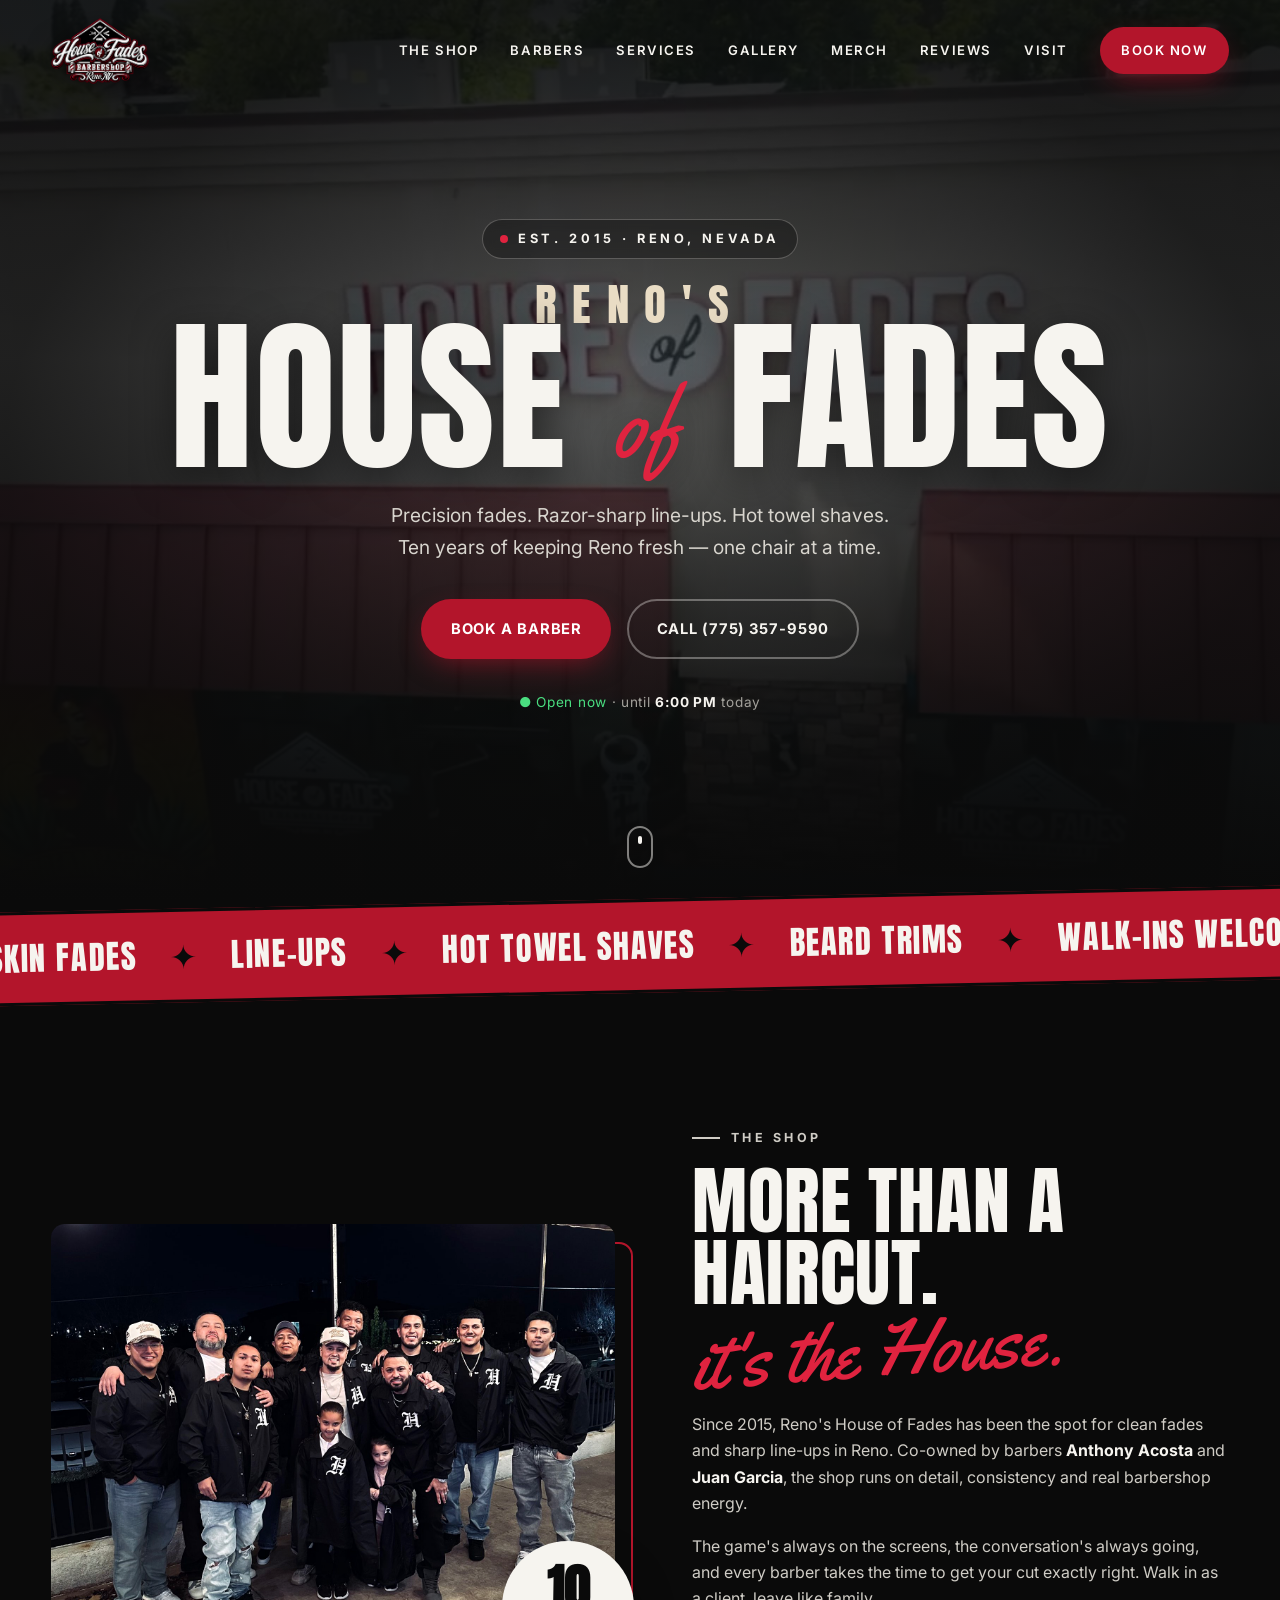
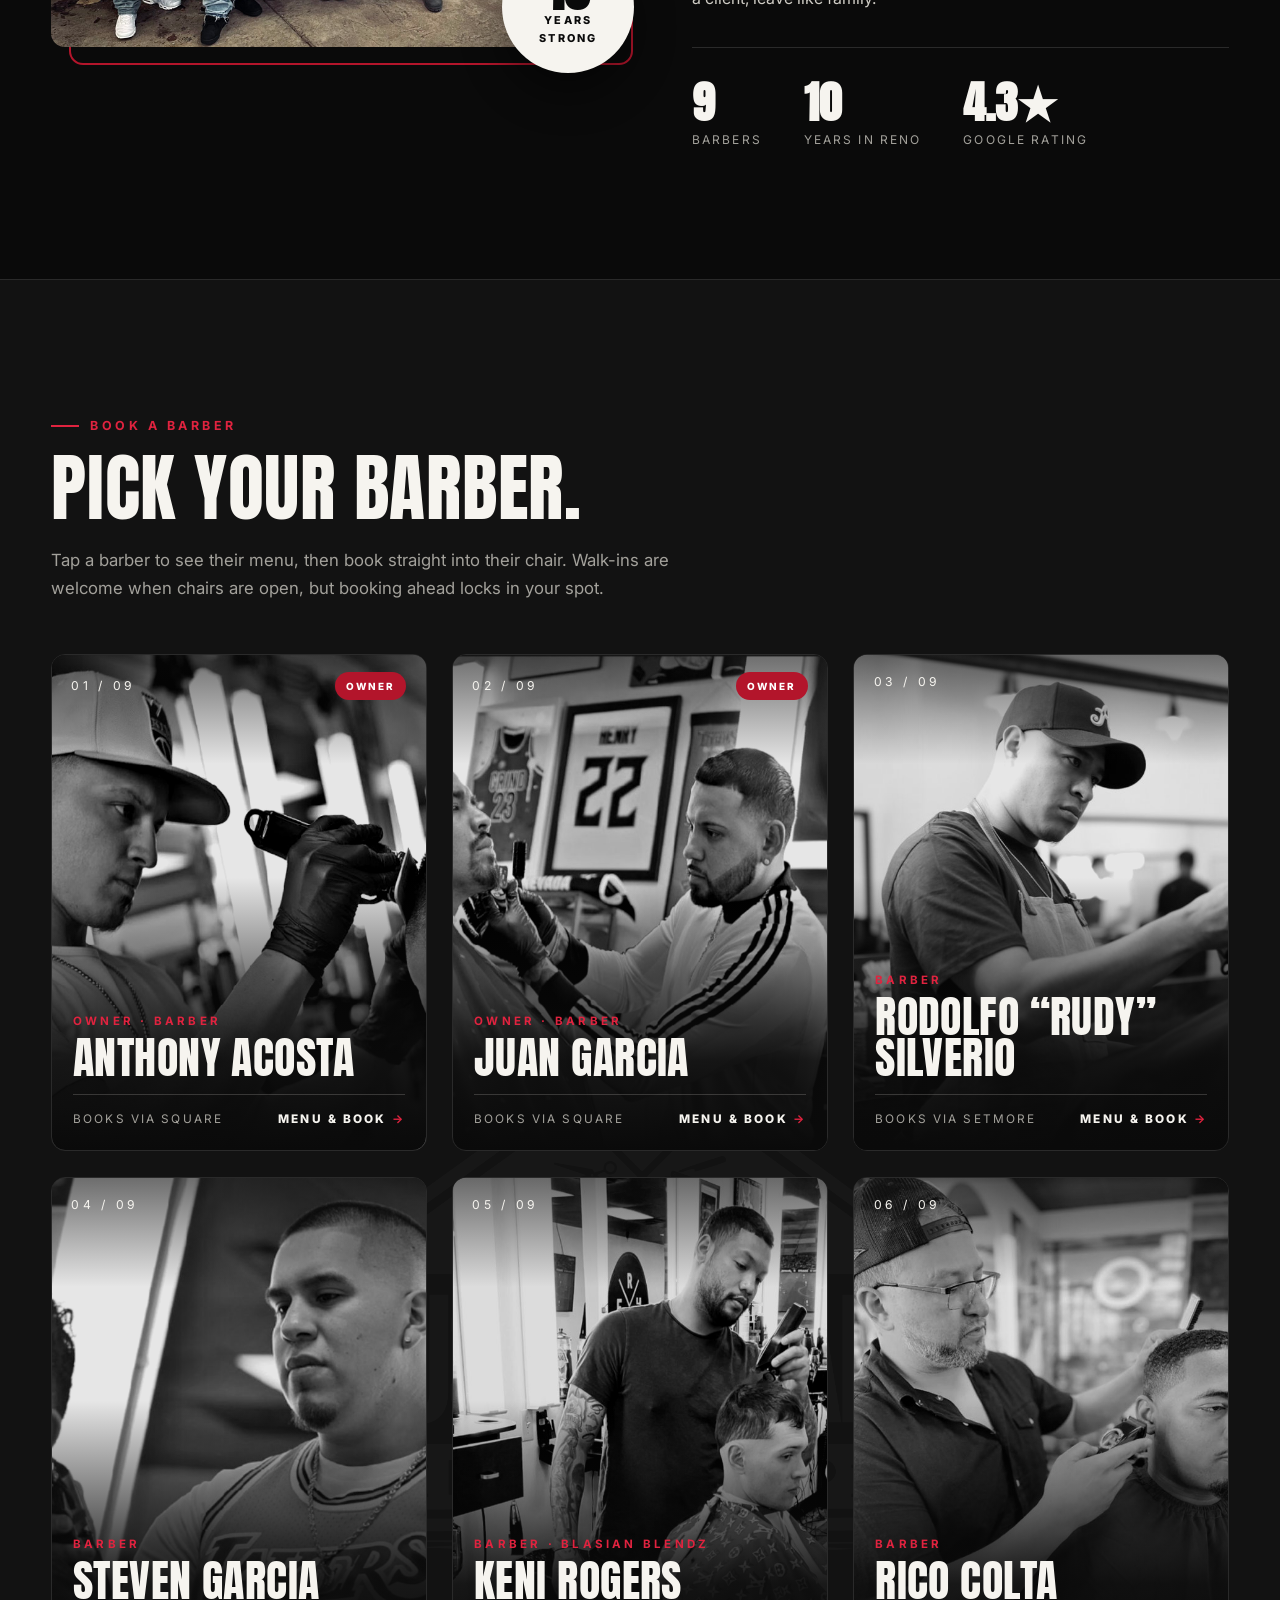
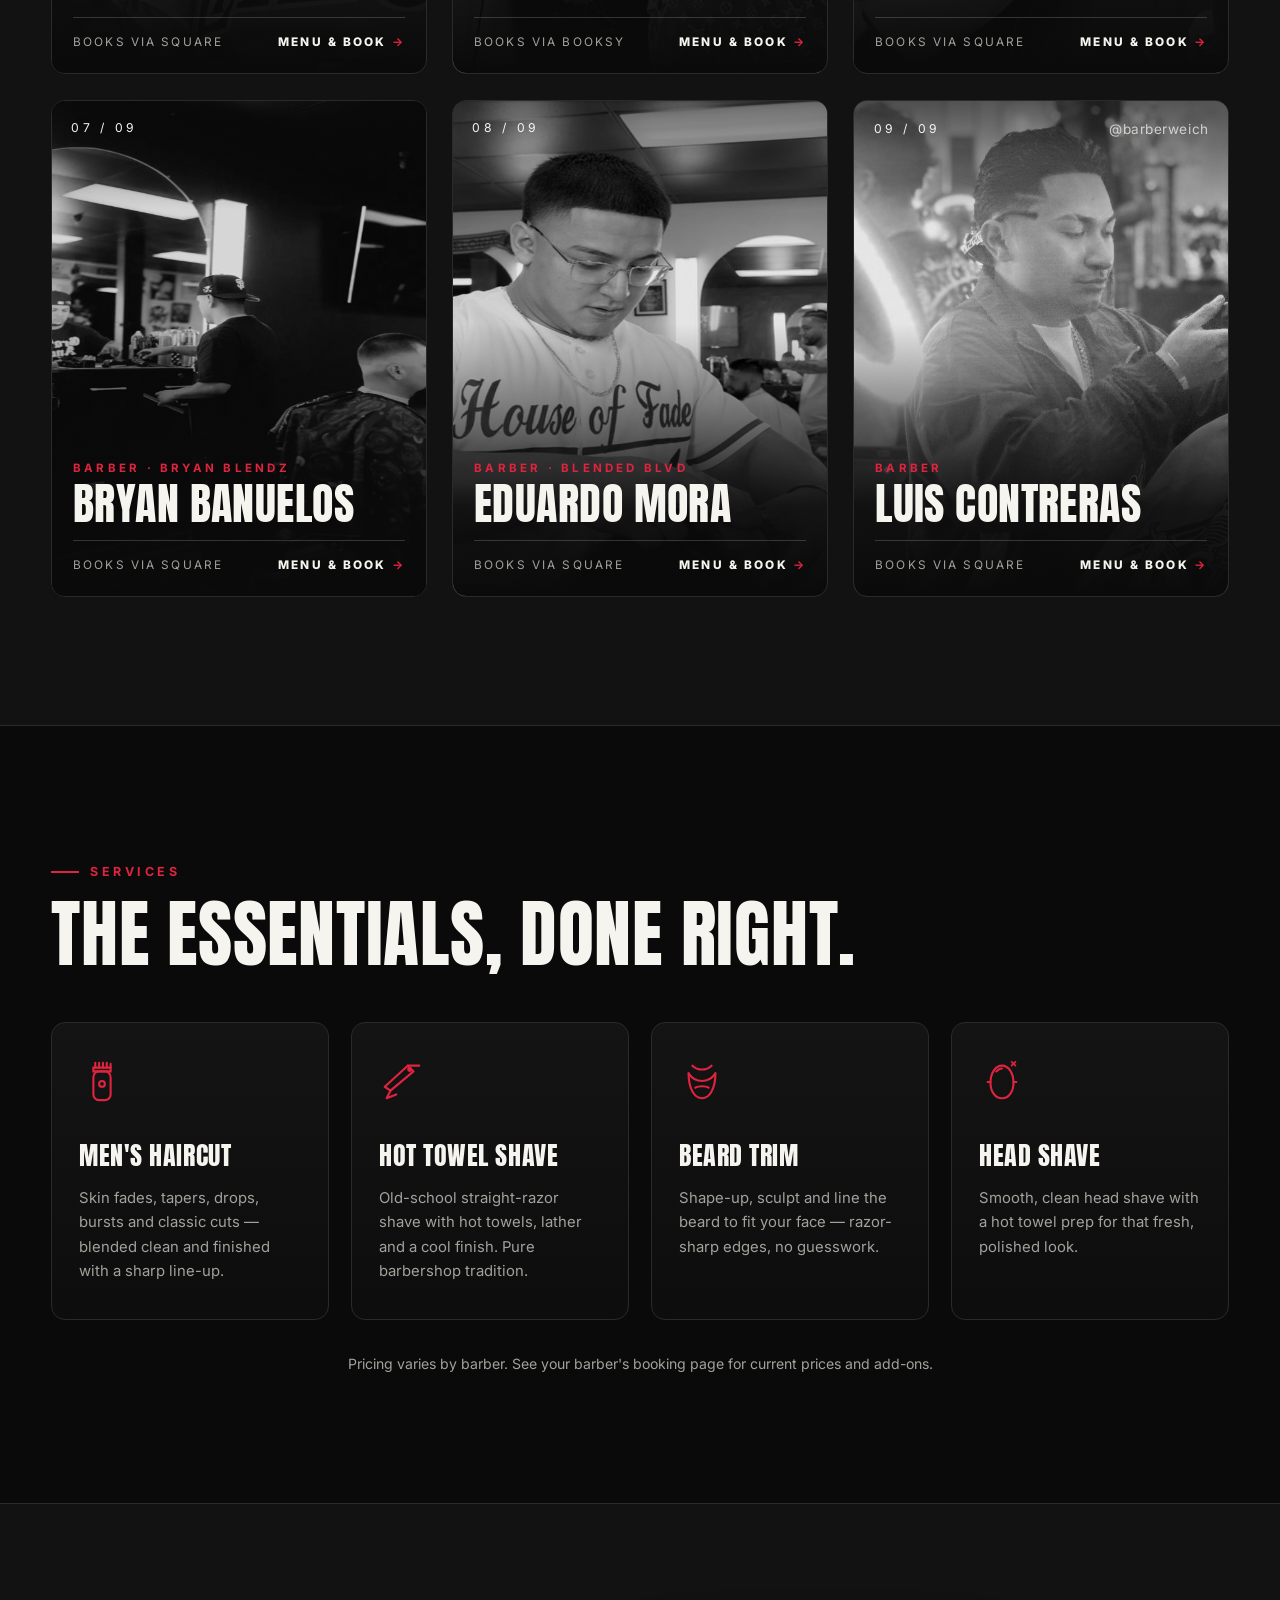
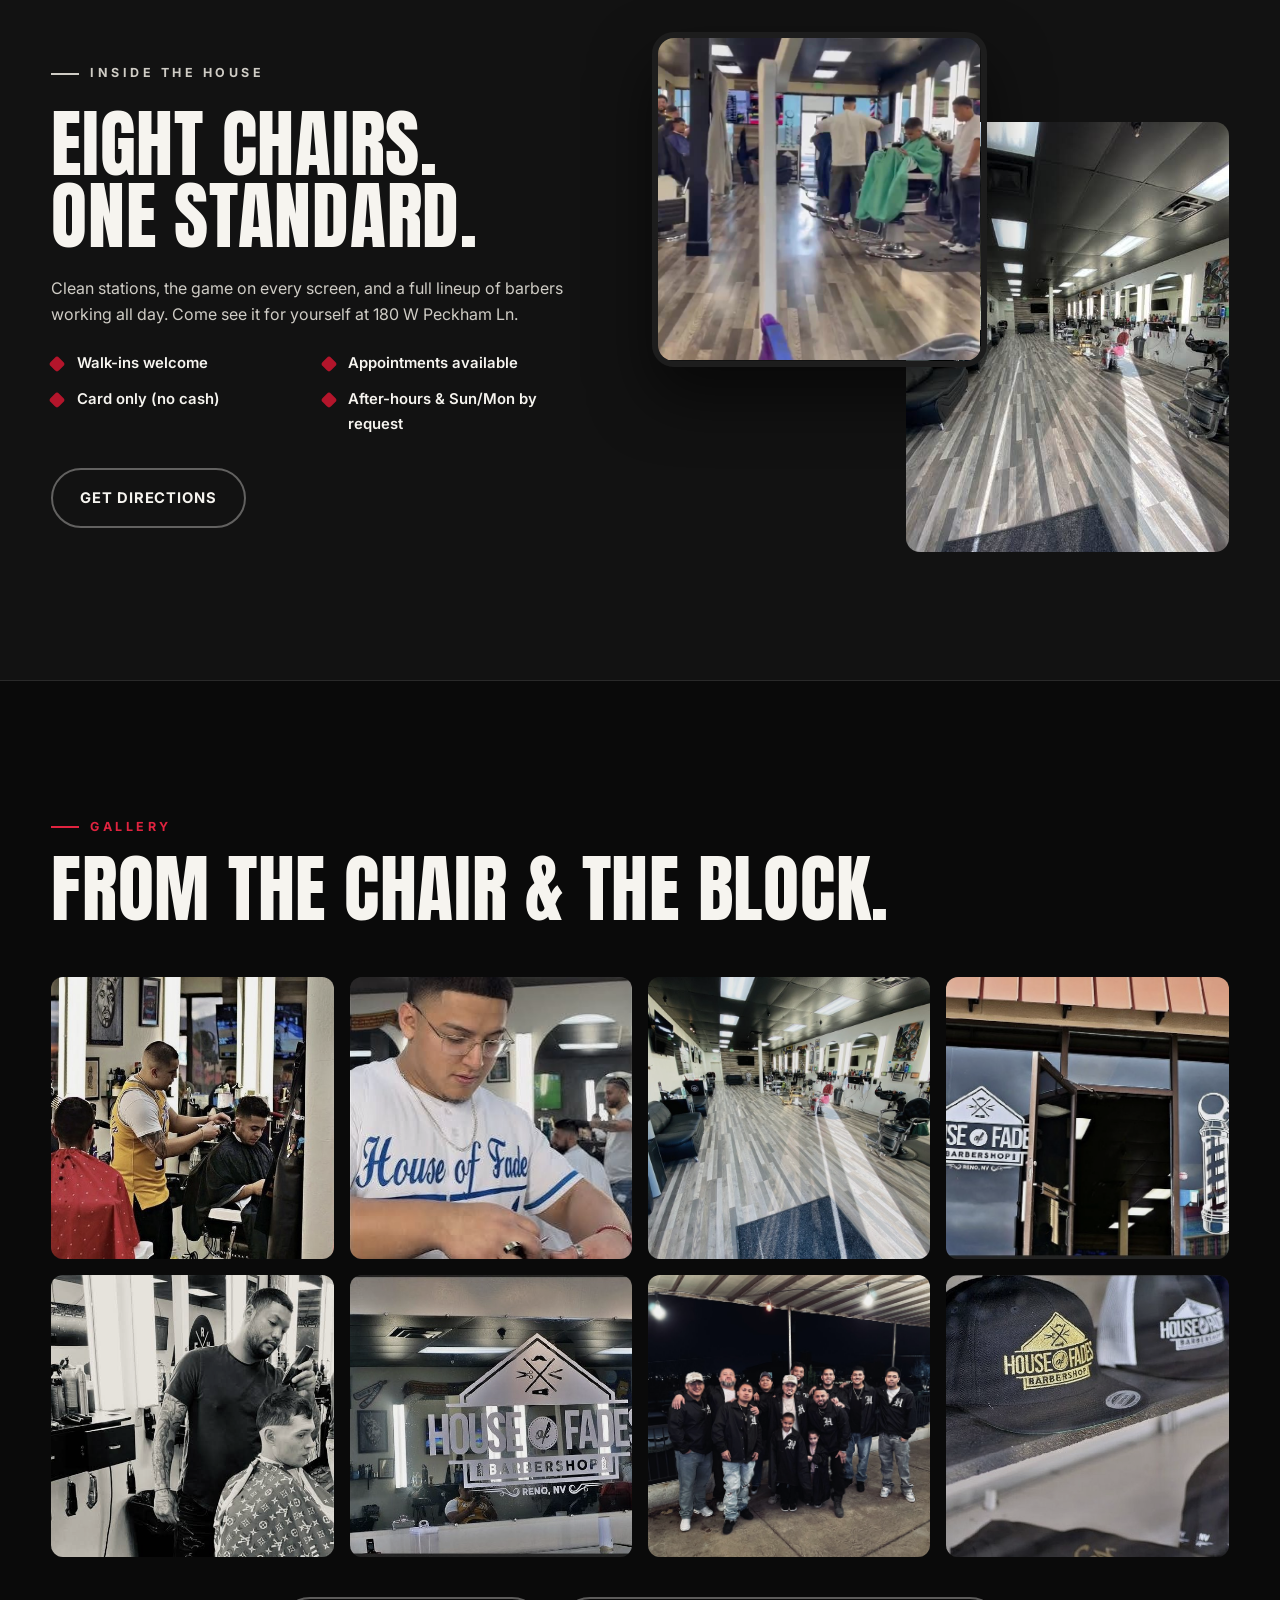
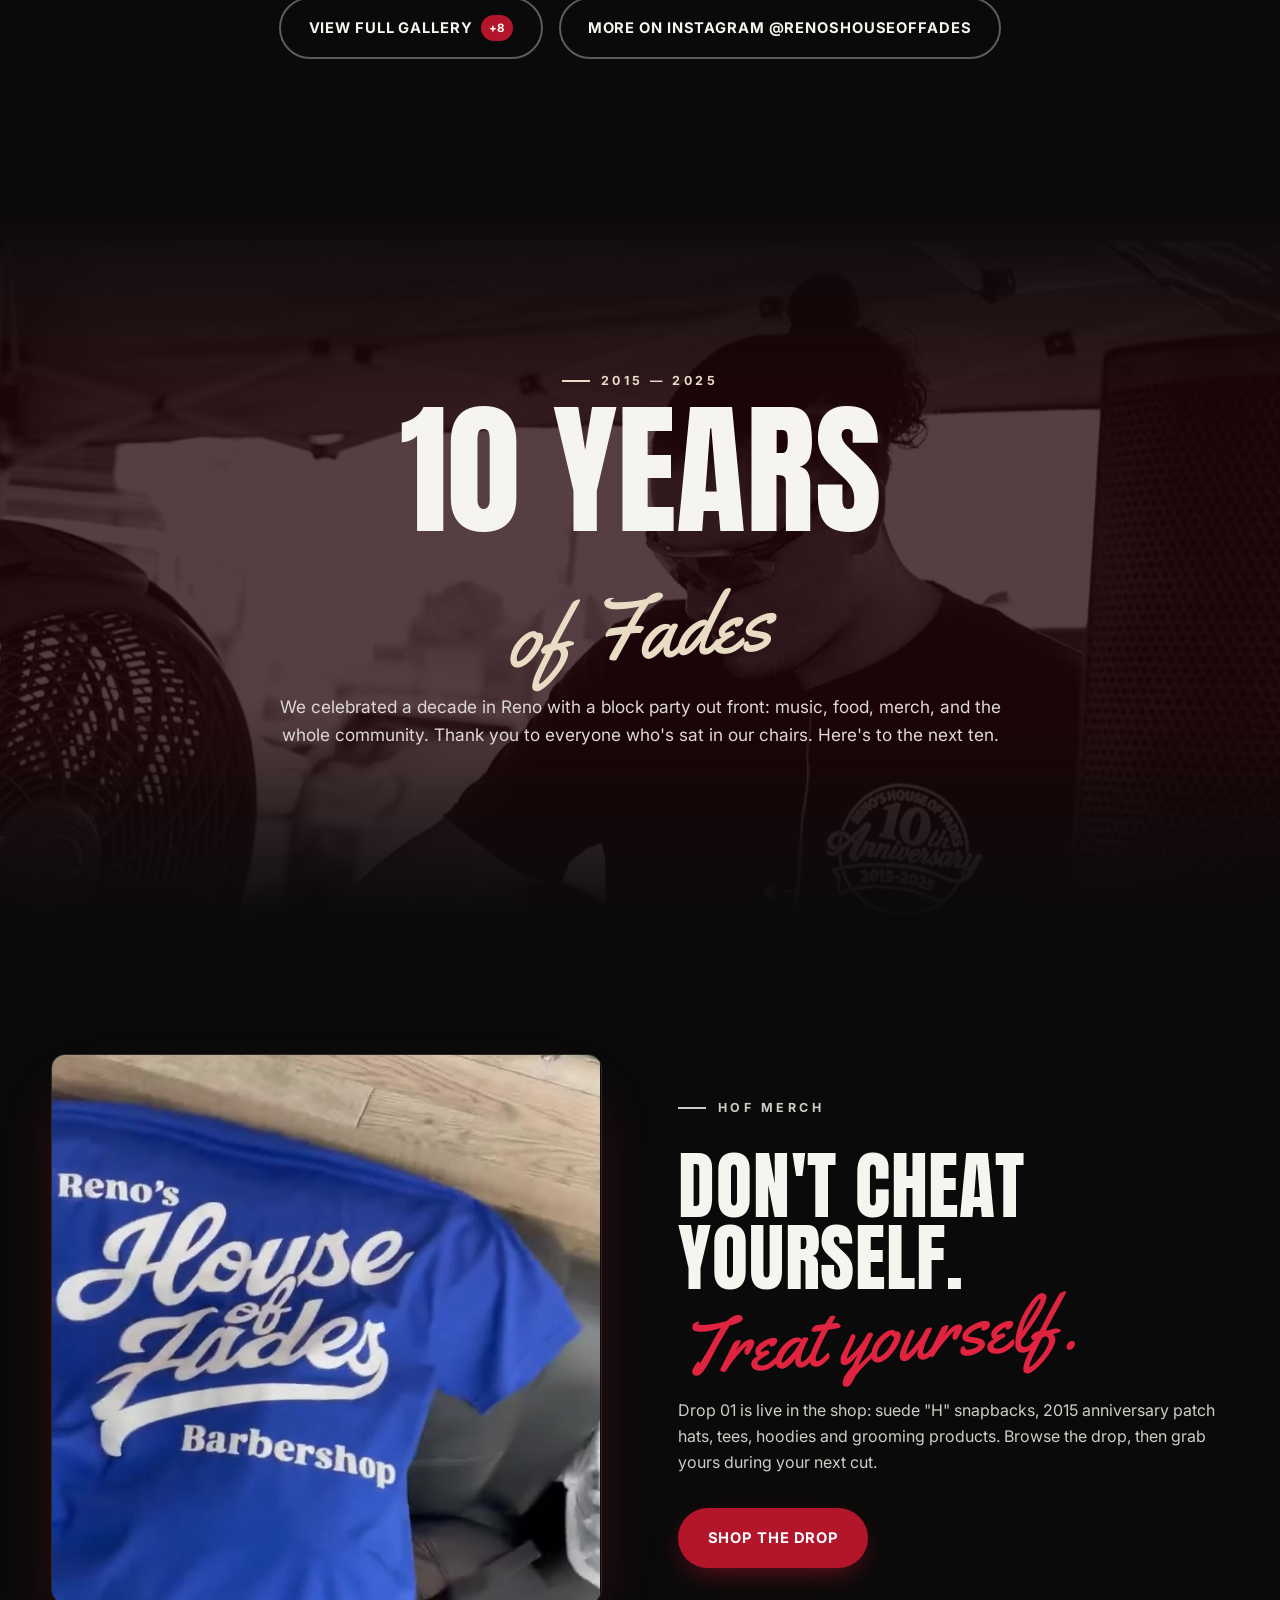
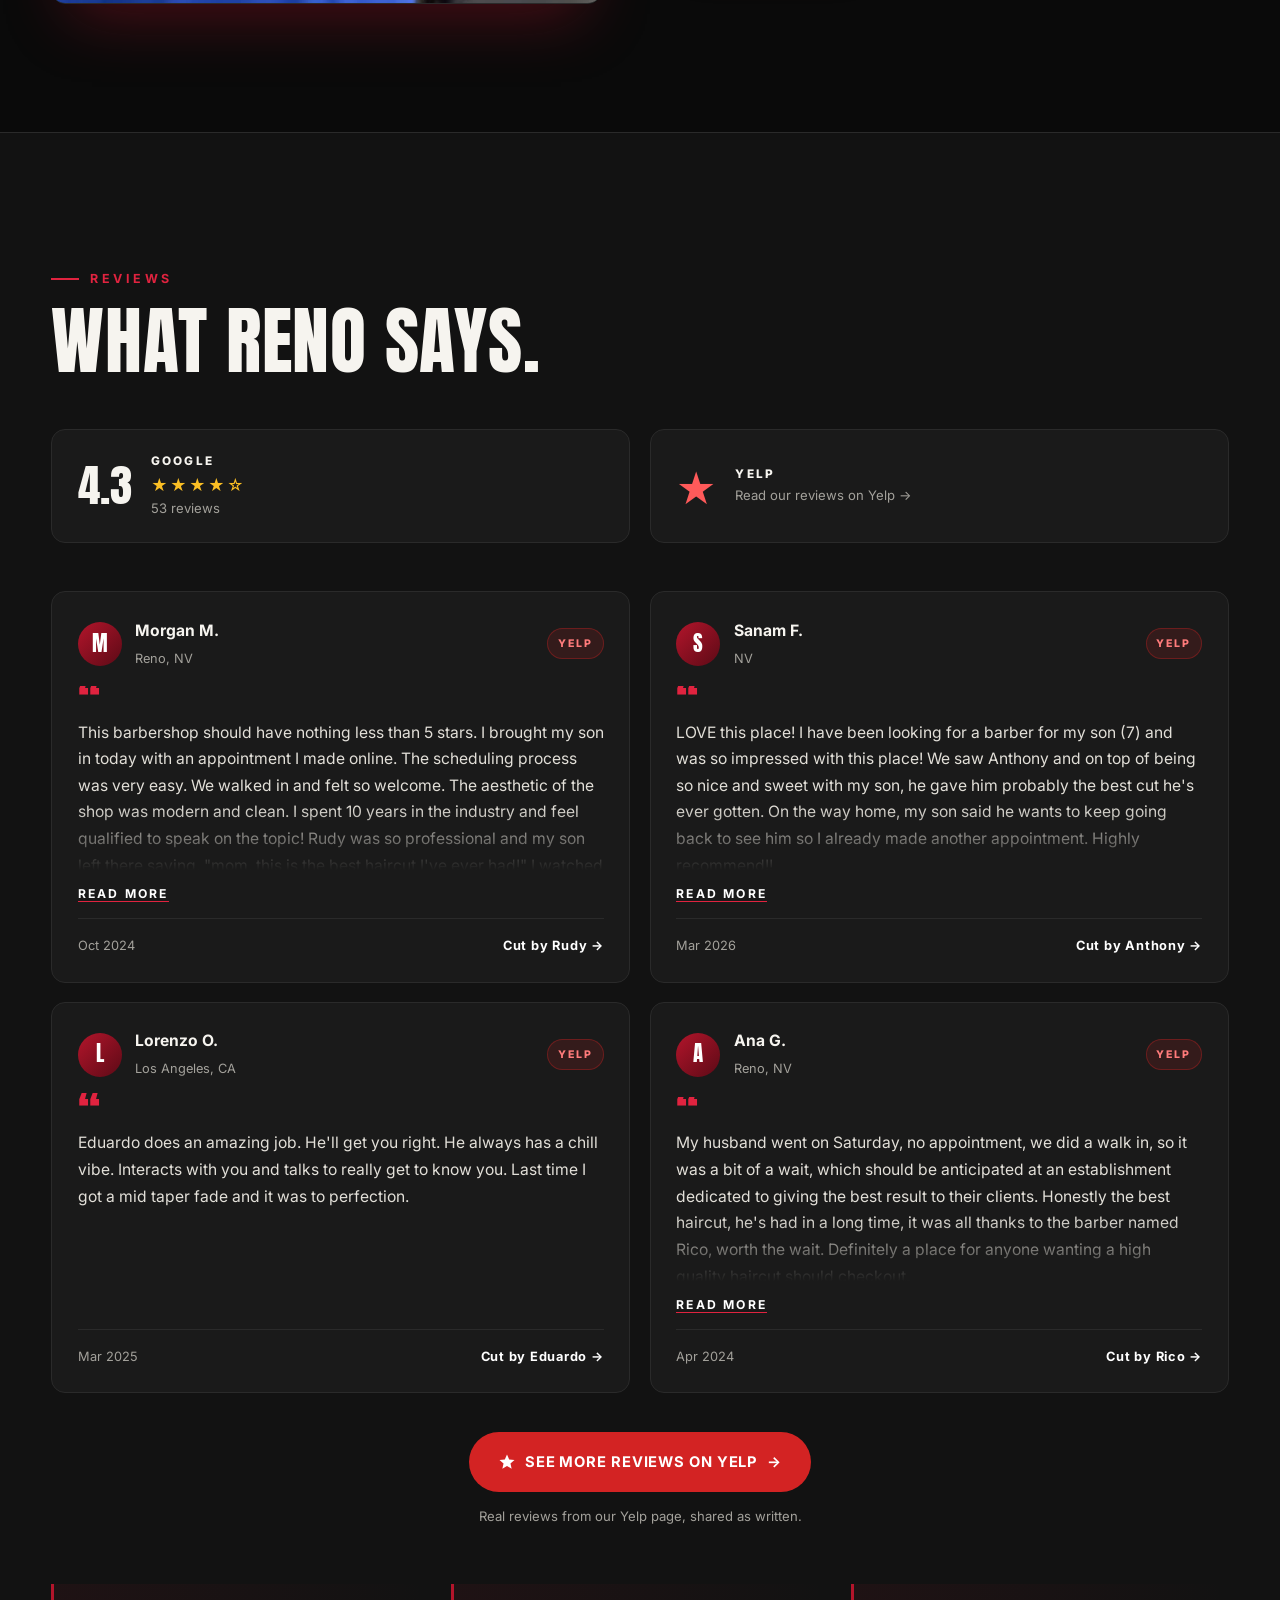
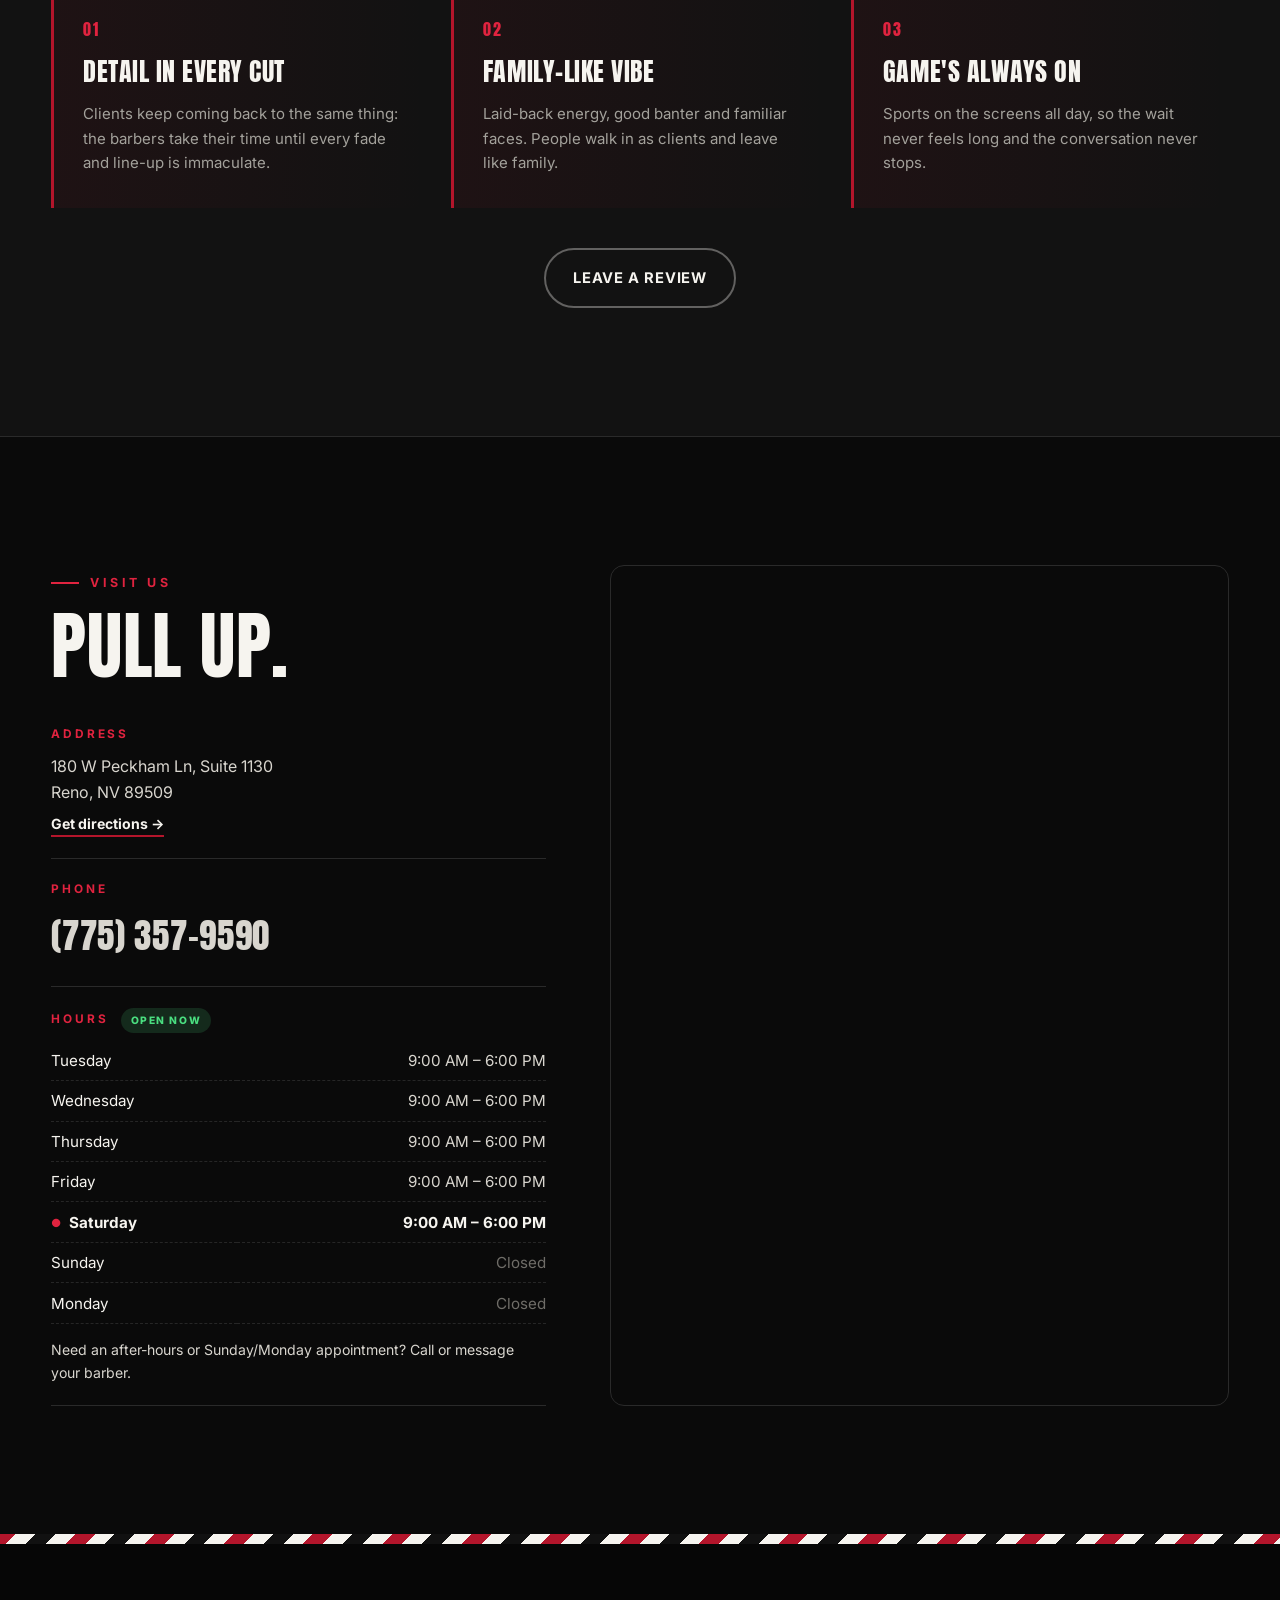
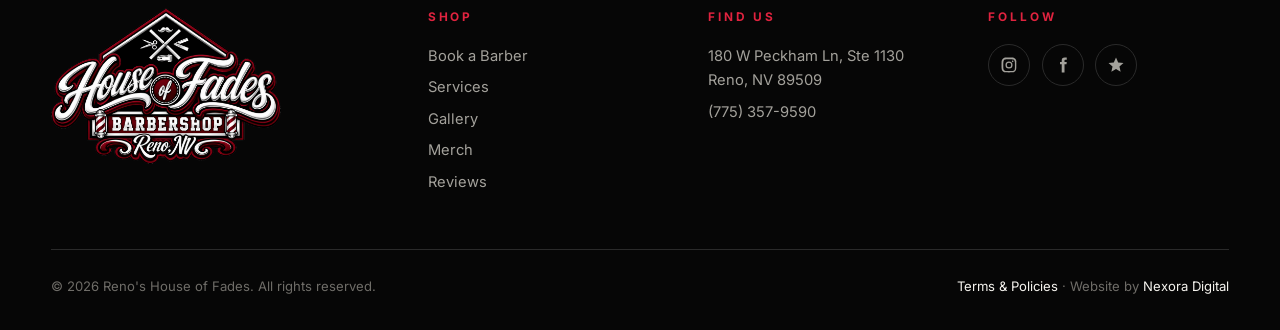
==== index.html @ 4318c8ae "Swap in new team group photo, add script H logo mark - About section, gallery and social preview now" ====
<!DOCTYPE html>
<html lang="en">
<head>
  <meta charset="UTF-8" />
  <meta name="viewport" content="width=device-width, initial-scale=1" />
  <title>Reno's House of Fades | Barbershop in Reno, NV</title>
  <meta name="description" content="Reno's House of Fades — precision fades, sharp line-ups, beard trims and hot towel shaves on W Peckham Ln, Reno NV. 9 barbers, walk-ins welcome, book online." />
  <meta name="theme-color" content="#0a0a0a" />
  <link rel="icon" type="image/png" href="assets/img/favicon.png?v=3" />
  <link rel="apple-touch-icon" href="assets/img/apple-touch-icon.png" />
  <meta property="og:title" content="Reno's House of Fades" />
  <meta property="og:description" content="Precision fades, sharp line-ups & hot towel shaves in Reno, NV. Book your barber online." />
  <meta property="og:image" content="assets/img/team-group.jpg" />
  <meta property="og:type" content="website" />

  <link rel="preconnect" href="https://fonts.googleapis.com" />
  <link rel="preconnect" href="https://fonts.gstatic.com" crossorigin />
  <link href="https://fonts.googleapis.com/css2?family=Anton&family=Inter:wght@400;500;600;700;800&family=Yellowtail&display=swap" rel="stylesheet" />
  <link rel="stylesheet" href="css/styles.css?v=12" />

  <script type="application/ld+json">
  {
    "@context": "https://schema.org",
    "@type": "BarberShop",
    "name": "Reno's House of Fades",
    "image": "assets/img/team-group.jpg",
    "telephone": "+1-775-357-9590",
    "address": {
      "@type": "PostalAddress",
      "streetAddress": "180 W Peckham Ln, Suite 1130",
      "addressLocality": "Reno",
      "addressRegion": "NV",
      "postalCode": "89509",
      "addressCountry": "US"
    },
    "openingHoursSpecification": [{
      "@type": "OpeningHoursSpecification",
      "dayOfWeek": ["Tuesday","Wednesday","Thursday","Friday","Saturday"],
      "opens": "09:00", "closes": "18:00"
    }],
    "sameAs": [
      "https://www.instagram.com/renoshouseoffades/",
      "https://www.facebook.com/renoshouseoffades/",
      "https://www.yelp.com/biz/reno-s-house-of-fades-reno"
    ]
  }
  </script>
</head>
<body>

  <!-- ===== Loader ===== -->
  <div class="loader" id="loader">
    <img src="assets/img/logo-hof.png" alt="" />
    <div class="loader-pole"></div>
  </div>

  <!-- ===== Nav ===== -->
  <header class="nav" id="nav">
    <a href="#top" class="nav-logo" aria-label="Reno's House of Fades home">
      <img src="assets/img/logo-hof.png" alt="Reno's House of Fades Barbershop" />
    </a>
    <nav class="nav-links" id="navLinks">
      <a href="#about">The Shop</a>
      <a href="#barbers">Barbers</a>
      <a href="#services">Services</a>
      <a href="#gallery">Gallery</a>
        <a href="merch.html">Merch</a>
      <a href="#reviews">Reviews</a>
      <a href="#visit">Visit</a>
      <a href="#book" class="btn btn-sm btn-blue nav-cta">Book Now</a>
    </nav>
    <button class="burger" id="burger" aria-label="Open menu"><span></span><span></span><span></span></button>
  </header>

  <!-- ===== Hero ===== -->
  <section class="hero" id="top">
    <video class="hero-video" autoplay muted loop playsinline preload="metadata" poster="assets/video/hero-poster.jpg">
      <source src="assets/video/hero.mp4" type="video/mp4" />
    </video>
    <div class="hero-shade"></div>
    <div class="hero-inner">
      <p class="eyebrow reveal"><span class="dot"></span> Est. 2015 · Reno, Nevada</p>
      <h1 class="hero-title reveal">
        <span class="line">Reno's</span>
        <span class="line big">House <em>of</em> Fades</span>
      </h1>
      <p class="hero-sub reveal">Precision fades. Razor-sharp line-ups. Hot towel shaves.<br/>Ten years of keeping Reno fresh — one chair at a time.</p>
      <div class="hero-ctas reveal">
        <a href="#book" class="btn btn-blue">Book a Barber</a>
        <a href="tel:+17753579590" class="btn btn-ghost">Call (775) 357-9590</a>
      </div>
      <div class="hero-status reveal" id="heroStatus"></div>
    </div>
    <a href="#about" class="scroll-cue" aria-label="Scroll down"><span></span></a>
  </section>

  <!-- ===== Marquee ===== -->
  <div class="marquee" aria-hidden="true">
    <div class="marquee-track">
      <span>Skin Fades</span><i>✦</i><span>Line-Ups</span><i>✦</i><span>Hot Towel Shaves</span><i>✦</i><span>Beard Trims</span><i>✦</i><span>Walk-Ins Welcome</span><i>✦</i><span>Appointments Available</span><i>✦</i>
      <span>Skin Fades</span><i>✦</i><span>Line-Ups</span><i>✦</i><span>Hot Towel Shaves</span><i>✦</i><span>Beard Trims</span><i>✦</i><span>Walk-Ins Welcome</span><i>✦</i><span>Appointments Available</span><i>✦</i>
    </div>
  </div>

  <!-- ===== About ===== -->
  <section class="section about" id="about">
    <div class="container about-grid">
      <div class="about-media reveal">
        <img src="assets/img/team-group.jpg" alt="The House of Fades family in matching H coach jackets" loading="lazy" />
        <div class="about-badge">
          <strong>10</strong>
          <span>Years<br/>Strong</span>
        </div>
      </div>
      <div class="about-copy">
        <p class="kicker reveal">The Shop</p>
        <h2 class="h2 reveal">More than a haircut.<br/><span class="script">it's the House.</span></h2>
        <p class="reveal">Since 2015, Reno's House of Fades has been the spot for clean fades and sharp line-ups in Reno. Co-owned by barbers <strong>Anthony Acosta</strong> and <strong>Juan Garcia</strong>, the shop runs on detail, consistency and real barbershop energy.</p>
        <p class="reveal">The game's always on the screens, the conversation's always going, and every barber takes the time to get your cut exactly right. Walk in as a client, leave like family.</p>
        <div class="stats reveal">
          <div><strong data-count="9">0</strong><span>Barbers</span></div>
          <div><strong data-count="10">0</strong><span>Years in Reno</span></div>
          <div><strong>4.3★</strong><span>Google Rating</span></div>
        </div>
      </div>
    </div>
  </section>

  <!-- ===== Barbers / Book ===== -->
  <section class="section barbers" id="barbers">
    <span class="anchor" id="book"></span>
    <div class="container">
      <div class="section-head">
        <p class="kicker reveal">Book a Barber</p>
        <h2 class="h2 reveal">Pick your barber.</h2>
        <p class="lead reveal">Tap a barber to see their menu, then book straight into their chair. Walk-ins are welcome when chairs are open, but booking ahead locks in your spot.</p>
      </div>
      <div class="barber-grid" id="barberGrid"></div>
    </div>
  </section>

  <!-- ===== Services ===== -->
  <section class="section services" id="services">
    <div class="container">
      <div class="section-head">
        <p class="kicker reveal">Services</p>
        <h2 class="h2 reveal">The essentials, done right.</h2>
      </div>
      <div class="service-grid" id="serviceGrid"></div>
      <p class="note reveal">Pricing varies by barber. See your barber's booking page for current prices and add-ons.</p>
    </div>
  </section>

  <!-- ===== Inside the shop ===== -->
  <section class="section inside">
    <div class="container inside-grid">
      <div class="inside-copy">
        <p class="kicker reveal">Inside the House</p>
        <h2 class="h2 reveal">Eight chairs.<br/>One standard.</h2>
        <p class="reveal">Clean stations, the game on every screen, and a full lineup of barbers working all day. Come see it for yourself at 180 W Peckham Ln.</p>
        <ul class="ticks reveal">
          <li>Walk-ins welcome</li>
          <li>Appointments available</li>
          <li>Card only (no cash)</li>
          <li>After-hours & Sun/Mon by request</li>
        </ul>
        <a href="#visit" class="btn btn-ghost reveal">Get Directions</a>
      </div>
      <div class="inside-media reveal">
        <div class="phone-frame">
          <video autoplay muted loop playsinline preload="none" poster="assets/video/shop-poster.jpg" data-lazy-video>
            <source data-src="assets/video/shop.mp4" type="video/mp4" />
          </video>
        </div>
        <img class="inside-photo" src="assets/img/interior.jpg" alt="Inside House of Fades — row of barber chairs and mirrors" loading="lazy" />
      </div>
    </div>
  </section>

  <!-- ===== Gallery ===== -->
  <section class="section gallery" id="gallery">
    <div class="container">
      <div class="section-head">
        <p class="kicker reveal">Gallery</p>
        <h2 class="h2 reveal">From the chair & the block.</h2>
      </div>
      <div class="gallery-grid" id="galleryGrid">
        <figure class="g-item reveal"><img src="assets/gallery/barbers-at-work.jpg" alt="Barbers at work on a full row of clients" loading="lazy" style="object-position:50% 40%" /></figure>
        <figure class="g-item reveal"><img src="assets/gallery/barber-jersey.jpg" alt="Eduardo Mora detailing a line-up with a straight razor" loading="lazy" style="object-position:50% 35%" /></figure>
        <figure class="g-item reveal"><img src="assets/gallery/shop-interior-wide.jpg" alt="Wide view of the shop floor and barber stations" loading="lazy" style="object-position:50% 50%" /></figure>
        <figure class="g-item reveal"><img src="assets/gallery/front-door.jpg" alt="House of Fades front door with logo and barber pole decals" loading="lazy" style="object-position:35% 50%" /></figure>
        <figure class="g-item reveal"><img src="assets/img/barber-bw.jpg" alt="Keni Rogers working a fade" loading="lazy" style="object-position:50% 40%" /></figure>
        <figure class="g-item reveal"><img src="assets/gallery/mirror-logo.jpg" alt="House of Fades logo etched on the waiting area mirror" loading="lazy" style="object-position:50% 50%" /></figure>
        <figure class="g-item reveal"><img src="assets/gallery/team-group-full.jpg" alt="The House of Fades family in matching H coach jackets" loading="lazy" style="object-position:50% 45%" /></figure>
        <figure class="g-item reveal"><img src="assets/gallery/hof-hats.jpg" alt="House of Fades snapback hats on display" loading="lazy" style="object-position:35% 50%" /></figure>
        <figure class="g-item reveal g-more"><img src="assets/img/interior.jpg" alt="Row of barber chairs and mirrors" loading="lazy" style="object-position:50% 50%" /></figure>
        <figure class="g-item reveal g-more"><img src="assets/gallery/waiting-lounge.jpg" alt="Waiting lounge with leather sofas, TVs and merch case" loading="lazy" style="object-position:50% 55%" /></figure>
        <figure class="g-item reveal g-more"><img src="assets/img/anniversary-sign.jpg" alt="Clients outside the House of Fades sign" loading="lazy" style="object-position:50% 50%" /></figure>
        <figure class="g-item reveal g-more"><img src="assets/img/merch-hats.jpg" alt="House of Fades hats at the 10-year celebration" loading="lazy" style="object-position:50% 50%" /></figure>
        <figure class="g-item reveal g-more"><img src="assets/gallery/shop-floor-angle.jpg" alt="Barber stations decorated with sports memorabilia" loading="lazy" style="object-position:50% 50%" /></figure>
        <figure class="g-item reveal g-more"><img src="assets/img/anniversary-dj.jpg" alt="DJ at the 10th anniversary block party" loading="lazy" style="object-position:50% 50%" /></figure>
        <figure class="g-item reveal g-more"><img src="assets/gallery/client-storefront.jpg" alt="Happy client outside the House of Fades storefront" loading="lazy" style="object-position:50% 30%" /></figure>
        <figure class="g-item reveal g-more"><img src="assets/img/anniversary-cake.jpg" alt="10th anniversary cake" loading="lazy" style="object-position:50% 50%" /></figure>
      </div>
      <div class="center gallery-ctas reveal">
        <button class="btn btn-ghost" id="galleryMore" type="button" aria-expanded="false" aria-controls="galleryGrid">View Full Gallery <span class="g-count">+8</span></button>
        <a href="https://www.instagram.com/renoshouseoffades/" target="_blank" rel="noopener" class="btn btn-ghost">More on Instagram @renoshouseoffades</a>
      </div>
    </div>
  </section>

  <!-- ===== 10 Year / Community ===== -->
  <section class="section anniversary">
    <div class="ann-bg" style="background-image:url('assets/img/anniversary-dj.jpg')"></div>
    <div class="container ann-inner">
      <p class="kicker light reveal">2015 — 2025</p>
      <h2 class="ann-title reveal">10 Years<br/><span class="script">of Fades</span></h2>
      <p class="reveal">We celebrated a decade in Reno with a block party out front: music, food, merch, and the whole community. Thank you to everyone who's sat in our chairs. Here's to the next ten.</p>
    </div>
  </section>

  <!-- ===== Merch ===== -->
  <section class="section merch">
    <div class="container merch-grid">
      <div class="merch-media reveal">
        <video autoplay muted loop playsinline preload="none" poster="assets/video/merch-poster.jpg" data-lazy-video>
          <source data-src="assets/video/merch.mp4" type="video/mp4" />
        </video>
      </div>
      <div class="merch-copy">
        <p class="kicker reveal">HOF Merch</p>
        <h2 class="h2 reveal">Don't cheat yourself.<br/><span class="script">Treat yourself.</span></h2>
        <p class="reveal">Drop 01 is live in the shop: suede "H" snapbacks, 2015 anniversary patch hats, tees, hoodies and grooming products. Browse the drop, then grab yours during your next cut.</p>
        <a href="merch.html" class="btn btn-blue reveal">Shop the Drop</a>
      </div>
    </div>
  </section>

  <!-- ===== Reviews ===== -->
  <section class="section reviews" id="reviews">
    <div class="container">
      <div class="section-head">
        <p class="kicker reveal">Reviews</p>
        <h2 class="h2 reveal">What Reno says.</h2>
      </div>

      <div class="rating-row reveal" id="ratingRow"></div>

      <div class="review-wall" id="reviewWall" hidden></div>
      <div class="rv-more-cta reveal">
        <a href="https://www.yelp.com/biz/reno-s-house-of-fades-reno" target="_blank" rel="noopener" class="btn btn-yelp">
          <svg viewBox="0 0 24 24" width="18" height="18" aria-hidden="true"><path fill="currentColor" d="M12 2l2.9 6.6 7.1.6-5.4 4.7 1.6 7L12 17.3 5.8 20.9l1.6-7L2 9.2l7.1-.6z"/></svg>
          See More Reviews on Yelp <b>→</b>
        </a>
        <p class="rv-credit">Real reviews from our Yelp page, shared as written.</p>
      </div>

      <div class="highlights">
        <div class="hl reveal">
          <span class="hl-num">01</span>
          <h3>Detail in every cut</h3>
          <p>Clients keep coming back to the same thing: the barbers take their time until every fade and line-up is immaculate.</p>
        </div>
        <div class="hl reveal">
          <span class="hl-num">02</span>
          <h3>Family-like vibe</h3>
          <p>Laid-back energy, good banter and familiar faces. People walk in as clients and leave like family.</p>
        </div>
        <div class="hl reveal">
          <span class="hl-num">03</span>
          <h3>Game's always on</h3>
          <p>Sports on the screens all day, so the wait never feels long and the conversation never stops.</p>
        </div>
      </div>

      <div class="center review-ctas reveal">
        <a href="https://www.facebook.com/renoshouseoffades/reviews" target="_blank" rel="noopener" class="btn btn-ghost">Leave a Review</a>
      </div>
    </div>
  </section>

  <!-- ===== Visit ===== -->
  <section class="section visit" id="visit">
    <div class="container visit-grid">
      <div class="visit-info">
        <p class="kicker reveal">Visit Us</p>
        <h2 class="h2 reveal">Pull up.</h2>
        <div class="info-block reveal">
          <h4>Address</h4>
          <p>180 W Peckham Ln, Suite 1130<br/>Reno, NV 89509</p>
          <a href="https://www.google.com/maps/dir//180+W+Peckham+Ln+Ste+1130,+Reno,+NV+89509" target="_blank" rel="noopener" class="link">Get directions →</a>
        </div>
        <div class="info-block reveal">
          <h4>Phone</h4>
          <p><a href="tel:+17753579590" class="phone-big">(775) 357-9590</a></p>
        </div>
        <div class="info-block reveal">
          <h4>Hours <span class="open-pill" id="openPill"></span></h4>
          <table class="hours" id="hoursTable"></table>
          <p class="small">Need an after-hours or Sunday/Monday appointment? Call or message your barber.</p>
        </div>
      </div>
      <div class="map reveal">
        <iframe title="Map to Reno's House of Fades" loading="lazy" referrerpolicy="no-referrer-when-downgrade"
          src="https://www.google.com/maps?q=180+W+Peckham+Ln+Suite+1130,+Reno,+NV+89509&output=embed"></iframe>
      </div>
    </div>
  </section>

  <!-- ===== Footer ===== -->
  <footer class="footer">
    <div class="pole-stripe"></div>
    <div class="container footer-grid">
      <div>
        <a href="#top" class="footer-logo-link" aria-label="Back to top"><img src="assets/img/logo-hof.png" alt="Reno's House of Fades" class="footer-logo" /></a>
      </div>
      <div>
        <h4>Shop</h4>
        <a href="#barbers">Book a Barber</a>
        <a href="#services">Services</a>
        <a href="#gallery">Gallery</a>
        <a href="merch.html">Merch</a>
        <a href="#reviews">Reviews</a>
      </div>
      <div>
        <h4>Find Us</h4>
        <p>180 W Peckham Ln, Ste 1130<br/>Reno, NV 89509</p>
        <a href="tel:+17753579590">(775) 357-9590</a>
      </div>
      <div>
        <h4>Follow</h4>
        <div class="socials">
          <a href="https://www.instagram.com/renoshouseoffades/" target="_blank" rel="noopener" aria-label="Instagram"><svg viewBox="0 0 24 24"><path fill="currentColor" d="M12 7.3A4.7 4.7 0 1 0 12 16.7 4.7 4.7 0 0 0 12 7.3zm0 7.7a3 3 0 1 1 0-6 3 3 0 0 1 0 6zm6-7.9a1.1 1.1 0 1 1-2.2 0 1.1 1.1 0 0 1 2.2 0zM21.9 8c-.1-1.6-.4-3-1.6-4.2S17.6 2.2 16 2.1C14.4 2 9.6 2 8 2.1 6.4 2.2 5 2.5 3.8 3.7S2.2 6.4 2.1 8C2 9.6 2 14.4 2.1 16c.1 1.6.4 3 1.6 4.2s2.6 1.5 4.2 1.6c1.6.1 6.4.1 8 0 1.6-.1 3-.4 4.2-1.6s1.5-2.6 1.6-4.2c.1-1.6.1-6.4 0-8zm-2.1 9.9a3.2 3.2 0 0 1-1.8 1.8c-1.3.5-4.3.4-5.7.4s-4.4.1-5.7-.4a3.2 3.2 0 0 1-1.8-1.8c-.5-1.3-.4-4.3-.4-5.7s-.1-4.4.4-5.7A3.2 3.2 0 0 1 6.3 4.7c1.3-.5 4.3-.4 5.7-.4s4.4-.1 5.7.4a3.2 3.2 0 0 1 1.8 1.8c.5 1.3.4 4.3.4 5.7s.1 4.4-.4 5.7z"/></svg></a>
          <a href="https://www.facebook.com/renoshouseoffades/" target="_blank" rel="noopener" aria-label="Facebook"><svg viewBox="0 0 24 24"><path fill="currentColor" d="M14 8V6.2c0-.8.2-1.2 1.4-1.2H17V2h-2.6C11.3 2 10.3 3.6 10.3 6v2H8v3h2.3v11H14V11h2.7l.3-3H14z"/></svg></a>
          <a href="https://www.yelp.com/biz/reno-s-house-of-fades-reno" target="_blank" rel="noopener" aria-label="Yelp"><svg viewBox="0 0 24 24"><path fill="currentColor" d="M12 2l2.9 6.6 7.1.6-5.4 4.7 1.6 7L12 17.3 5.8 20.9l1.6-7L2 9.2l7.1-.6z"/></svg></a>
        </div>
      </div>
    </div>
    <div class="container footer-bottom">
      <p>© <span id="year"></span> Reno's House of Fades. All rights reserved.</p>
      <p><a href="terms.html">Terms &amp; Policies</a> · Website by <a href="https://www.nexoradigital.live" target="_blank" rel="noopener">Nexora Digital</a></p>
    </div>
  </footer>

  <!-- Mobile sticky book bar -->
  <div class="mobile-bar">
    <a href="tel:+17753579590">Call</a>
    <a href="#book" class="primary">Book a Barber</a>
  </div>

  <!-- Lightbox -->
  <div class="lightbox" id="lightbox" aria-hidden="true">
    <button class="lb-close" id="lbClose" aria-label="Close">×</button>
    <button class="lb-nav lb-prev" id="lbPrev" aria-label="Previous photo">←</button>
    <img id="lbImg" alt="" />
    <button class="lb-nav lb-next" id="lbNext" aria-label="Next photo">→</button>
    <span class="lb-count" id="lbCount"></span>
  </div>

  <script src="js/data.js?v=10"></script>
  <script src="js/main.js?v=9"></script>
</body>
</html>
---- css/styles.css ----
/* ==========================================================
   Reno's House of Fades — styles
   Palette pulled from the logo: black, white and HOF red
   ========================================================== */
:root{
  --black:#0a0a0a;
  --ink:#121212;
  --char:#1a1a1a;
  --line:#2a2a2a;
  --white:#f6f4ef;
  --muted:#a3a19b;
  --blue:#b3152b;   /* HOF red (was blue; var name kept so nothing breaks) */
  --blue-2:#e0233f;
  --cream:#e9dcc4;
  --red:#c8102e;
  --display:'Anton', 'Impact', sans-serif;
  --script:'Yellowtail', cursive;
  --body:'Inter', system-ui, sans-serif;
  --radius:14px;
  --ease:cubic-bezier(.2,.8,.2,1);
}
*{box-sizing:border-box;margin:0;padding:0}
html{scroll-behavior:smooth}
body{background:var(--black);color:var(--white);font-family:var(--body);line-height:1.65;-webkit-font-smoothing:antialiased;overflow-x:hidden}
img,video{display:block;max-width:100%}
a{color:inherit;text-decoration:none}
.container{width:min(1200px,92%);margin-inline:auto}
.center{text-align:center;margin-top:2.5rem}
.section{padding:clamp(5rem,10vw,8rem) 0;position:relative}
.anchor{position:absolute;top:-80px}

/* ---------- Type ---------- */
.h2{font-family:var(--display);font-weight:400;text-transform:uppercase;font-size:clamp(2.6rem,6vw,4.6rem);line-height:.98;letter-spacing:.01em;margin-bottom:1.4rem}
.script{font-family:var(--script);text-transform:none;color:var(--blue-2);font-size:1.05em;letter-spacing:0;display:inline-block;transform:rotate(-4deg)}
.kicker{display:inline-flex;align-items:center;gap:.7rem;font-size:.78rem;font-weight:700;letter-spacing:.28em;text-transform:uppercase;color:var(--blue-2);margin-bottom:1rem}
.kicker::before{content:"";width:28px;height:2px;background:currentColor}
.kicker.light{color:var(--cream)}
.lead{color:var(--muted);max-width:640px;font-size:1.05rem}
.note,.small{color:var(--muted);font-size:.88rem}
.note{text-align:center;margin-top:2rem}
.section-head{margin-bottom:3.2rem}

/* ---------- Buttons ---------- */
.btn{display:inline-flex;align-items:center;gap:.55rem;padding:1rem 1.7rem;border-radius:999px;font-weight:700;font-size:.92rem;letter-spacing:.06em;text-transform:uppercase;transition:transform .3s var(--ease),background .3s,color .3s,border-color .3s,box-shadow .3s;border:2px solid transparent;cursor:pointer}
.btn:hover{transform:translateY(-2px)}
.btn-blue{background:var(--blue);color:#fff;box-shadow:0 10px 30px -10px rgba(179,21,43,.7)}
.btn-blue:hover{background:var(--blue-2)}
.btn-ghost{border-color:rgba(246,244,239,.35);color:var(--white)}
.btn-ghost:hover{border-color:var(--white);background:var(--white);color:var(--black)}
.btn-yelp{background:#d32323;color:#fff}
.btn-yelp:hover{background:#ef3434}
.btn-sm{padding:.65rem 1.2rem;font-size:.78rem}

/* ---------- Loader ---------- */
.loader{position:fixed;inset:0;background:var(--black);z-index:200;display:grid;place-items:center;align-content:center;gap:1.6rem;transition:opacity .6s,visibility .6s}
.loader img{width:min(260px,60vw);animation:pulse 1.4s ease-in-out infinite}
.loader-pole{width:180px;height:8px;border-radius:99px;background:repeating-linear-gradient(-45deg,var(--white) 0 10px,var(--blue) 10px 20px,var(--white) 20px 30px,var(--red) 30px 40px);background-size:200% 100%;animation:pole 1s linear infinite}
.loader.done{opacity:0;visibility:hidden}
@keyframes pulse{50%{opacity:.6;transform:scale(.97)}}
@keyframes pole{to{background-position:56px 0}}

/* ---------- Nav ---------- */
.nav{position:fixed;inset:0 0 auto;z-index:100;display:flex;align-items:center;justify-content:space-between;padding:1.1rem 4%;transition:background .4s,padding .4s,border-color .4s;border-bottom:1px solid transparent}
.nav.scrolled{background:rgba(10,10,10,.88);backdrop-filter:blur(14px);padding:.7rem 4%;border-color:var(--line)}
.nav-logo img{height:66px;width:auto;transition:height .4s;filter:drop-shadow(0 4px 12px rgba(0,0,0,.5))}
.nav.scrolled .nav-logo img{height:50px}
.nav-links{display:flex;align-items:center;gap:2rem}
.nav-links a{font-size:.82rem;font-weight:600;letter-spacing:.12em;text-transform:uppercase;position:relative}
.nav-links a:not(.btn)::after{content:"";position:absolute;left:0;bottom:-6px;width:0;height:2px;background:var(--blue-2);transition:width .3s var(--ease)}
.nav-links a:not(.btn):hover::after{width:100%}
.burger{display:none;background:none;border:0;width:32px;height:24px;position:relative;cursor:pointer;z-index:110}
.burger span{position:absolute;left:0;width:100%;height:2px;background:var(--white);transition:.35s var(--ease)}
.burger span:nth-child(1){top:0}.burger span:nth-child(2){top:11px}.burger span:nth-child(3){top:22px}
.burger.open span:nth-child(1){top:11px;transform:rotate(45deg)}
.burger.open span:nth-child(2){opacity:0}
.burger.open span:nth-child(3){top:11px;transform:rotate(-45deg)}

/* ---------- Hero ---------- */
.hero{position:relative;min-height:100svh;display:grid;place-items:center;text-align:center;overflow:hidden}
.hero-video{position:absolute;inset:0;width:100%;height:100%;object-fit:cover;transform:scale(1.05)}
.hero-shade{position:absolute;inset:0;background:radial-gradient(ellipse at center,rgba(10,10,10,.45) 0%,rgba(10,10,10,.85) 70%),linear-gradient(180deg,rgba(10,10,10,.5),rgba(10,10,10,.2) 40%,var(--black))}
.hero-inner{position:relative;z-index:2;padding:7rem 5% 5rem;max-width:1100px}
.eyebrow{display:inline-flex;align-items:center;gap:.6rem;font-size:.8rem;letter-spacing:.3em;text-transform:uppercase;font-weight:700;padding:.55rem 1.1rem;border:1px solid rgba(246,244,239,.25);border-radius:99px;background:rgba(10,10,10,.35);backdrop-filter:blur(6px)}
.dot{width:8px;height:8px;border-radius:50%;background:var(--blue-2);box-shadow:0 0 0 0 rgba(224,35,63,.7);animation:ping 2s infinite}
@keyframes ping{70%{box-shadow:0 0 0 10px rgba(224,35,63,0)}100%{box-shadow:0 0 0 0 rgba(224,35,63,0)}}
.hero-title{font-family:var(--display);font-weight:400;text-transform:uppercase;line-height:.88;margin:1.6rem 0 1.4rem}
.hero-title .line{display:block;font-size:clamp(1.6rem,4vw,2.8rem);letter-spacing:.35em;color:var(--cream)}
.hero-title .big{font-size:clamp(3.6rem,13vw,10.5rem);letter-spacing:.01em;color:var(--white);text-shadow:0 10px 40px rgba(0,0,0,.5)}
.hero-title em{font-family:var(--script);font-style:normal;text-transform:none;font-size:.55em;color:var(--blue-2);display:inline-block;transform:translateY(-.15em) rotate(-8deg);margin:0 .05em}
.hero-sub{font-size:clamp(1rem,1.6vw,1.2rem);color:#d8d5ce;max-width:640px;margin:0 auto 2.2rem}
.hero-ctas{display:flex;gap:1rem;justify-content:center;flex-wrap:wrap}
.hero-status{margin-top:2rem;font-size:.85rem;color:var(--muted);letter-spacing:.05em}
.hero-status b{color:var(--white)}
.hero-status .on{color:#4ade80}.hero-status .off{color:#f87171}
.scroll-cue{position:absolute;bottom:2rem;left:50%;transform:translateX(-50%);width:26px;height:42px;border:2px solid rgba(246,244,239,.5);border-radius:20px;z-index:2}
.scroll-cue span{position:absolute;left:50%;top:8px;width:4px;height:8px;background:var(--white);border-radius:4px;transform:translateX(-50%);animation:scroll 1.8s infinite}
@keyframes scroll{0%{opacity:0;top:6px}40%{opacity:1}100%{opacity:0;top:24px}}

/* ---------- Marquee ---------- */
.marquee{background:var(--blue);overflow:hidden;padding:1.05rem 0;transform:rotate(-1.2deg) scale(1.02);border-block:3px solid var(--black)}
.marquee-track{display:flex;gap:2rem;width:max-content;animation:marquee 32s linear infinite;font-family:var(--display);text-transform:uppercase;font-size:clamp(1.3rem,2.6vw,2rem);letter-spacing:.04em;white-space:nowrap}
.marquee i{font-style:normal;color:var(--black)}
@keyframes marquee{to{transform:translateX(-50%)}}

/* ---------- About ---------- */
.about-grid{display:grid;grid-template-columns:1.05fr 1fr;gap:clamp(2.5rem,6vw,5.5rem);align-items:center}
.about-media{position:relative}
.about-media img{border-radius:var(--radius);aspect-ratio:4/3;object-fit:cover;width:100%;filter:saturate(.9) contrast(1.05)}
.about-media::before{content:"";position:absolute;inset:18px -18px -18px 18px;border:2px solid var(--blue);border-radius:var(--radius);z-index:-1}
.about-badge{position:absolute;right:-1.2rem;bottom:-1.6rem;background:var(--white);color:var(--black);border-radius:50%;width:132px;height:132px;display:grid;place-items:center;align-content:center;text-align:center;box-shadow:0 20px 40px rgba(0,0,0,.45);animation:spin-slow 0s}
.about-badge strong{font-family:var(--display);font-size:3.2rem;line-height:.9}
.about-badge span{font-size:.68rem;font-weight:800;letter-spacing:.2em;text-transform:uppercase}
.about-copy p{color:#cfccc5;margin-bottom:1rem}
.about-copy strong{color:var(--white)}
.stats{display:flex;gap:2.6rem;margin-top:2.2rem;padding-top:2rem;border-top:1px solid var(--line);flex-wrap:wrap}
.stats strong{display:block;font-family:var(--display);font-size:2.8rem;line-height:1;color:var(--white)}
.stats span{font-size:.75rem;letter-spacing:.18em;text-transform:uppercase;color:var(--muted)}

/* ---------- Barbers ---------- */
.barbers{background:var(--ink);border-block:1px solid var(--line)}
.barbers::before{content:"";position:absolute;inset:0;background:url('../assets/img/logo-white.png') center/60% no-repeat;opacity:.025;pointer-events:none}
.barber-grid{display:grid;grid-template-columns:repeat(3,1fr);gap:1.6rem}
.barber{position:relative;display:block;aspect-ratio:4/5.3;border-radius:var(--radius);overflow:hidden;background:#0e0e0e;border:1px solid var(--line);isolation:isolate;transition:transform .5s var(--ease),border-color .3s,box-shadow .5s}
.barber:hover{transform:translateY(-6px);border-color:var(--blue);box-shadow:0 30px 60px -25px rgba(179,21,43,.55)}
.barber-photo{position:absolute;inset:0;overflow:hidden;background:#0e0e0e}
.barber-photo img{width:100%;height:100%;object-fit:cover;object-position:center 25%;transition:transform .8s var(--ease),filter .6s;filter:grayscale(1) contrast(1.05) brightness(.9)}
.barber:hover .barber-photo img{transform:scale(1.06);filter:grayscale(0) contrast(1.03) brightness(1)}
.barber-shade{position:absolute;inset:0;z-index:1;pointer-events:none;background:linear-gradient(180deg,rgba(10,10,10,.55) 0%,transparent 22%,transparent 45%,rgba(10,10,10,.92) 82%,#0a0a0a 100%)}
.barber-top{position:absolute;top:1.1rem;left:1.2rem;right:1.2rem;z-index:2;display:flex;justify-content:space-between;align-items:center;font-size:.76rem;letter-spacing:.3em;color:var(--white)}
.barber-handle{letter-spacing:.04em;color:rgba(246,244,239,.75);font-size:.85rem}
.barber-view{position:absolute;z-index:3;top:50%;left:50%;width:104px;height:104px;margin:-52px 0 0 -52px;border-radius:50%;display:grid;place-items:center;background:var(--blue);color:#fff;font-size:.78rem;font-weight:800;letter-spacing:.25em;text-transform:uppercase;transform:scale(0);transition:transform .45s var(--ease);box-shadow:0 20px 40px -10px rgba(179,21,43,.7)}
.barber:hover .barber-view{transform:scale(1)}
.barber-body{position:absolute;left:0;right:0;bottom:0;z-index:2;padding:1.4rem 1.3rem 1.3rem;display:flex;flex-direction:column}
.barber-role{font-size:.72rem;font-weight:700;letter-spacing:.28em;text-transform:uppercase;color:var(--blue-2);margin-bottom:.35rem}
.barber-body h3{font-family:var(--display);font-weight:400;font-size:clamp(2rem,3.4vw,2.9rem);text-transform:uppercase;letter-spacing:.01em;line-height:.95}
.barber-foot{display:flex;justify-content:space-between;align-items:center;gap:.8rem;margin-top:1rem;padding-top:.9rem;border-top:1px solid rgba(246,244,239,.18);font-size:.74rem;letter-spacing:.18em;text-transform:uppercase;color:var(--muted)}
.barber-link{color:var(--white);font-weight:800;white-space:nowrap}
.barber-link b{display:inline-block;color:var(--blue-2);transition:transform .3s var(--ease)}
.barber:hover .barber-link b{transform:translateX(5px)}
.monogram{position:absolute;inset:0;display:grid;place-items:center;background:
  radial-gradient(circle at 50% 38%,rgba(179,21,43,.28),transparent 60%),
  repeating-linear-gradient(-45deg,#111 0 14px,#141414 14px 28px)}
.monogram span{font-family:var(--display);font-size:4.4rem;width:120px;height:120px;border-radius:50%;display:grid;place-items:center;border:2px solid rgba(246,244,239,.18);background:rgba(10,10,10,.6);color:var(--white);letter-spacing:.02em;line-height:1}
.monogram small{display:none}
.tag-owner{background:var(--blue);color:#fff;font-size:.62rem;font-weight:800;letter-spacing:.2em;text-transform:uppercase;padding:.35rem .7rem;border-radius:99px}
.icon-btn{width:44px;flex:0 0 44px;display:grid;place-items:center;border:2px solid var(--line);border-radius:50%;transition:.3s}
.icon-btn:hover{border-color:var(--white);background:var(--white);color:var(--black)}
.icon-btn svg{width:17px;height:17px}
.via{font-size:.68rem;color:#6f6d68;letter-spacing:.08em;margin-top:.45rem}

/* ---------- Services ---------- */
.service-grid{display:grid;grid-template-columns:repeat(4,1fr);gap:1.4rem}
.service{padding:2.2rem 1.7rem;border:1px solid var(--line);border-radius:var(--radius);background:linear-gradient(180deg,#141414,#0d0d0d);position:relative;overflow:hidden;transition:transform .45s var(--ease),border-color .3s}
.service::after{content:"";position:absolute;left:0;right:0;bottom:0;height:4px;background:repeating-linear-gradient(-45deg,var(--white) 0 8px,var(--blue) 8px 16px,var(--white) 16px 24px,var(--red) 24px 32px);transform:scaleX(0);transform-origin:left;transition:transform .5s var(--ease)}
.service:hover{transform:translateY(-6px);border-color:#3a3a3a}
.service:hover::after{transform:scaleX(1)}
.service svg{width:46px;height:46px;color:var(--blue-2);margin-bottom:1.4rem}
.service h3{font-family:var(--display);font-weight:400;text-transform:uppercase;font-size:1.6rem;margin-bottom:.6rem;letter-spacing:.02em}
.service p{color:var(--muted);font-size:.93rem}

/* ---------- Inside ---------- */
.inside{background:var(--ink);border-block:1px solid var(--line)}
.inside-grid{display:grid;grid-template-columns:1fr 1.1fr;gap:clamp(2.5rem,6vw,5rem);align-items:center}
.inside-copy p{color:#cfccc5;margin-bottom:1.5rem}
.ticks{list-style:none;margin-bottom:2rem;display:grid;grid-template-columns:1fr 1fr;gap:.7rem 1.2rem}
.ticks li{position:relative;padding-left:1.6rem;font-weight:600;font-size:.93rem}
.ticks li::before{content:"";position:absolute;left:0;top:.45em;width:12px;height:12px;border-radius:3px;background:var(--blue);transform:rotate(45deg)}
.inside-media{position:relative;min-height:520px}
.phone-frame{position:absolute;left:0;top:0;width:58%;aspect-ratio:1/1;border-radius:22px;overflow:hidden;border:6px solid #1d1d1d;box-shadow:0 30px 60px rgba(0,0,0,.55);z-index:2}
.phone-frame video{width:100%;height:100%;object-fit:cover}
.inside-photo{position:absolute;right:0;bottom:0;width:56%;aspect-ratio:3/4;object-fit:cover;border-radius:var(--radius);filter:grayscale(.2)}

/* ---------- Gallery ---------- */
.masonry{columns:4 240px;column-gap:1rem}
.masonry figure{break-inside:avoid;margin-bottom:1rem;border-radius:12px;overflow:hidden;cursor:zoom-in;position:relative}
.masonry img{width:100%;transition:transform .7s var(--ease),filter .5s;filter:grayscale(.25)}
.masonry figure:hover img{transform:scale(1.05);filter:grayscale(0)}
.masonry figure::after{content:"+";position:absolute;right:12px;bottom:10px;width:36px;height:36px;border-radius:50%;background:var(--blue);display:grid;place-items:center;font-size:1.4rem;opacity:0;transform:scale(.6);transition:.35s var(--ease)}
.masonry figure:hover::after{opacity:1;transform:scale(1)}

/* ---------- Anniversary ---------- */
.anniversary{overflow:hidden;text-align:center;padding:clamp(7rem,14vw,11rem) 0}
.ann-bg{position:absolute;inset:-10% 0;background-size:cover;background-position:center;filter:grayscale(1) contrast(1.1) brightness(.35);will-change:transform}
.anniversary::after{content:"";position:absolute;inset:0;background:linear-gradient(180deg,var(--black),rgba(10,10,10,.2) 30%,rgba(10,10,10,.2) 70%,var(--black)),rgba(179,21,43,.18);mix-blend-mode:normal}
.ann-inner{position:relative;z-index:2;max-width:760px}
.ann-title{font-family:var(--display);font-weight:400;text-transform:uppercase;font-size:clamp(4rem,12vw,9rem);line-height:.88;margin-bottom:1.6rem}
.ann-title .script{color:var(--cream);font-size:.6em}
.ann-inner p:last-child{color:#dcd9d2;font-size:1.08rem}

/* ---------- Merch ---------- */
.merch-grid{display:grid;grid-template-columns:1fr 1fr;gap:clamp(2.5rem,6vw,5rem);align-items:center}
.merch-media{border-radius:var(--radius);overflow:hidden;aspect-ratio:1/1;border:1px solid var(--line);box-shadow:0 30px 60px -20px rgba(179,21,43,.4)}
.merch-media video{width:100%;height:100%;object-fit:cover}
.merch-copy p{color:#cfccc5;margin-bottom:2rem}

/* ---------- Reviews ---------- */
.reviews{background:var(--ink);border-block:1px solid var(--line)}
.rating-row{display:flex;gap:1.2rem;flex-wrap:wrap;margin-bottom:3rem}
.rating-card{flex:1;min-width:240px;display:flex;align-items:center;gap:1.2rem;padding:1.4rem 1.6rem;border:1px solid var(--line);border-radius:var(--radius);background:var(--char);transition:border-color .3s,transform .4s var(--ease)}
.rating-card:hover{border-color:var(--blue);transform:translateY(-3px)}
.rating-card .score{font-family:var(--display);font-size:2.8rem;line-height:1}
.rating-card .src{font-weight:800;letter-spacing:.18em;text-transform:uppercase;font-size:.74rem}
.rating-card .stars{color:#fbbf24;letter-spacing:.12em}
.rating-card .meta{font-size:.82rem;color:var(--muted)}
.rating-card .yelp{color:#ff5a5a}
.review-slider{position:relative;margin-bottom:3rem;overflow:hidden}
.review-track{display:flex;transition:transform .6s var(--ease)}
.review{flex:0 0 100%;padding:2.6rem clamp(1.5rem,5vw,4rem);border:1px solid var(--line);border-radius:var(--radius);background:var(--char);text-align:center}
.review .q{font-family:var(--display);font-size:4rem;line-height:.6;color:var(--blue-2)}
.review p{font-size:clamp(1.05rem,2vw,1.3rem);max-width:760px;margin:1rem auto 1.4rem;color:#e8e5de}
.review .who{font-weight:700;letter-spacing:.06em}
.review .who small{display:block;color:var(--muted);font-weight:500}
.slider-nav{display:flex;justify-content:center;gap:.6rem;margin-top:1.2rem}
.slider-nav button{width:46px;height:46px;border-radius:50%;border:2px solid var(--line);background:none;color:var(--white);font-size:1.1rem;cursor:pointer;transition:.3s}
.slider-nav button:hover{background:var(--white);color:var(--black);border-color:var(--white)}
.highlights{display:grid;grid-template-columns:repeat(3,1fr);gap:1.4rem}
.hl{padding:2rem 1.8rem;border-left:3px solid var(--blue);background:linear-gradient(90deg,rgba(179,21,43,.08),transparent)}
.hl-num{font-family:var(--display);font-size:1rem;color:var(--blue-2);letter-spacing:.1em}
.hl h3{font-family:var(--display);font-weight:400;text-transform:uppercase;font-size:1.6rem;margin:.4rem 0 .6rem;letter-spacing:.02em}
.hl p{color:var(--muted);font-size:.94rem}
.review-ctas{display:flex;gap:1rem;justify-content:center;flex-wrap:wrap}

/* ---------- Visit ---------- */
.visit-grid{display:grid;grid-template-columns:1fr 1.25fr;gap:clamp(2.5rem,5vw,4.5rem);align-items:stretch}
.info-block{padding:1.3rem 0;border-bottom:1px solid var(--line)}
.info-block h4{font-size:.74rem;letter-spacing:.24em;text-transform:uppercase;color:var(--blue-2);margin-bottom:.5rem;display:flex;align-items:center;gap:.8rem}
.info-block p{color:#d8d5ce}
.link{display:inline-block;margin-top:.4rem;font-weight:700;font-size:.88rem;color:var(--white);border-bottom:2px solid var(--blue)}
.phone-big{font-family:var(--display);font-size:2.2rem;letter-spacing:.02em}
.phone-big:hover{color:var(--blue-2)}
.hours{width:100%;border-collapse:collapse;margin:.4rem 0 .9rem;font-size:.95rem}
.hours td{padding:.45rem 0;border-bottom:1px dashed #262626}
.hours td:last-child{text-align:right;color:#d8d5ce}
.hours tr.closed td:last-child{color:#6f6d68}
.hours tr.today td{color:var(--white);font-weight:700}
.hours tr.today td:first-child::before{content:"●";color:var(--blue-2);margin-right:.5rem;font-size:.7rem;vertical-align:middle}
.open-pill{font-size:.64rem;letter-spacing:.15em;padding:.25rem .6rem;border-radius:99px;font-weight:800}
.open-pill.on{background:rgba(74,222,128,.15);color:#4ade80}
.open-pill.off{background:rgba(248,113,113,.15);color:#f87171}
.map{border-radius:var(--radius);overflow:hidden;border:1px solid var(--line);min-height:460px}
.map iframe{width:100%;height:100%;min-height:460px;border:0;filter:grayscale(1) invert(.92) contrast(.9)}

/* ---------- Footer ---------- */
.footer{background:#060606;padding-bottom:2rem}
.pole-stripe{height:10px;background:repeating-linear-gradient(-45deg,var(--white) 0 14px,var(--blue) 14px 28px,var(--white) 28px 42px,var(--red) 42px 56px);background-size:200% 100%;animation:pole 3s linear infinite}
.footer-grid{display:grid;grid-template-columns:1.4fr 1fr 1fr 1fr;gap:2.5rem;padding:4rem 0 3rem}
.footer-logo{width:min(230px,70%)}
.footer h4{font-size:.74rem;letter-spacing:.24em;text-transform:uppercase;color:var(--blue-2);margin-bottom:1rem}
.footer-grid a,.footer-grid p{display:block;color:var(--muted);font-size:.92rem;margin-bottom:.45rem}
.footer-grid a:hover{color:var(--white)}
.socials{display:flex;gap:.7rem}
.socials a{width:42px;height:42px;border-radius:50%;border:1px solid var(--line);display:grid !important;place-items:center;margin:0 !important;transition:.3s}
.socials a:hover{background:var(--blue);border-color:var(--blue);color:#fff}
.socials svg{width:18px;height:18px}
.footer-bottom{display:flex;justify-content:space-between;gap:1rem;flex-wrap:wrap;padding-top:1.6rem;border-top:1px solid var(--line);font-size:.82rem;color:#6f6d68}
.footer-bottom a{color:var(--white)}

/* ---------- Mobile bar ---------- */
.mobile-bar{display:none}

/* ---------- Lightbox ---------- */
.lightbox{position:fixed;inset:0;background:rgba(0,0,0,.92);z-index:300;display:grid;place-items:center;opacity:0;visibility:hidden;transition:.35s}
.lightbox.open{opacity:1;visibility:visible}
.lightbox img{max-width:90vw;max-height:85vh;border-radius:10px;transform:scale(.94);transition:transform .4s var(--ease)}
.lightbox.open img{transform:scale(1)}
.lb-close{position:absolute;top:1.2rem;right:1.6rem;background:none;border:0;color:#fff;font-size:2.6rem;cursor:pointer;line-height:1}

/* ---------- Barber profile page ---------- */
.btn-lg{padding:1.15rem 2rem;font-size:.95rem}
.btn b{transition:transform .3s var(--ease)}
.btn:hover b{transform:translateX(4px)}
.page-barber .nav-links a.active::after{width:100%}
.profile{padding:clamp(8rem,13vw,10rem) 0 clamp(3rem,6vw,5rem);position:relative;overflow:hidden}
.profile::before{content:"";position:absolute;inset:0;background:radial-gradient(circle at 20% 30%,rgba(179,21,43,.18),transparent 55%);pointer-events:none}
.profile-grid{display:grid;grid-template-columns:.9fr 1.1fr;gap:clamp(2.4rem,6vw,6rem);align-items:center;position:relative}
.profile-photo{position:relative;aspect-ratio:4/5;overflow:hidden;border-radius:240px 240px 14px 14px;background:#0e0e0e;box-shadow:0 0 0 1px var(--line),0 0 0 10px var(--black),0 0 0 12px var(--blue),0 60px 120px -40px rgba(0,0,0,.9)}
.profile-photo img{width:100%;height:100%;object-fit:cover;object-position:center 25%}
.profile-index{position:absolute;bottom:18px;left:50%;transform:translateX(-50%);z-index:2;font-size:.72rem;letter-spacing:.34em;background:rgba(10,10,10,.75);backdrop-filter:blur(6px);padding:.5rem 1rem;border-radius:99px;white-space:nowrap}
.back-link{display:flex;width:max-content;gap:.5rem;font-size:.78rem;font-weight:700;letter-spacing:.2em;text-transform:uppercase;color:var(--muted);margin-bottom:1.6rem;transition:color .3s}
.back-link:hover{color:var(--white)}
.profile-name{font-family:var(--display);font-weight:400;text-transform:uppercase;font-size:clamp(3.6rem,9vw,7.4rem);line-height:.88;margin-bottom:.8rem}
.profile-ig{display:inline-block;font-family:var(--script);font-size:1.7rem;color:var(--blue-2);margin-bottom:1.2rem}
.profile-ig:hover{text-decoration:underline;text-underline-offset:5px}
.profile-facts{list-style:none;display:grid;grid-template-columns:repeat(3,auto);justify-content:start;gap:1rem 2.6rem;margin:2rem 0 2.2rem}
.profile-facts li{display:grid;gap:.25rem;border-top:1px solid var(--line);padding-top:.8rem}
.profile-facts span{font-size:.66rem;font-weight:700;letter-spacing:.26em;text-transform:uppercase;color:var(--blue-2)}
.profile-facts strong{font-weight:600;max-width:24ch}
.profile-ctas{display:flex;flex-wrap:wrap;gap:.8rem;margin-bottom:1rem}
.profile-info .small a{color:var(--white);text-decoration:underline}
.menu-section{background:var(--ink);border-block:1px solid var(--line)}
.price-list{display:grid;grid-template-columns:1fr 1fr;gap:0 clamp(2rem,5vw,5rem)}
.price-row{display:grid;grid-template-columns:1fr auto;align-items:baseline;gap:.3rem 1rem;padding:1.15rem .2rem;border-bottom:1px solid var(--line);transition:padding .3s var(--ease),background .3s}
.price-row:hover{padding-inline:.7rem;background:linear-gradient(90deg,rgba(179,21,43,.1),transparent)}
.price-name{font-weight:700;font-size:1.05rem;display:flex;align-items:baseline;gap:.8rem}
.price-name::after{content:"";flex:1;min-width:20px;border-bottom:1px dotted rgba(246,244,239,.25);transform:translateY(-4px)}
.price{font-family:var(--display);font-size:1.7rem;line-height:1;color:var(--blue-2)}
.price.ask{font-family:var(--body);font-size:.7rem;font-weight:800;letter-spacing:.2em;text-transform:uppercase;color:var(--muted)}
.price-sub{grid-column:1/-1;font-size:.86rem;color:var(--muted)}
.others-row{display:grid;grid-template-columns:repeat(4,minmax(0,1fr));gap:1rem}
.mini{display:block;border-radius:var(--radius);overflow:hidden;background:var(--char);border:1px solid var(--line);transition:transform .4s var(--ease),border-color .3s}
.mini:hover{transform:translateY(-5px);border-color:var(--blue)}
.mini-photo{position:relative;aspect-ratio:1;overflow:hidden;background:#0e0e0e}
.mini-photo img{width:100%;height:100%;object-fit:cover;object-position:center 25%;filter:grayscale(1);transition:filter .5s,transform .7s var(--ease)}
.mini:hover .mini-photo img{filter:none;transform:scale(1.05)}
.mini-photo .monogram span{font-size:2.6rem;width:84px;height:84px}
.mini-name{display:block;padding:.85rem 1rem;font-family:var(--display);font-size:1.25rem;text-transform:uppercase;line-height:1.05}
.mini-name small{display:block;font-family:var(--body);font-size:.68rem;letter-spacing:.14em;color:var(--muted);margin-top:.3rem}
.footer-slim .footer-bottom{padding-top:1.6rem}
@media (hover:none){
  .barber-photo img,.mini-photo img{filter:none}
}
@media (max-width:900px){
  .profile-grid{grid-template-columns:1fr}
  .profile-photo{max-width:440px;width:100%;margin:0 auto}
  .price-list{grid-template-columns:1fr}
  .others-row{grid-template-columns:repeat(3,minmax(0,1fr))}
}
@media (max-width:560px){
  .profile-facts{grid-template-columns:1fr 1fr}
  .profile-facts li:last-child{grid-column:1/-1}
  .profile-ctas .btn{width:100%;justify-content:center}
  .others-row{grid-template-columns:repeat(2,minmax(0,1fr))}
}

/* ---------- Reveal ---------- */
.reveal{opacity:0;transform:translateY(34px);transition:opacity .9s var(--ease),transform .9s var(--ease)}
.reveal.in{opacity:1;transform:none}

/* ---------- Responsive ---------- */
@media (max-width:1080px){
  .service-grid{grid-template-columns:repeat(2,1fr)}
}
@media (max-width:900px){
  .nav-links{position:fixed;inset:0;background:rgba(8,8,8,.98);flex-direction:column;justify-content:center;gap:1.8rem;transform:translateX(100%);transition:transform .5s var(--ease)}
  .nav-links.open{transform:none}
  .nav-links a{font-size:1.15rem}
  .burger{display:block}
  .about-grid,.inside-grid,.merch-grid,.visit-grid{grid-template-columns:1fr}
  .about-badge{right:.6rem;bottom:-1.4rem;width:110px;height:110px}
  .about-badge strong{font-size:2.6rem}
  .barber-grid{grid-template-columns:repeat(2,1fr)}
  .highlights{grid-template-columns:1fr}
  .inside-media{min-height:420px}
  .footer-grid{grid-template-columns:1fr 1fr}
  .mobile-bar{display:flex;position:fixed;left:0;right:0;bottom:0;z-index:90;background:rgba(10,10,10,.95);backdrop-filter:blur(10px);border-top:1px solid var(--line);padding:.6rem;gap:.6rem}
  .mobile-bar a{flex:1;text-align:center;padding:.9rem;border-radius:99px;font-weight:800;font-size:.82rem;letter-spacing:.1em;text-transform:uppercase;border:2px solid var(--line)}
  .mobile-bar a.primary{flex:2;background:var(--blue);border-color:var(--blue)}
  body{padding-bottom:72px}
}
@media (max-width:560px){
  .barber-grid{grid-template-columns:1fr;gap:1.1rem}
  .barber{aspect-ratio:4/4.6}
  .barber-view{display:none}
  .monogram span{font-size:2.6rem;width:84px;height:84px}
  .service-grid{grid-template-columns:1fr}
  .ticks{grid-template-columns:1fr}
  .stats{gap:1.6rem}
  .nav-logo img{height:50px}
  .footer-grid{grid-template-columns:1fr}
}
@media (prefers-reduced-motion:reduce){
  *,*::before,*::after{animation:none !important;transition:none !important}
  .reveal{opacity:1;transform:none}
}

/* ---------- Remodel Sneak Peek ---------- */
.remodel{--hof-red:#b3152b;--hof-red-2:#e0233f;overflow:hidden;background:#070707;border-block:1px solid var(--line)}
.remodel-bg{position:absolute;inset:0;background-size:cover;background-position:center 70%;opacity:.16;filter:blur(2px) saturate(1.2);transform:scale(1.08);animation:remodelDrift 22s ease-in-out infinite alternate}
.remodel::after{content:"";position:absolute;inset:0;background:radial-gradient(ellipse at 50% 0%,rgba(179,21,43,.22),transparent 60%),linear-gradient(180deg,#070707 0%,rgba(7,7,7,.55) 30%,rgba(7,7,7,.75) 80%,#070707 100%);pointer-events:none}
.remodel .container{position:relative;z-index:1}
@keyframes remodelDrift{to{transform:scale(1.16) translateY(-2%)}}
.remodel-head{text-align:center;max-width:760px;margin:0 auto 3rem}
.remodel-head .lead{margin-inline:auto;color:#cfccc5}
.script.red{color:var(--hof-red-2)}
.soon-badge{display:inline-flex;align-items:center;gap:.6rem;padding:.55rem 1.1rem;border-radius:999px;border:1px solid rgba(224,35,63,.55);background:rgba(179,21,43,.14);color:#ffd9de;font-size:.75rem;font-weight:800;letter-spacing:.3em;text-transform:uppercase;margin-bottom:1.4rem}
.soon-dot{width:8px;height:8px;border-radius:50%;background:var(--hof-red-2);box-shadow:0 0 0 0 rgba(224,35,63,.7);animation:soonPing 1.6s infinite}
@keyframes soonPing{70%{box-shadow:0 0 0 10px rgba(224,35,63,0)}100%{box-shadow:0 0 0 0 rgba(224,35,63,0)}}

.peek{position:relative;aspect-ratio:16/10;border-radius:calc(var(--radius) + 4px);overflow:hidden;border:1px solid rgba(255,255,255,.12);box-shadow:0 40px 90px -30px rgba(179,21,43,.55),0 0 0 6px rgba(255,255,255,.03);user-select:none;max-width:1050px;margin:0 auto}
.peek img{position:absolute;inset:0;width:100%;height:100%;object-fit:cover}
.peek-after{object-position:center 62%}
.peek-before{position:absolute;inset:0;clip-path:inset(0 calc(100% - var(--pos)) 0 0)}
.peek-before img{filter:grayscale(.35) brightness(.85)}
.peek::before{content:"";position:absolute;top:0;bottom:0;left:var(--pos);width:3px;transform:translateX(-50%);background:#fff;z-index:3;box-shadow:0 0 18px rgba(0,0,0,.6)}
.peek-handle{position:absolute;top:50%;left:var(--pos);transform:translate(-50%,-50%);z-index:4;width:54px;height:54px;border-radius:50%;background:var(--hof-red);border:3px solid #fff;display:grid;place-items:center;color:#fff;font-size:1.3rem;box-shadow:0 8px 24px rgba(0,0,0,.5);pointer-events:none}
.peek-range{position:absolute;inset:0;width:100%;height:100%;opacity:0;cursor:ew-resize;z-index:5;margin:0}
.peek-tag{position:absolute;top:1rem;z-index:4;padding:.4rem .85rem;border-radius:999px;font-size:.7rem;font-weight:800;letter-spacing:.2em;text-transform:uppercase;backdrop-filter:blur(8px)}
.peek-tag.now{left:1rem;background:rgba(10,10,10,.7);border:1px solid rgba(255,255,255,.2)}
.peek-tag.next{right:1rem;background:rgba(179,21,43,.85);border:1px solid rgba(255,255,255,.25)}
.peek-hint{text-align:center;color:var(--muted);font-size:.8rem;letter-spacing:.12em;text-transform:uppercase;margin-top:1rem}

.remodel-points{display:grid;grid-template-columns:repeat(3,1fr);gap:1.2rem;margin-top:3.5rem}
.rp{padding:1.8rem;border-radius:var(--radius);background:rgba(18,18,18,.75);border:1px solid var(--line);border-top:3px solid var(--hof-red);backdrop-filter:blur(6px)}
.rp strong{font-family:var(--display);font-weight:400;font-size:2rem;color:var(--hof-red-2);line-height:1}
.rp h3{font-family:var(--display);font-weight:400;text-transform:uppercase;font-size:1.35rem;letter-spacing:.02em;margin:.6rem 0 .4rem}
.rp p{color:var(--muted);font-size:.95rem}
.btn-red{background:var(--hof-red);color:#fff;box-shadow:0 10px 30px -10px rgba(179,21,43,.8)}
.btn-red:hover{background:var(--hof-red-2)}
.nav-links a.nav-peek{color:#ff8a9a}
.nav-links a.nav-peek::before{content:"";display:inline-block;width:6px;height:6px;border-radius:50%;background:#e0233f;margin-right:.45rem;vertical-align:middle;animation:soonPing 1.6s infinite}
@media (max-width:900px){
  .remodel-points{grid-template-columns:1fr}
  .peek{aspect-ratio:4/5}
  .peek-after{object-position:center 75%}
}

/* ---------- Terms & Policies page ---------- */
.legal{padding:clamp(8rem,14vw,10rem) 0 5rem}
.legal-wrap > .lead{margin-bottom:.6rem}
.legal-updated{color:#6f6d68;font-size:.8rem;letter-spacing:.12em;text-transform:uppercase;margin-bottom:2.6rem}
.policy-cards{display:grid;grid-template-columns:repeat(3,1fr);gap:1.1rem;margin-bottom:3.5rem}
.policy-card{padding:1.6rem;border-radius:var(--radius);background:var(--ink);border:1px solid var(--line);border-top:3px solid #b3152b}
.pc-icon{display:grid;place-items:center;width:42px;height:42px;border-radius:50%;background:rgba(179,21,43,.15);color:#ff8a9a;font-size:1.15rem;margin-bottom:.9rem}
.policy-card h3{font-family:var(--display);font-weight:400;text-transform:uppercase;font-size:1.3rem;letter-spacing:.02em;margin-bottom:.4rem}
.policy-card p{color:var(--muted);font-size:.93rem}
.legal-body{display:grid;grid-template-columns:240px 1fr;gap:3.5rem;align-items:start}
.legal-toc{position:sticky;top:100px;display:grid;gap:.15rem;padding-left:1rem;border-left:1px solid var(--line)}
.legal-toc a{color:var(--muted);font-size:.84rem;padding:.3rem 0;transition:color .2s}
.legal-toc a:hover{color:var(--white)}
.legal-text{max-width:760px}
.legal-text h2{font-family:var(--display);font-weight:400;text-transform:uppercase;font-size:1.55rem;letter-spacing:.02em;margin:2.6rem 0 .8rem;scroll-margin-top:100px}
.legal-text h2:first-child{margin-top:0}
.legal-text p,.legal-text li{color:#cfccc5;font-size:.98rem}
.legal-text p{margin-bottom:.9rem}
.legal-text ul{padding-left:1.2rem;display:grid;gap:.5rem;margin-bottom:.9rem}
.legal-text li::marker{color:#e0233f}
.legal-text a,.policy-note a{color:#fff;text-decoration:underline;text-decoration-color:rgba(224,35,63,.7);text-underline-offset:3px}
.legal-contact{padding:1.3rem 1.5rem;border-radius:var(--radius);background:var(--ink);border:1px solid var(--line)}

/* Barber page policy box */
.policy-note{margin-top:3rem;padding:1.8rem;border-radius:var(--radius);background:var(--ink);border:1px solid var(--line);border-left:3px solid #b3152b}
.policy-note h3{font-family:var(--display);font-weight:400;text-transform:uppercase;font-size:1.4rem;letter-spacing:.02em;margin-bottom:1rem}
.policy-note ul{list-style:none;display:grid;grid-template-columns:repeat(3,1fr);gap:1.2rem;margin-bottom:1.1rem}
.policy-note li strong{display:block;font-size:.72rem;letter-spacing:.22em;text-transform:uppercase;color:#ff8a9a;margin-bottom:.3rem}
.policy-note li span{color:#cfccc5;font-size:.92rem}
.policy-note p{color:var(--muted);font-size:.88rem}
@media (max-width:900px){
  .policy-cards,.policy-note ul{grid-template-columns:1fr}
  .legal-body{grid-template-columns:1fr;gap:2rem}
  .legal-toc{position:static;grid-template-columns:1fr 1fr;border-left:0;padding-left:0}
}

/* ---------- Review wall ---------- */
.review-wall{columns:3 320px;column-gap:1.2rem;margin-bottom:1rem}
.rv{break-inside:avoid;display:flex;flex-direction:column;gap:1rem;margin-bottom:1.2rem;padding:1.6rem;border-radius:var(--radius);background:var(--char);border:1px solid var(--line);transition:border-color .3s,transform .4s var(--ease)}
.rv:hover{border-color:#3a3a3a;transform:translateY(-3px)}
.rv-top{display:flex;align-items:center;gap:.85rem}
.rv-avatar{flex:none;display:grid;place-items:center;width:44px;height:44px;border-radius:50%;background:linear-gradient(135deg,#b3152b,#5c0a16);font-family:var(--display);font-size:1.3rem;color:#fff}
.rv-who{flex:1;min-width:0}
.rv-who strong{display:block;font-size:.98rem}
.rv-who small{color:var(--muted);font-size:.8rem}
.rv-src{flex:none;font-size:.66rem;font-weight:800;letter-spacing:.2em;text-transform:uppercase;padding:.35rem .6rem;border-radius:999px;background:rgba(211,35,35,.14);color:#ff7b7b;border:1px solid rgba(211,35,35,.35)}
.rv-stars{color:#fbbf24;letter-spacing:.14em}
.rv-body{position:relative;color:#e2dfd8;font-size:.98rem;line-height:1.7}
.rv-body::before{content:"“";display:block;font-family:var(--display);font-size:3rem;line-height:.5;color:#e0233f;margin:.4rem 0 .2rem}
.rv-body p+p{margin-top:.8rem}
.rv-more{color:var(--muted);font-size:.92rem}
.rv.is-long:not(.open) .rv-body{max-height:11.5rem;overflow:hidden}
.rv.is-long:not(.open) .rv-body::after{content:"";position:absolute;left:0;right:0;bottom:0;height:4rem;background:linear-gradient(transparent,var(--char))}
.rv-toggle{align-self:flex-start;background:none;border:0;color:#fff;font:700 .76rem var(--body);letter-spacing:.18em;text-transform:uppercase;cursor:pointer;padding:0;border-bottom:1px solid #e0233f}
.rv-foot{display:flex;justify-content:space-between;align-items:center;gap:1rem;padding-top:1rem;border-top:1px solid var(--line);font-size:.8rem;color:var(--muted)}
.rv-foot a{color:#fff;font-weight:700;letter-spacing:.06em}
.rv-foot a:hover{color:#ff8a9a}
.rv-credit{text-align:center;color:var(--muted);font-size:.82rem;margin-bottom:3rem}
.rv-credit a{color:#fff;text-decoration:underline;text-decoration-color:rgba(224,35,63,.7);text-underline-offset:3px}

/* ---------- Gallery grid (uniform tiles) ---------- */
.gallery-grid{display:grid;grid-template-columns:repeat(4,1fr);gap:1rem}
.g-item{aspect-ratio:1/1;border-radius:12px;overflow:hidden;cursor:zoom-in;position:relative;background:var(--char)}
.g-item img{width:100%;height:100%;object-fit:cover;transition:transform .7s var(--ease),filter .5s;filter:grayscale(.2) brightness(.95)}
.g-item:hover img{transform:scale(1.06);filter:none}
.g-item::after{content:"+";position:absolute;right:12px;bottom:10px;width:36px;height:36px;border-radius:50%;background:#b3152b;color:#fff;display:grid;place-items:center;font-size:1.4rem;opacity:0;transform:scale(.6);transition:.35s var(--ease)}
.g-item:hover::after{opacity:1;transform:scale(1)}
.gallery-grid:not(.expanded) .g-more{display:none}
.gallery-ctas{display:flex;gap:1rem;justify-content:center;flex-wrap:wrap}
.g-count{display:inline-grid;place-items:center;min-width:2rem;height:1.6rem;padding:0 .45rem;border-radius:999px;background:#b3152b;color:#fff;font-size:.72rem;letter-spacing:.04em}
.lb-nav{position:absolute;top:50%;transform:translateY(-50%);width:52px;height:52px;border-radius:50%;border:1px solid rgba(255,255,255,.3);background:rgba(20,20,20,.7);color:#fff;font-size:1.3rem;cursor:pointer;transition:background .3s}
.lb-nav:hover{background:#b3152b}
.lb-prev{left:1.5rem}.lb-next{right:1.5rem}
.lb-count{position:absolute;bottom:1.4rem;left:50%;transform:translateX(-50%);color:var(--muted);font-size:.8rem;letter-spacing:.2em}
@media (max-width:900px){.gallery-grid{grid-template-columns:repeat(2,1fr);gap:.7rem}}
@media (max-width:560px){.lb-nav{width:44px;height:44px;top:auto;bottom:1rem;transform:none}.lb-prev{left:1rem}.lb-next{right:1rem}}
button.btn{font-family:inherit}
.btn-ghost{background:transparent}

/* Barber-pole stripes in logo colors: red / white / black */
.loader-pole{background:repeating-linear-gradient(-45deg,var(--white) 0 10px,var(--blue) 10px 20px,var(--white) 20px 30px,#111 30px 40px);background-size:200% 100%}
.pole-stripe{background:repeating-linear-gradient(-45deg,var(--white) 0 14px,var(--blue) 14px 28px,var(--white) 28px 42px,#111 42px 56px);background-size:200% 100%}
.service::after{background:repeating-linear-gradient(-45deg,var(--white) 0 8px,var(--blue) 8px 16px,var(--white) 16px 24px,#111 24px 32px)}

/* Reviews: 4-card even grid + Yelp CTA */
.review-wall{columns:auto;display:grid;grid-template-columns:repeat(2,1fr);gap:1.2rem;align-items:stretch}
.rv{margin-bottom:0}
.rv-foot{margin-top:auto}
.rv-more-cta{display:grid;justify-items:center;gap:.9rem;margin:2.4rem 0 3.5rem}
.rv-more-cta .rv-credit{margin:0}
@media (max-width:760px){.review-wall{grid-template-columns:1fr}}
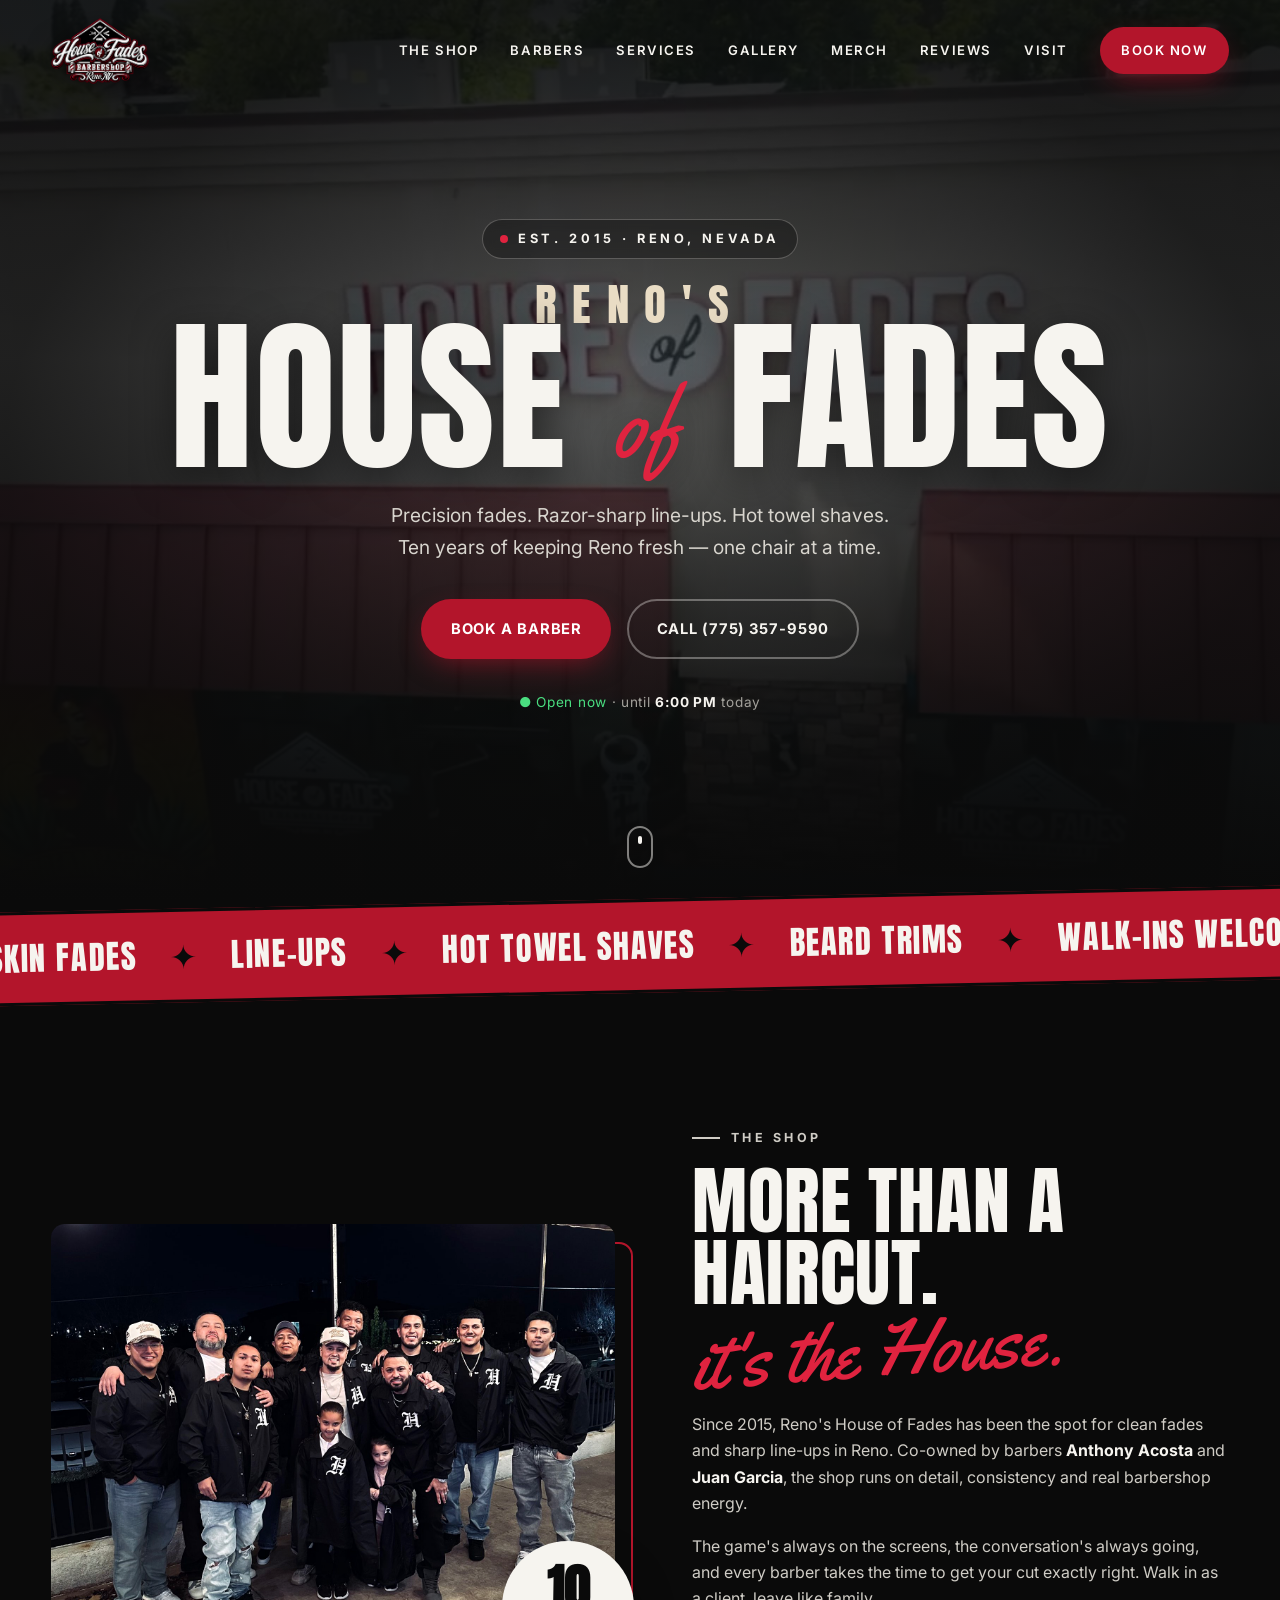
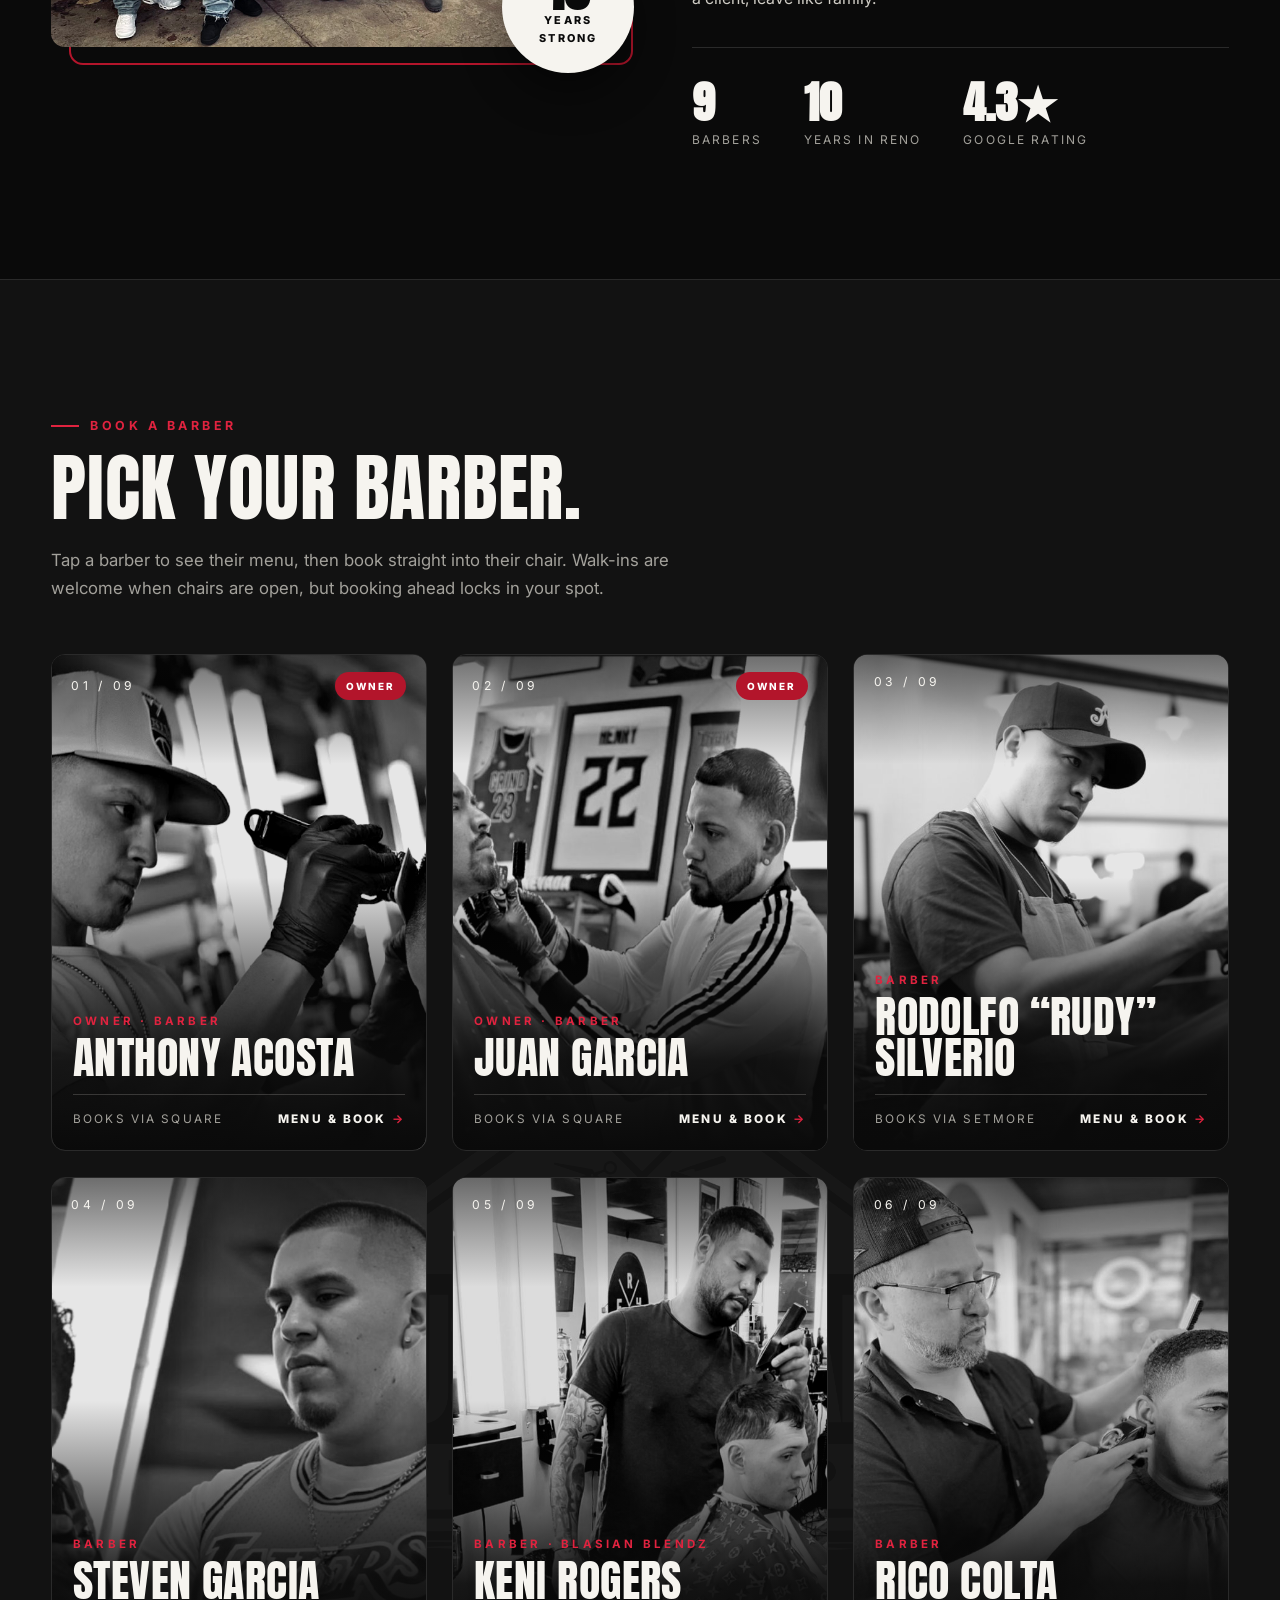
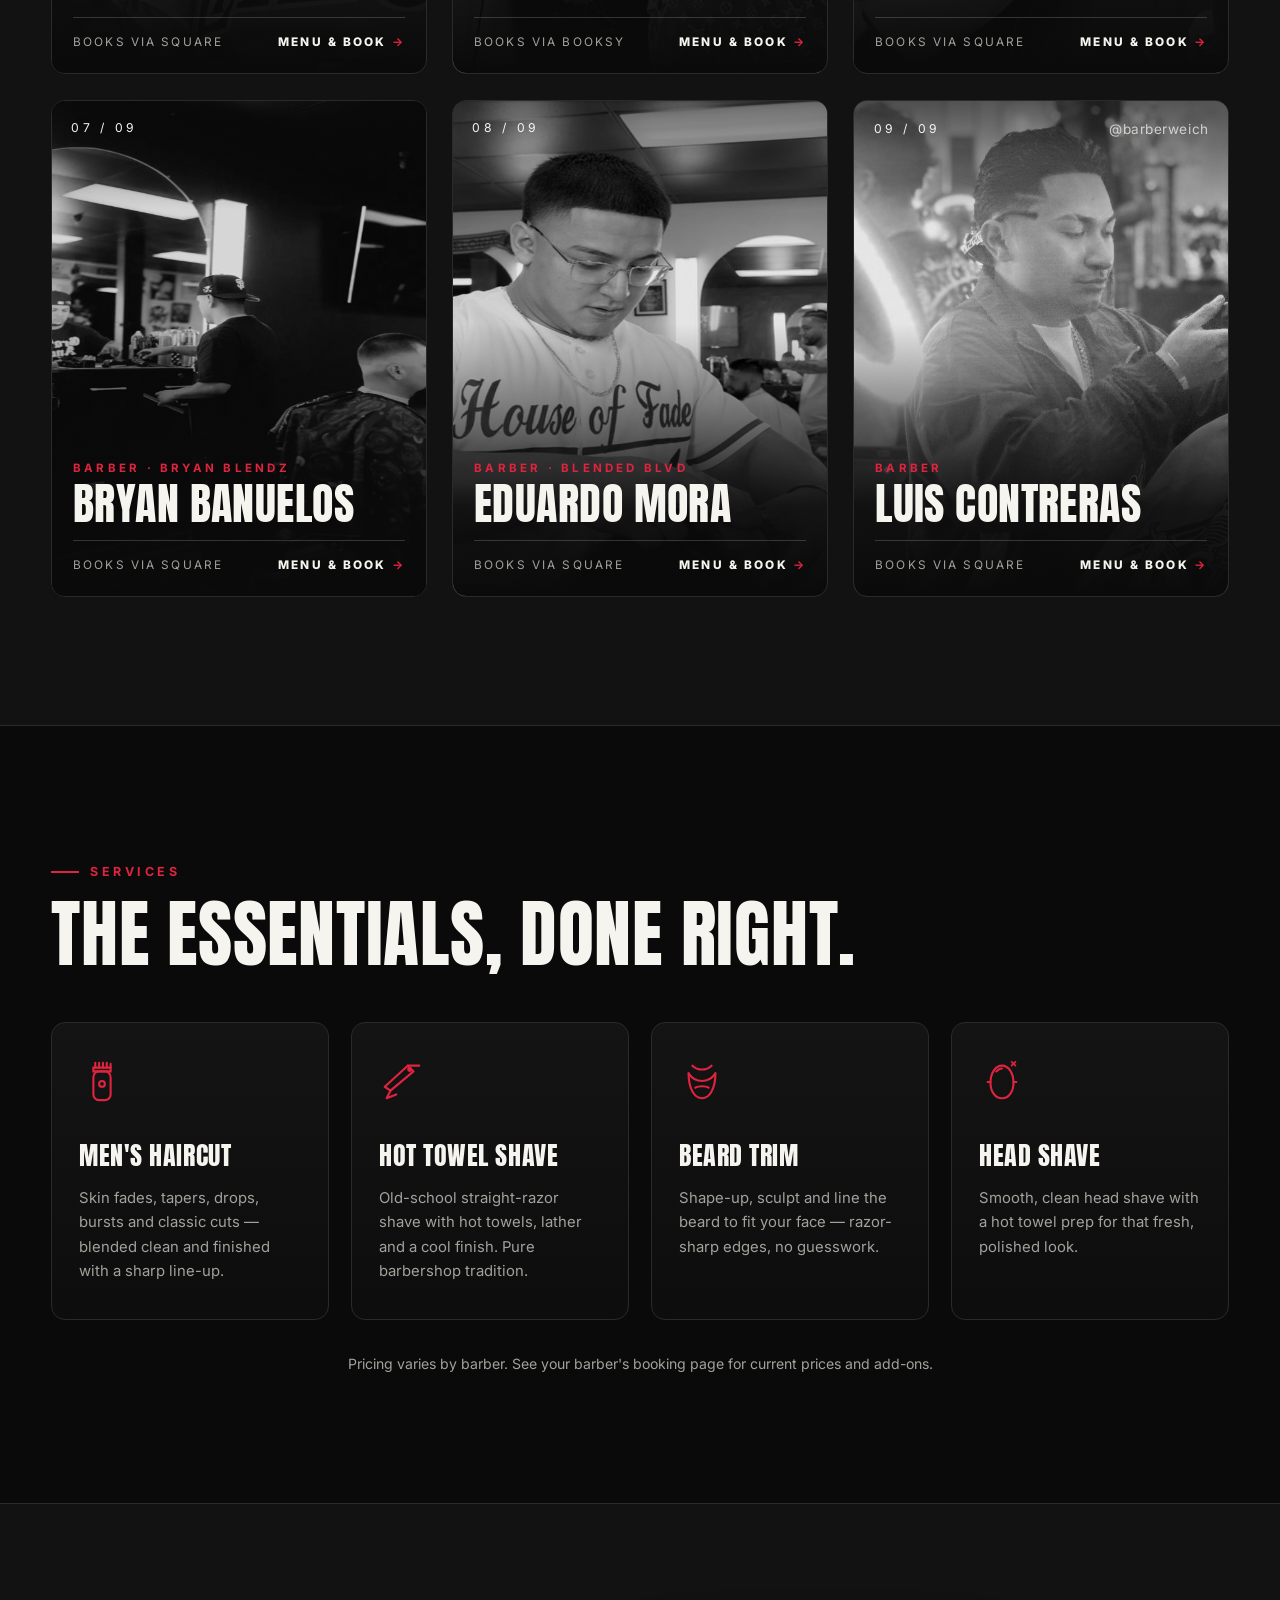
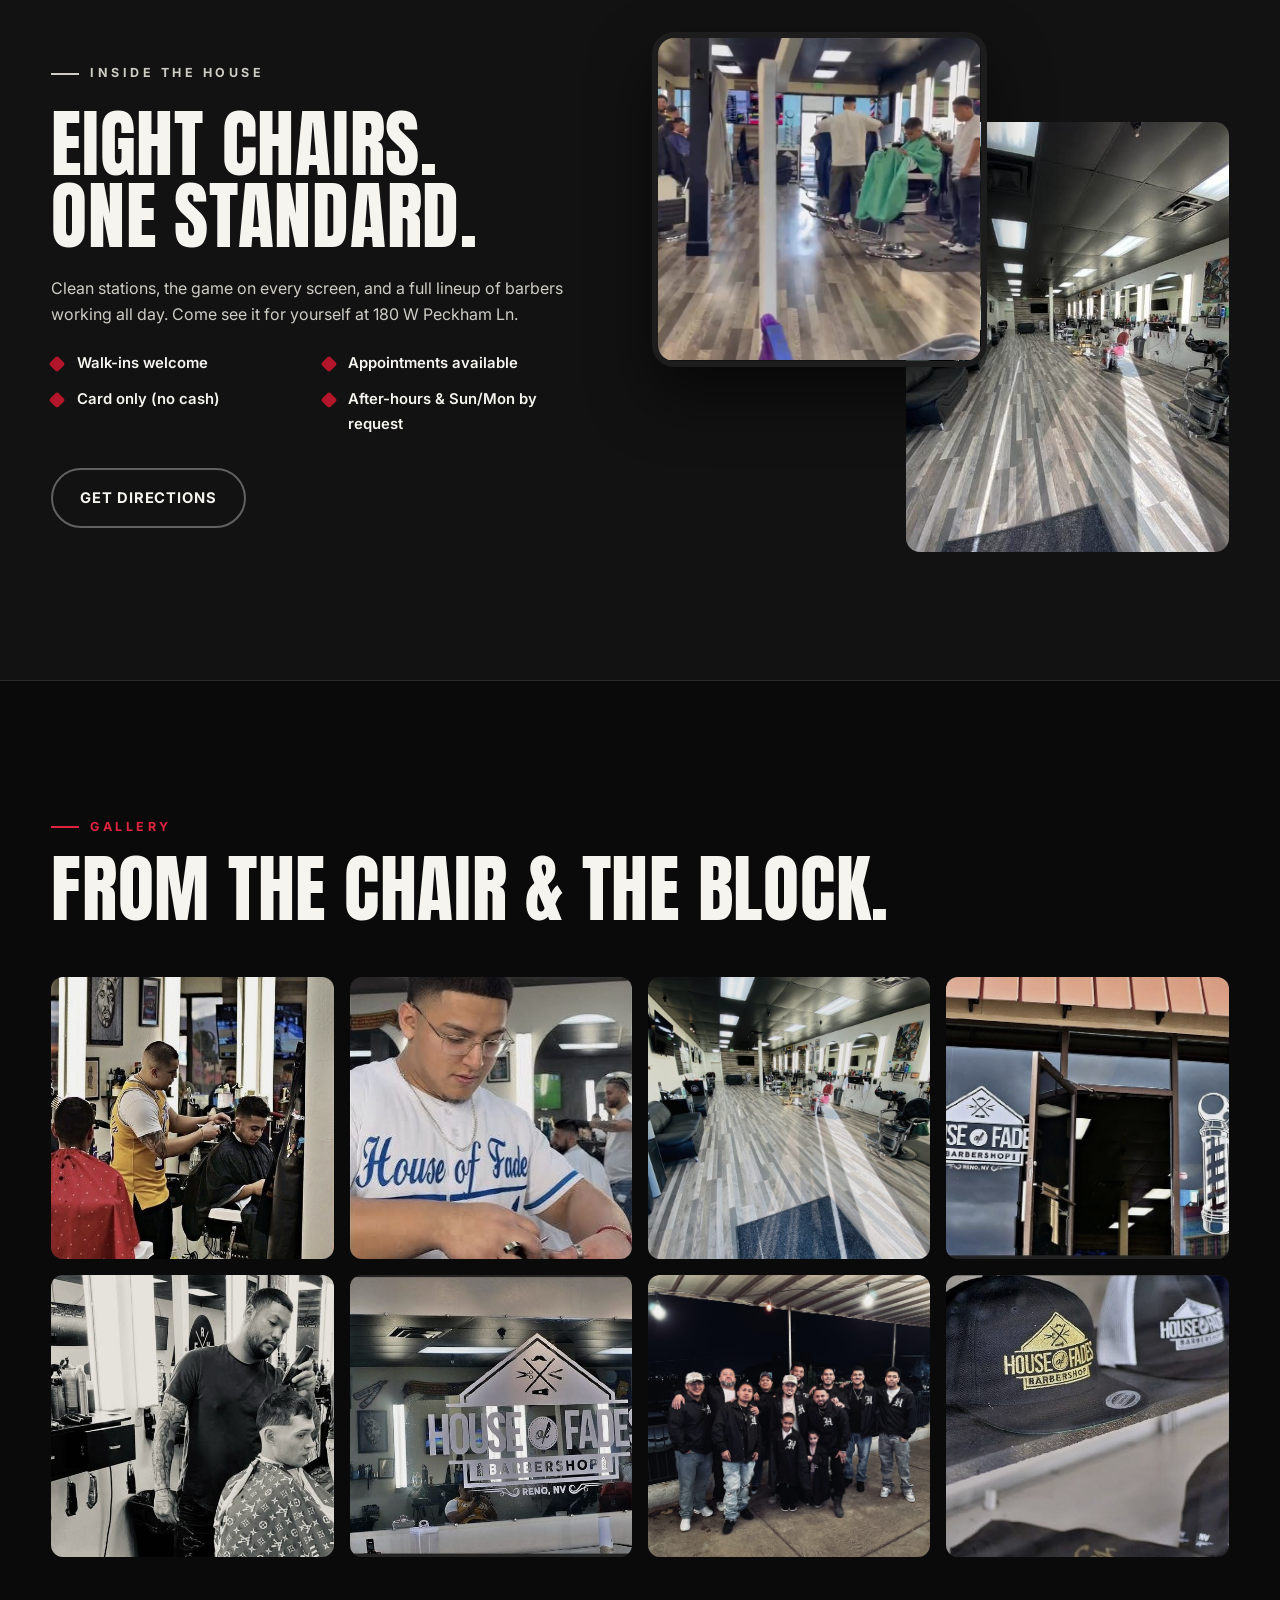
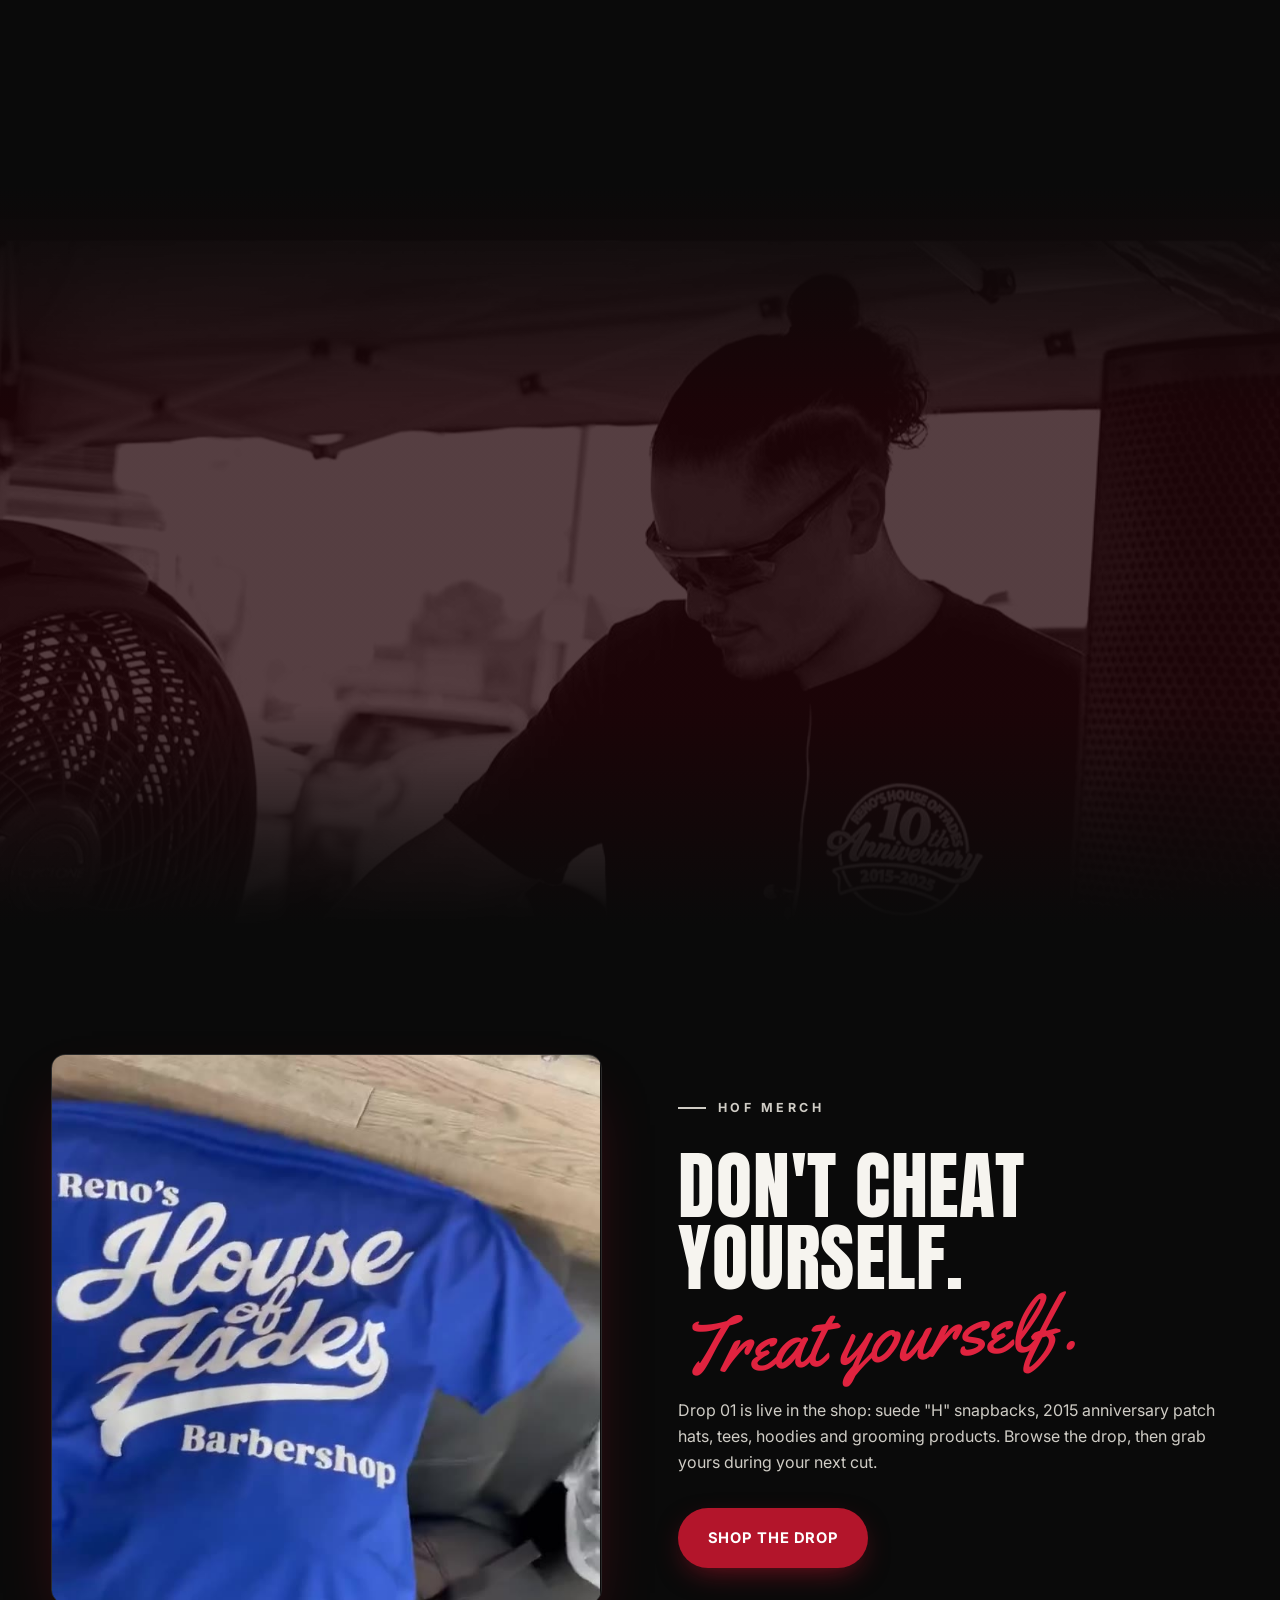
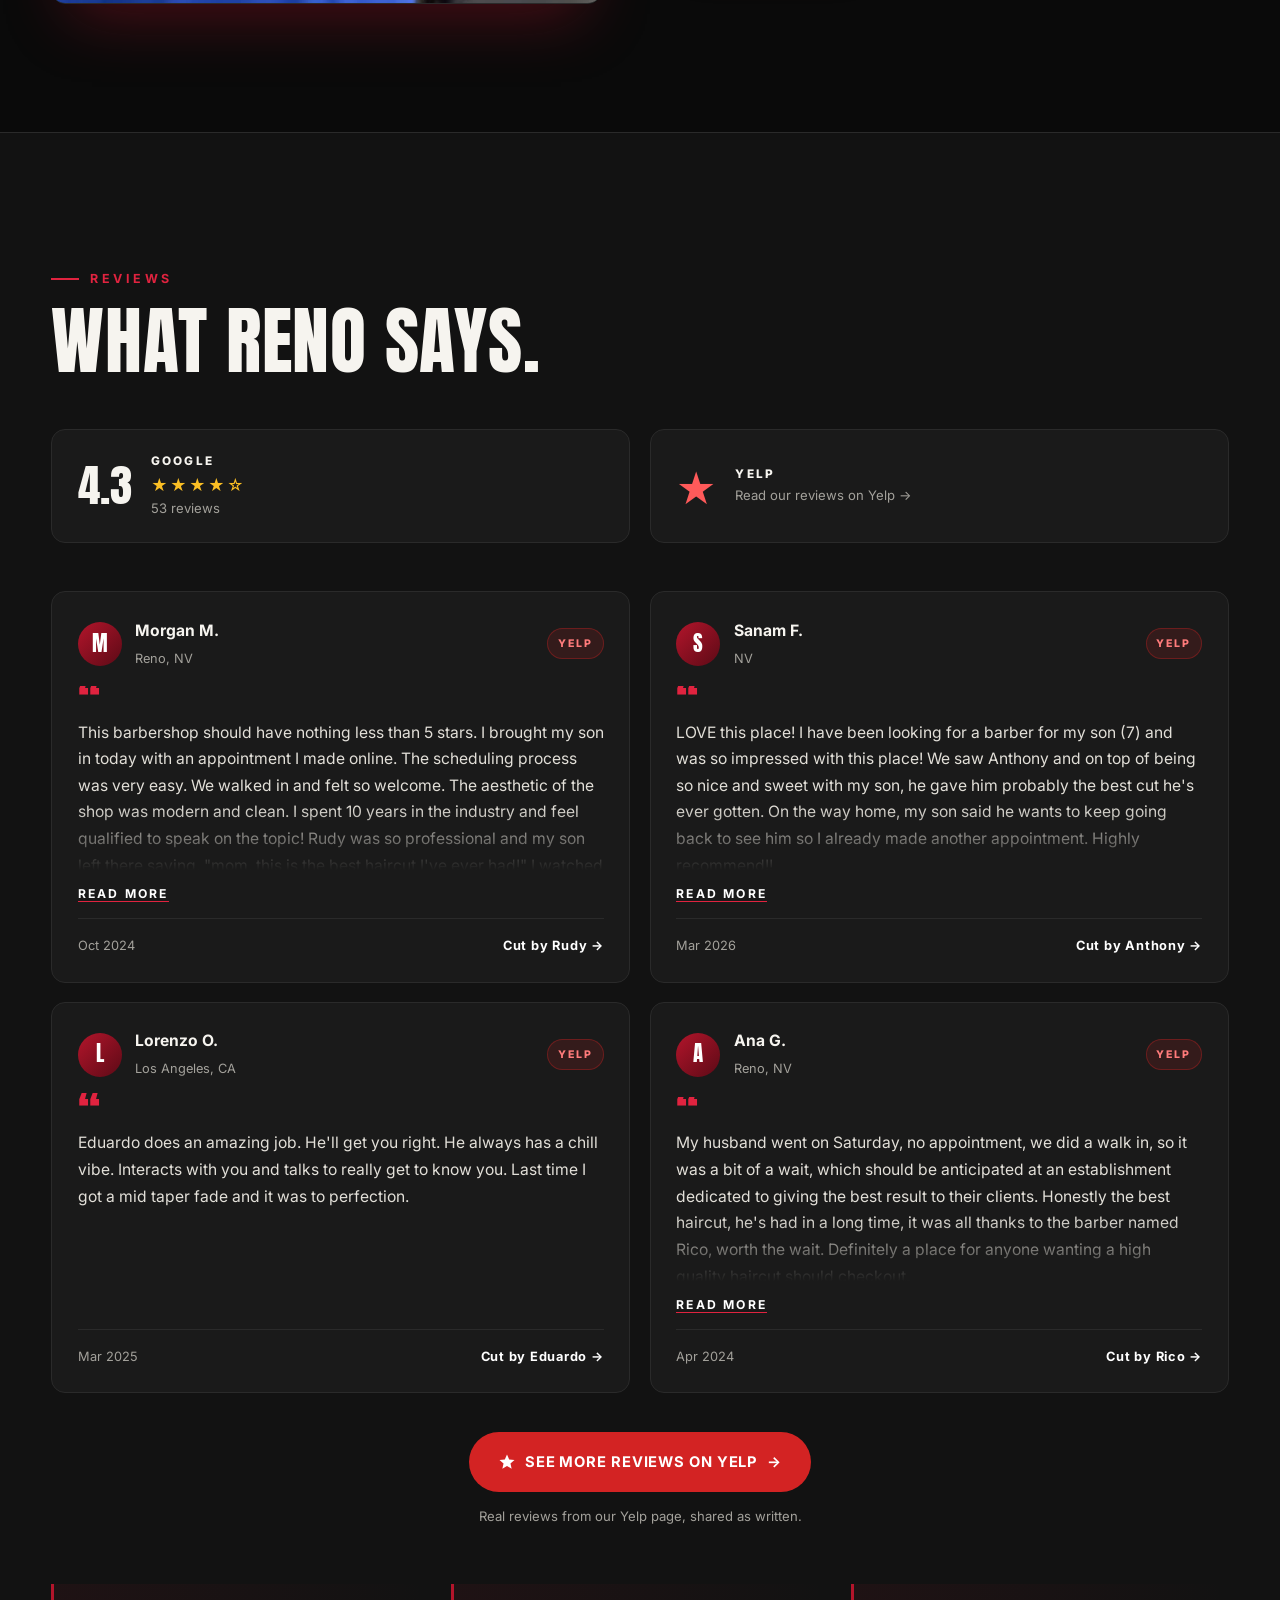
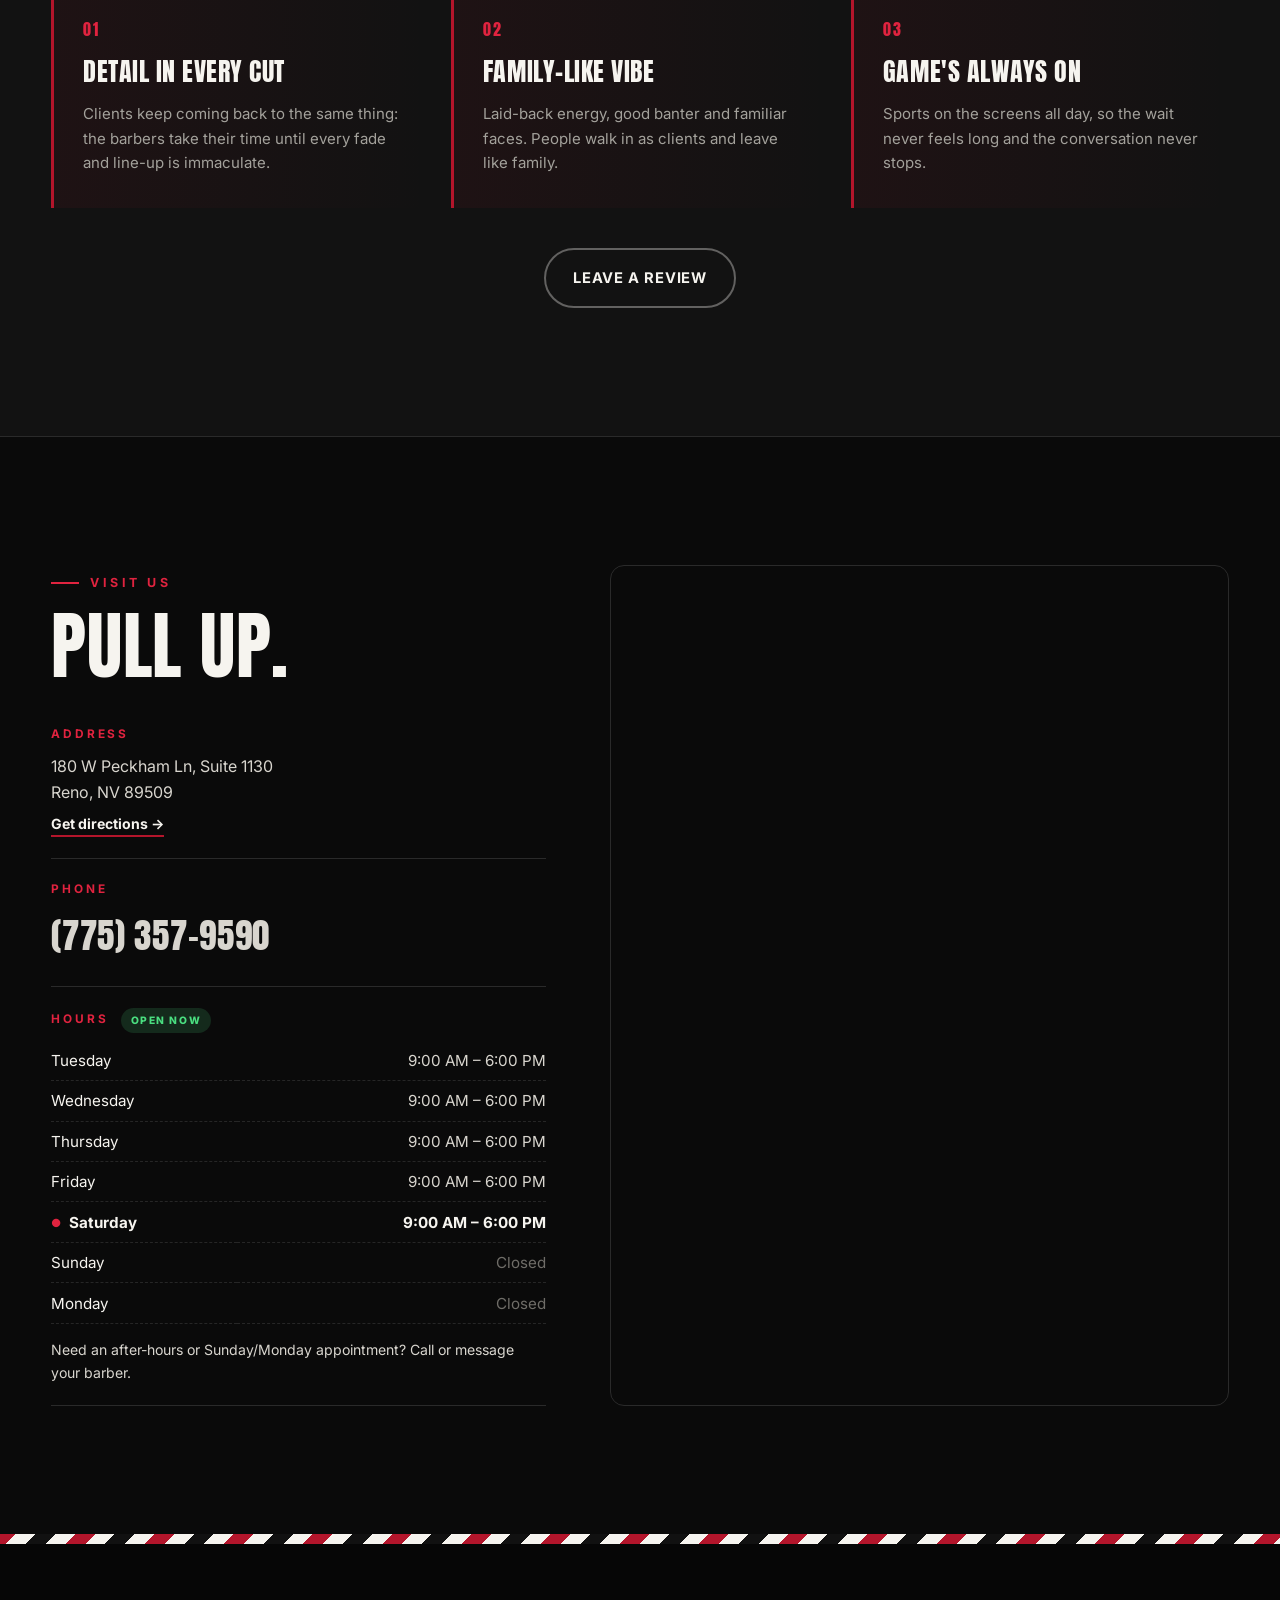
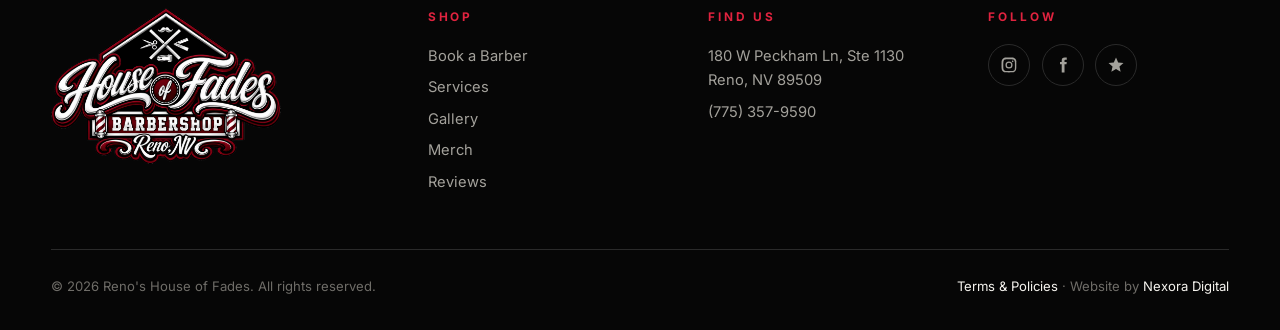
==== commit 0dffb8be: "Fix mobile menu when scrolled - Header blur moved to a pseudo-element so the full-screen menu is no " ====
--- a/index.html
+++ b/index.html
@@ -357,7 +357,8 @@
     <span class="lb-count" id="lbCount"></span>
   </div>
 
+  <script src="js/nav.js?v=1"></script>
   <script src="js/data.js?v=10"></script>
-  <script src="js/main.js?v=9"></script>
+  <script src="js/main.js?v=10"></script>
 </body>
 </html>
--- a/css/styles.css
+++ b/css/styles.css
@@ -20,7 +20,7 @@
   --ease:cubic-bezier(.2,.8,.2,1);
 }
 *{box-sizing:border-box;margin:0;padding:0}
-html{scroll-behavior:smooth}
+html{scroll-behavior:smooth;scroll-padding-top:84px}
 body{background:var(--black);color:var(--white);font-family:var(--body);line-height:1.65;-webkit-font-smoothing:antialiased;overflow-x:hidden}
 img,video{display:block;max-width:100%}
 a{color:inherit;text-decoration:none}
@@ -61,7 +61,9 @@
 
 /* ---------- Nav ---------- */
 .nav{position:fixed;inset:0 0 auto;z-index:100;display:flex;align-items:center;justify-content:space-between;padding:1.1rem 4%;transition:background .4s,padding .4s,border-color .4s;border-bottom:1px solid transparent}
-.nav.scrolled{background:rgba(10,10,10,.88);backdrop-filter:blur(14px);padding:.7rem 4%;border-color:var(--line)}
+.nav::before{content:"";position:absolute;inset:0;z-index:-1;background:rgba(10,10,10,.88);-webkit-backdrop-filter:blur(14px);backdrop-filter:blur(14px);opacity:0;transition:opacity .4s;pointer-events:none}
+.nav.scrolled{padding:.7rem 4%;border-color:var(--line)}
+.nav.scrolled::before{opacity:1}
 .nav-logo img{height:66px;width:auto;transition:height .4s;filter:drop-shadow(0 4px 12px rgba(0,0,0,.5))}
 .nav.scrolled .nav-logo img{height:50px}
 .nav-links{display:flex;align-items:center;gap:2rem}
@@ -331,9 +333,16 @@
   .service-grid{grid-template-columns:repeat(2,1fr)}
 }
 @media (max-width:900px){
-  .nav-links{position:fixed;inset:0;background:rgba(8,8,8,.98);flex-direction:column;justify-content:center;gap:1.8rem;transform:translateX(100%);transition:transform .5s var(--ease)}
-  .nav-links.open{transform:none}
-  .nav-links a{font-size:1.15rem}
+  .nav-links{position:fixed;inset:0;height:100vh;height:100dvh;background:rgba(8,8,8,.98);flex-direction:column;justify-content:center;gap:1.1rem;padding:5.5rem 1.5rem calc(2rem + env(safe-area-inset-bottom));overflow-y:auto;overscroll-behavior:contain;-webkit-overflow-scrolling:touch;transform:translateX(100%);visibility:hidden;transition:transform .45s var(--ease),visibility 0s linear .45s}
+  .nav-links.open{transform:none;visibility:visible;transition:transform .45s var(--ease),visibility 0s}
+  .nav-links a{font-size:1.15rem;padding:.55rem 1.5rem;min-height:44px;display:flex;align-items:center;justify-content:center;flex-shrink:0}
+  .nav-links a.nav-cta{margin-top:.8rem}
+  .nav-links a:not(.btn)::after{bottom:2px;left:1.5rem;right:1.5rem;width:auto;transform:scaleX(0);transition:transform .3s var(--ease)}
+  .nav-links a:not(.btn):hover::after{width:auto;transform:scaleX(1)}
+  body.menu-open{position:fixed;left:0;right:0;overflow:hidden}
+  body.menu-open .mobile-bar{display:none}
+  .nav-links a.active::after{transform:scaleX(1)}
+  @media (max-height:640px){.nav-links{justify-content:flex-start;gap:.4rem}}
   .burger{display:block}
   .about-grid,.inside-grid,.merch-grid,.visit-grid{grid-template-columns:1fr}
   .about-badge{right:.6rem;bottom:-1.4rem;width:110px;height:110px}
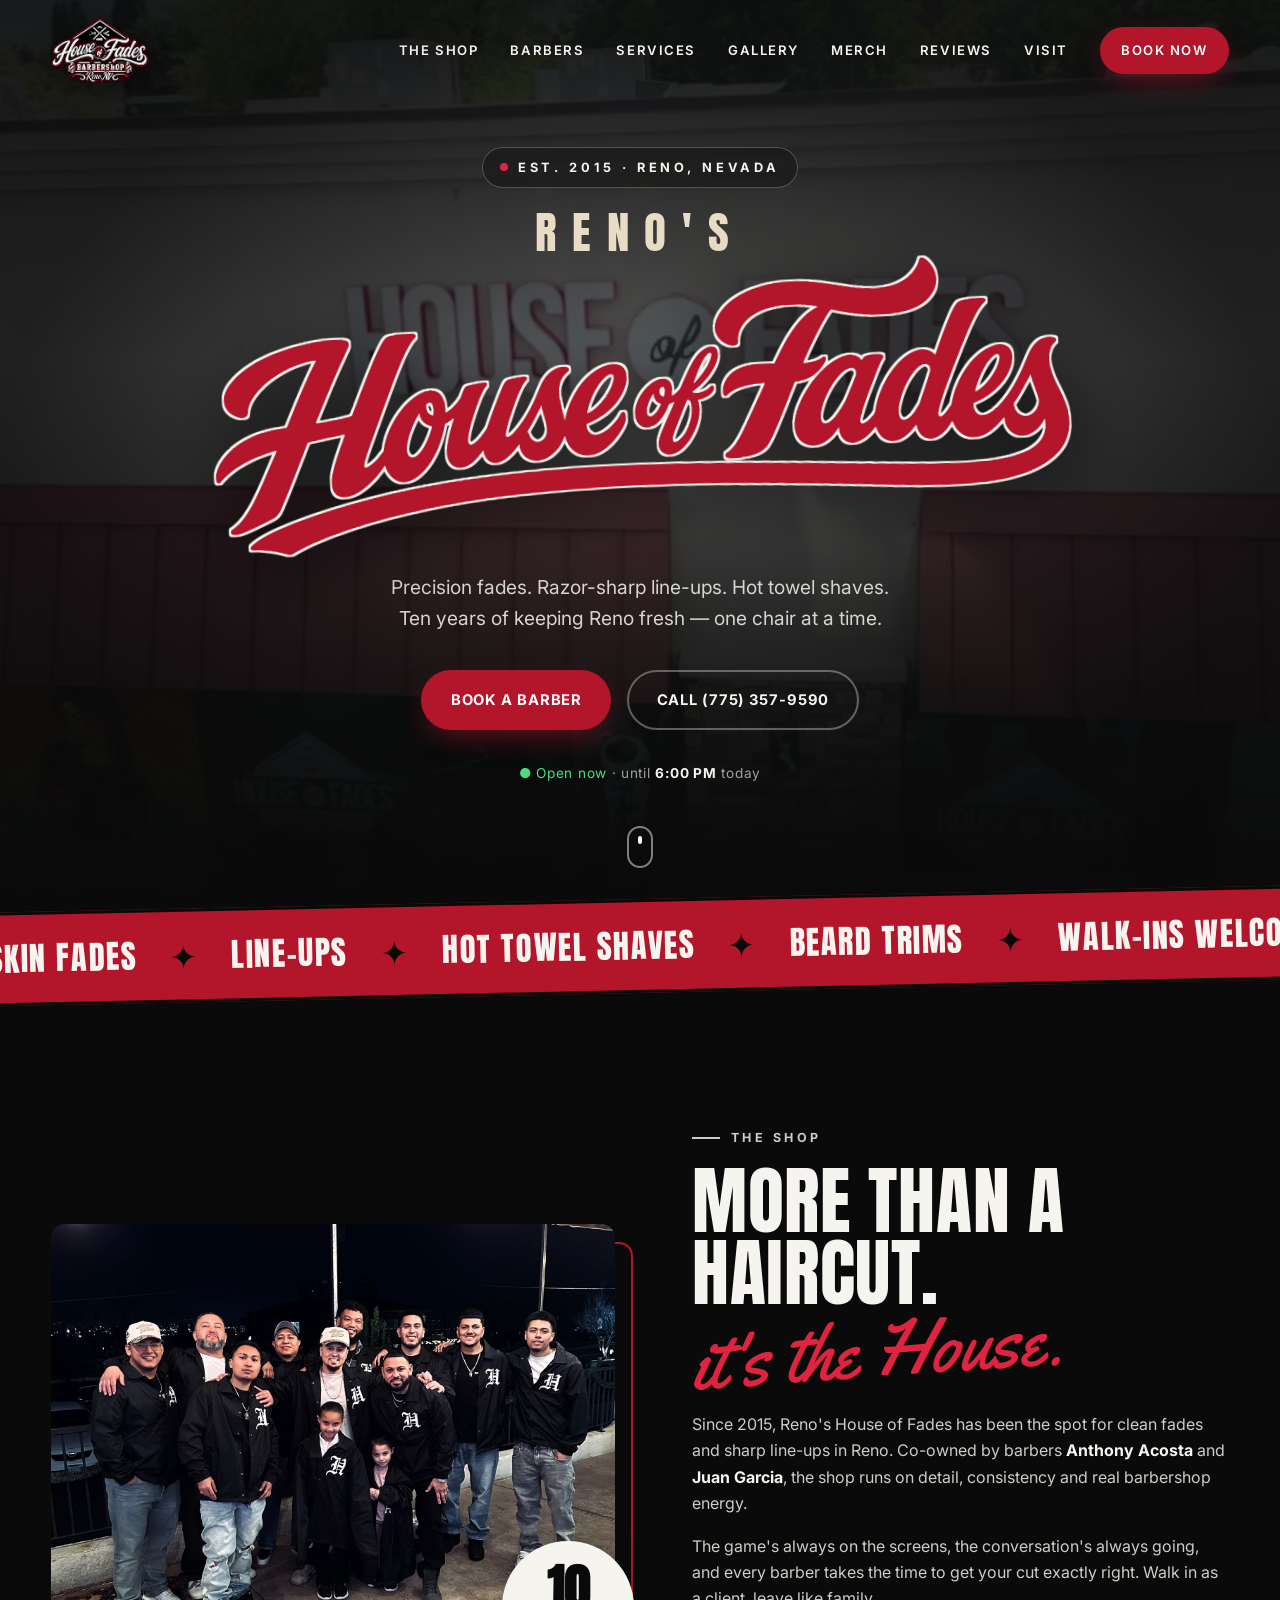
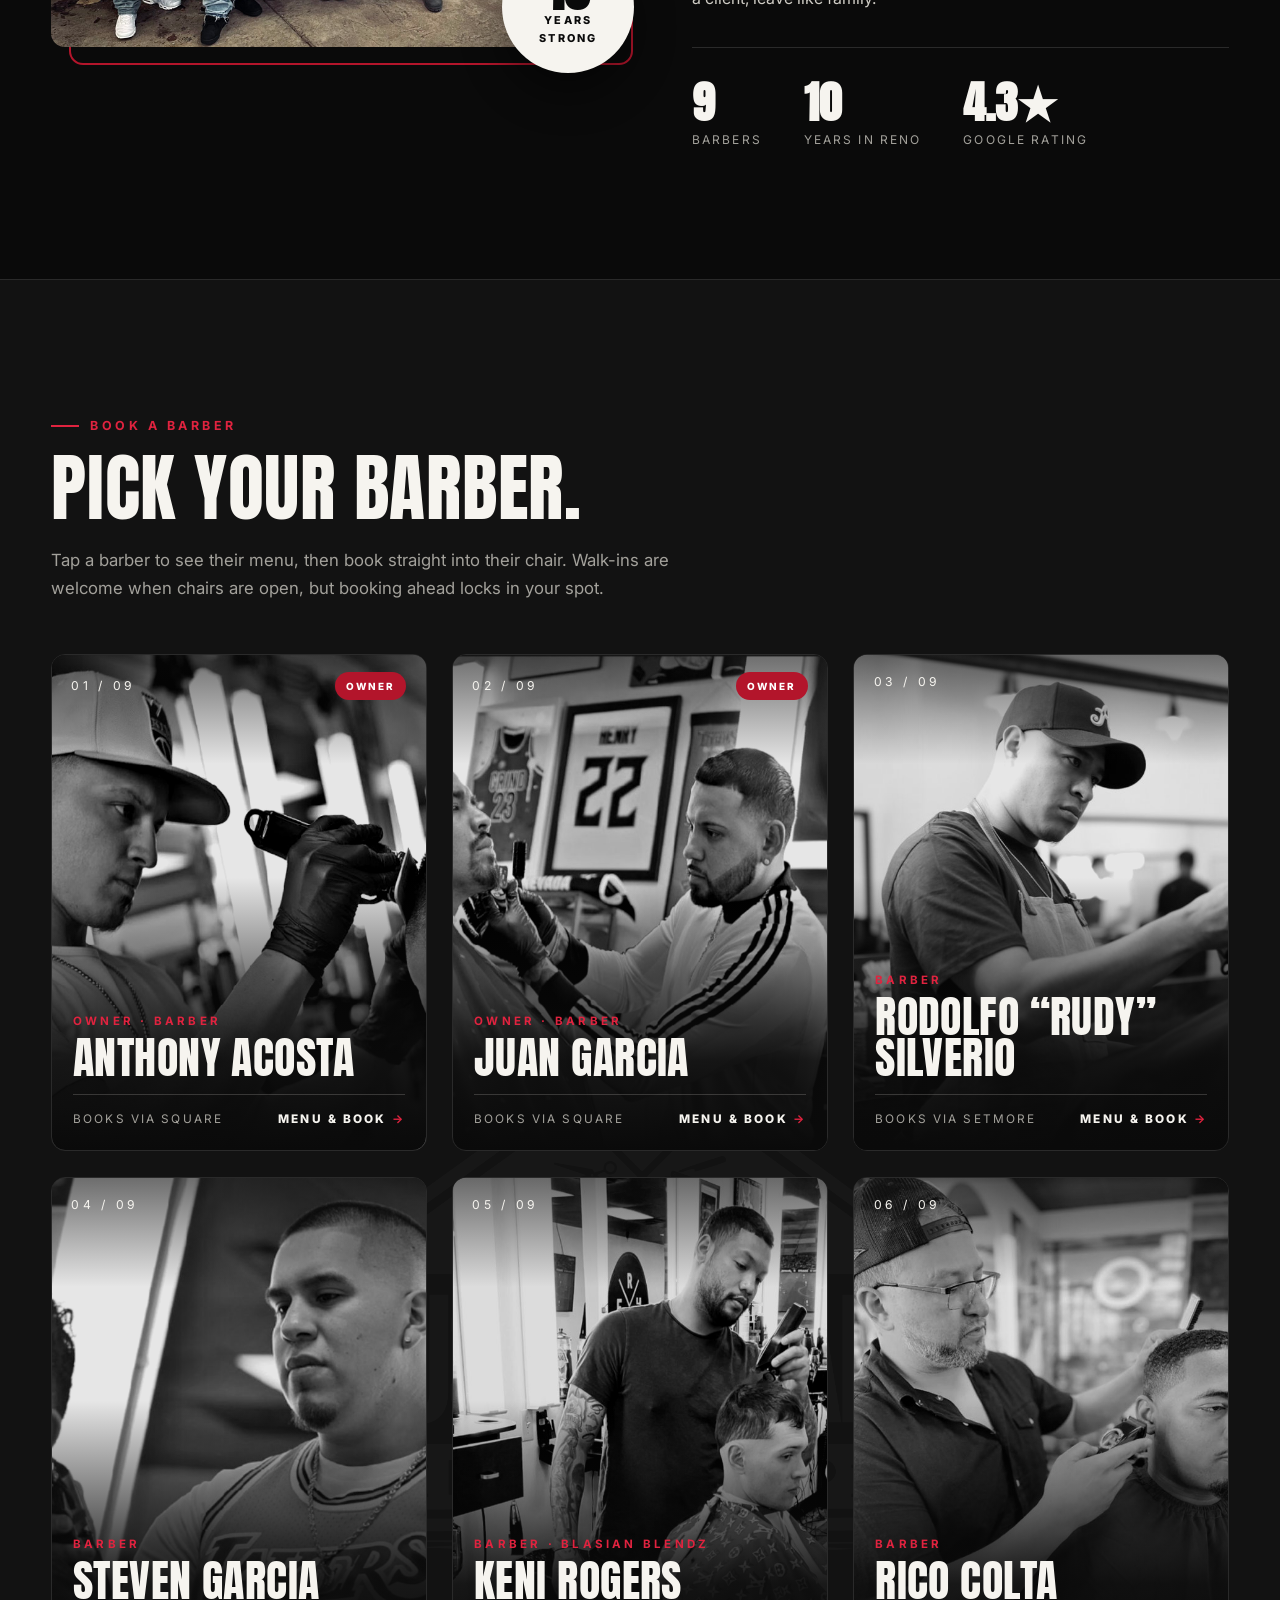
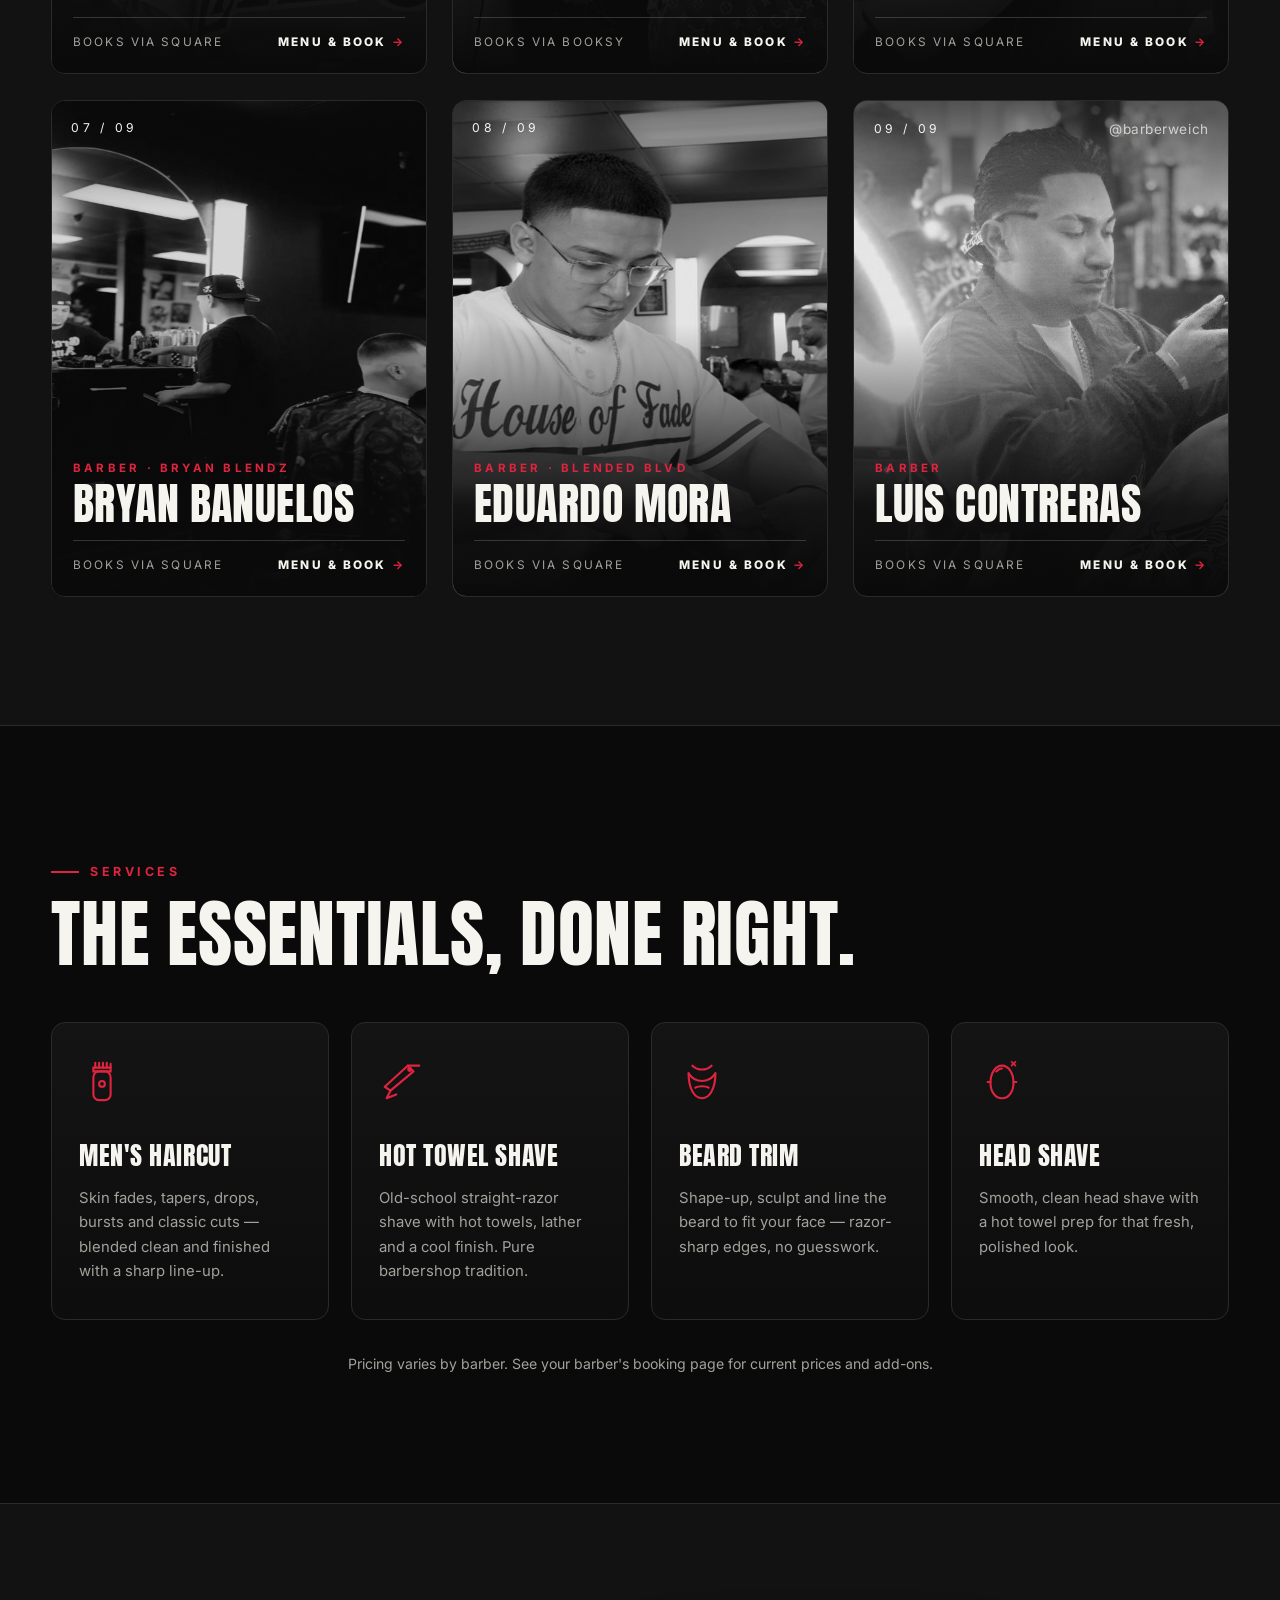
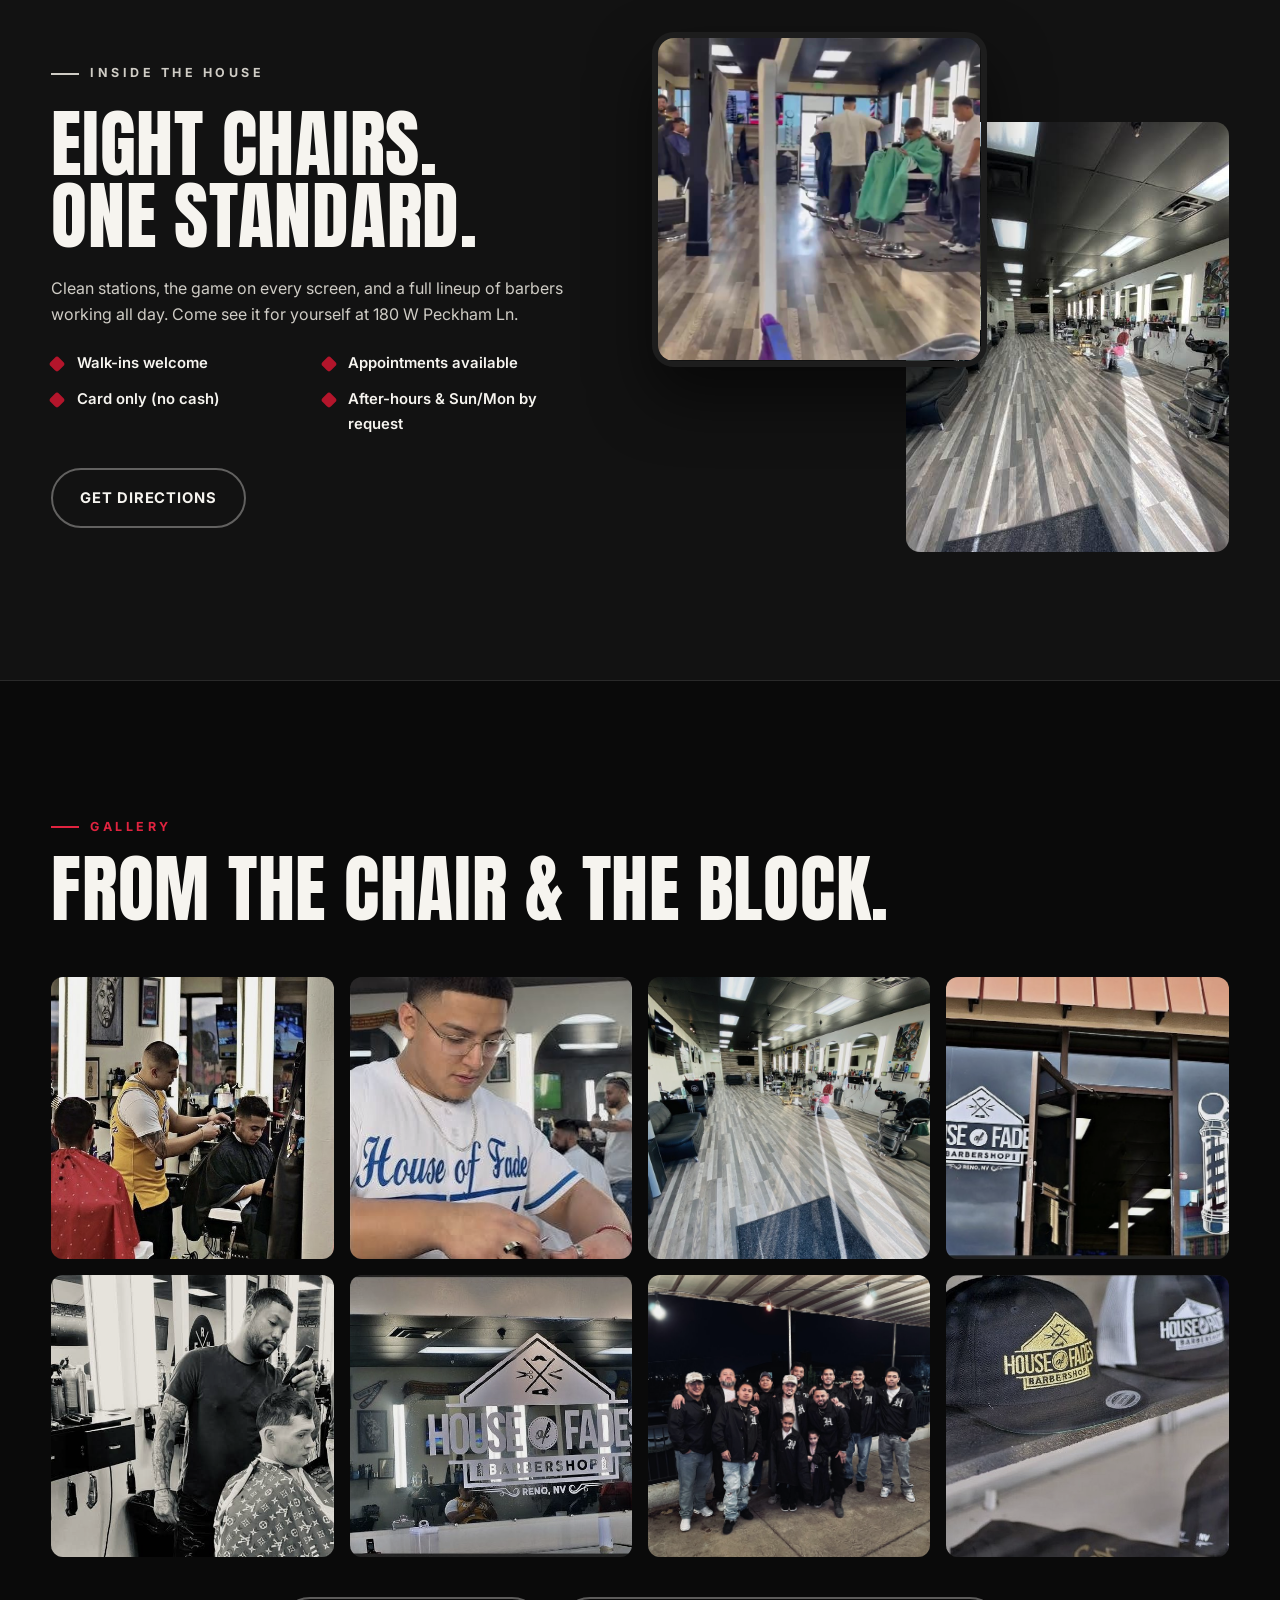
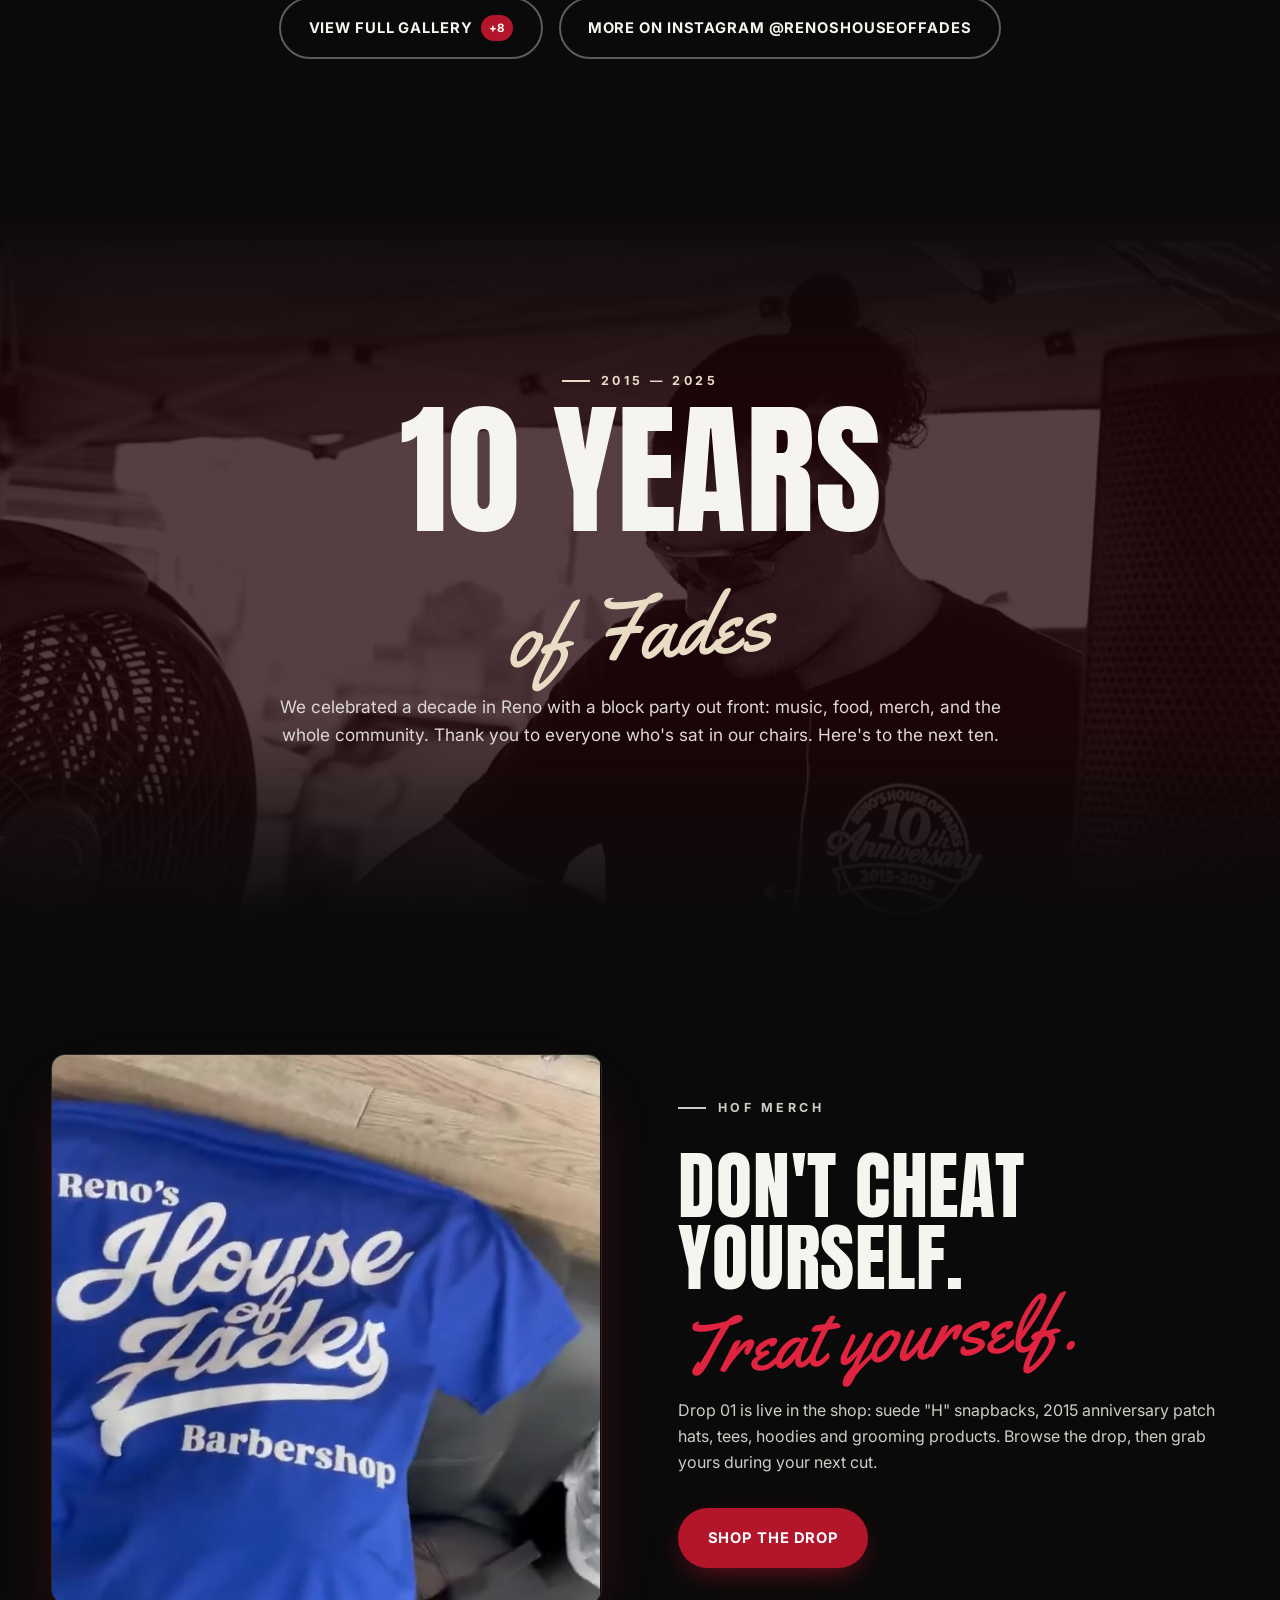
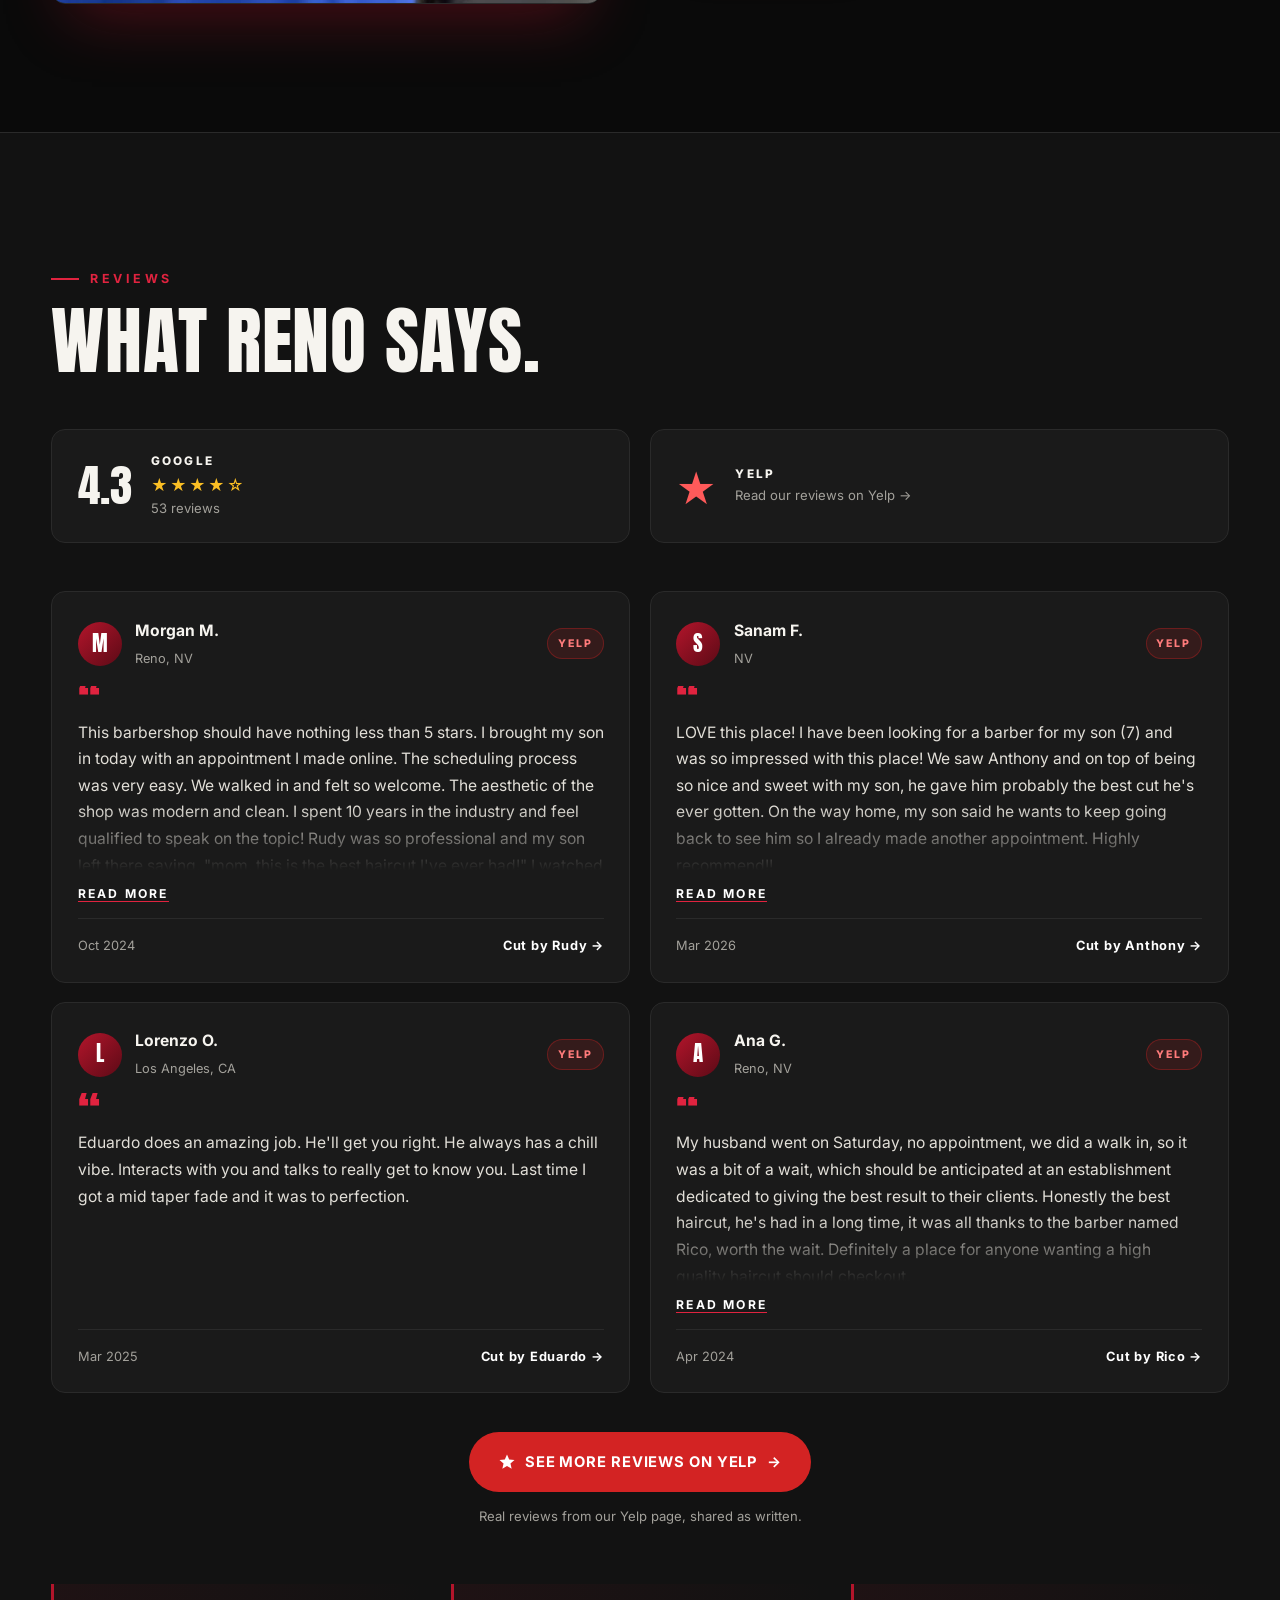
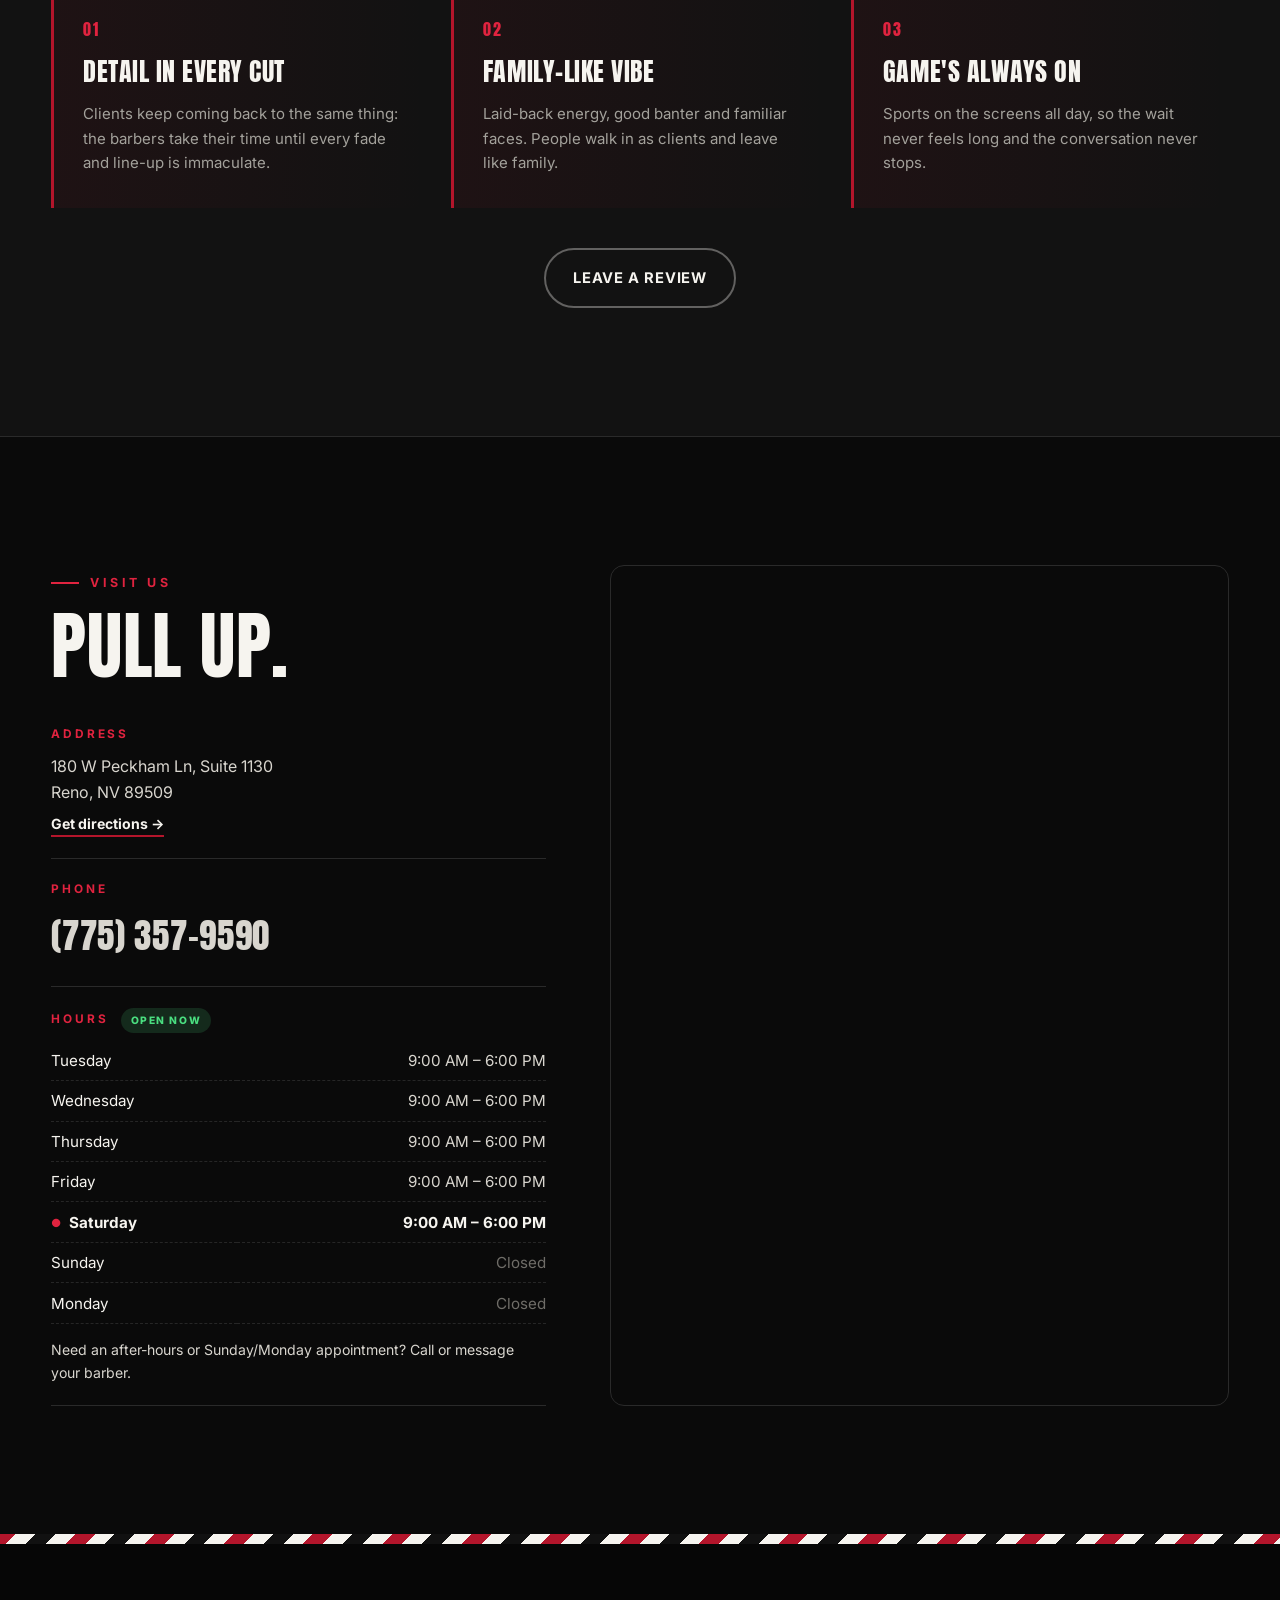
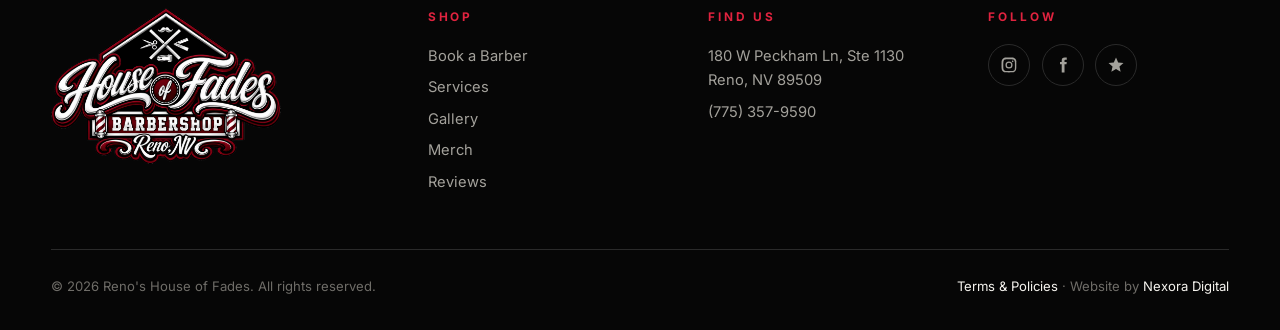
==== commit ff932028: "Hero: replace block-letter title with House of Fades script wordmark - Wordmark cut from client artw" ====
--- a/index.html
+++ b/index.html
@@ -16,7 +16,7 @@
   <link rel="preconnect" href="https://fonts.googleapis.com" />
   <link rel="preconnect" href="https://fonts.gstatic.com" crossorigin />
   <link href="https://fonts.googleapis.com/css2?family=Anton&family=Inter:wght@400;500;600;700;800&family=Yellowtail&display=swap" rel="stylesheet" />
-  <link rel="stylesheet" href="css/styles.css?v=12" />
+  <link rel="stylesheet" href="css/styles.css?v=13" />
 
   <script type="application/ld+json">
   {
@@ -82,7 +82,7 @@
       <p class="eyebrow reveal"><span class="dot"></span> Est. 2015 · Reno, Nevada</p>
       <h1 class="hero-title reveal">
         <span class="line">Reno's</span>
-        <span class="line big">House <em>of</em> Fades</span>
+        <span class="hero-wordmark"><img src="assets/img/wordmark-hof.png" alt="House of Fades" width="1600" height="526" fetchpriority="high" /></span>
       </h1>
       <p class="hero-sub reveal">Precision fades. Razor-sharp line-ups. Hot towel shaves.<br/>Ten years of keeping Reno fresh — one chair at a time.</p>
       <div class="hero-ctas reveal">
--- a/css/styles.css
+++ b/css/styles.css
@@ -89,6 +89,8 @@
 .hero-title .line{display:block;font-size:clamp(1.6rem,4vw,2.8rem);letter-spacing:.35em;color:var(--cream)}
 .hero-title .big{font-size:clamp(3.6rem,13vw,10.5rem);letter-spacing:.01em;color:var(--white);text-shadow:0 10px 40px rgba(0,0,0,.5)}
 .hero-title em{font-family:var(--script);font-style:normal;text-transform:none;font-size:.55em;color:var(--blue-2);display:inline-block;transform:translateY(-.15em) rotate(-8deg);margin:0 .05em}
+.hero-wordmark{display:block;margin:.45rem auto 0;width:min(92vw,880px)}
+.hero-wordmark img{width:100%;height:auto;margin:0 auto;transform:rotate(-3deg);filter:drop-shadow(0 14px 34px rgba(0,0,0,.65))}
 .hero-sub{font-size:clamp(1rem,1.6vw,1.2rem);color:#d8d5ce;max-width:640px;margin:0 auto 2.2rem}
 .hero-ctas{display:flex;gap:1rem;justify-content:center;flex-wrap:wrap}
 .hero-status{margin-top:2rem;font-size:.85rem;color:var(--muted);letter-spacing:.05em}
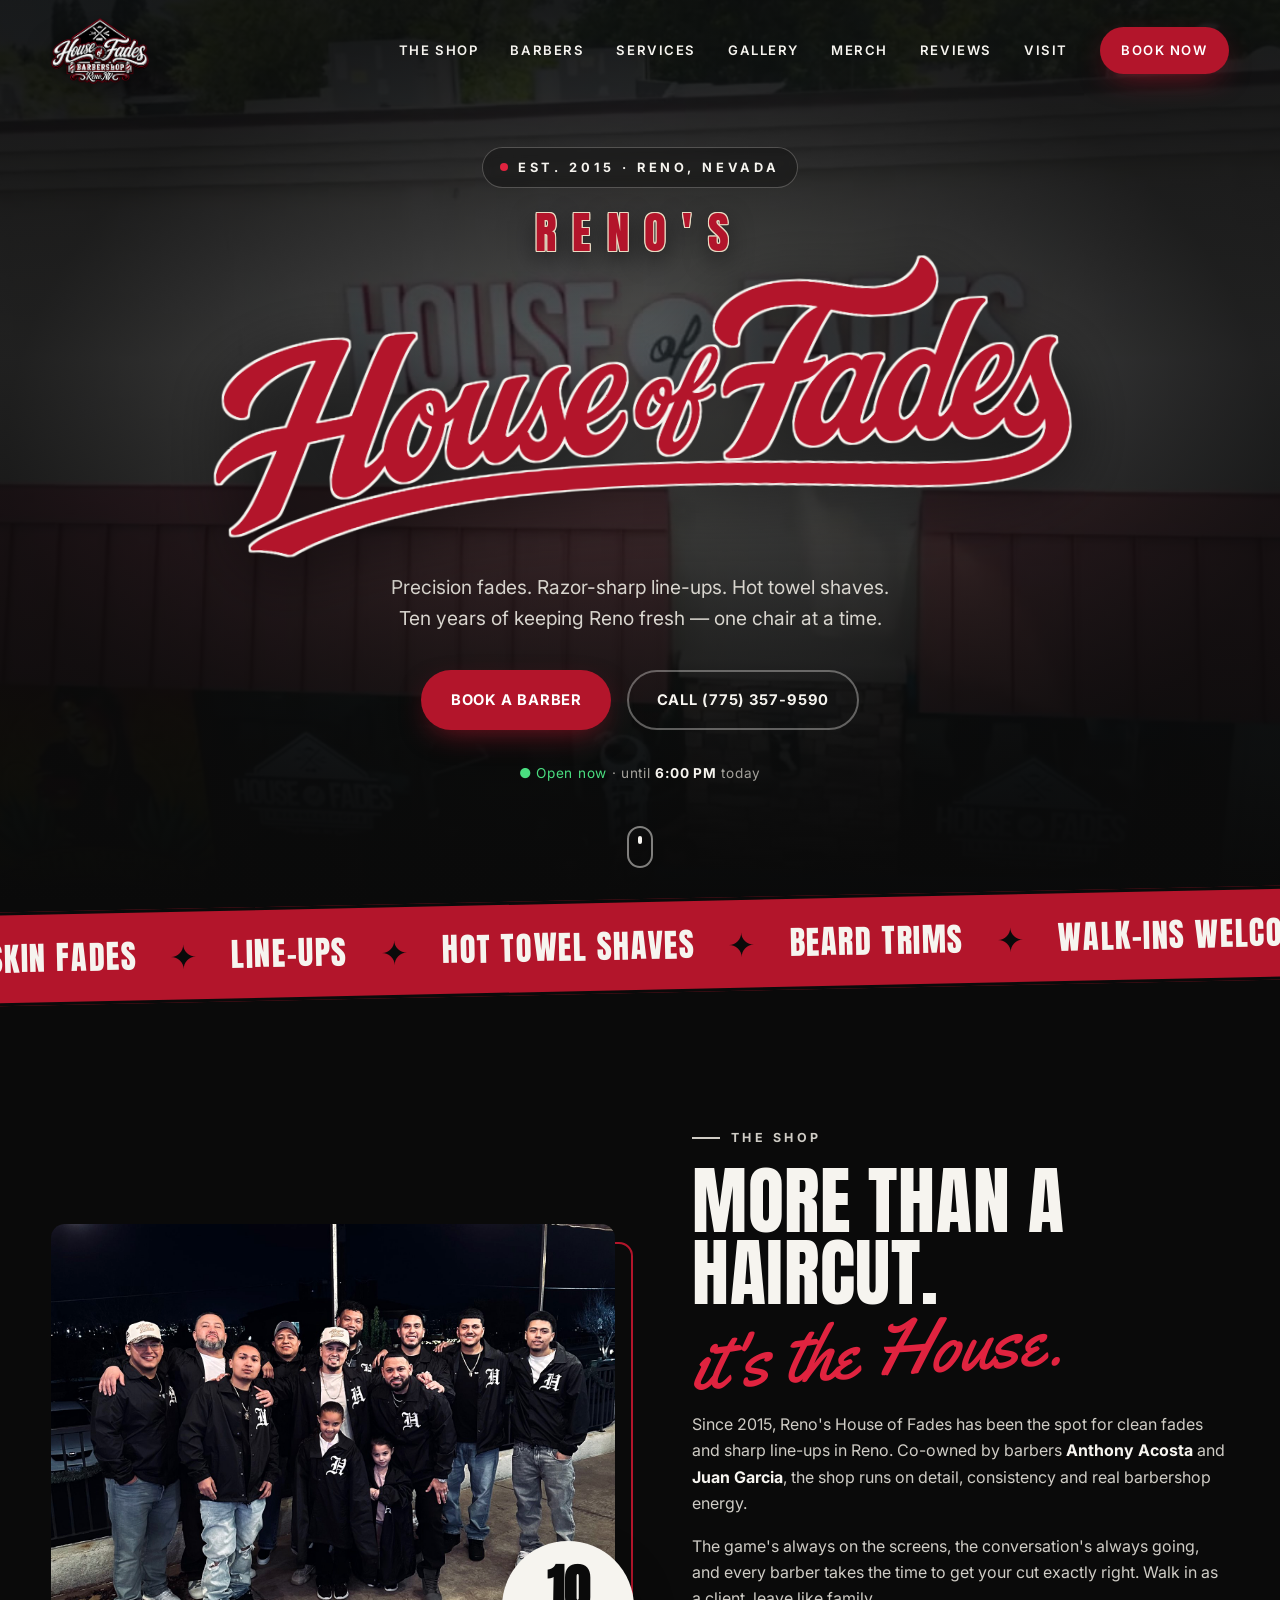
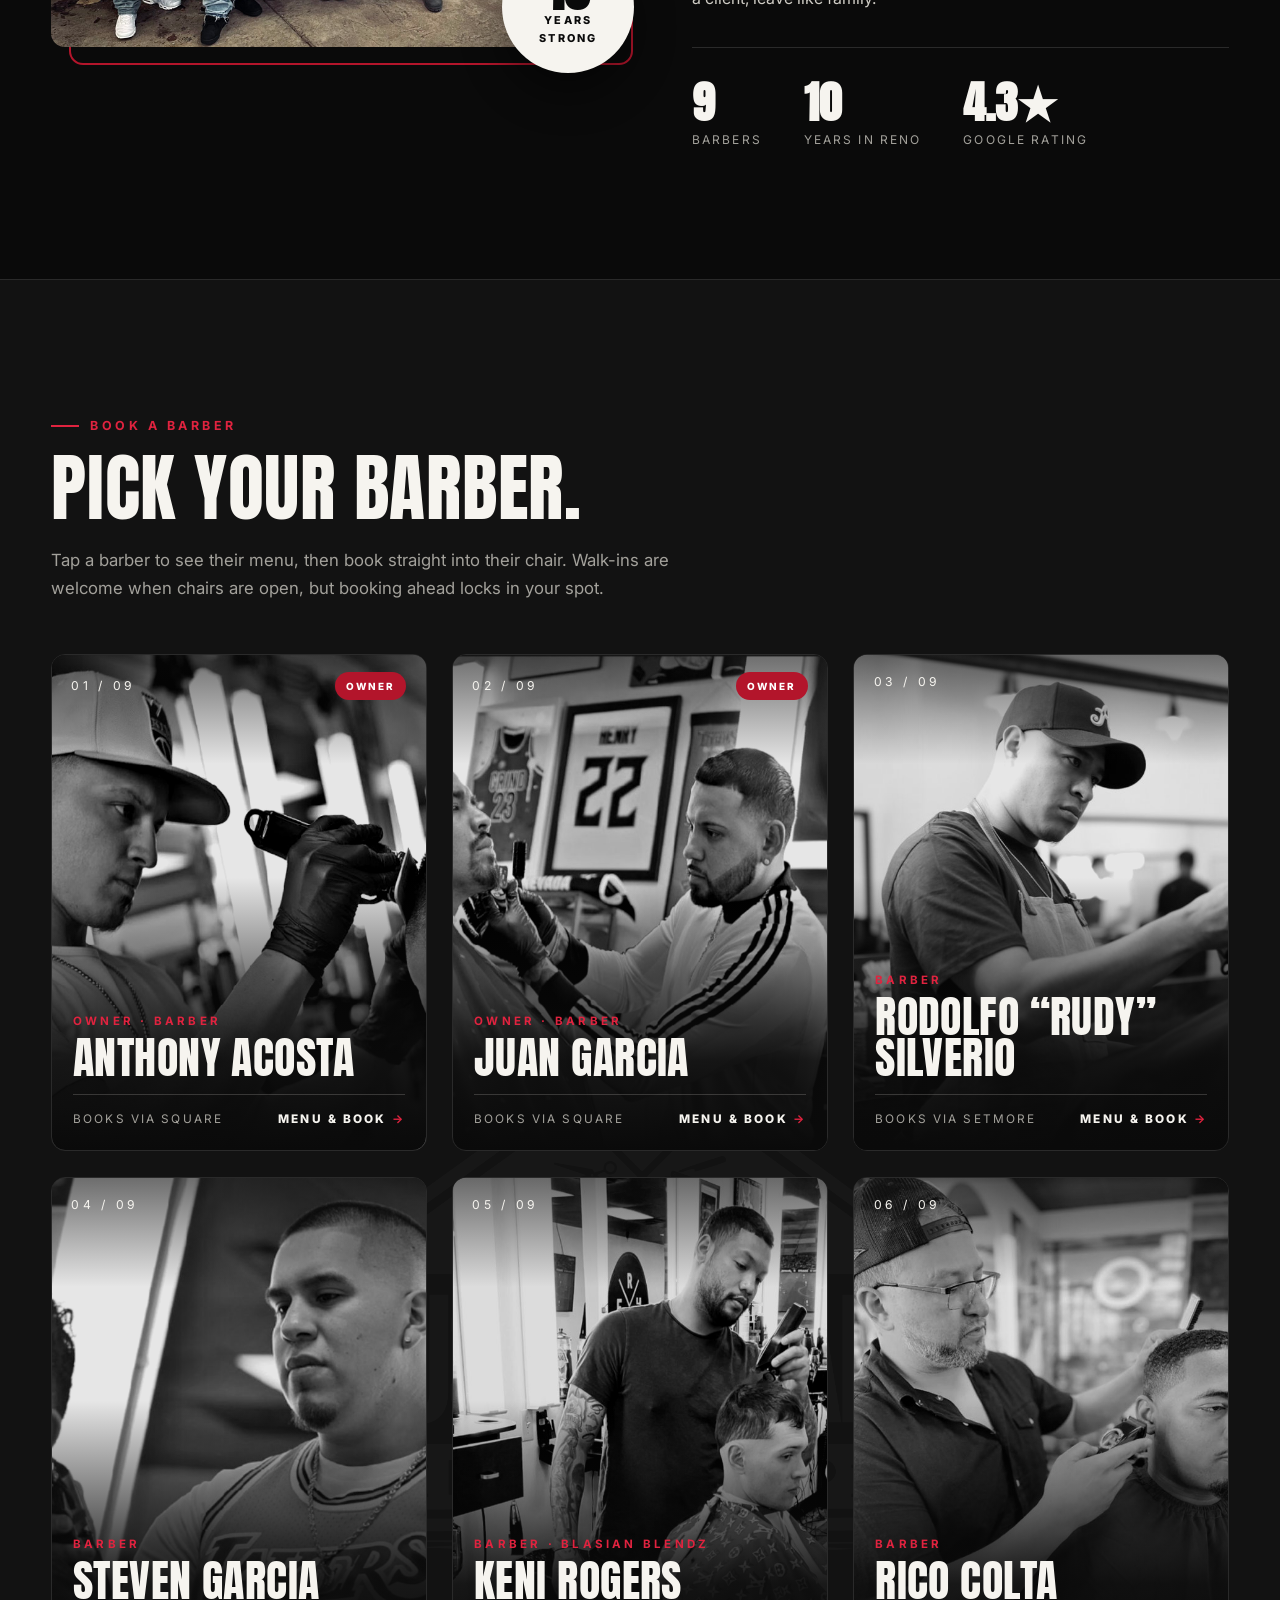
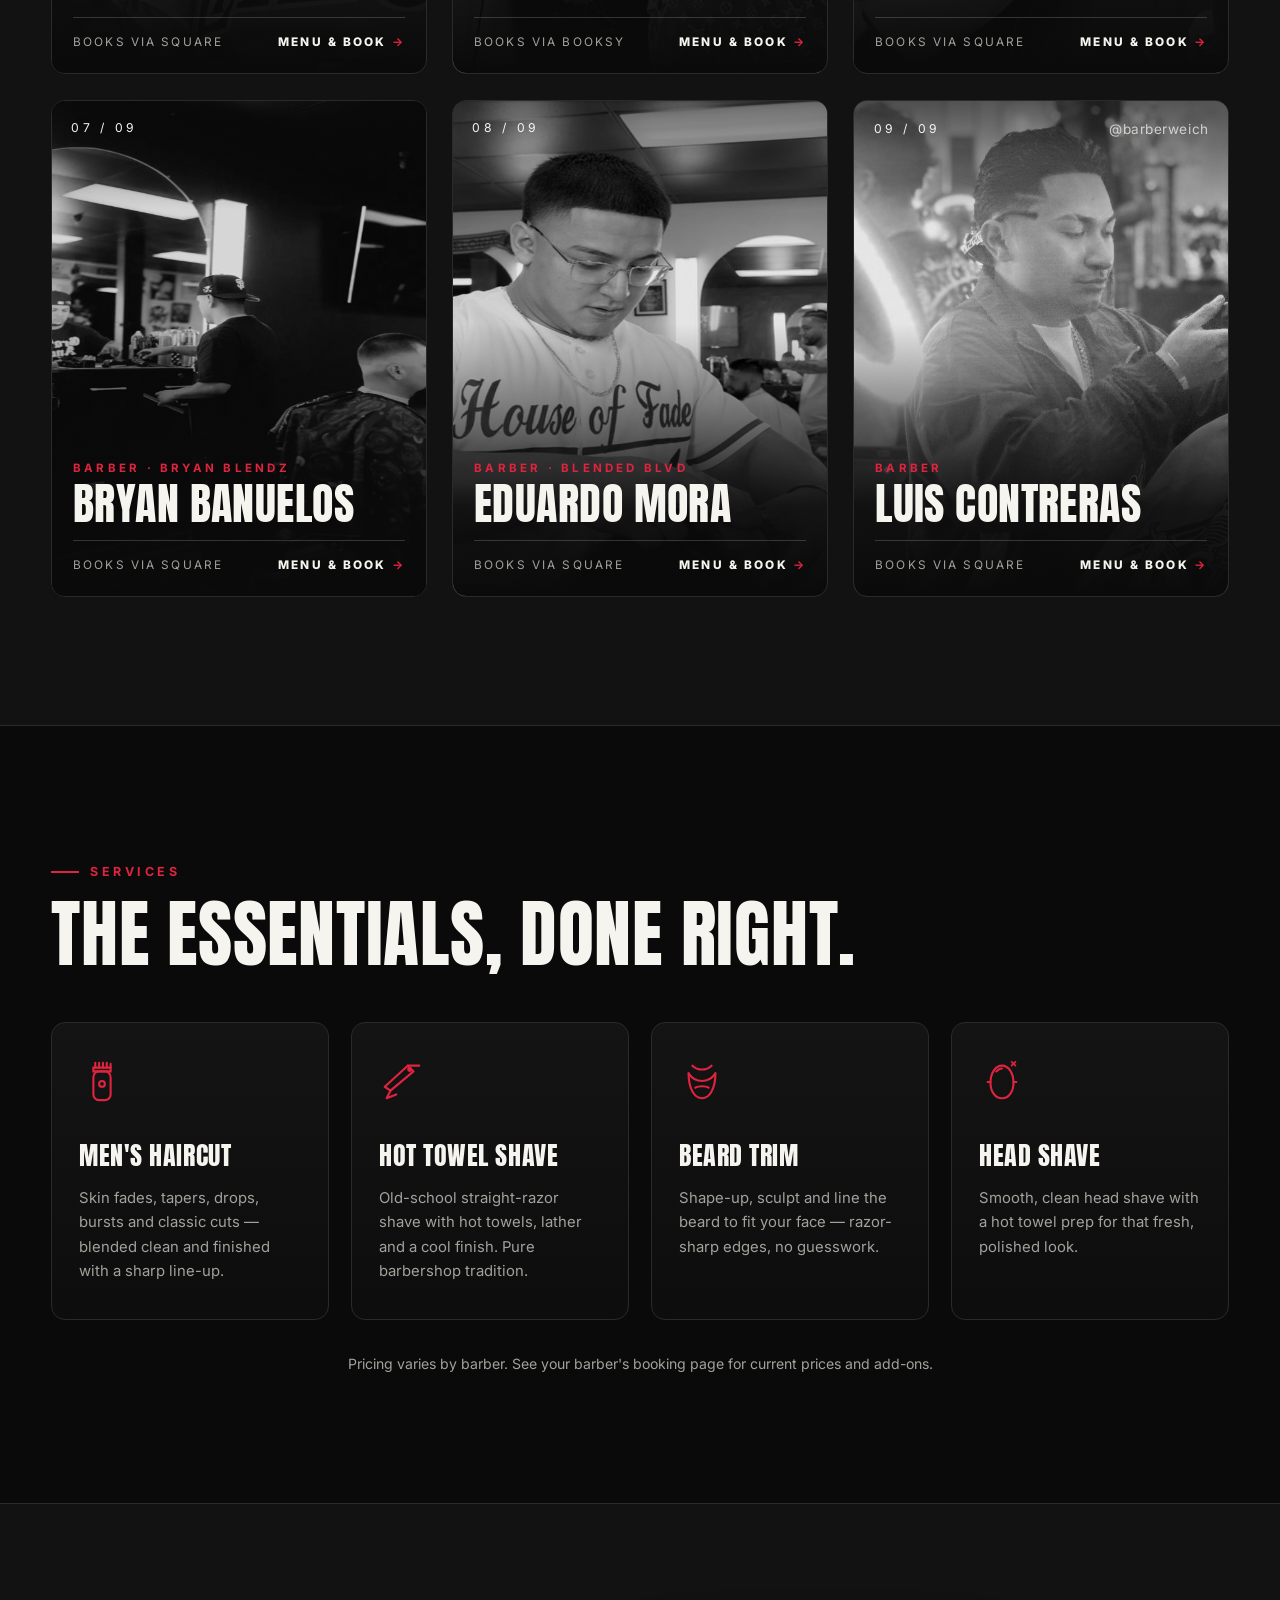
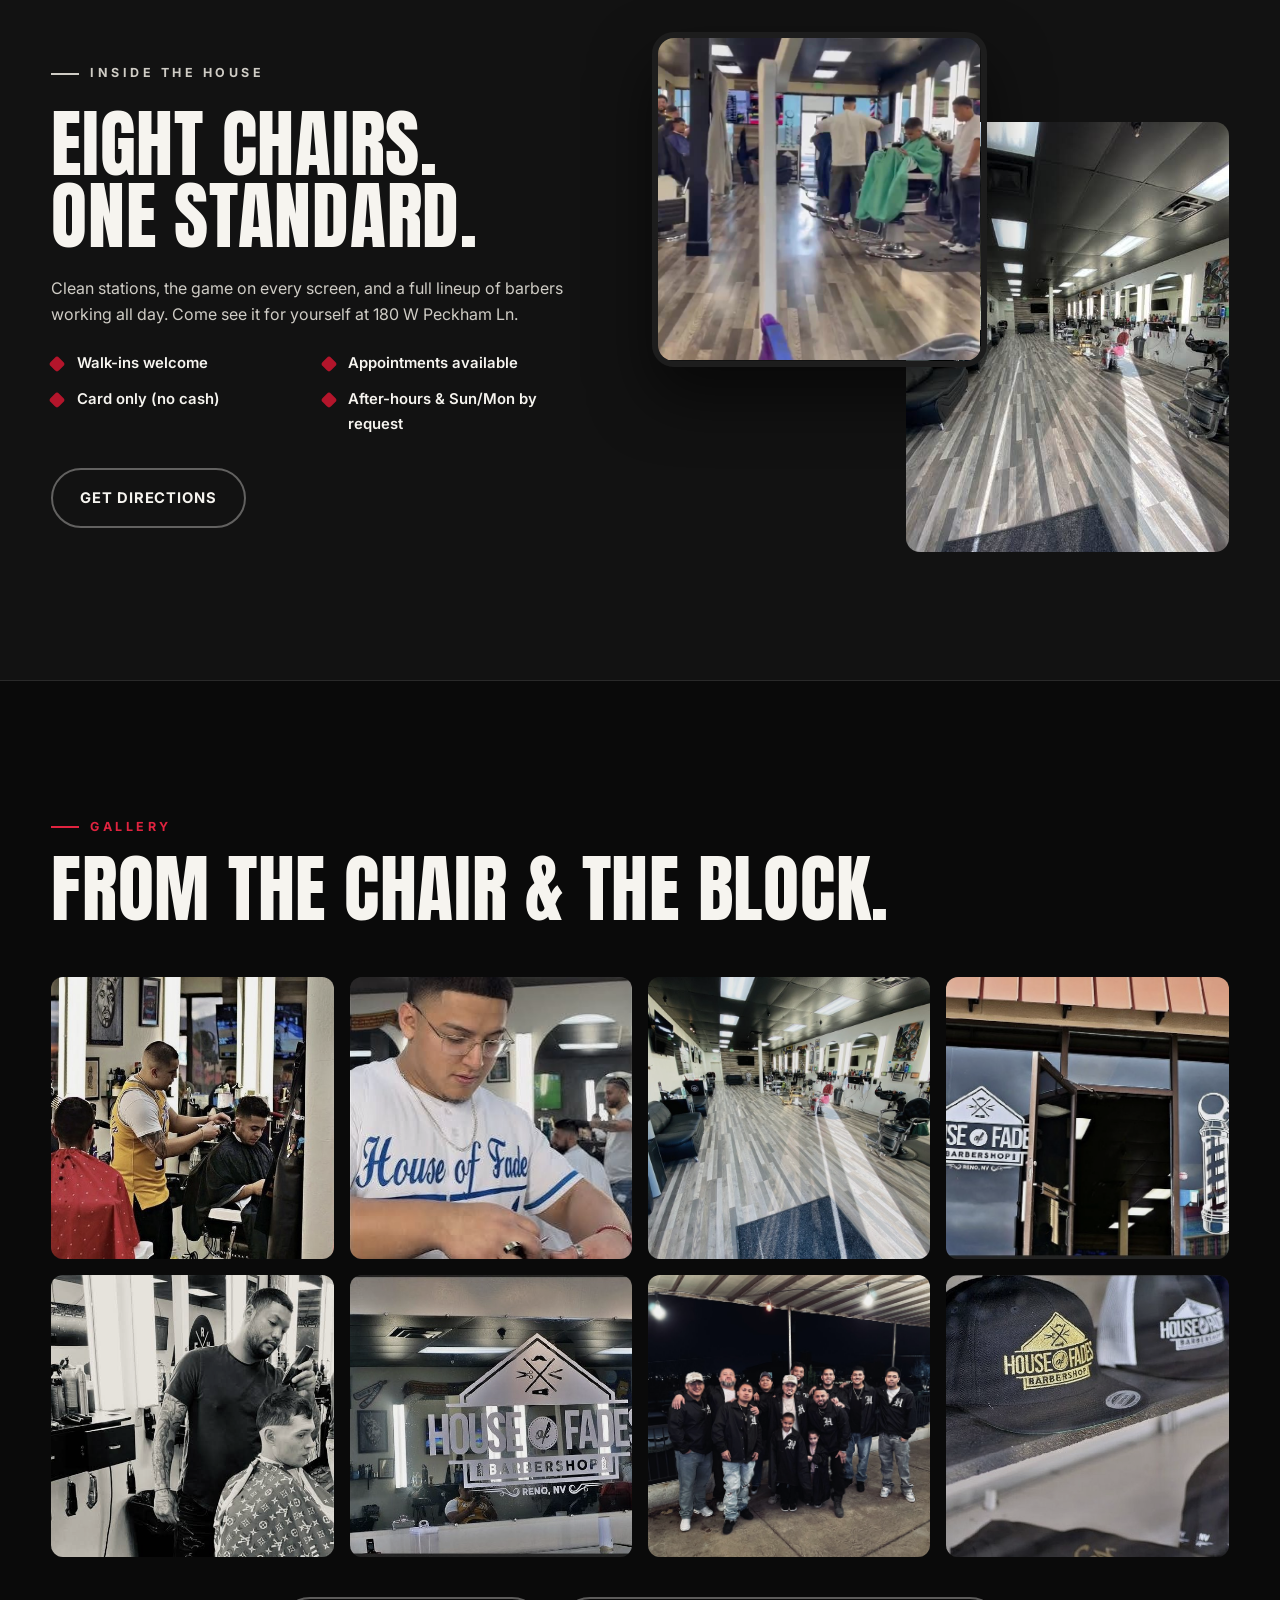
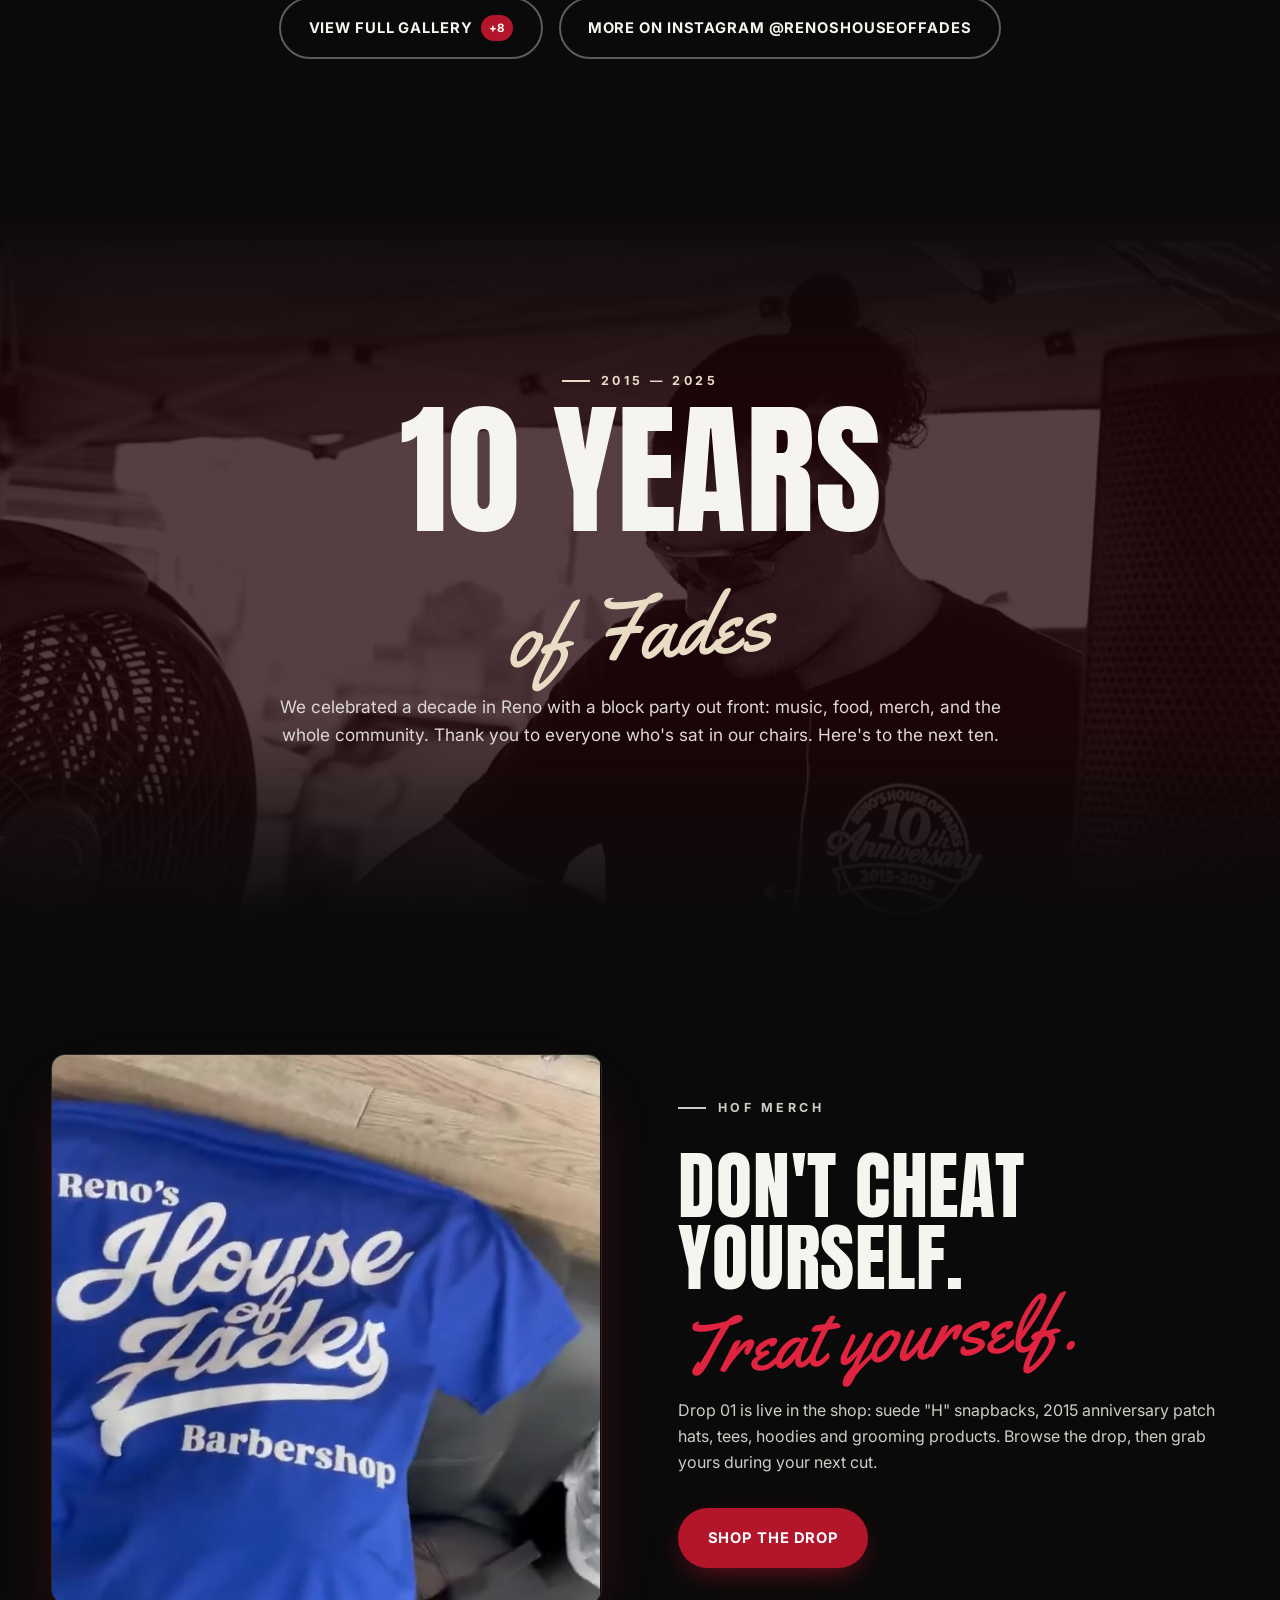
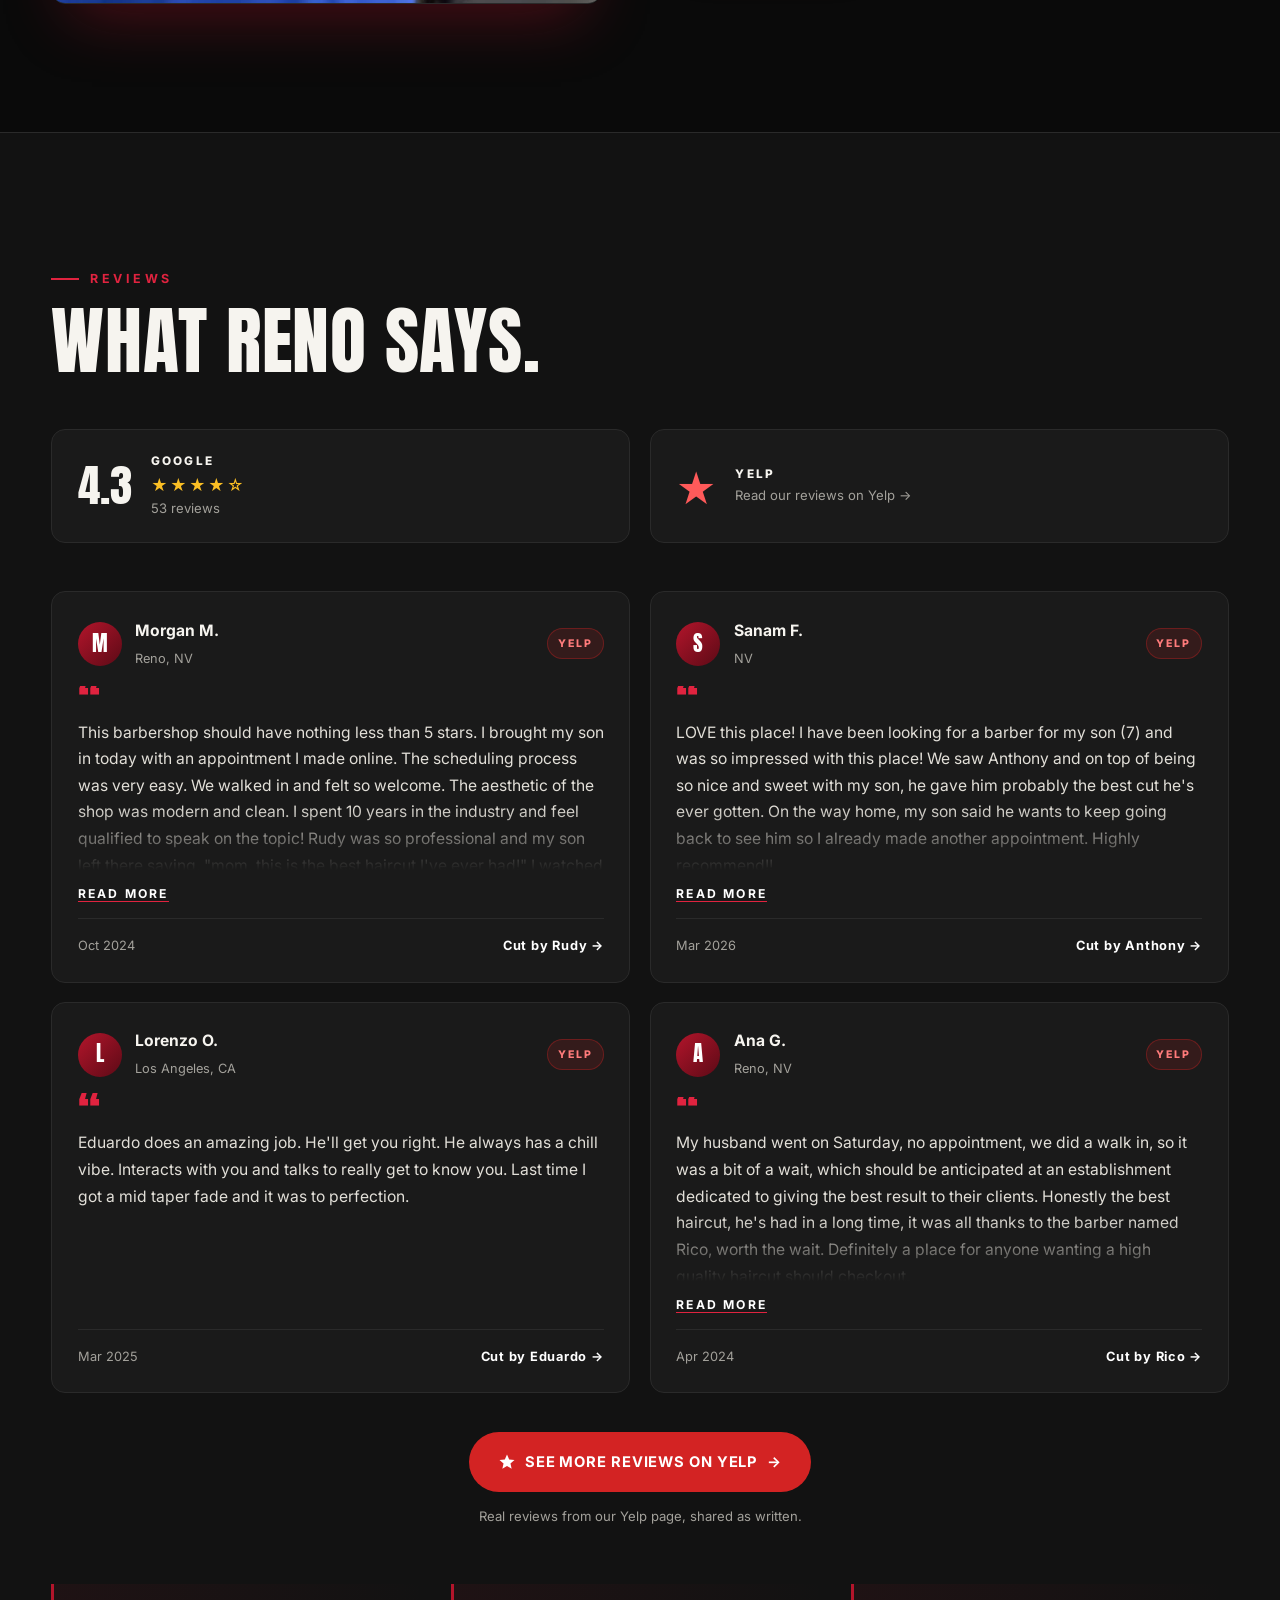
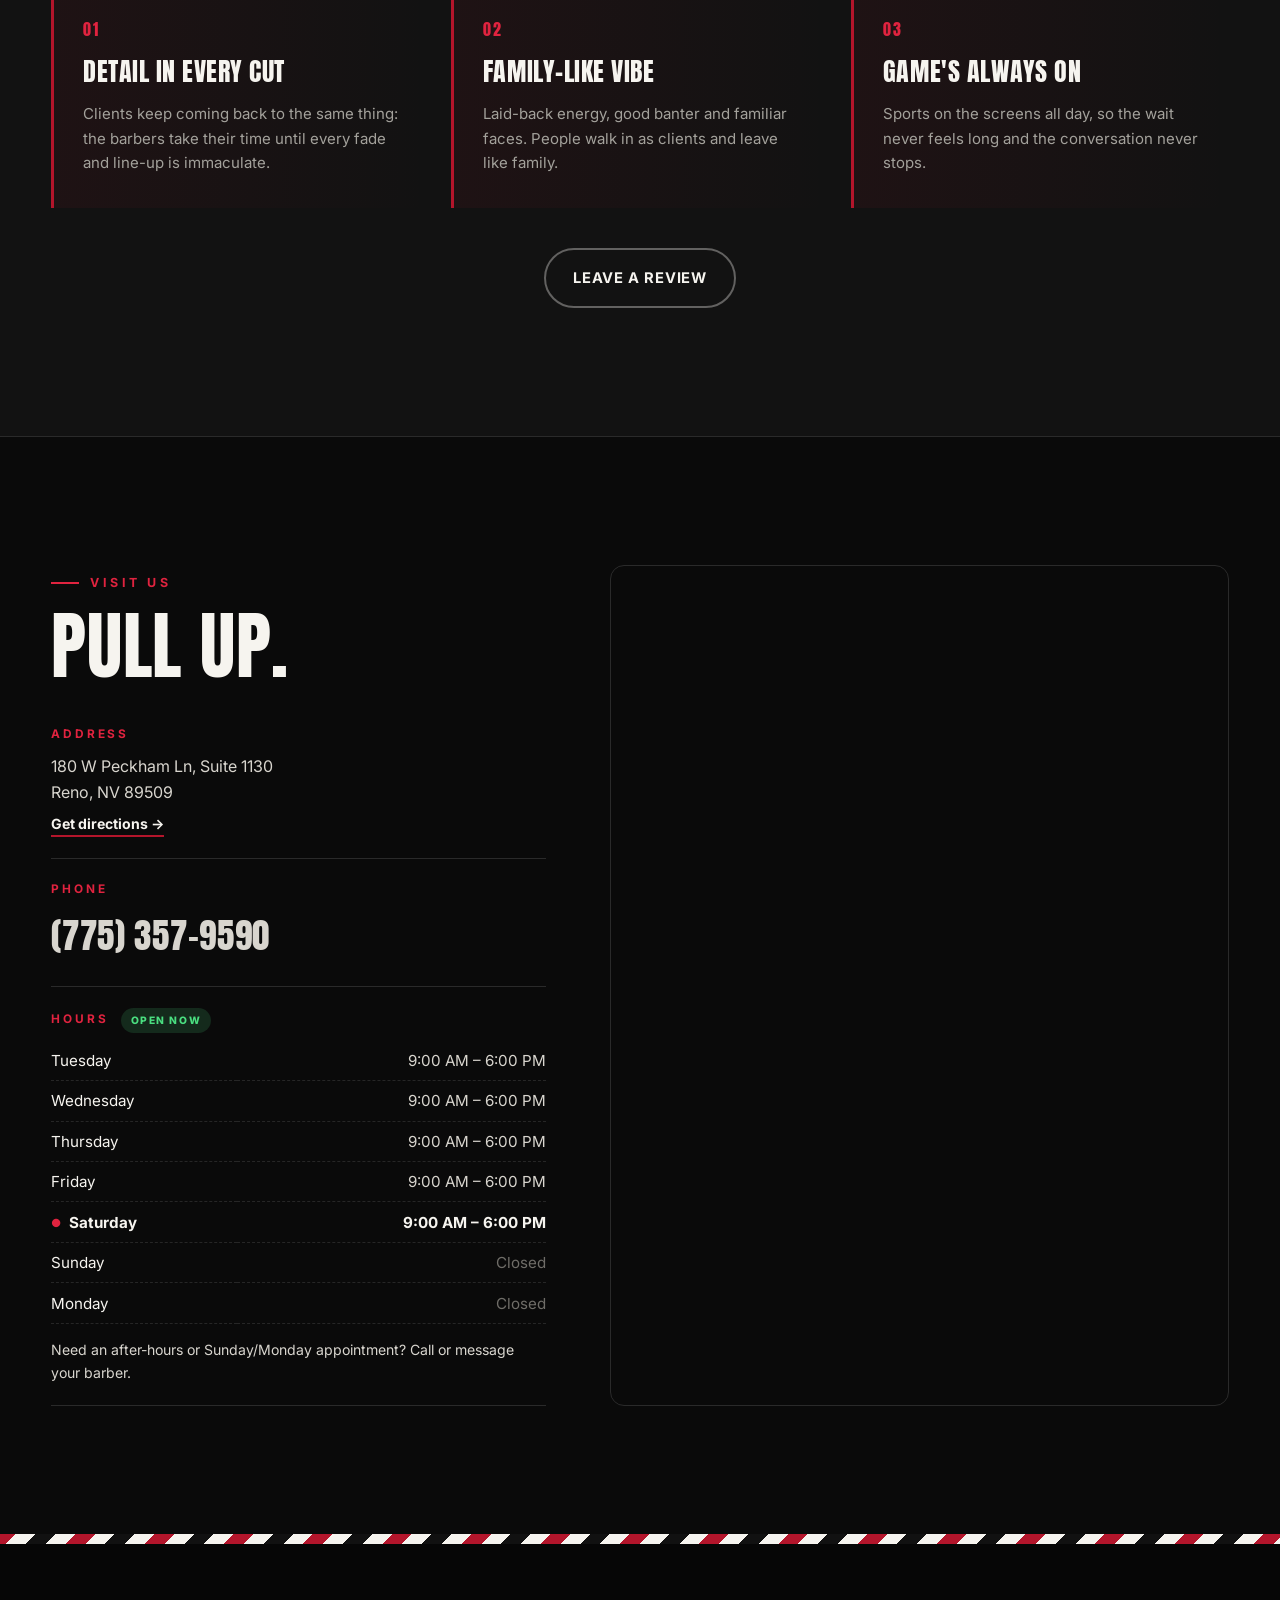
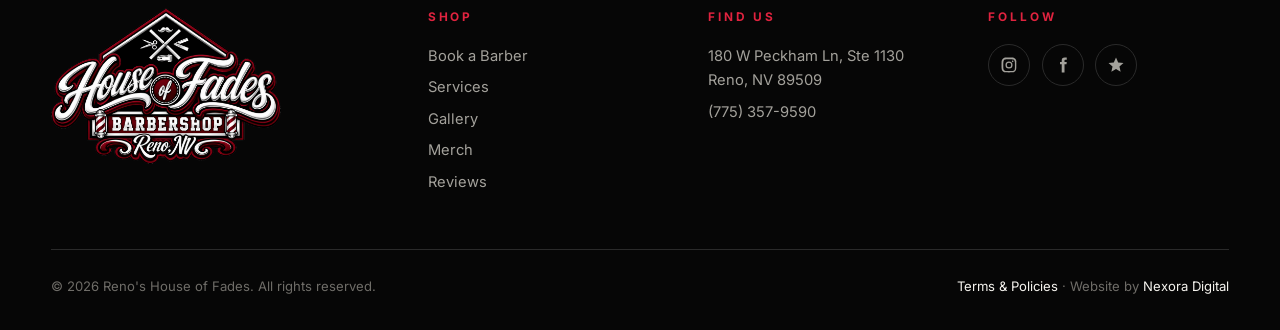
==== commit 1abb6f9c: "Hero: match RENO'S color to the wordmark red with cream outline Co-Authored-By: Claude Opus 5.5 <nor" ====
--- a/index.html
+++ b/index.html
@@ -16,7 +16,7 @@
   <link rel="preconnect" href="https://fonts.googleapis.com" />
   <link rel="preconnect" href="https://fonts.gstatic.com" crossorigin />
   <link href="https://fonts.googleapis.com/css2?family=Anton&family=Inter:wght@400;500;600;700;800&family=Yellowtail&display=swap" rel="stylesheet" />
-  <link rel="stylesheet" href="css/styles.css?v=13" />
+  <link rel="stylesheet" href="css/styles.css?v=14" />
 
   <script type="application/ld+json">
   {
--- a/css/styles.css
+++ b/css/styles.css
@@ -87,6 +87,7 @@
 @keyframes ping{70%{box-shadow:0 0 0 10px rgba(224,35,63,0)}100%{box-shadow:0 0 0 0 rgba(224,35,63,0)}}
 .hero-title{font-family:var(--display);font-weight:400;text-transform:uppercase;line-height:.88;margin:1.6rem 0 1.4rem}
 .hero-title .line{display:block;font-size:clamp(1.6rem,4vw,2.8rem);letter-spacing:.35em;color:var(--cream)}
+.hero-title > .line:first-child{color:var(--blue);text-shadow:1px 0 0 var(--cream),-1px 0 0 var(--cream),0 1px 0 var(--cream),0 -1px 0 var(--cream),1px 1px 0 var(--cream),-1px -1px 0 var(--cream),1px -1px 0 var(--cream),-1px 1px 0 var(--cream),0 8px 24px rgba(0,0,0,.6)}
 .hero-title .big{font-size:clamp(3.6rem,13vw,10.5rem);letter-spacing:.01em;color:var(--white);text-shadow:0 10px 40px rgba(0,0,0,.5)}
 .hero-title em{font-family:var(--script);font-style:normal;text-transform:none;font-size:.55em;color:var(--blue-2);display:inline-block;transform:translateY(-.15em) rotate(-8deg);margin:0 .05em}
 .hero-wordmark{display:block;margin:.45rem auto 0;width:min(92vw,880px)}
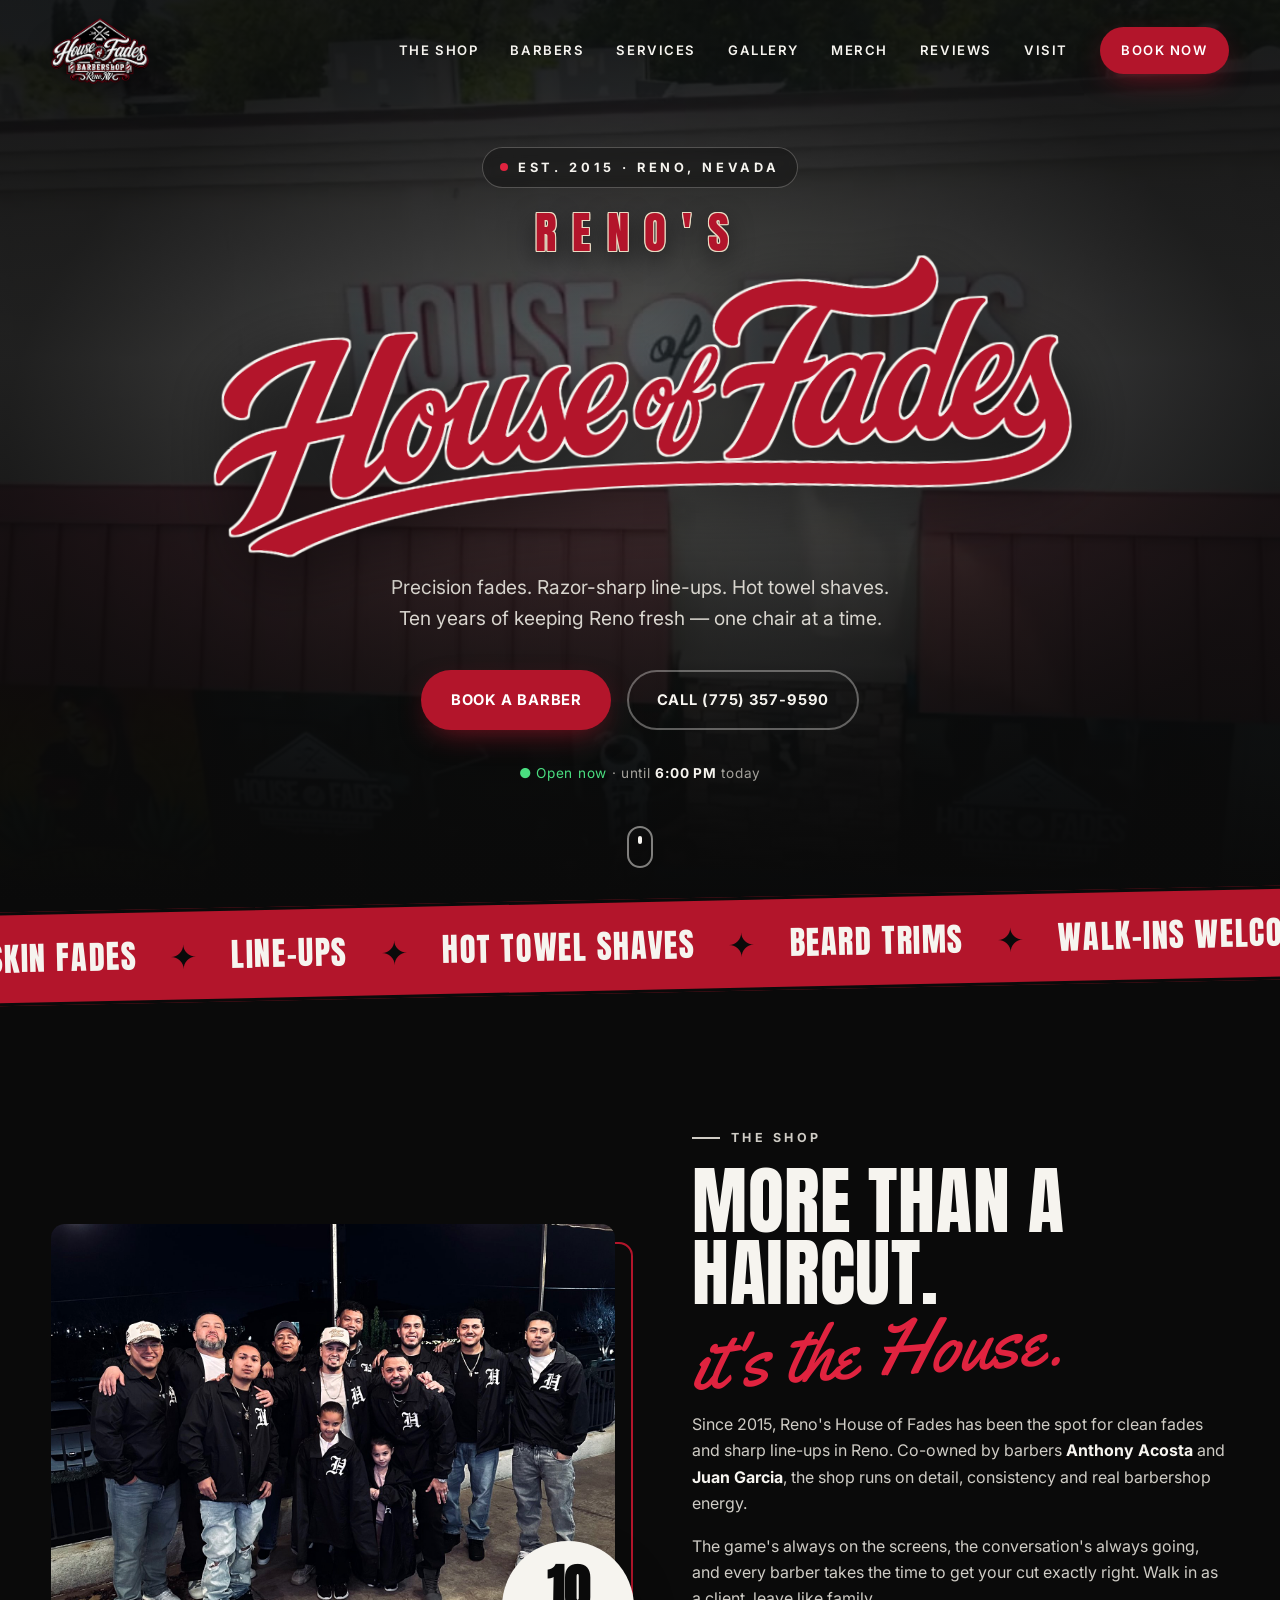
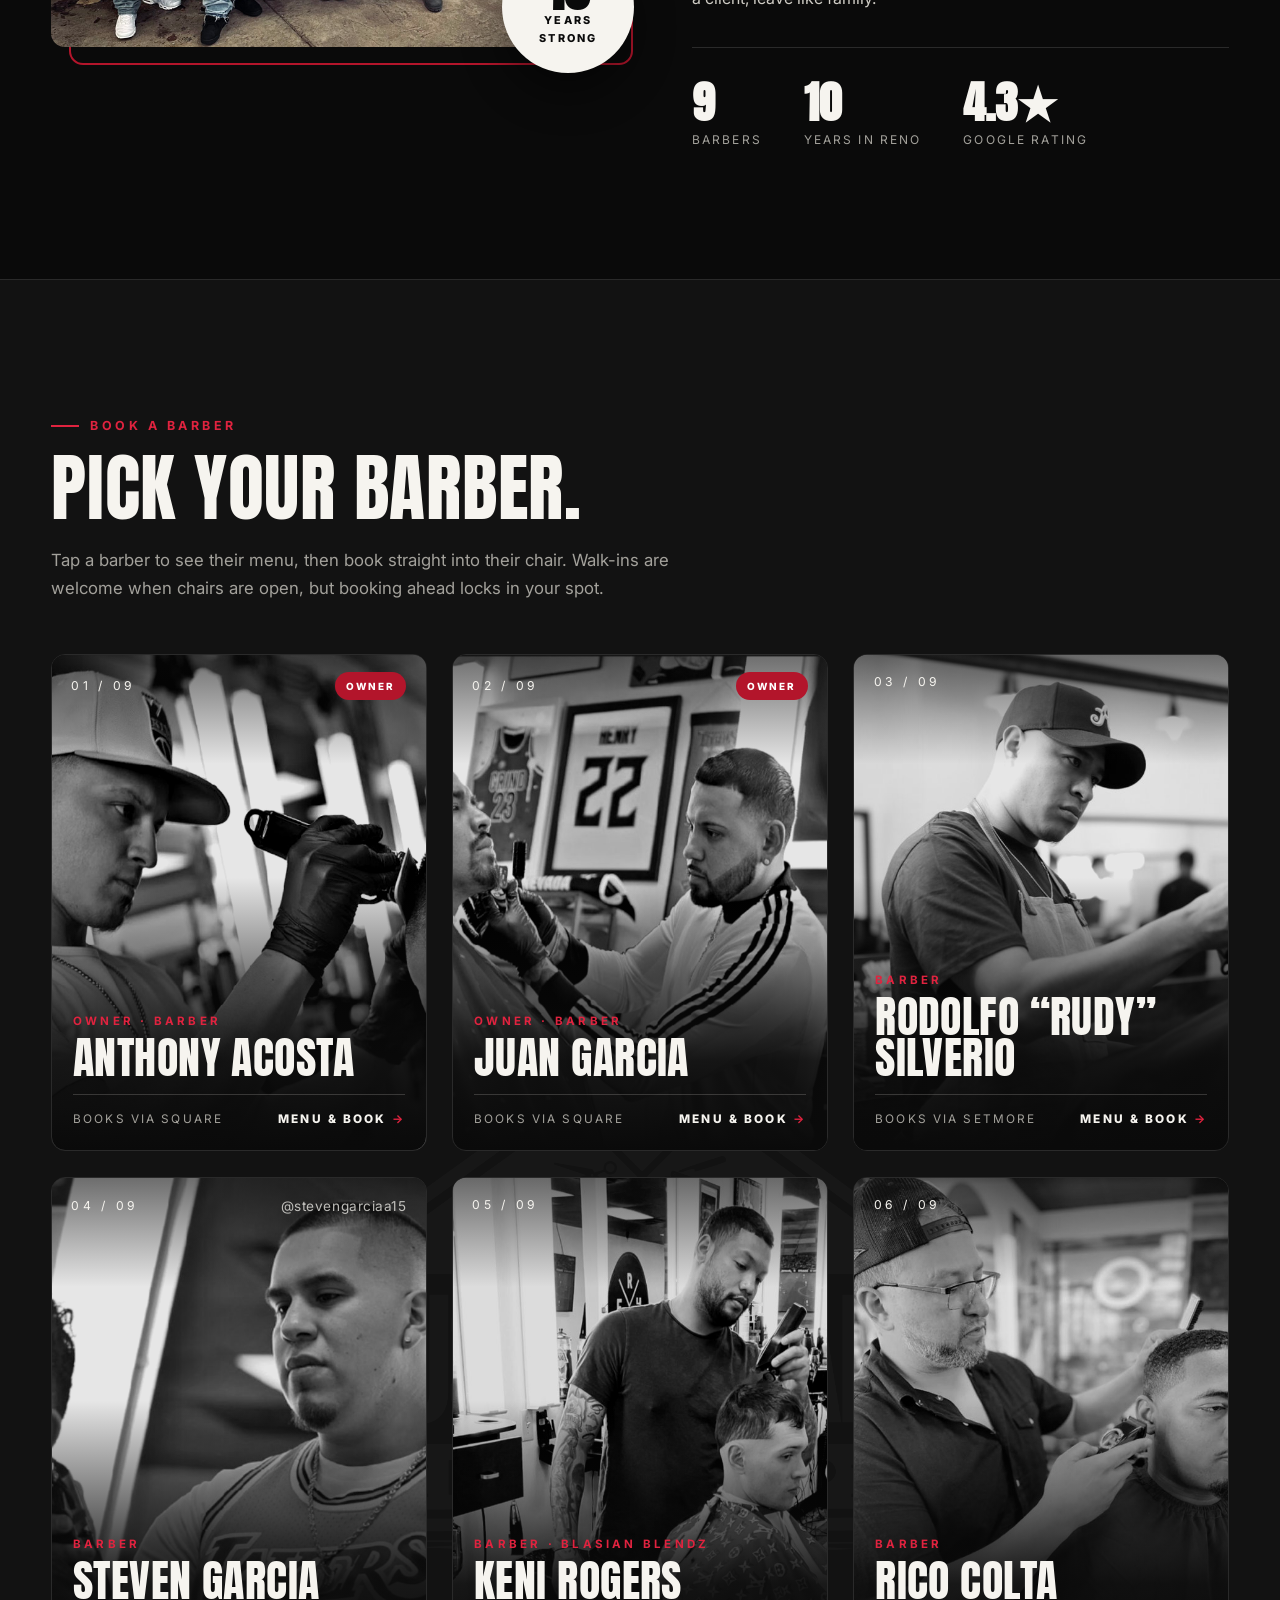
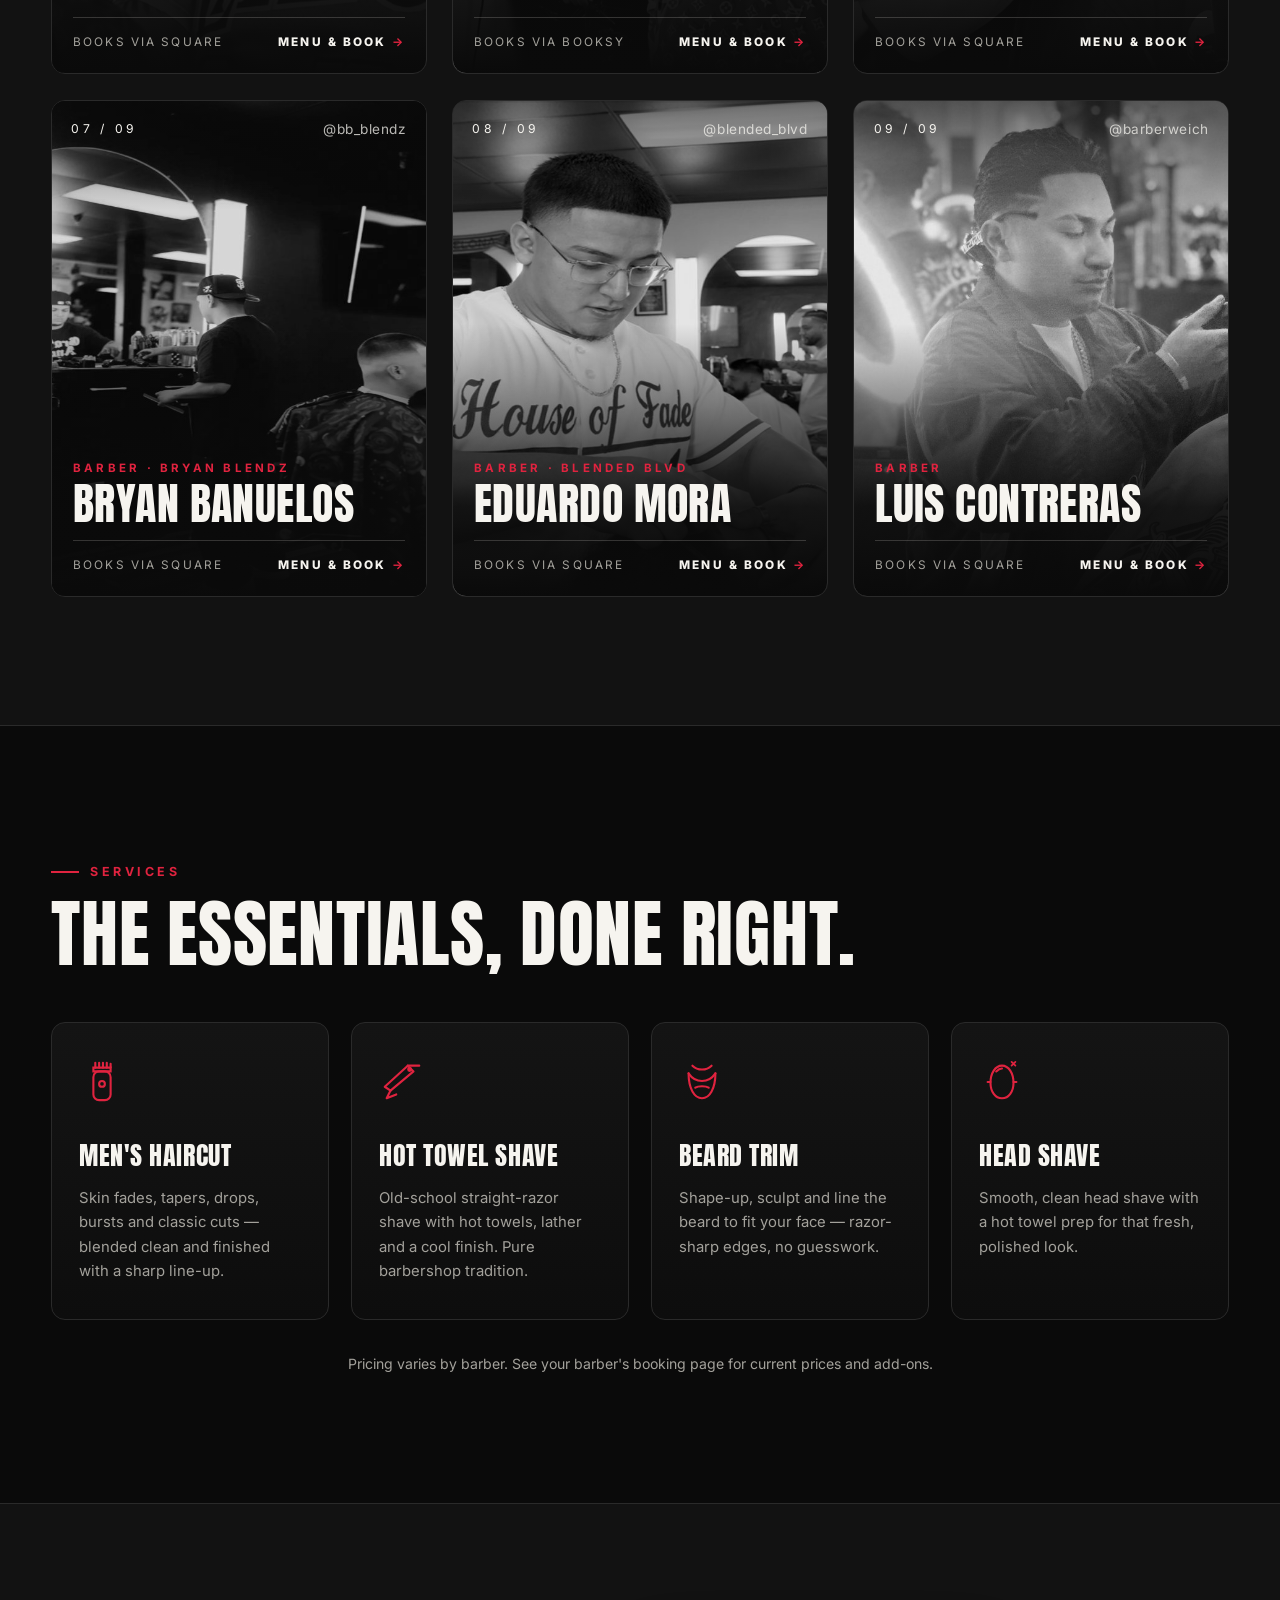
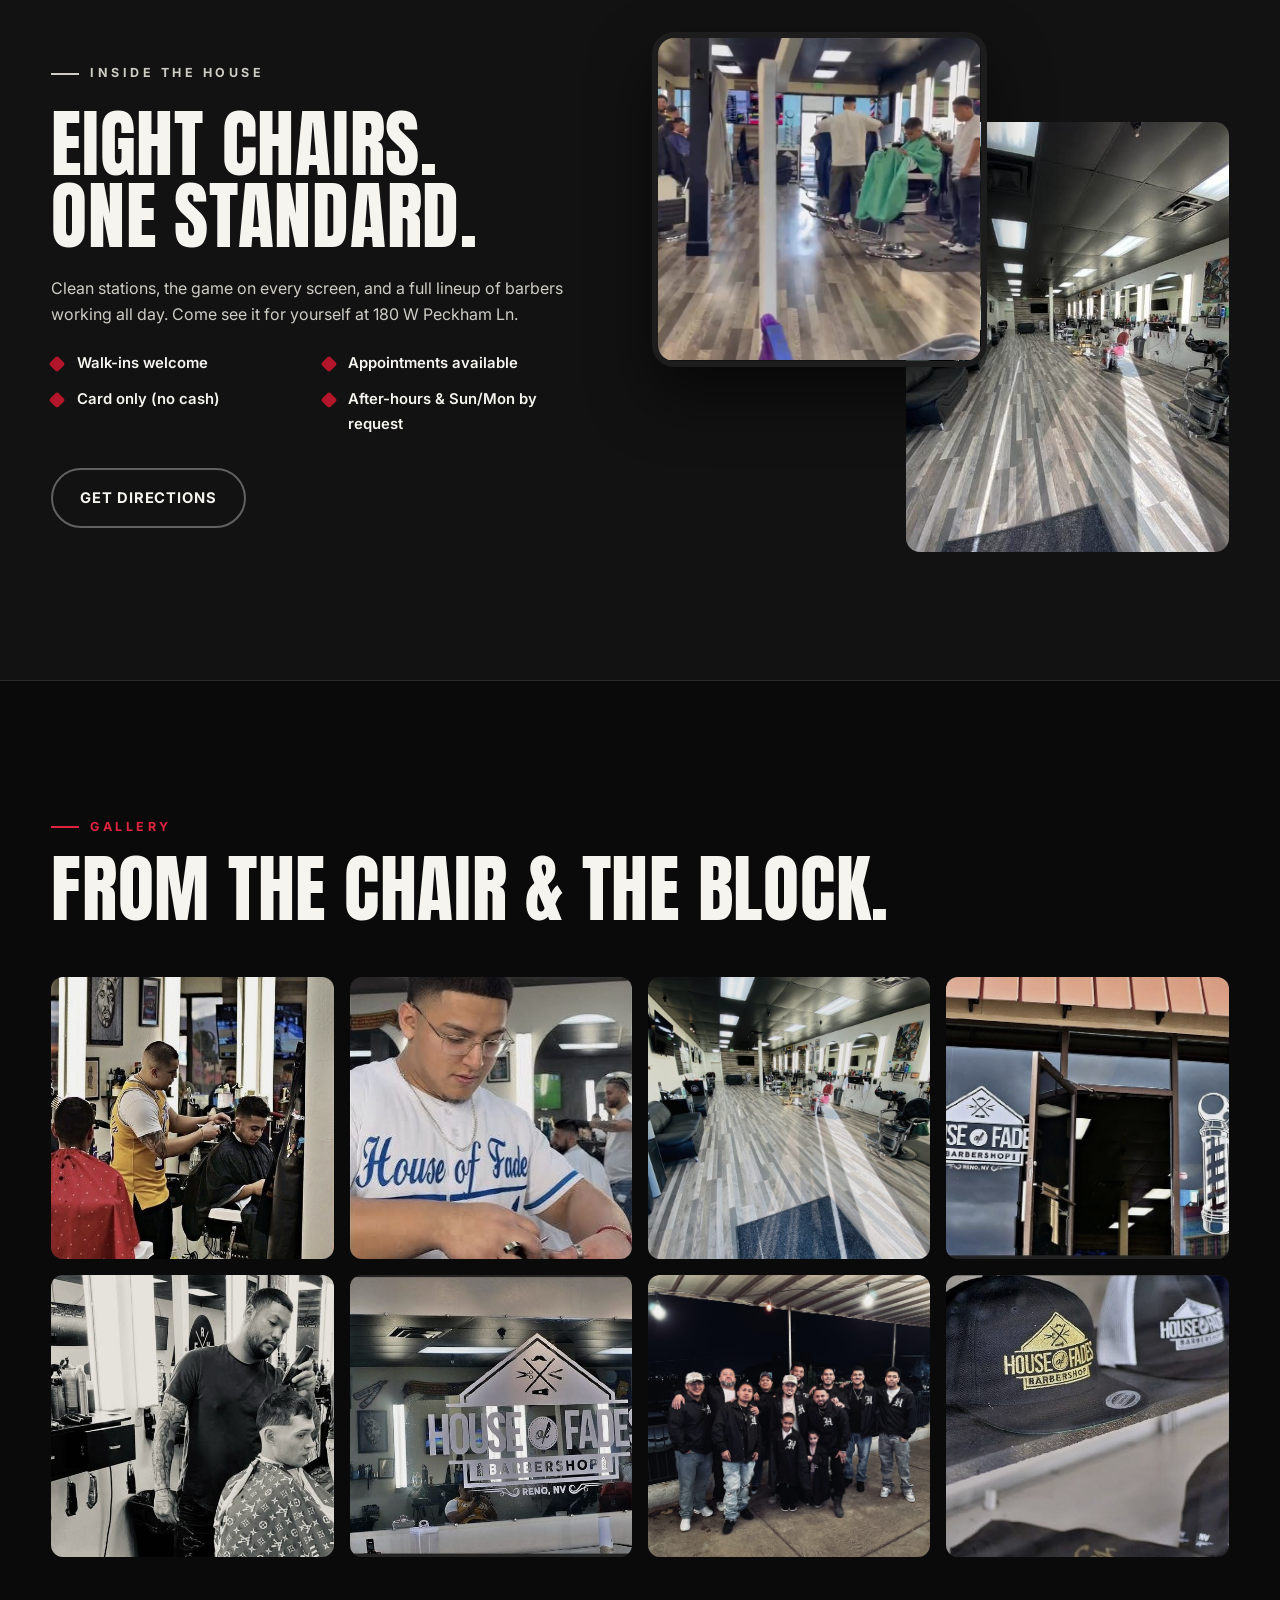
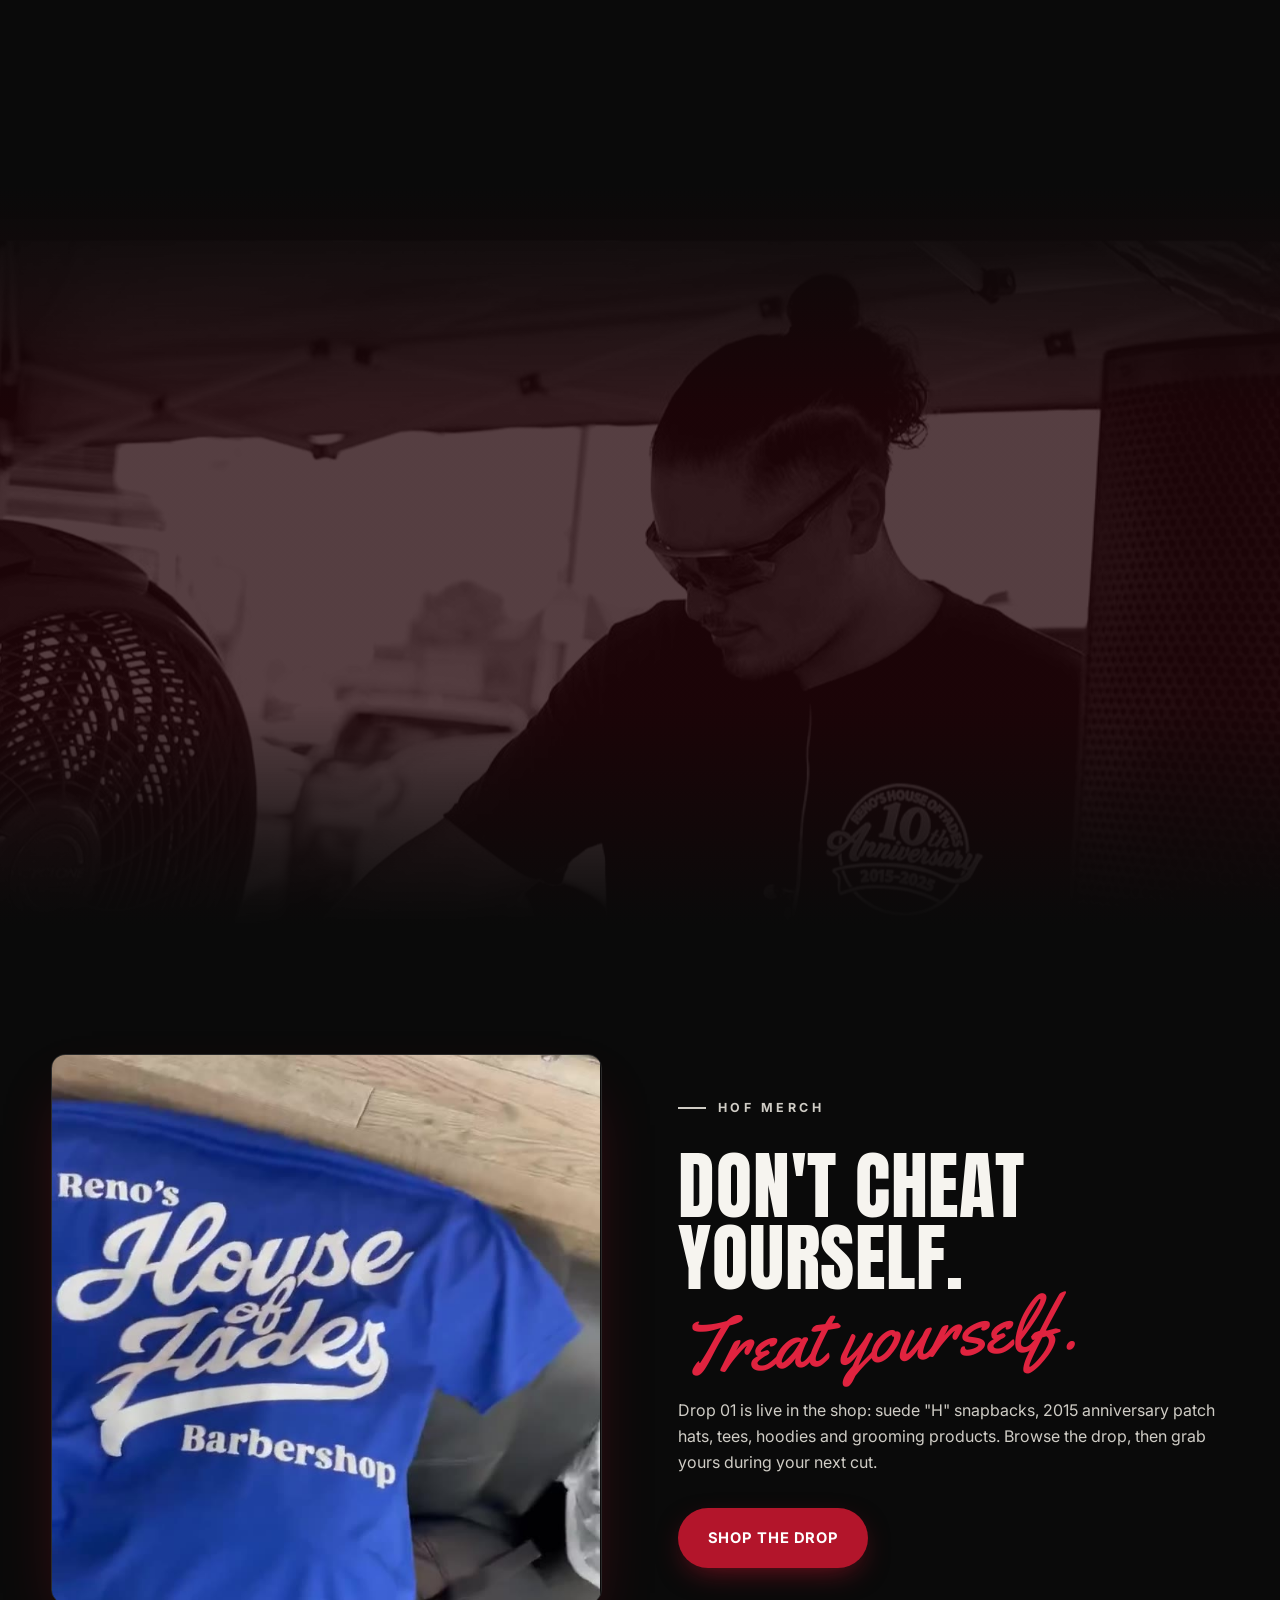
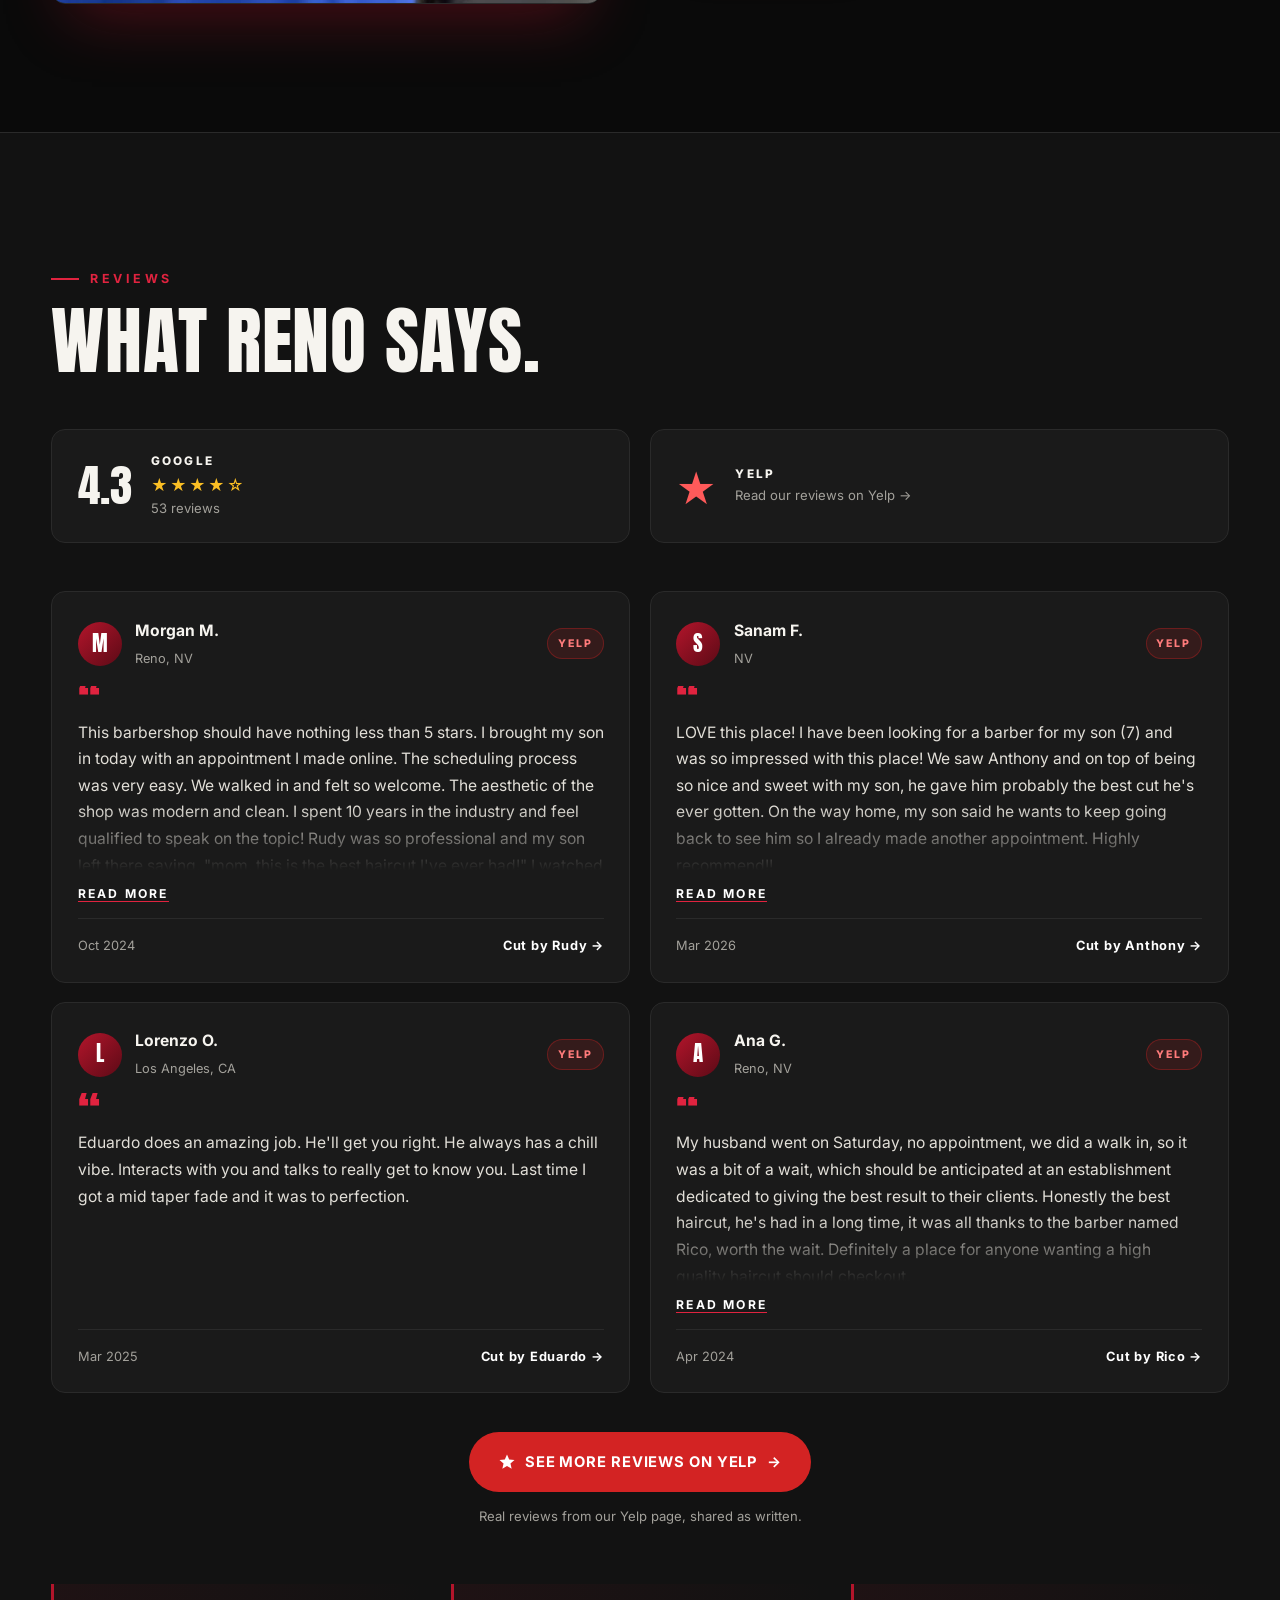
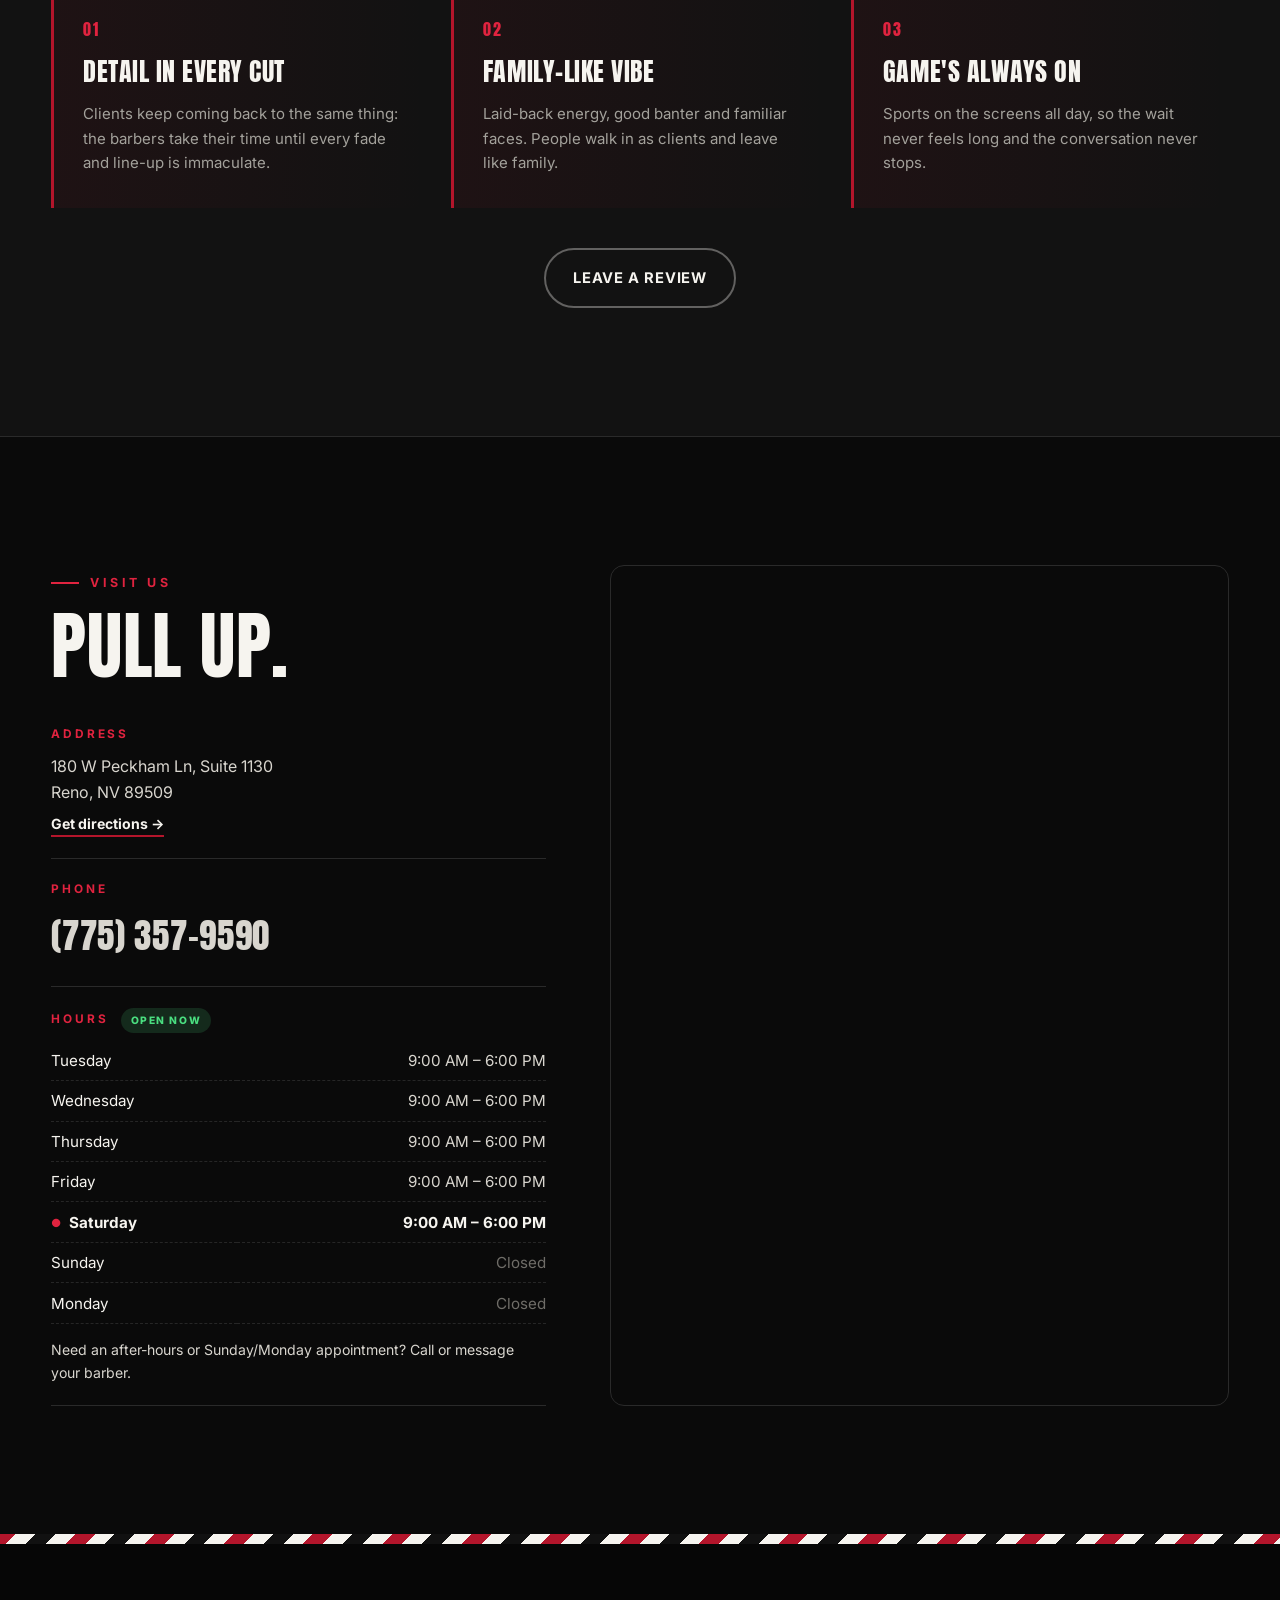
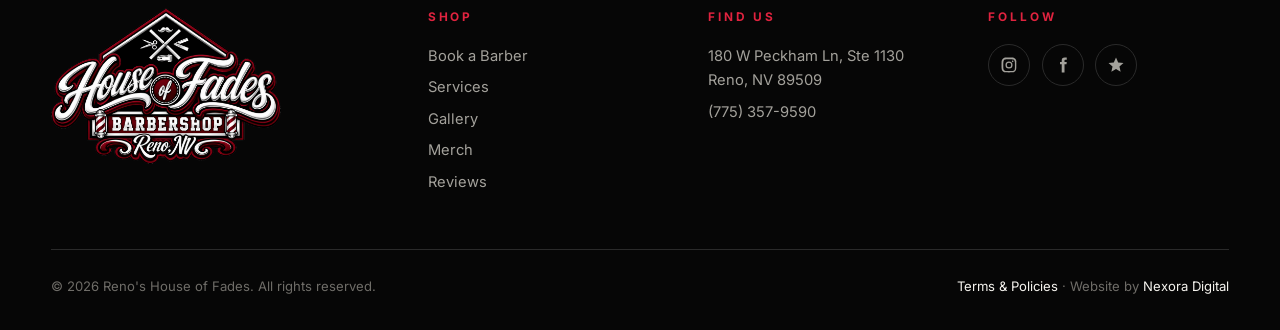
==== commit 3578e8bb: "Add Instagram links for Juan Garcia, Steven Garcia, Bryan Banuelos, Eduardo Mora Co-Authored-By: Cla" ====
--- a/index.html
+++ b/index.html
@@ -358,7 +358,7 @@
   </div>
 
   <script src="js/nav.js?v=1"></script>
-  <script src="js/data.js?v=10"></script>
+  <script src="js/data.js?v=11"></script>
   <script src="js/main.js?v=10"></script>
 </body>
 </html>
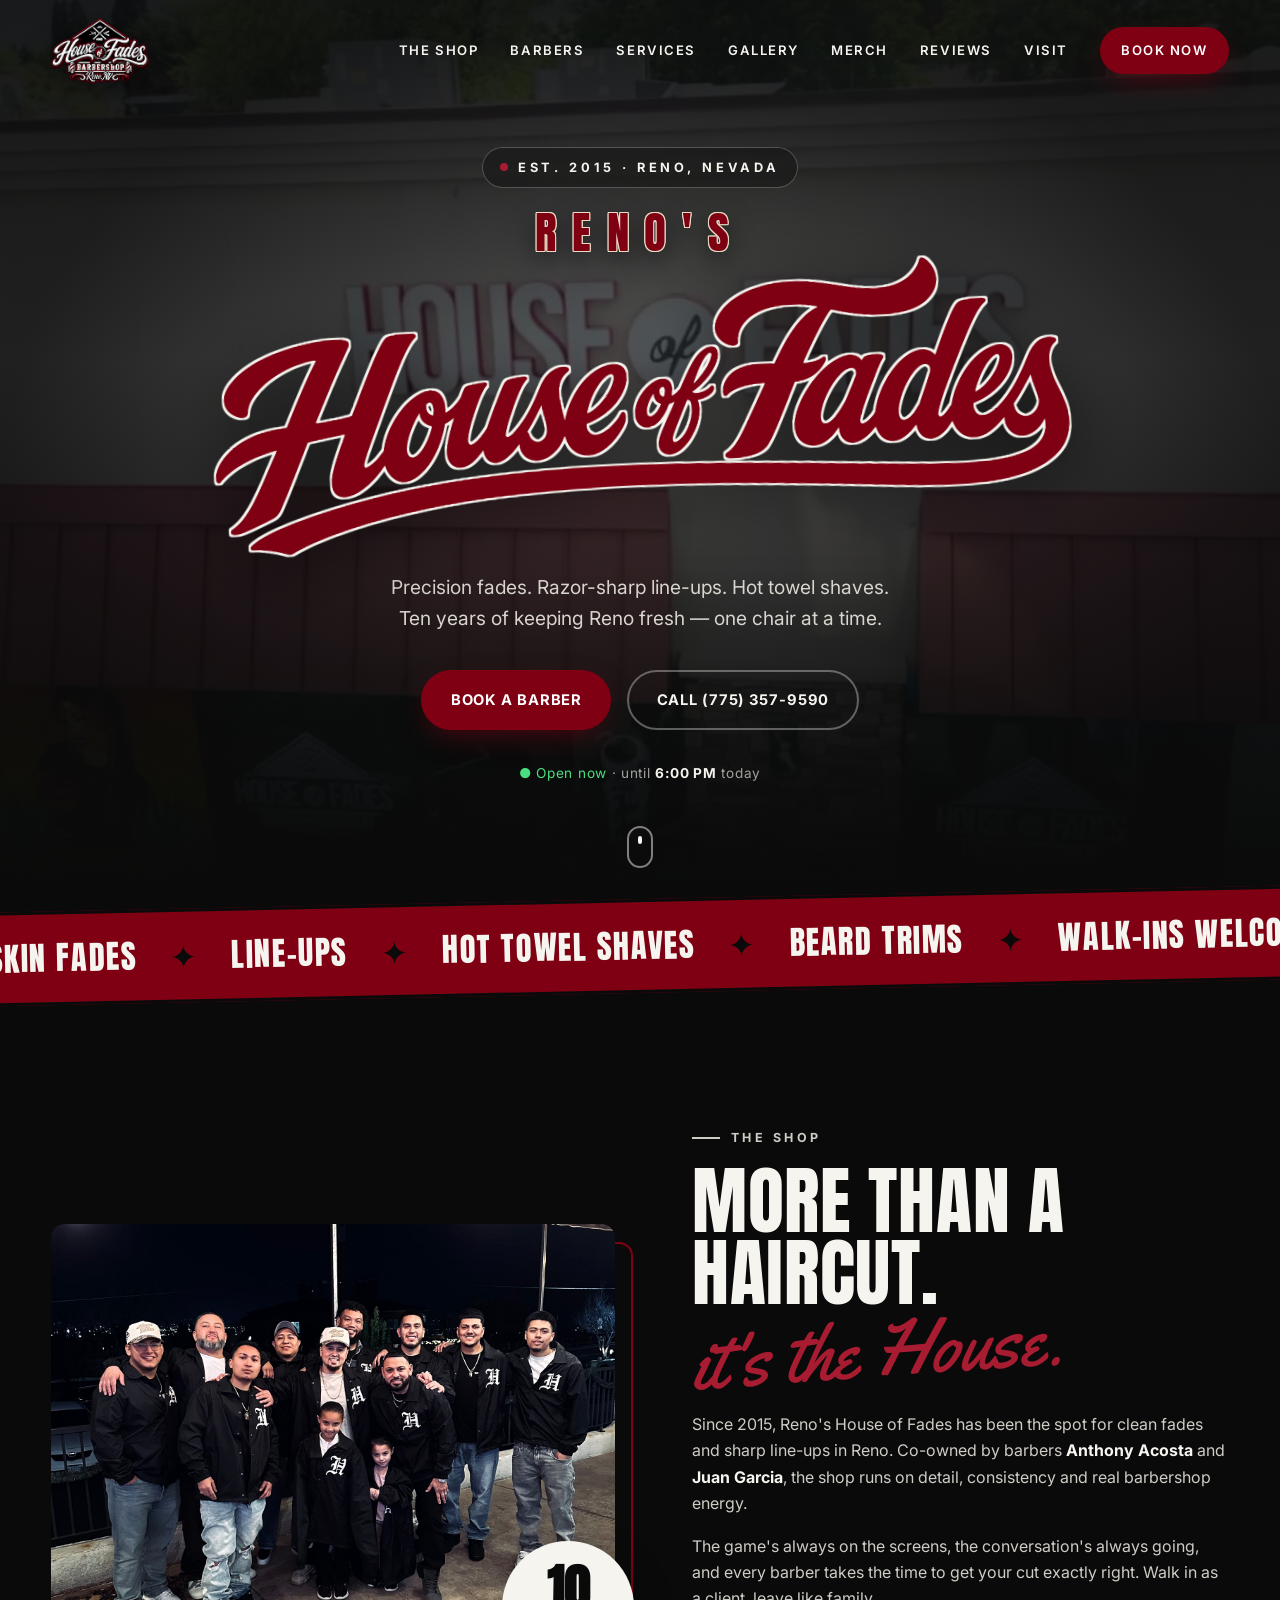
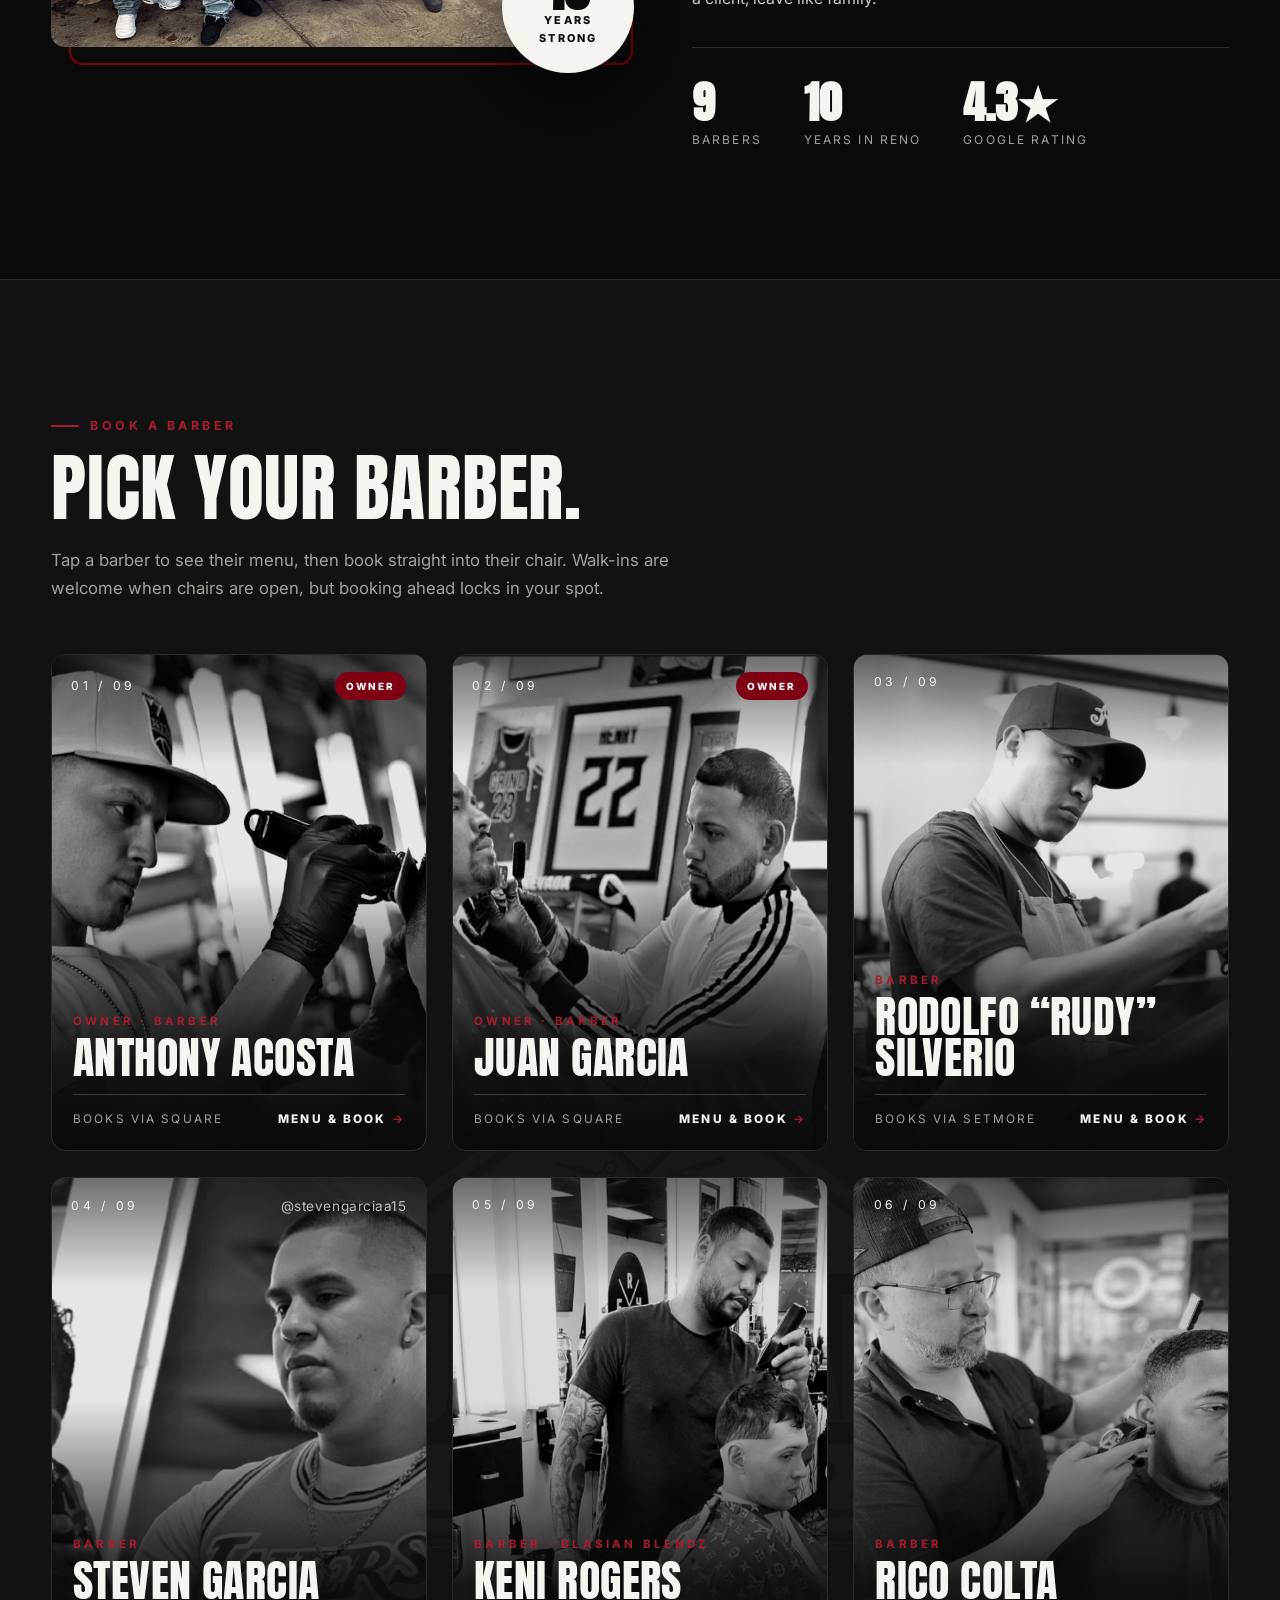
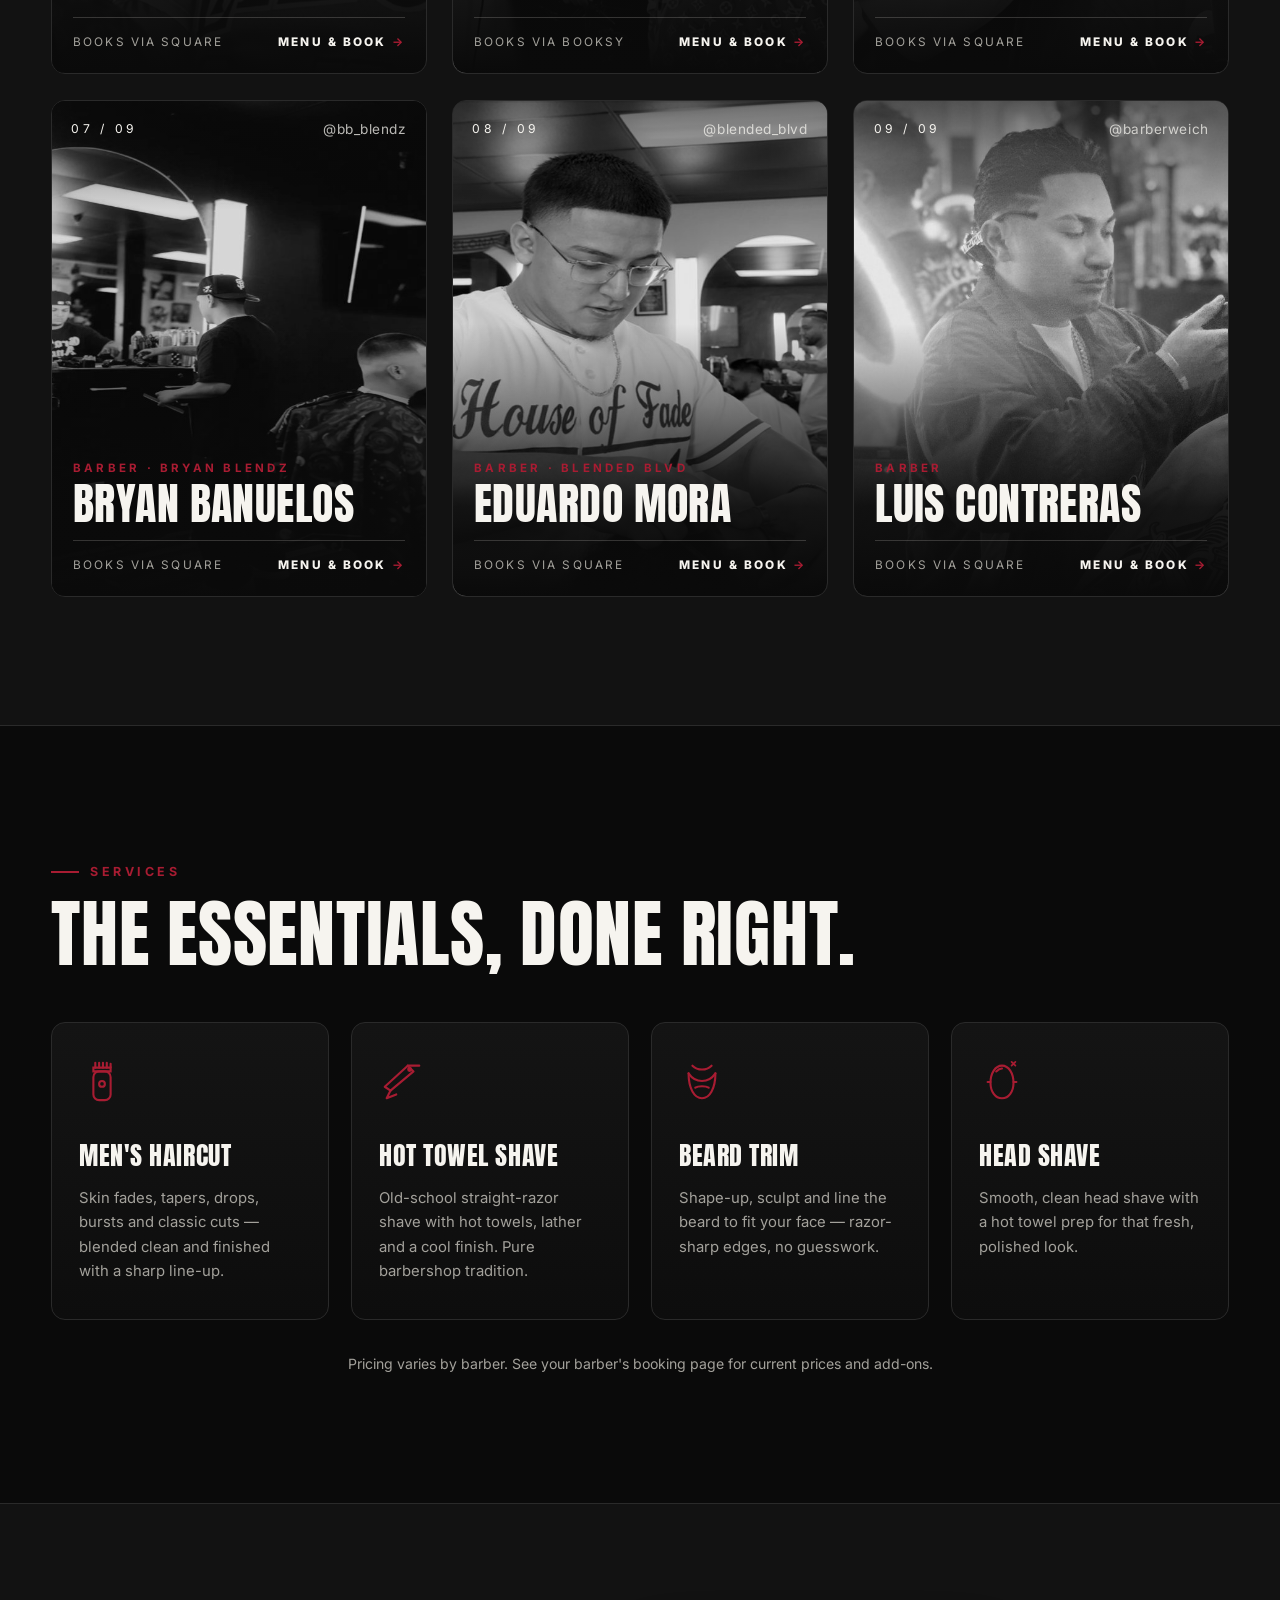
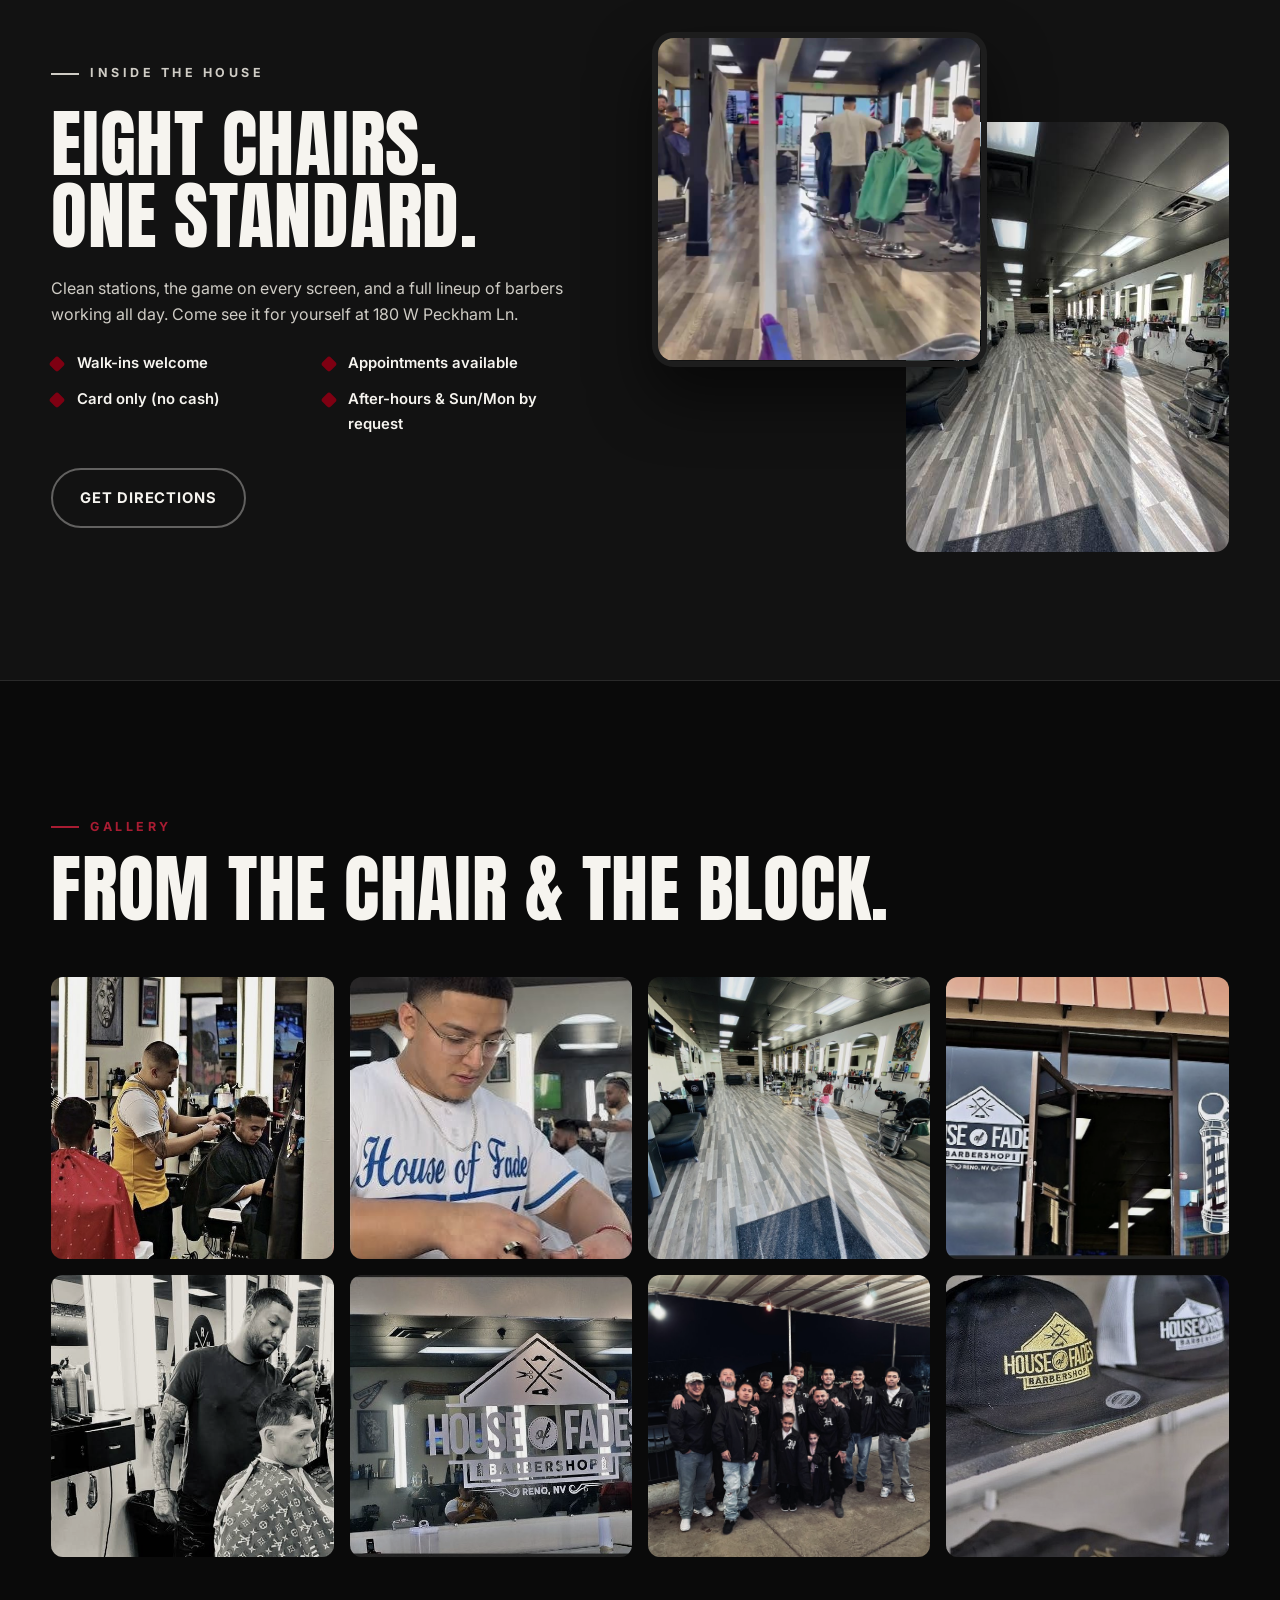
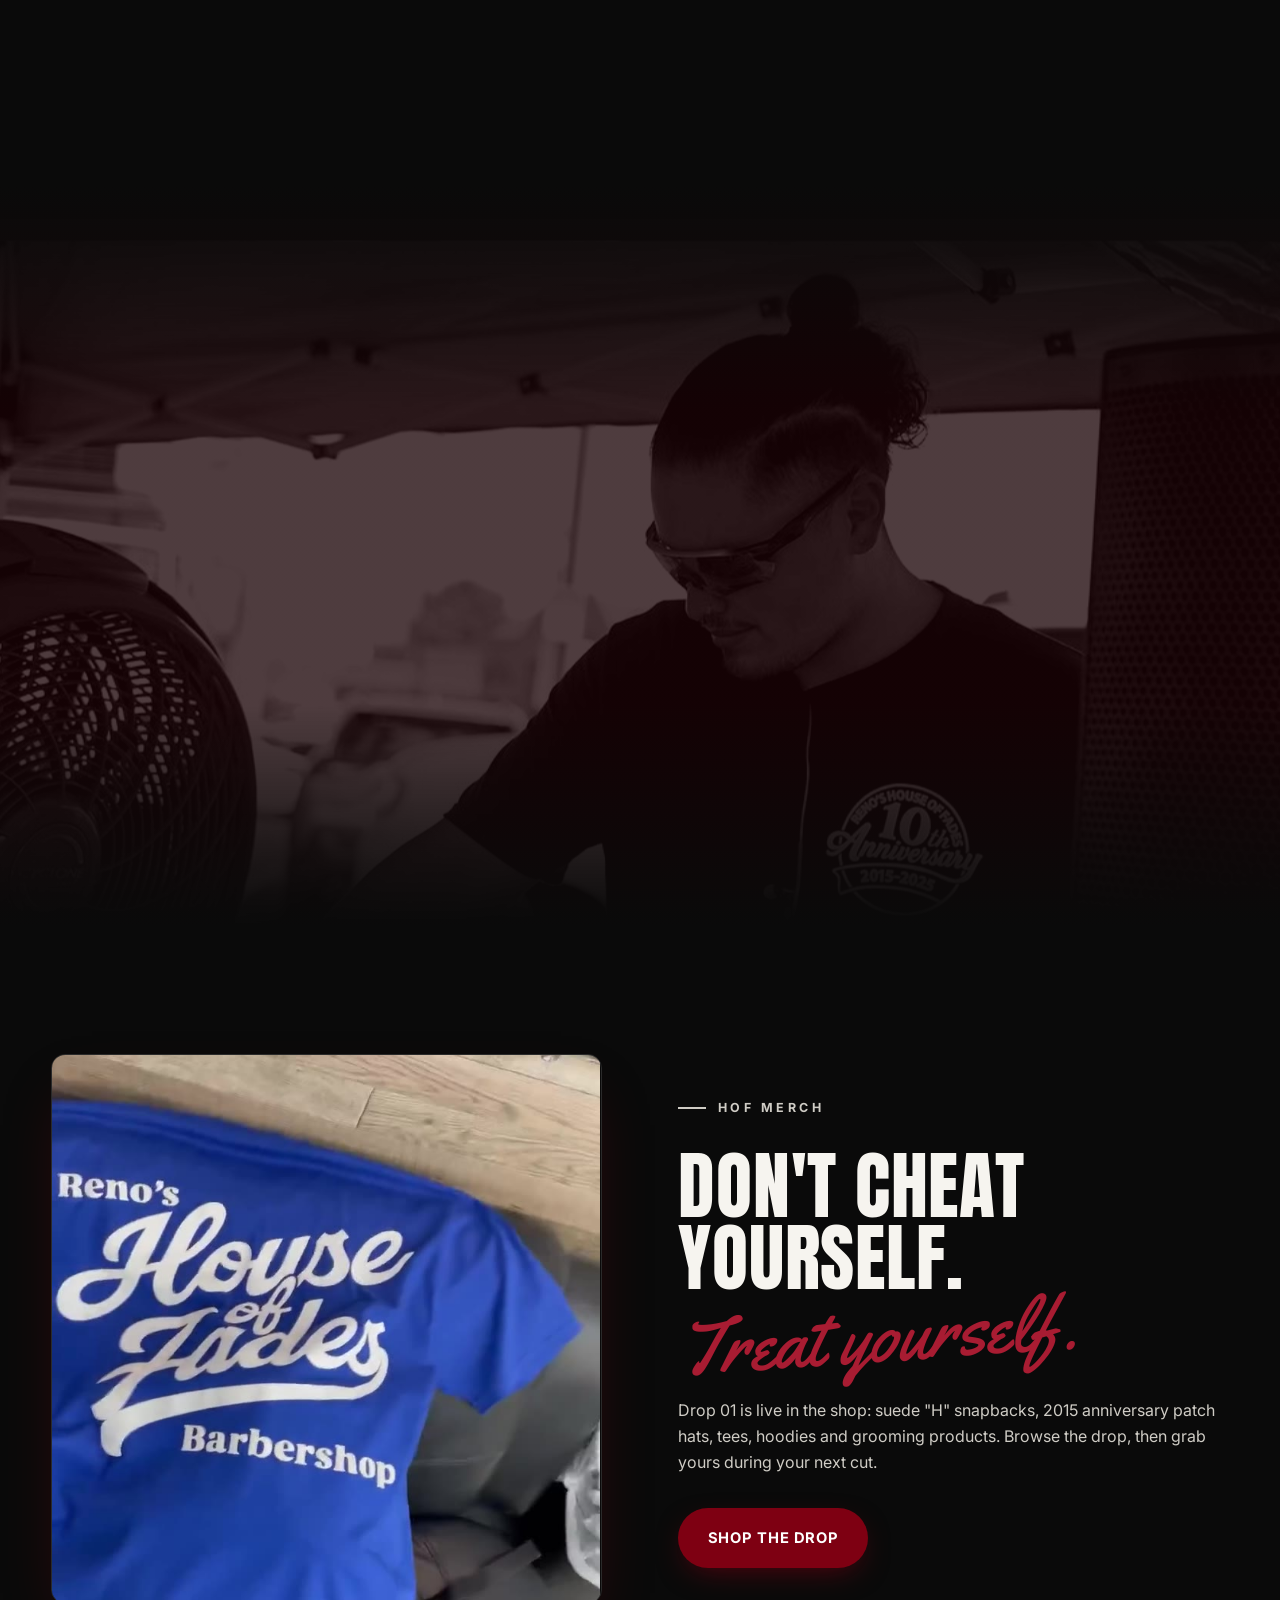
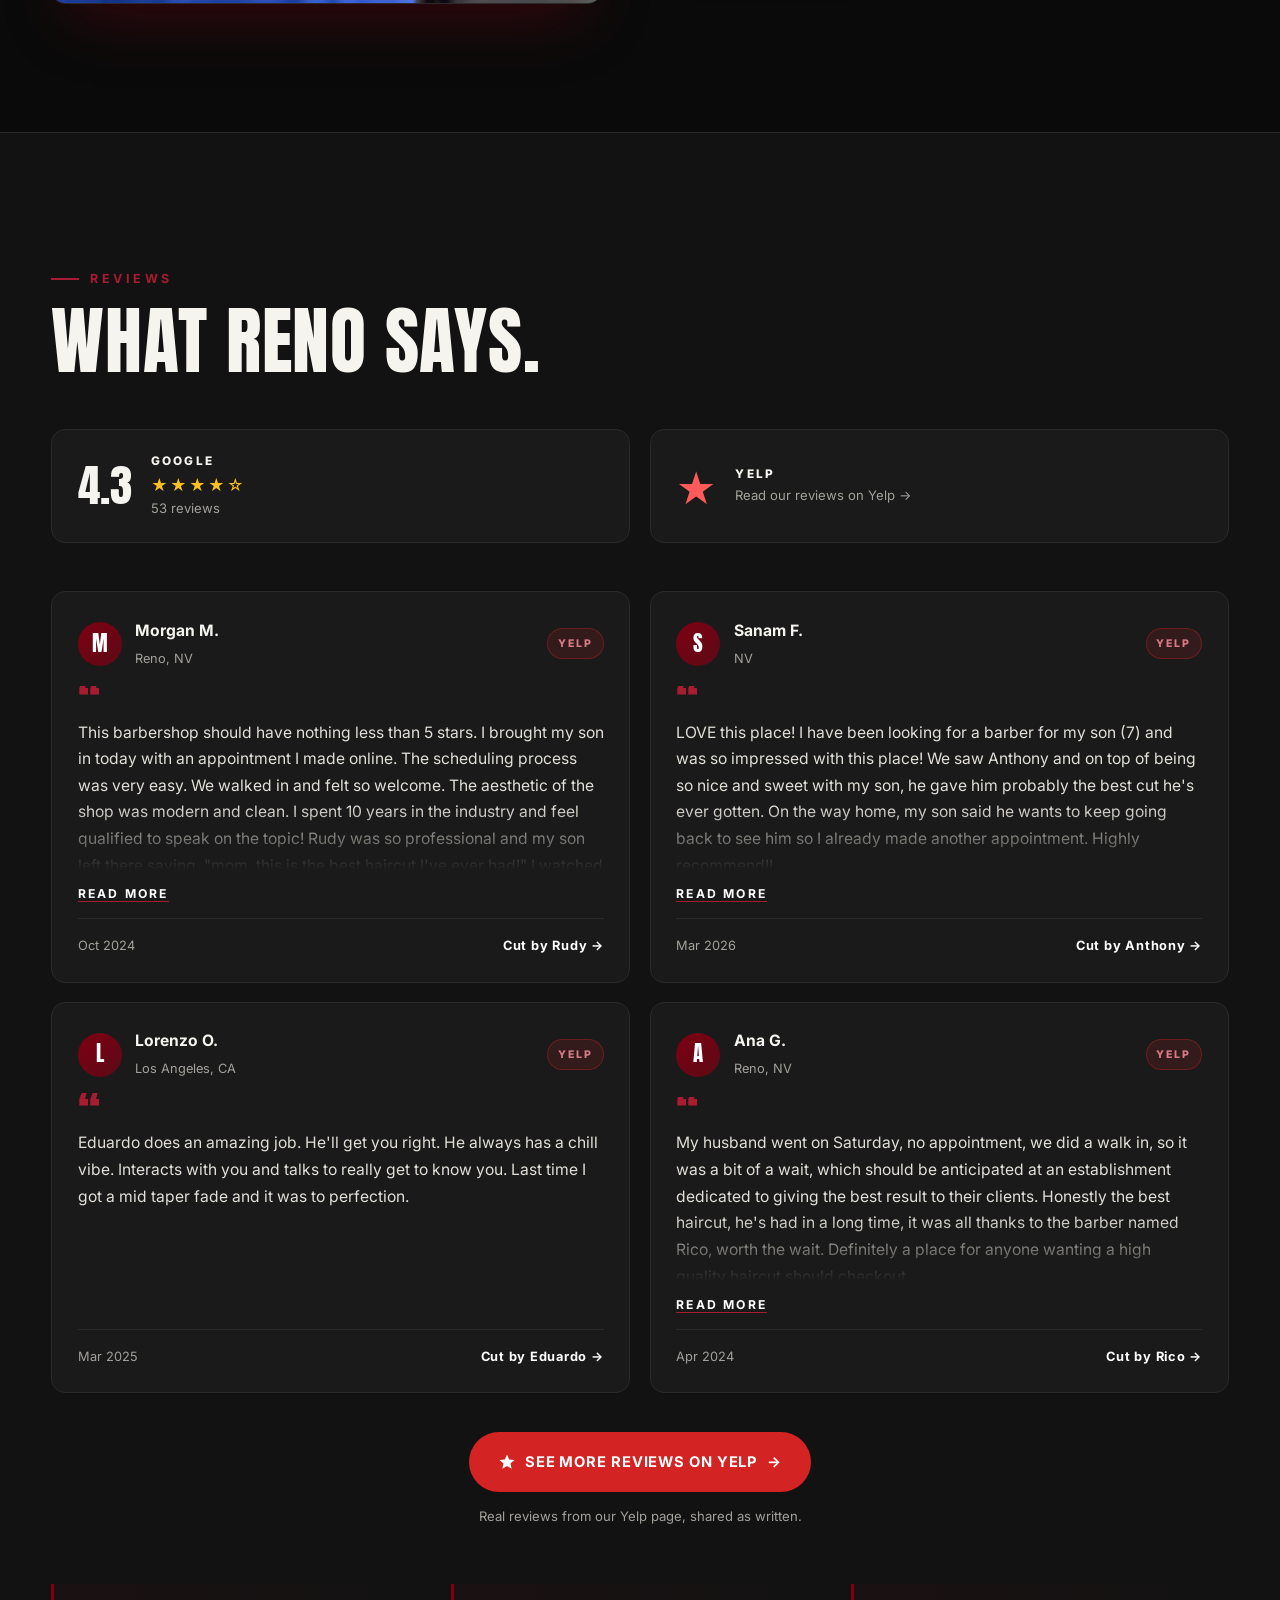
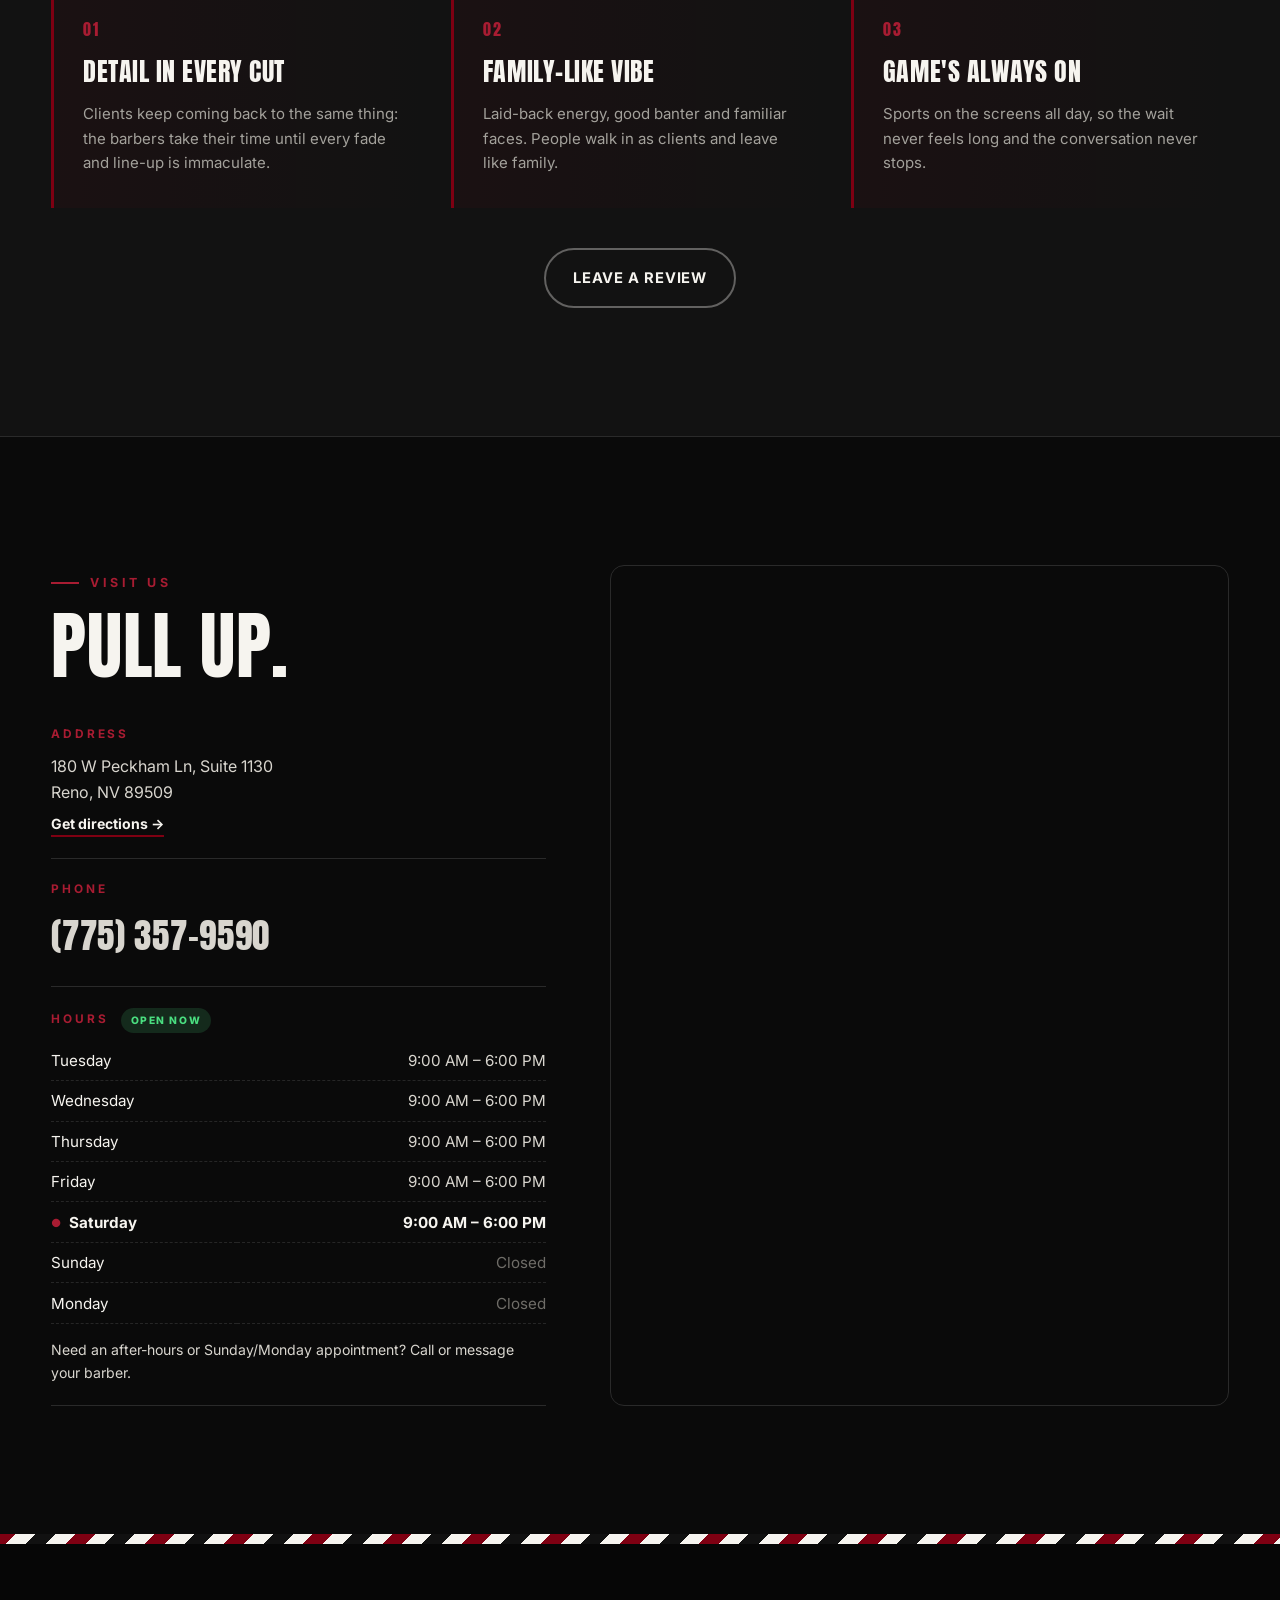
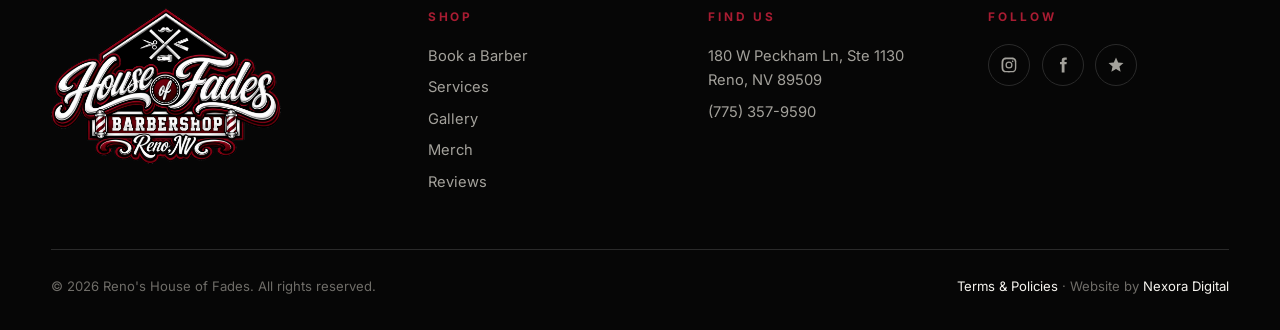
==== commit 43020f00: "Match all site reds to the wine red in the House of Fades logo (#7E0012) - Buttons, accents, wordmar" ====
--- a/index.html
+++ b/index.html
@@ -16,7 +16,7 @@
   <link rel="preconnect" href="https://fonts.googleapis.com" />
   <link rel="preconnect" href="https://fonts.gstatic.com" crossorigin />
   <link href="https://fonts.googleapis.com/css2?family=Anton&family=Inter:wght@400;500;600;700;800&family=Yellowtail&display=swap" rel="stylesheet" />
-  <link rel="stylesheet" href="css/styles.css?v=14" />
+  <link rel="stylesheet" href="css/styles.css?v=15" />
 
   <script type="application/ld+json">
   {
@@ -82,7 +82,7 @@
       <p class="eyebrow reveal"><span class="dot"></span> Est. 2015 · Reno, Nevada</p>
       <h1 class="hero-title reveal">
         <span class="line">Reno's</span>
-        <span class="hero-wordmark"><img src="assets/img/wordmark-hof.png" alt="House of Fades" width="1600" height="526" fetchpriority="high" /></span>
+        <span class="hero-wordmark"><img src="assets/img/wordmark-hof.png?v=2" alt="House of Fades" width="1600" height="526" fetchpriority="high" /></span>
       </h1>
       <p class="hero-sub reveal">Precision fades. Razor-sharp line-ups. Hot towel shaves.<br/>Ten years of keeping Reno fresh — one chair at a time.</p>
       <div class="hero-ctas reveal">
--- a/css/styles.css
+++ b/css/styles.css
@@ -9,10 +9,10 @@
   --line:#2a2a2a;
   --white:#f6f4ef;
   --muted:#a3a19b;
-  --blue:#b3152b;   /* HOF red (was blue; var name kept so nothing breaks) */
-  --blue-2:#e0233f;
+  --blue:#7e0012;   /* HOF wine red, matched to the shop logo (var name kept so nothing breaks) */
+  --blue-2:#a81c32;
   --cream:#e9dcc4;
-  --red:#c8102e;
+  --red:#7e0012;
   --display:'Anton', 'Impact', sans-serif;
   --script:'Yellowtail', cursive;
   --body:'Inter', system-ui, sans-serif;
@@ -43,7 +43,7 @@
 /* ---------- Buttons ---------- */
 .btn{display:inline-flex;align-items:center;gap:.55rem;padding:1rem 1.7rem;border-radius:999px;font-weight:700;font-size:.92rem;letter-spacing:.06em;text-transform:uppercase;transition:transform .3s var(--ease),background .3s,color .3s,border-color .3s,box-shadow .3s;border:2px solid transparent;cursor:pointer}
 .btn:hover{transform:translateY(-2px)}
-.btn-blue{background:var(--blue);color:#fff;box-shadow:0 10px 30px -10px rgba(179,21,43,.7)}
+.btn-blue{background:var(--blue);color:#fff;box-shadow:0 10px 30px -10px rgba(126,0,18,.7)}
 .btn-blue:hover{background:var(--blue-2)}
 .btn-ghost{border-color:rgba(246,244,239,.35);color:var(--white)}
 .btn-ghost:hover{border-color:var(--white);background:var(--white);color:var(--black)}
@@ -83,8 +83,8 @@
 .hero-shade{position:absolute;inset:0;background:radial-gradient(ellipse at center,rgba(10,10,10,.45) 0%,rgba(10,10,10,.85) 70%),linear-gradient(180deg,rgba(10,10,10,.5),rgba(10,10,10,.2) 40%,var(--black))}
 .hero-inner{position:relative;z-index:2;padding:7rem 5% 5rem;max-width:1100px}
 .eyebrow{display:inline-flex;align-items:center;gap:.6rem;font-size:.8rem;letter-spacing:.3em;text-transform:uppercase;font-weight:700;padding:.55rem 1.1rem;border:1px solid rgba(246,244,239,.25);border-radius:99px;background:rgba(10,10,10,.35);backdrop-filter:blur(6px)}
-.dot{width:8px;height:8px;border-radius:50%;background:var(--blue-2);box-shadow:0 0 0 0 rgba(224,35,63,.7);animation:ping 2s infinite}
-@keyframes ping{70%{box-shadow:0 0 0 10px rgba(224,35,63,0)}100%{box-shadow:0 0 0 0 rgba(224,35,63,0)}}
+.dot{width:8px;height:8px;border-radius:50%;background:var(--blue-2);box-shadow:0 0 0 0 rgba(168,28,50,.7);animation:ping 2s infinite}
+@keyframes ping{70%{box-shadow:0 0 0 10px rgba(168,28,50,0)}100%{box-shadow:0 0 0 0 rgba(168,28,50,0)}}
 .hero-title{font-family:var(--display);font-weight:400;text-transform:uppercase;line-height:.88;margin:1.6rem 0 1.4rem}
 .hero-title .line{display:block;font-size:clamp(1.6rem,4vw,2.8rem);letter-spacing:.35em;color:var(--cream)}
 .hero-title > .line:first-child{color:var(--blue);text-shadow:1px 0 0 var(--cream),-1px 0 0 var(--cream),0 1px 0 var(--cream),0 -1px 0 var(--cream),1px 1px 0 var(--cream),-1px -1px 0 var(--cream),1px -1px 0 var(--cream),-1px 1px 0 var(--cream),0 8px 24px rgba(0,0,0,.6)}
@@ -126,14 +126,14 @@
 .barbers::before{content:"";position:absolute;inset:0;background:url('../assets/img/logo-white.png') center/60% no-repeat;opacity:.025;pointer-events:none}
 .barber-grid{display:grid;grid-template-columns:repeat(3,1fr);gap:1.6rem}
 .barber{position:relative;display:block;aspect-ratio:4/5.3;border-radius:var(--radius);overflow:hidden;background:#0e0e0e;border:1px solid var(--line);isolation:isolate;transition:transform .5s var(--ease),border-color .3s,box-shadow .5s}
-.barber:hover{transform:translateY(-6px);border-color:var(--blue);box-shadow:0 30px 60px -25px rgba(179,21,43,.55)}
+.barber:hover{transform:translateY(-6px);border-color:var(--blue);box-shadow:0 30px 60px -25px rgba(126,0,18,.55)}
 .barber-photo{position:absolute;inset:0;overflow:hidden;background:#0e0e0e}
 .barber-photo img{width:100%;height:100%;object-fit:cover;object-position:center 25%;transition:transform .8s var(--ease),filter .6s;filter:grayscale(1) contrast(1.05) brightness(.9)}
 .barber:hover .barber-photo img{transform:scale(1.06);filter:grayscale(0) contrast(1.03) brightness(1)}
 .barber-shade{position:absolute;inset:0;z-index:1;pointer-events:none;background:linear-gradient(180deg,rgba(10,10,10,.55) 0%,transparent 22%,transparent 45%,rgba(10,10,10,.92) 82%,#0a0a0a 100%)}
 .barber-top{position:absolute;top:1.1rem;left:1.2rem;right:1.2rem;z-index:2;display:flex;justify-content:space-between;align-items:center;font-size:.76rem;letter-spacing:.3em;color:var(--white)}
 .barber-handle{letter-spacing:.04em;color:rgba(246,244,239,.75);font-size:.85rem}
-.barber-view{position:absolute;z-index:3;top:50%;left:50%;width:104px;height:104px;margin:-52px 0 0 -52px;border-radius:50%;display:grid;place-items:center;background:var(--blue);color:#fff;font-size:.78rem;font-weight:800;letter-spacing:.25em;text-transform:uppercase;transform:scale(0);transition:transform .45s var(--ease);box-shadow:0 20px 40px -10px rgba(179,21,43,.7)}
+.barber-view{position:absolute;z-index:3;top:50%;left:50%;width:104px;height:104px;margin:-52px 0 0 -52px;border-radius:50%;display:grid;place-items:center;background:var(--blue);color:#fff;font-size:.78rem;font-weight:800;letter-spacing:.25em;text-transform:uppercase;transform:scale(0);transition:transform .45s var(--ease);box-shadow:0 20px 40px -10px rgba(126,0,18,.7)}
 .barber:hover .barber-view{transform:scale(1)}
 .barber-body{position:absolute;left:0;right:0;bottom:0;z-index:2;padding:1.4rem 1.3rem 1.3rem;display:flex;flex-direction:column}
 .barber-role{font-size:.72rem;font-weight:700;letter-spacing:.28em;text-transform:uppercase;color:var(--blue-2);margin-bottom:.35rem}
@@ -143,7 +143,7 @@
 .barber-link b{display:inline-block;color:var(--blue-2);transition:transform .3s var(--ease)}
 .barber:hover .barber-link b{transform:translateX(5px)}
 .monogram{position:absolute;inset:0;display:grid;place-items:center;background:
-  radial-gradient(circle at 50% 38%,rgba(179,21,43,.28),transparent 60%),
+  radial-gradient(circle at 50% 38%,rgba(126,0,18,.28),transparent 60%),
   repeating-linear-gradient(-45deg,#111 0 14px,#141414 14px 28px)}
 .monogram span{font-family:var(--display);font-size:4.4rem;width:120px;height:120px;border-radius:50%;display:grid;place-items:center;border:2px solid rgba(246,244,239,.18);background:rgba(10,10,10,.6);color:var(--white);letter-spacing:.02em;line-height:1}
 .monogram small{display:none}
@@ -186,7 +186,7 @@
 /* ---------- Anniversary ---------- */
 .anniversary{overflow:hidden;text-align:center;padding:clamp(7rem,14vw,11rem) 0}
 .ann-bg{position:absolute;inset:-10% 0;background-size:cover;background-position:center;filter:grayscale(1) contrast(1.1) brightness(.35);will-change:transform}
-.anniversary::after{content:"";position:absolute;inset:0;background:linear-gradient(180deg,var(--black),rgba(10,10,10,.2) 30%,rgba(10,10,10,.2) 70%,var(--black)),rgba(179,21,43,.18);mix-blend-mode:normal}
+.anniversary::after{content:"";position:absolute;inset:0;background:linear-gradient(180deg,var(--black),rgba(10,10,10,.2) 30%,rgba(10,10,10,.2) 70%,var(--black)),rgba(126,0,18,.18);mix-blend-mode:normal}
 .ann-inner{position:relative;z-index:2;max-width:760px}
 .ann-title{font-family:var(--display);font-weight:400;text-transform:uppercase;font-size:clamp(4rem,12vw,9rem);line-height:.88;margin-bottom:1.6rem}
 .ann-title .script{color:var(--cream);font-size:.6em}
@@ -194,7 +194,7 @@
 
 /* ---------- Merch ---------- */
 .merch-grid{display:grid;grid-template-columns:1fr 1fr;gap:clamp(2.5rem,6vw,5rem);align-items:center}
-.merch-media{border-radius:var(--radius);overflow:hidden;aspect-ratio:1/1;border:1px solid var(--line);box-shadow:0 30px 60px -20px rgba(179,21,43,.4)}
+.merch-media{border-radius:var(--radius);overflow:hidden;aspect-ratio:1/1;border:1px solid var(--line);box-shadow:0 30px 60px -20px rgba(126,0,18,.4)}
 .merch-media video{width:100%;height:100%;object-fit:cover}
 .merch-copy p{color:#cfccc5;margin-bottom:2rem}
 
@@ -219,7 +219,7 @@
 .slider-nav button{width:46px;height:46px;border-radius:50%;border:2px solid var(--line);background:none;color:var(--white);font-size:1.1rem;cursor:pointer;transition:.3s}
 .slider-nav button:hover{background:var(--white);color:var(--black);border-color:var(--white)}
 .highlights{display:grid;grid-template-columns:repeat(3,1fr);gap:1.4rem}
-.hl{padding:2rem 1.8rem;border-left:3px solid var(--blue);background:linear-gradient(90deg,rgba(179,21,43,.08),transparent)}
+.hl{padding:2rem 1.8rem;border-left:3px solid var(--blue);background:linear-gradient(90deg,rgba(126,0,18,.08),transparent)}
 .hl-num{font-family:var(--display);font-size:1rem;color:var(--blue-2);letter-spacing:.1em}
 .hl h3{font-family:var(--display);font-weight:400;text-transform:uppercase;font-size:1.6rem;margin:.4rem 0 .6rem;letter-spacing:.02em}
 .hl p{color:var(--muted);font-size:.94rem}
@@ -276,7 +276,7 @@
 .btn:hover b{transform:translateX(4px)}
 .page-barber .nav-links a.active::after{width:100%}
 .profile{padding:clamp(8rem,13vw,10rem) 0 clamp(3rem,6vw,5rem);position:relative;overflow:hidden}
-.profile::before{content:"";position:absolute;inset:0;background:radial-gradient(circle at 20% 30%,rgba(179,21,43,.18),transparent 55%);pointer-events:none}
+.profile::before{content:"";position:absolute;inset:0;background:radial-gradient(circle at 20% 30%,rgba(126,0,18,.18),transparent 55%);pointer-events:none}
 .profile-grid{display:grid;grid-template-columns:.9fr 1.1fr;gap:clamp(2.4rem,6vw,6rem);align-items:center;position:relative}
 .profile-photo{position:relative;aspect-ratio:4/5;overflow:hidden;border-radius:240px 240px 14px 14px;background:#0e0e0e;box-shadow:0 0 0 1px var(--line),0 0 0 10px var(--black),0 0 0 12px var(--blue),0 60px 120px -40px rgba(0,0,0,.9)}
 .profile-photo img{width:100%;height:100%;object-fit:cover;object-position:center 25%}
@@ -295,7 +295,7 @@
 .menu-section{background:var(--ink);border-block:1px solid var(--line)}
 .price-list{display:grid;grid-template-columns:1fr 1fr;gap:0 clamp(2rem,5vw,5rem)}
 .price-row{display:grid;grid-template-columns:1fr auto;align-items:baseline;gap:.3rem 1rem;padding:1.15rem .2rem;border-bottom:1px solid var(--line);transition:padding .3s var(--ease),background .3s}
-.price-row:hover{padding-inline:.7rem;background:linear-gradient(90deg,rgba(179,21,43,.1),transparent)}
+.price-row:hover{padding-inline:.7rem;background:linear-gradient(90deg,rgba(126,0,18,.1),transparent)}
 .price-name{font-weight:700;font-size:1.05rem;display:flex;align-items:baseline;gap:.8rem}
 .price-name::after{content:"";flex:1;min-width:20px;border-bottom:1px dotted rgba(246,244,239,.25);transform:translateY(-4px)}
 .price{font-family:var(--display);font-size:1.7rem;line-height:1;color:var(--blue-2)}
@@ -376,19 +376,19 @@
 }
 
 /* ---------- Remodel Sneak Peek ---------- */
-.remodel{--hof-red:#b3152b;--hof-red-2:#e0233f;overflow:hidden;background:#070707;border-block:1px solid var(--line)}
+.remodel{--hof-red:#7e0012;--hof-red-2:#a81c32;overflow:hidden;background:#070707;border-block:1px solid var(--line)}
 .remodel-bg{position:absolute;inset:0;background-size:cover;background-position:center 70%;opacity:.16;filter:blur(2px) saturate(1.2);transform:scale(1.08);animation:remodelDrift 22s ease-in-out infinite alternate}
-.remodel::after{content:"";position:absolute;inset:0;background:radial-gradient(ellipse at 50% 0%,rgba(179,21,43,.22),transparent 60%),linear-gradient(180deg,#070707 0%,rgba(7,7,7,.55) 30%,rgba(7,7,7,.75) 80%,#070707 100%);pointer-events:none}
+.remodel::after{content:"";position:absolute;inset:0;background:radial-gradient(ellipse at 50% 0%,rgba(126,0,18,.22),transparent 60%),linear-gradient(180deg,#070707 0%,rgba(7,7,7,.55) 30%,rgba(7,7,7,.75) 80%,#070707 100%);pointer-events:none}
 .remodel .container{position:relative;z-index:1}
 @keyframes remodelDrift{to{transform:scale(1.16) translateY(-2%)}}
 .remodel-head{text-align:center;max-width:760px;margin:0 auto 3rem}
 .remodel-head .lead{margin-inline:auto;color:#cfccc5}
 .script.red{color:var(--hof-red-2)}
-.soon-badge{display:inline-flex;align-items:center;gap:.6rem;padding:.55rem 1.1rem;border-radius:999px;border:1px solid rgba(224,35,63,.55);background:rgba(179,21,43,.14);color:#ffd9de;font-size:.75rem;font-weight:800;letter-spacing:.3em;text-transform:uppercase;margin-bottom:1.4rem}
-.soon-dot{width:8px;height:8px;border-radius:50%;background:var(--hof-red-2);box-shadow:0 0 0 0 rgba(224,35,63,.7);animation:soonPing 1.6s infinite}
-@keyframes soonPing{70%{box-shadow:0 0 0 10px rgba(224,35,63,0)}100%{box-shadow:0 0 0 0 rgba(224,35,63,0)}}
-
-.peek{position:relative;aspect-ratio:16/10;border-radius:calc(var(--radius) + 4px);overflow:hidden;border:1px solid rgba(255,255,255,.12);box-shadow:0 40px 90px -30px rgba(179,21,43,.55),0 0 0 6px rgba(255,255,255,.03);user-select:none;max-width:1050px;margin:0 auto}
+.soon-badge{display:inline-flex;align-items:center;gap:.6rem;padding:.55rem 1.1rem;border-radius:999px;border:1px solid rgba(168,28,50,.55);background:rgba(126,0,18,.14);color:#ffd9de;font-size:.75rem;font-weight:800;letter-spacing:.3em;text-transform:uppercase;margin-bottom:1.4rem}
+.soon-dot{width:8px;height:8px;border-radius:50%;background:var(--hof-red-2);box-shadow:0 0 0 0 rgba(168,28,50,.7);animation:soonPing 1.6s infinite}
+@keyframes soonPing{70%{box-shadow:0 0 0 10px rgba(168,28,50,0)}100%{box-shadow:0 0 0 0 rgba(168,28,50,0)}}
+
+.peek{position:relative;aspect-ratio:16/10;border-radius:calc(var(--radius) + 4px);overflow:hidden;border:1px solid rgba(255,255,255,.12);box-shadow:0 40px 90px -30px rgba(126,0,18,.55),0 0 0 6px rgba(255,255,255,.03);user-select:none;max-width:1050px;margin:0 auto}
 .peek img{position:absolute;inset:0;width:100%;height:100%;object-fit:cover}
 .peek-after{object-position:center 62%}
 .peek-before{position:absolute;inset:0;clip-path:inset(0 calc(100% - var(--pos)) 0 0)}
@@ -398,7 +398,7 @@
 .peek-range{position:absolute;inset:0;width:100%;height:100%;opacity:0;cursor:ew-resize;z-index:5;margin:0}
 .peek-tag{position:absolute;top:1rem;z-index:4;padding:.4rem .85rem;border-radius:999px;font-size:.7rem;font-weight:800;letter-spacing:.2em;text-transform:uppercase;backdrop-filter:blur(8px)}
 .peek-tag.now{left:1rem;background:rgba(10,10,10,.7);border:1px solid rgba(255,255,255,.2)}
-.peek-tag.next{right:1rem;background:rgba(179,21,43,.85);border:1px solid rgba(255,255,255,.25)}
+.peek-tag.next{right:1rem;background:rgba(126,0,18,.85);border:1px solid rgba(255,255,255,.25)}
 .peek-hint{text-align:center;color:var(--muted);font-size:.8rem;letter-spacing:.12em;text-transform:uppercase;margin-top:1rem}
 
 .remodel-points{display:grid;grid-template-columns:repeat(3,1fr);gap:1.2rem;margin-top:3.5rem}
@@ -406,10 +406,10 @@
 .rp strong{font-family:var(--display);font-weight:400;font-size:2rem;color:var(--hof-red-2);line-height:1}
 .rp h3{font-family:var(--display);font-weight:400;text-transform:uppercase;font-size:1.35rem;letter-spacing:.02em;margin:.6rem 0 .4rem}
 .rp p{color:var(--muted);font-size:.95rem}
-.btn-red{background:var(--hof-red);color:#fff;box-shadow:0 10px 30px -10px rgba(179,21,43,.8)}
+.btn-red{background:var(--hof-red);color:#fff;box-shadow:0 10px 30px -10px rgba(126,0,18,.8)}
 .btn-red:hover{background:var(--hof-red-2)}
-.nav-links a.nav-peek{color:#ff8a9a}
-.nav-links a.nav-peek::before{content:"";display:inline-block;width:6px;height:6px;border-radius:50%;background:#e0233f;margin-right:.45rem;vertical-align:middle;animation:soonPing 1.6s infinite}
+.nav-links a.nav-peek{color:#d77b88}
+.nav-links a.nav-peek::before{content:"";display:inline-block;width:6px;height:6px;border-radius:50%;background:#a81c32;margin-right:.45rem;vertical-align:middle;animation:soonPing 1.6s infinite}
 @media (max-width:900px){
   .remodel-points{grid-template-columns:1fr}
   .peek{aspect-ratio:4/5}
@@ -421,8 +421,8 @@
 .legal-wrap > .lead{margin-bottom:.6rem}
 .legal-updated{color:#6f6d68;font-size:.8rem;letter-spacing:.12em;text-transform:uppercase;margin-bottom:2.6rem}
 .policy-cards{display:grid;grid-template-columns:repeat(3,1fr);gap:1.1rem;margin-bottom:3.5rem}
-.policy-card{padding:1.6rem;border-radius:var(--radius);background:var(--ink);border:1px solid var(--line);border-top:3px solid #b3152b}
-.pc-icon{display:grid;place-items:center;width:42px;height:42px;border-radius:50%;background:rgba(179,21,43,.15);color:#ff8a9a;font-size:1.15rem;margin-bottom:.9rem}
+.policy-card{padding:1.6rem;border-radius:var(--radius);background:var(--ink);border:1px solid var(--line);border-top:3px solid #7e0012}
+.pc-icon{display:grid;place-items:center;width:42px;height:42px;border-radius:50%;background:rgba(126,0,18,.15);color:#d77b88;font-size:1.15rem;margin-bottom:.9rem}
 .policy-card h3{font-family:var(--display);font-weight:400;text-transform:uppercase;font-size:1.3rem;letter-spacing:.02em;margin-bottom:.4rem}
 .policy-card p{color:var(--muted);font-size:.93rem}
 .legal-body{display:grid;grid-template-columns:240px 1fr;gap:3.5rem;align-items:start}
@@ -435,15 +435,15 @@
 .legal-text p,.legal-text li{color:#cfccc5;font-size:.98rem}
 .legal-text p{margin-bottom:.9rem}
 .legal-text ul{padding-left:1.2rem;display:grid;gap:.5rem;margin-bottom:.9rem}
-.legal-text li::marker{color:#e0233f}
-.legal-text a,.policy-note a{color:#fff;text-decoration:underline;text-decoration-color:rgba(224,35,63,.7);text-underline-offset:3px}
+.legal-text li::marker{color:#a81c32}
+.legal-text a,.policy-note a{color:#fff;text-decoration:underline;text-decoration-color:rgba(168,28,50,.7);text-underline-offset:3px}
 .legal-contact{padding:1.3rem 1.5rem;border-radius:var(--radius);background:var(--ink);border:1px solid var(--line)}
 
 /* Barber page policy box */
-.policy-note{margin-top:3rem;padding:1.8rem;border-radius:var(--radius);background:var(--ink);border:1px solid var(--line);border-left:3px solid #b3152b}
+.policy-note{margin-top:3rem;padding:1.8rem;border-radius:var(--radius);background:var(--ink);border:1px solid var(--line);border-left:3px solid #7e0012}
 .policy-note h3{font-family:var(--display);font-weight:400;text-transform:uppercase;font-size:1.4rem;letter-spacing:.02em;margin-bottom:1rem}
 .policy-note ul{list-style:none;display:grid;grid-template-columns:repeat(3,1fr);gap:1.2rem;margin-bottom:1.1rem}
-.policy-note li strong{display:block;font-size:.72rem;letter-spacing:.22em;text-transform:uppercase;color:#ff8a9a;margin-bottom:.3rem}
+.policy-note li strong{display:block;font-size:.72rem;letter-spacing:.22em;text-transform:uppercase;color:#d77b88;margin-bottom:.3rem}
 .policy-note li span{color:#cfccc5;font-size:.92rem}
 .policy-note p{color:var(--muted);font-size:.88rem}
 @media (max-width:900px){
@@ -457,37 +457,37 @@
 .rv{break-inside:avoid;display:flex;flex-direction:column;gap:1rem;margin-bottom:1.2rem;padding:1.6rem;border-radius:var(--radius);background:var(--char);border:1px solid var(--line);transition:border-color .3s,transform .4s var(--ease)}
 .rv:hover{border-color:#3a3a3a;transform:translateY(-3px)}
 .rv-top{display:flex;align-items:center;gap:.85rem}
-.rv-avatar{flex:none;display:grid;place-items:center;width:44px;height:44px;border-radius:50%;background:linear-gradient(135deg,#b3152b,#5c0a16);font-family:var(--display);font-size:1.3rem;color:#fff}
+.rv-avatar{flex:none;display:grid;place-items:center;width:44px;height:44px;border-radius:50%;background:linear-gradient(135deg,#7e0012,#5c0a16);font-family:var(--display);font-size:1.3rem;color:#fff}
 .rv-who{flex:1;min-width:0}
 .rv-who strong{display:block;font-size:.98rem}
 .rv-who small{color:var(--muted);font-size:.8rem}
-.rv-src{flex:none;font-size:.66rem;font-weight:800;letter-spacing:.2em;text-transform:uppercase;padding:.35rem .6rem;border-radius:999px;background:rgba(211,35,35,.14);color:#ff7b7b;border:1px solid rgba(211,35,35,.35)}
+.rv-src{flex:none;font-size:.66rem;font-weight:800;letter-spacing:.2em;text-transform:uppercase;padding:.35rem .6rem;border-radius:999px;background:rgba(211,35,35,.14);color:#d77b88;border:1px solid rgba(211,35,35,.35)}
 .rv-stars{color:#fbbf24;letter-spacing:.14em}
 .rv-body{position:relative;color:#e2dfd8;font-size:.98rem;line-height:1.7}
-.rv-body::before{content:"“";display:block;font-family:var(--display);font-size:3rem;line-height:.5;color:#e0233f;margin:.4rem 0 .2rem}
+.rv-body::before{content:"“";display:block;font-family:var(--display);font-size:3rem;line-height:.5;color:#a81c32;margin:.4rem 0 .2rem}
 .rv-body p+p{margin-top:.8rem}
 .rv-more{color:var(--muted);font-size:.92rem}
 .rv.is-long:not(.open) .rv-body{max-height:11.5rem;overflow:hidden}
 .rv.is-long:not(.open) .rv-body::after{content:"";position:absolute;left:0;right:0;bottom:0;height:4rem;background:linear-gradient(transparent,var(--char))}
-.rv-toggle{align-self:flex-start;background:none;border:0;color:#fff;font:700 .76rem var(--body);letter-spacing:.18em;text-transform:uppercase;cursor:pointer;padding:0;border-bottom:1px solid #e0233f}
+.rv-toggle{align-self:flex-start;background:none;border:0;color:#fff;font:700 .76rem var(--body);letter-spacing:.18em;text-transform:uppercase;cursor:pointer;padding:0;border-bottom:1px solid #a81c32}
 .rv-foot{display:flex;justify-content:space-between;align-items:center;gap:1rem;padding-top:1rem;border-top:1px solid var(--line);font-size:.8rem;color:var(--muted)}
 .rv-foot a{color:#fff;font-weight:700;letter-spacing:.06em}
-.rv-foot a:hover{color:#ff8a9a}
+.rv-foot a:hover{color:#d77b88}
 .rv-credit{text-align:center;color:var(--muted);font-size:.82rem;margin-bottom:3rem}
-.rv-credit a{color:#fff;text-decoration:underline;text-decoration-color:rgba(224,35,63,.7);text-underline-offset:3px}
+.rv-credit a{color:#fff;text-decoration:underline;text-decoration-color:rgba(168,28,50,.7);text-underline-offset:3px}
 
 /* ---------- Gallery grid (uniform tiles) ---------- */
 .gallery-grid{display:grid;grid-template-columns:repeat(4,1fr);gap:1rem}
 .g-item{aspect-ratio:1/1;border-radius:12px;overflow:hidden;cursor:zoom-in;position:relative;background:var(--char)}
 .g-item img{width:100%;height:100%;object-fit:cover;transition:transform .7s var(--ease),filter .5s;filter:grayscale(.2) brightness(.95)}
 .g-item:hover img{transform:scale(1.06);filter:none}
-.g-item::after{content:"+";position:absolute;right:12px;bottom:10px;width:36px;height:36px;border-radius:50%;background:#b3152b;color:#fff;display:grid;place-items:center;font-size:1.4rem;opacity:0;transform:scale(.6);transition:.35s var(--ease)}
+.g-item::after{content:"+";position:absolute;right:12px;bottom:10px;width:36px;height:36px;border-radius:50%;background:#7e0012;color:#fff;display:grid;place-items:center;font-size:1.4rem;opacity:0;transform:scale(.6);transition:.35s var(--ease)}
 .g-item:hover::after{opacity:1;transform:scale(1)}
 .gallery-grid:not(.expanded) .g-more{display:none}
 .gallery-ctas{display:flex;gap:1rem;justify-content:center;flex-wrap:wrap}
-.g-count{display:inline-grid;place-items:center;min-width:2rem;height:1.6rem;padding:0 .45rem;border-radius:999px;background:#b3152b;color:#fff;font-size:.72rem;letter-spacing:.04em}
+.g-count{display:inline-grid;place-items:center;min-width:2rem;height:1.6rem;padding:0 .45rem;border-radius:999px;background:#7e0012;color:#fff;font-size:.72rem;letter-spacing:.04em}
 .lb-nav{position:absolute;top:50%;transform:translateY(-50%);width:52px;height:52px;border-radius:50%;border:1px solid rgba(255,255,255,.3);background:rgba(20,20,20,.7);color:#fff;font-size:1.3rem;cursor:pointer;transition:background .3s}
-.lb-nav:hover{background:#b3152b}
+.lb-nav:hover{background:#7e0012}
 .lb-prev{left:1.5rem}.lb-next{right:1.5rem}
 .lb-count{position:absolute;bottom:1.4rem;left:50%;transform:translateX(-50%);color:var(--muted);font-size:.8rem;letter-spacing:.2em}
 @media (max-width:900px){.gallery-grid{grid-template-columns:repeat(2,1fr);gap:.7rem}}
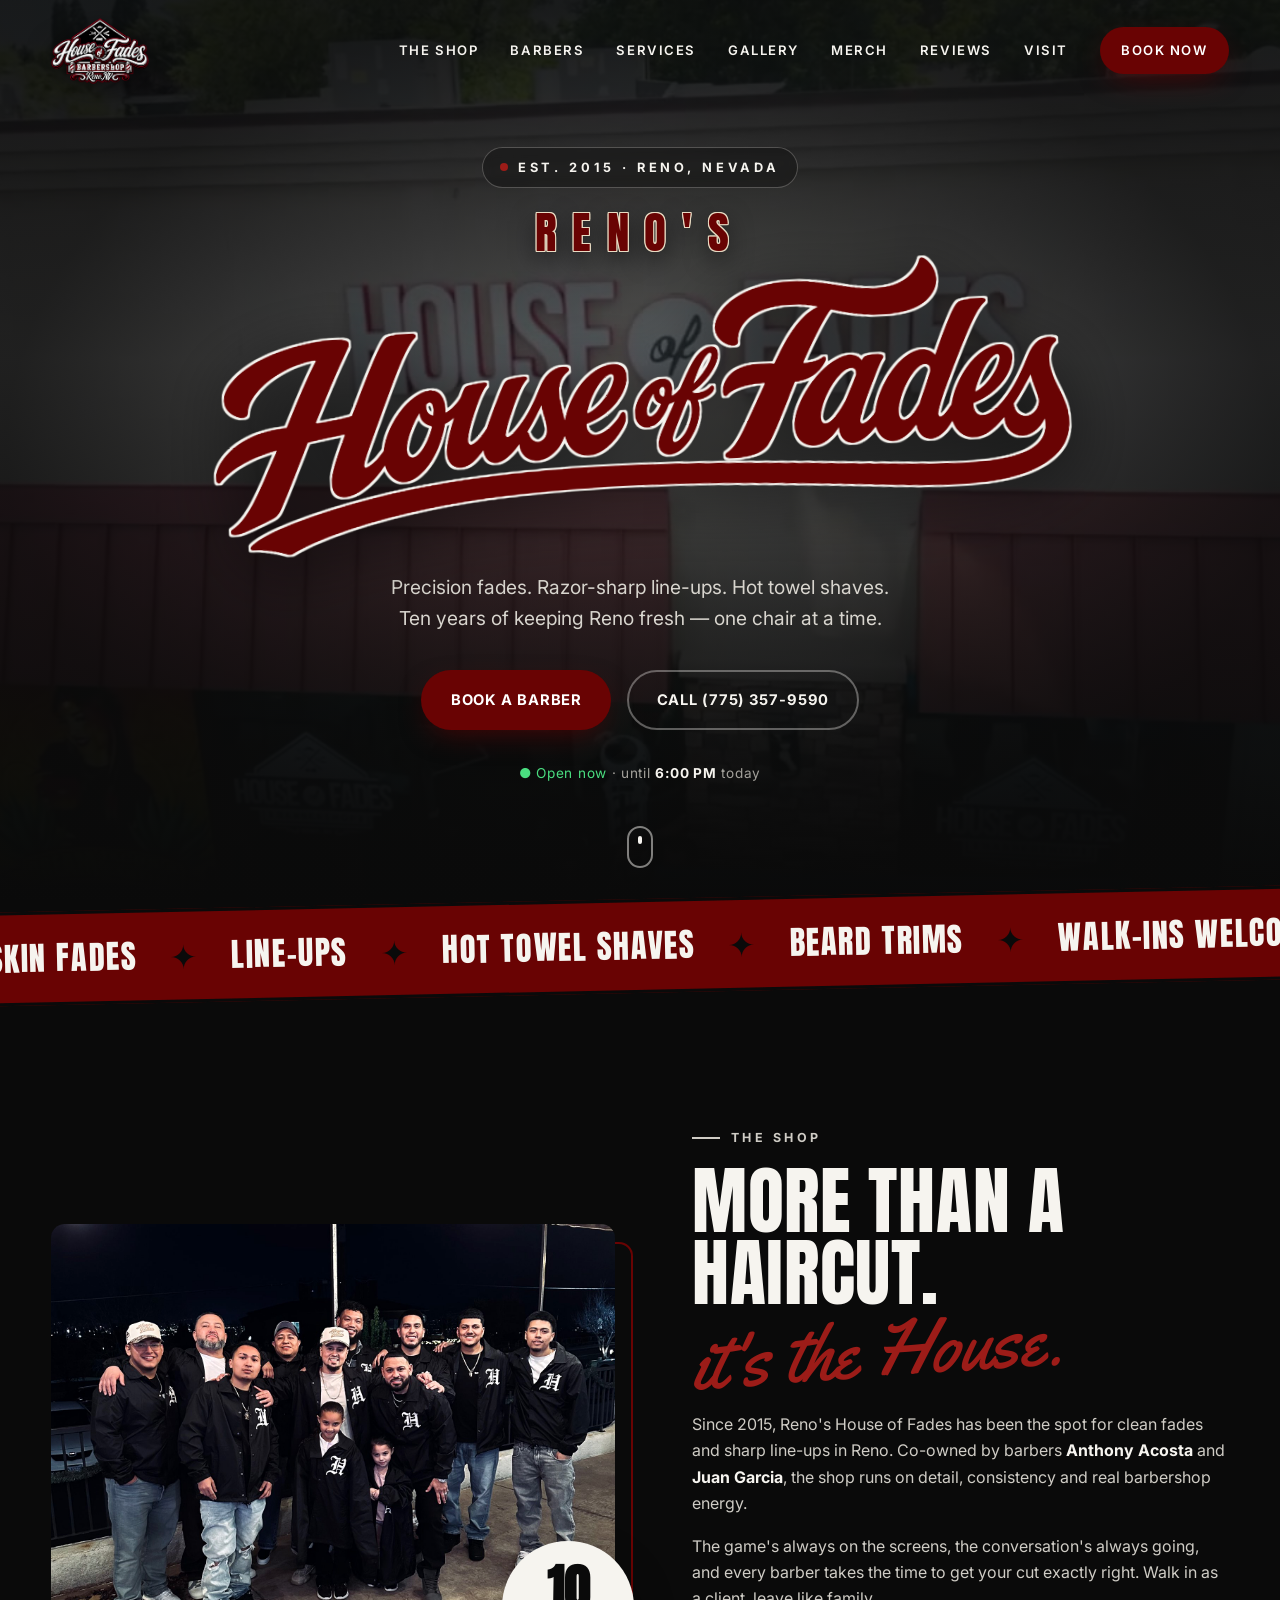
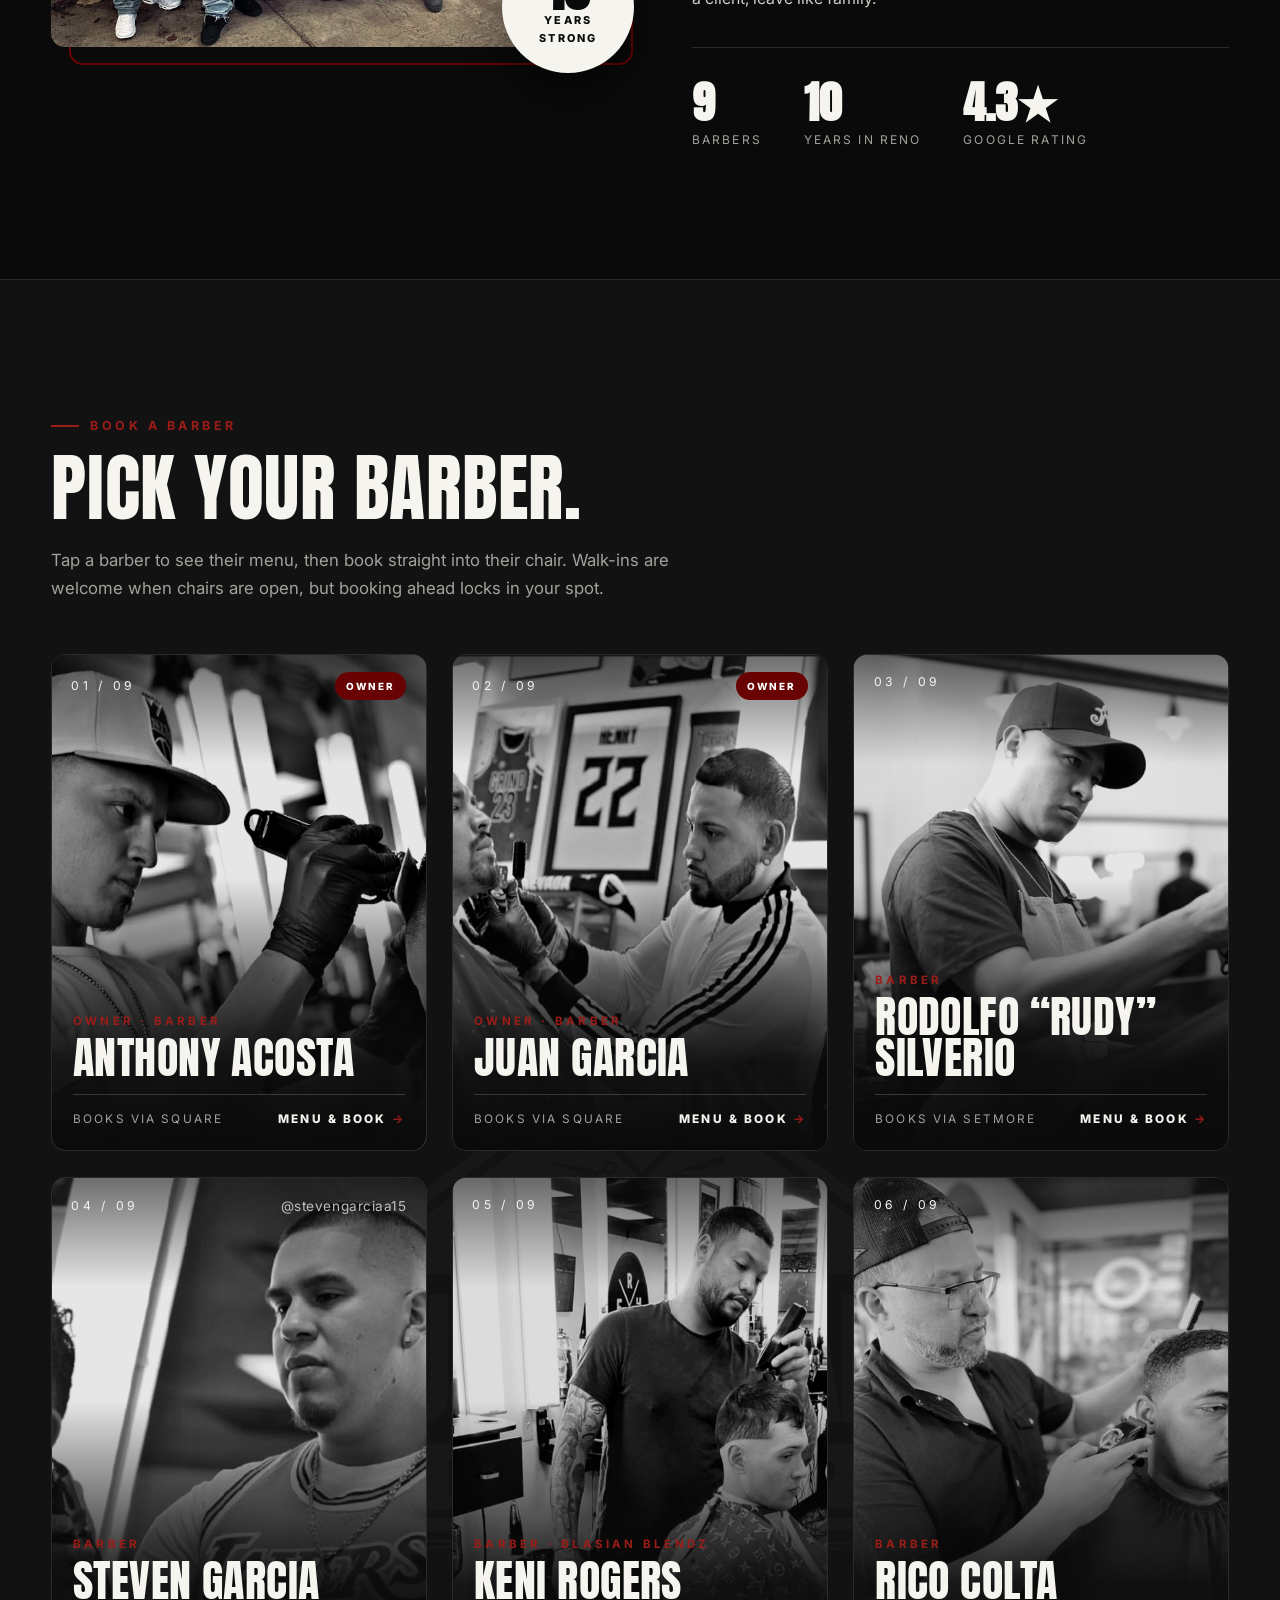
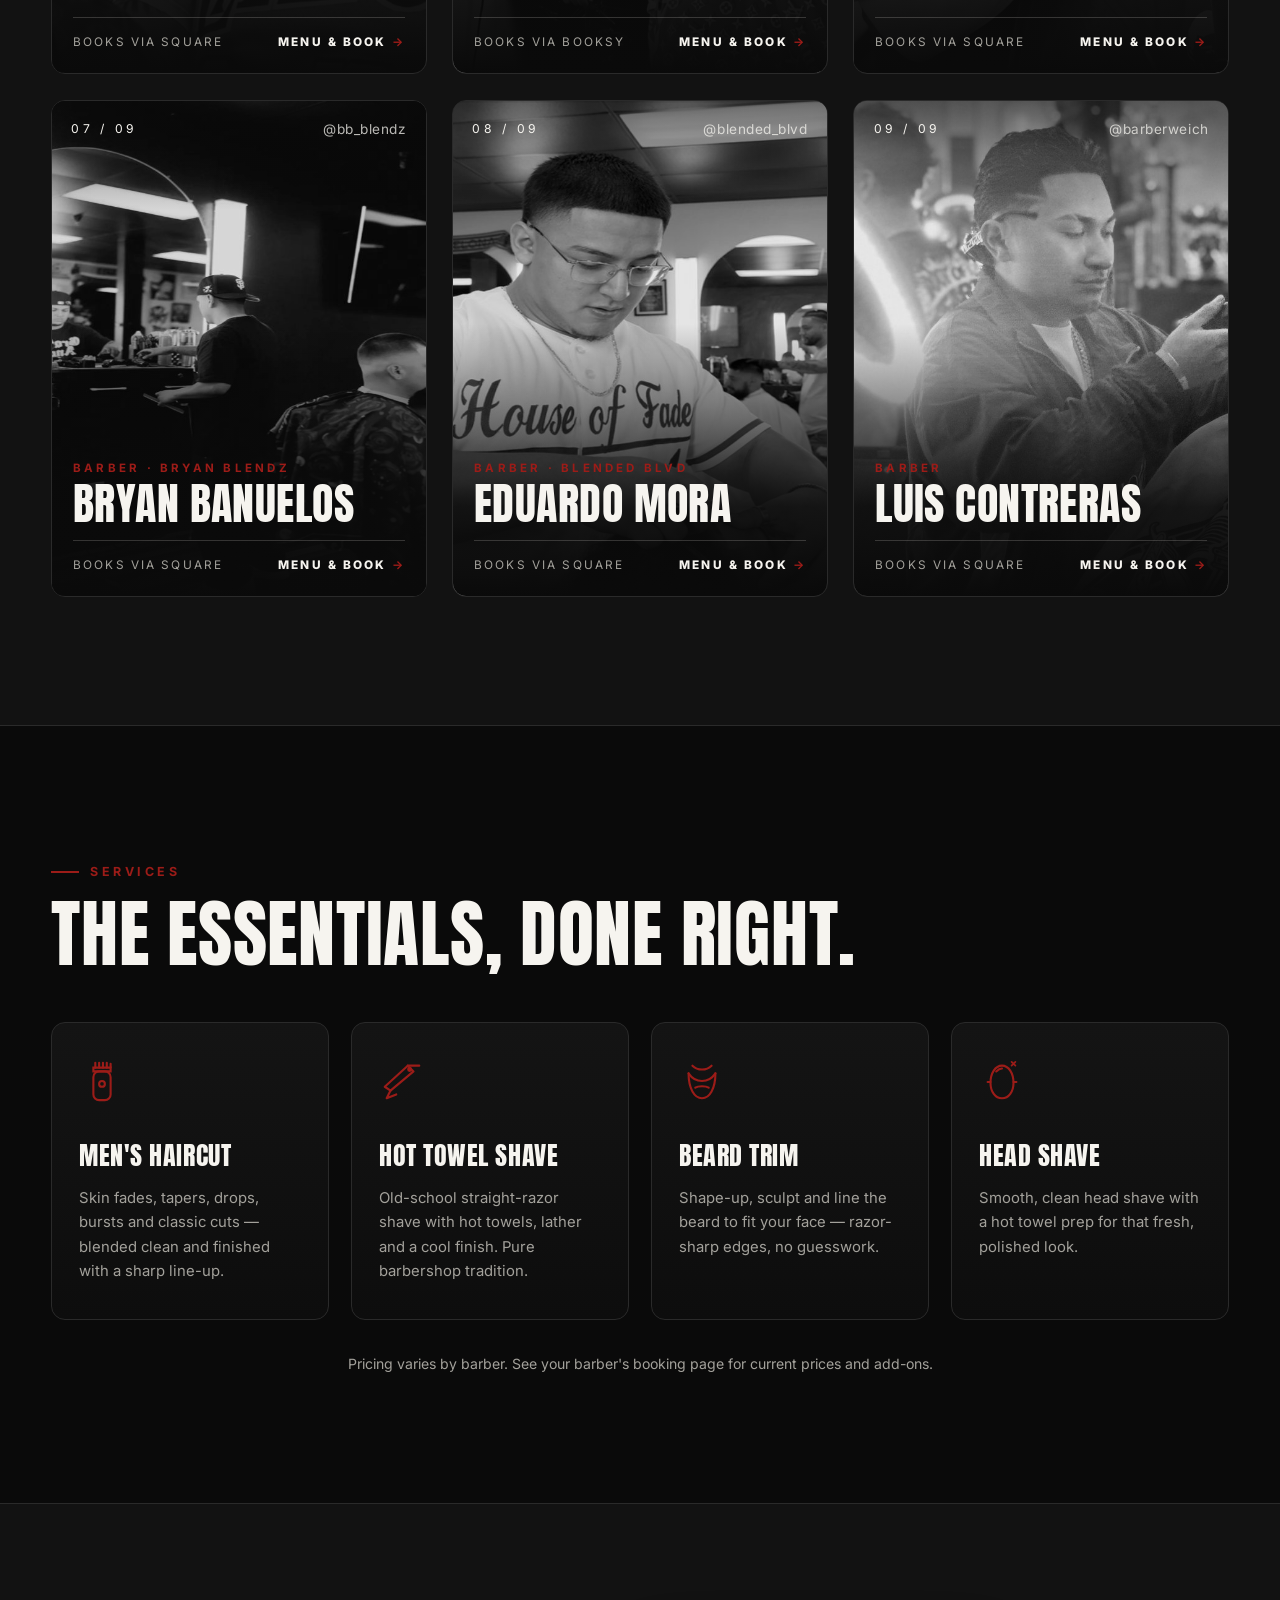
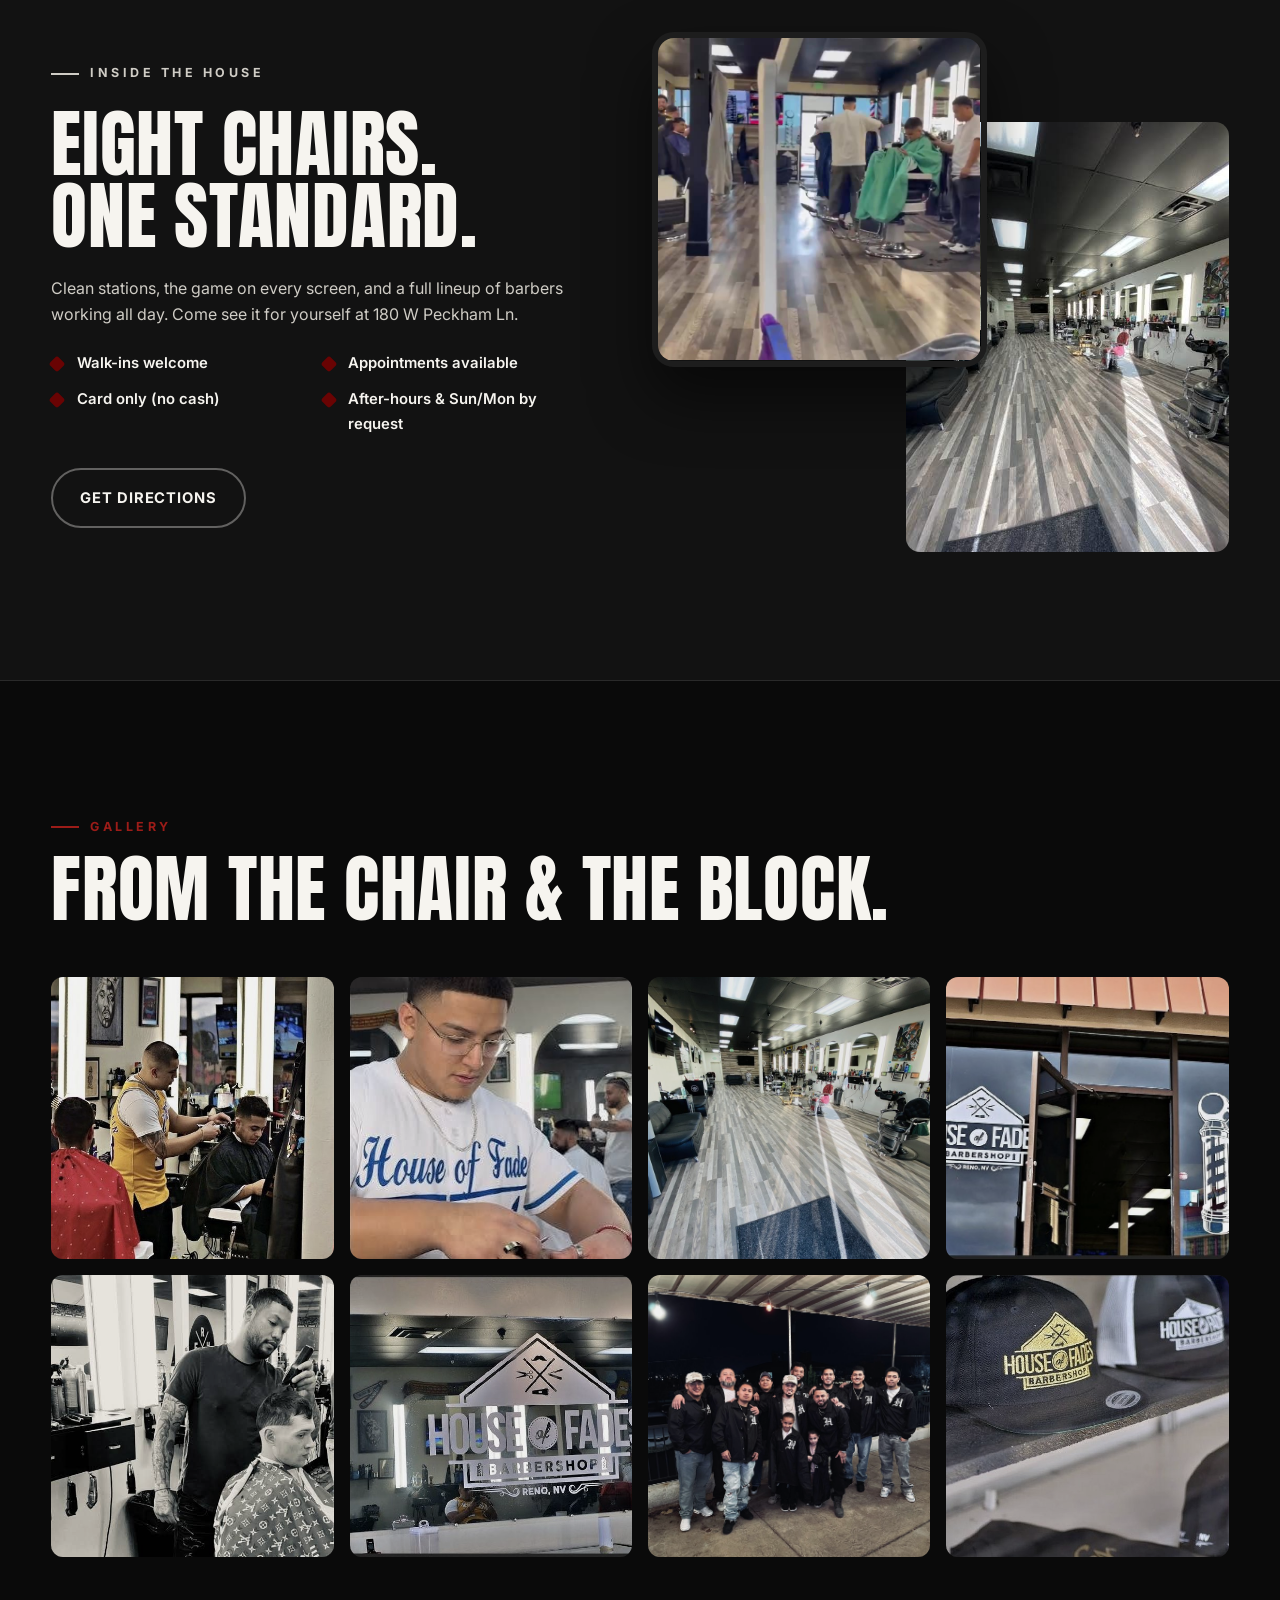
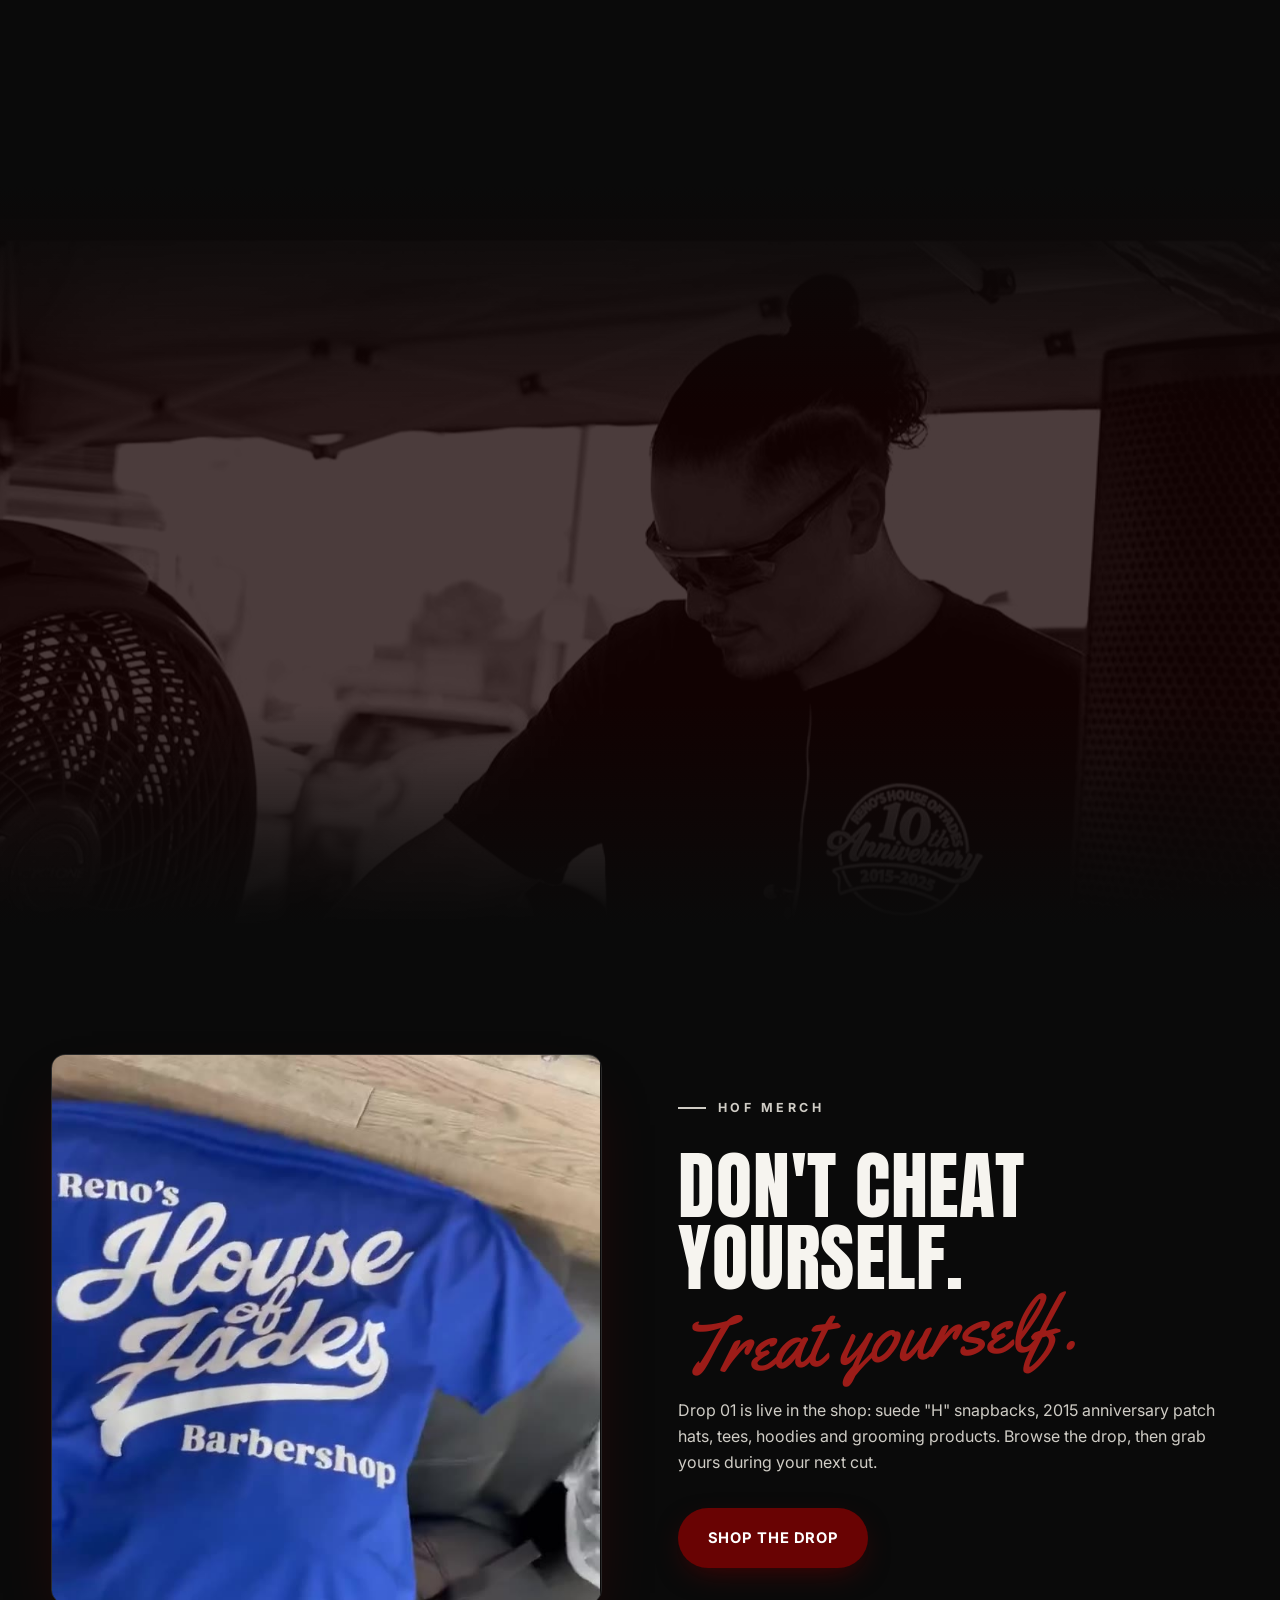
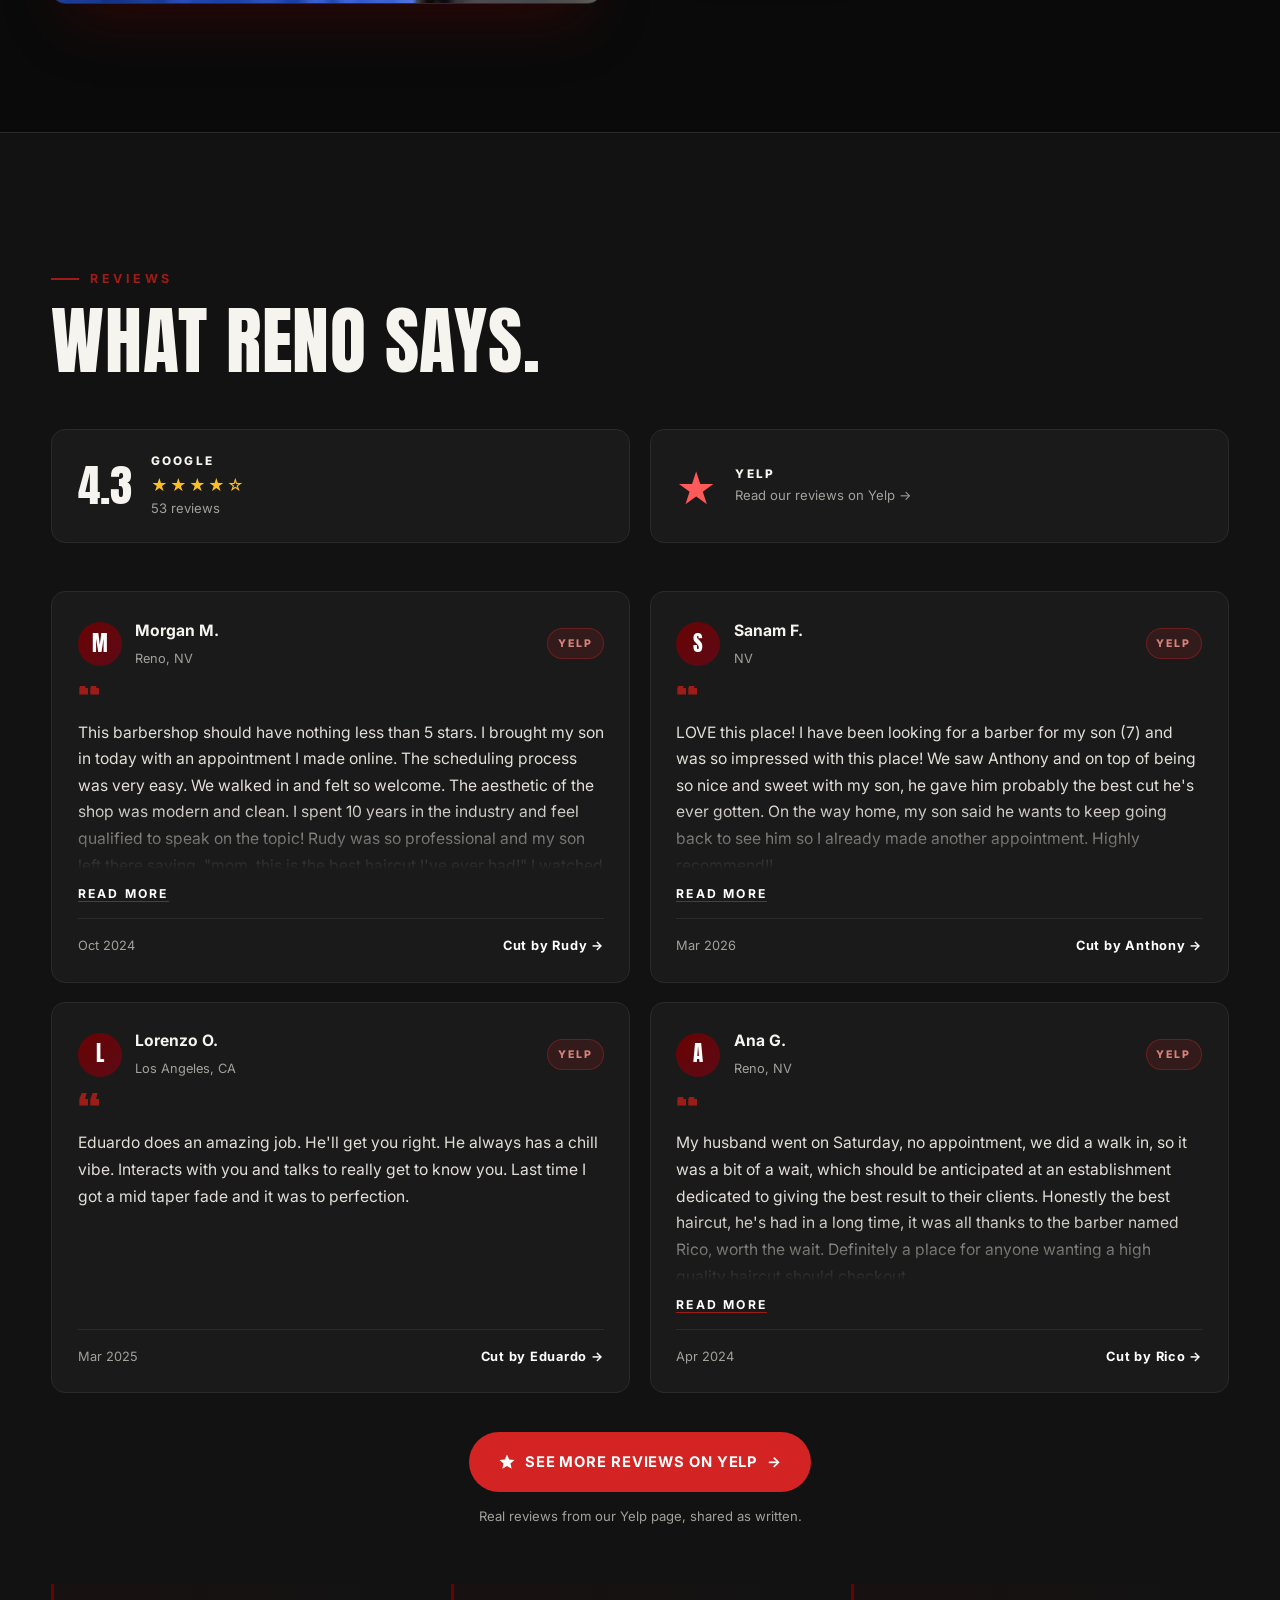
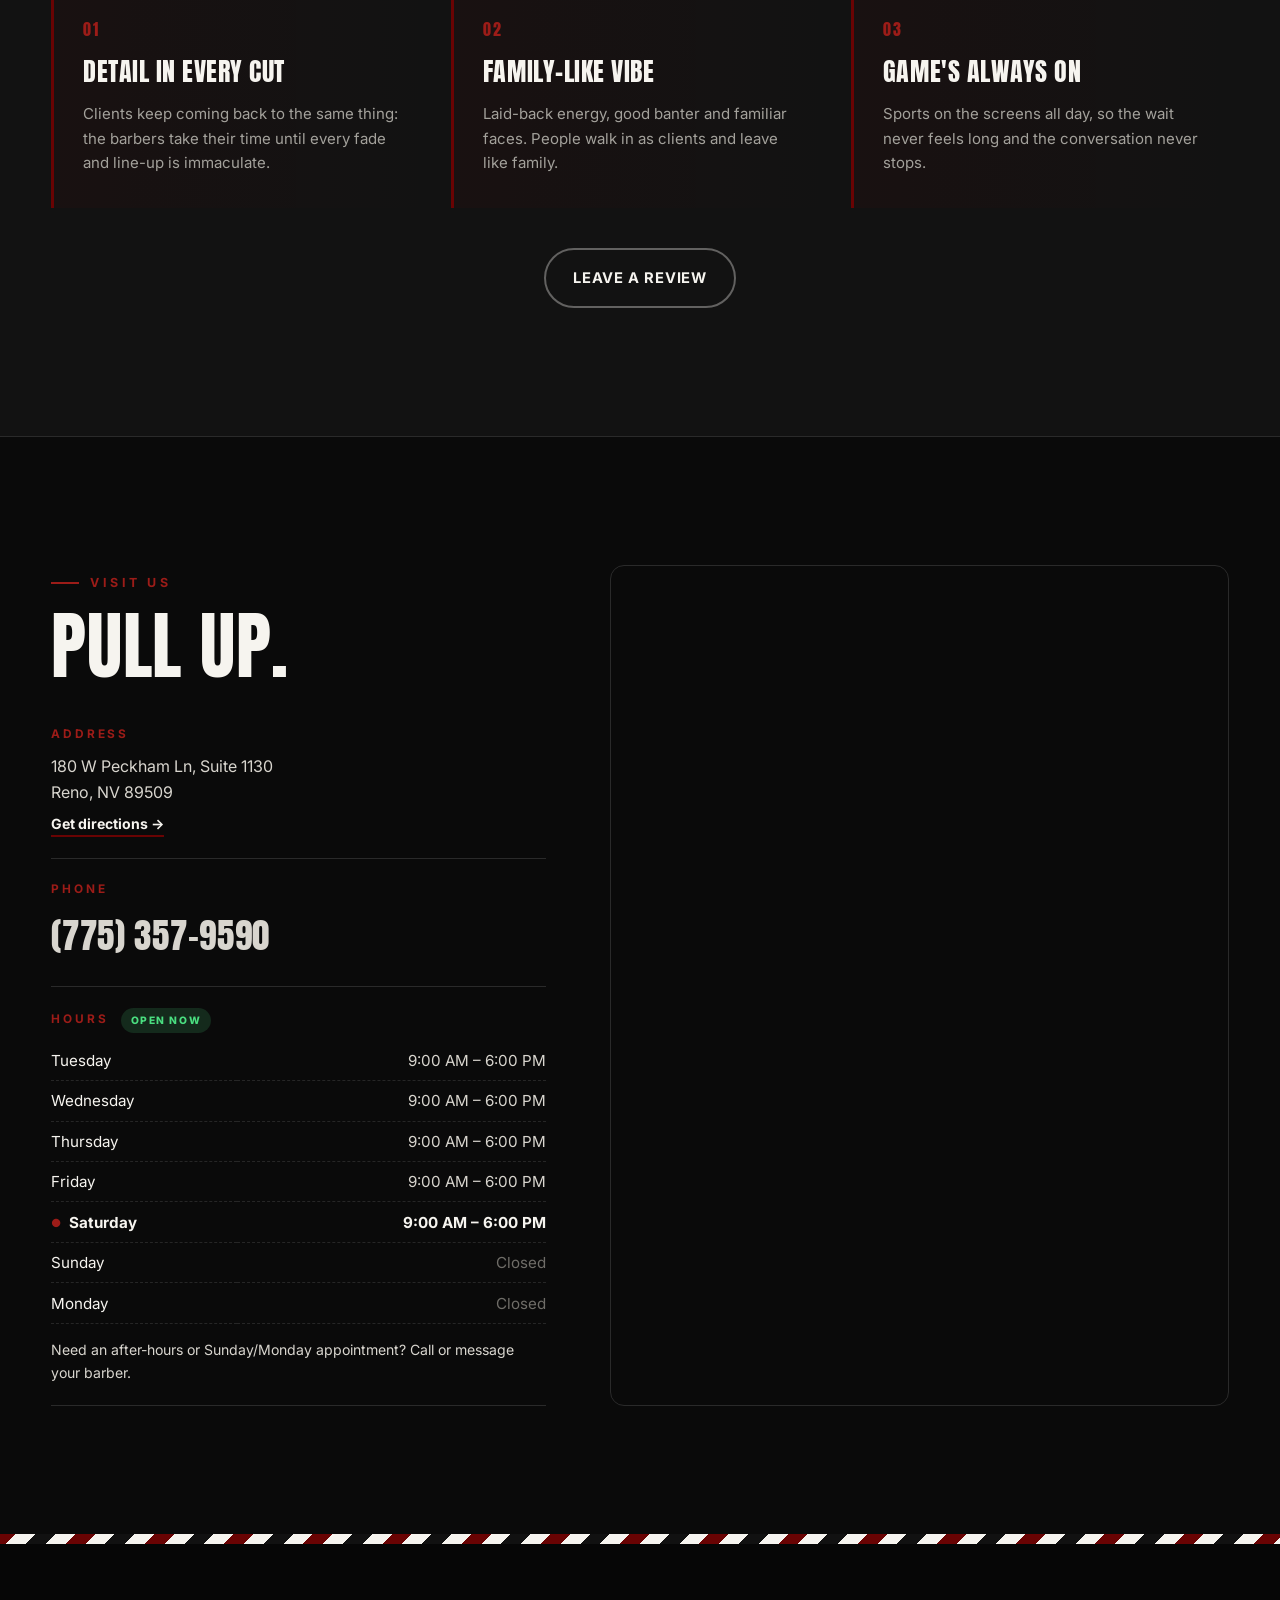
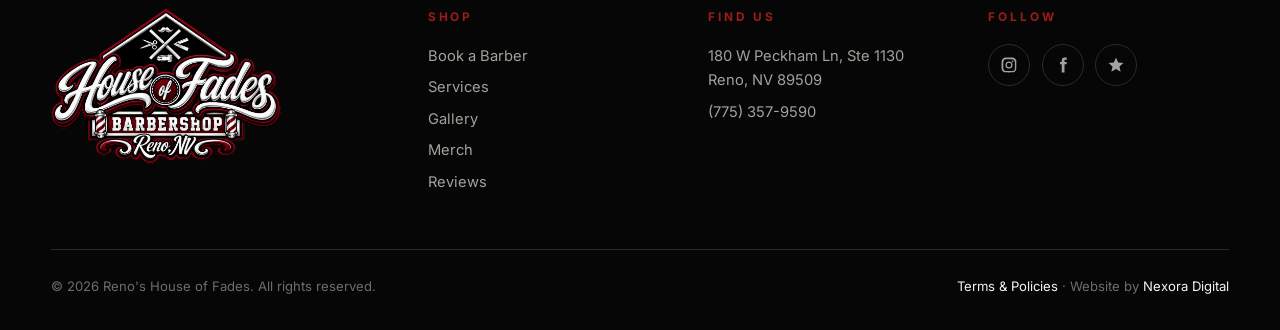
==== commit 0040cf4c: "Switch site red to client's maroon (#690303) from the House of Fades wordmark reference - Buttons, a" ====
--- a/index.html
+++ b/index.html
@@ -16,7 +16,7 @@
   <link rel="preconnect" href="https://fonts.googleapis.com" />
   <link rel="preconnect" href="https://fonts.gstatic.com" crossorigin />
   <link href="https://fonts.googleapis.com/css2?family=Anton&family=Inter:wght@400;500;600;700;800&family=Yellowtail&display=swap" rel="stylesheet" />
-  <link rel="stylesheet" href="css/styles.css?v=15" />
+  <link rel="stylesheet" href="css/styles.css?v=16" />
 
   <script type="application/ld+json">
   {
@@ -82,7 +82,7 @@
       <p class="eyebrow reveal"><span class="dot"></span> Est. 2015 · Reno, Nevada</p>
       <h1 class="hero-title reveal">
         <span class="line">Reno's</span>
-        <span class="hero-wordmark"><img src="assets/img/wordmark-hof.png?v=2" alt="House of Fades" width="1600" height="526" fetchpriority="high" /></span>
+        <span class="hero-wordmark"><img src="assets/img/wordmark-hof.png?v=3" alt="House of Fades" width="1600" height="526" fetchpriority="high" /></span>
       </h1>
       <p class="hero-sub reveal">Precision fades. Razor-sharp line-ups. Hot towel shaves.<br/>Ten years of keeping Reno fresh — one chair at a time.</p>
       <div class="hero-ctas reveal">
--- a/css/styles.css
+++ b/css/styles.css
@@ -9,10 +9,10 @@
   --line:#2a2a2a;
   --white:#f6f4ef;
   --muted:#a3a19b;
-  --blue:#7e0012;   /* HOF wine red, matched to the shop logo (var name kept so nothing breaks) */
-  --blue-2:#a81c32;
+  --blue:#690303;   /* HOF maroon, matched to the client wordmark (#690303) (var name kept so nothing breaks) */
+  --blue-2:#9c1c18;
   --cream:#e9dcc4;
-  --red:#7e0012;
+  --red:#690303;
   --display:'Anton', 'Impact', sans-serif;
   --script:'Yellowtail', cursive;
   --body:'Inter', system-ui, sans-serif;
@@ -43,7 +43,7 @@
 /* ---------- Buttons ---------- */
 .btn{display:inline-flex;align-items:center;gap:.55rem;padding:1rem 1.7rem;border-radius:999px;font-weight:700;font-size:.92rem;letter-spacing:.06em;text-transform:uppercase;transition:transform .3s var(--ease),background .3s,color .3s,border-color .3s,box-shadow .3s;border:2px solid transparent;cursor:pointer}
 .btn:hover{transform:translateY(-2px)}
-.btn-blue{background:var(--blue);color:#fff;box-shadow:0 10px 30px -10px rgba(126,0,18,.7)}
+.btn-blue{background:var(--blue);color:#fff;box-shadow:0 10px 30px -10px rgba(105,3,3,.7)}
 .btn-blue:hover{background:var(--blue-2)}
 .btn-ghost{border-color:rgba(246,244,239,.35);color:var(--white)}
 .btn-ghost:hover{border-color:var(--white);background:var(--white);color:var(--black)}
@@ -83,8 +83,8 @@
 .hero-shade{position:absolute;inset:0;background:radial-gradient(ellipse at center,rgba(10,10,10,.45) 0%,rgba(10,10,10,.85) 70%),linear-gradient(180deg,rgba(10,10,10,.5),rgba(10,10,10,.2) 40%,var(--black))}
 .hero-inner{position:relative;z-index:2;padding:7rem 5% 5rem;max-width:1100px}
 .eyebrow{display:inline-flex;align-items:center;gap:.6rem;font-size:.8rem;letter-spacing:.3em;text-transform:uppercase;font-weight:700;padding:.55rem 1.1rem;border:1px solid rgba(246,244,239,.25);border-radius:99px;background:rgba(10,10,10,.35);backdrop-filter:blur(6px)}
-.dot{width:8px;height:8px;border-radius:50%;background:var(--blue-2);box-shadow:0 0 0 0 rgba(168,28,50,.7);animation:ping 2s infinite}
-@keyframes ping{70%{box-shadow:0 0 0 10px rgba(168,28,50,0)}100%{box-shadow:0 0 0 0 rgba(168,28,50,0)}}
+.dot{width:8px;height:8px;border-radius:50%;background:var(--blue-2);box-shadow:0 0 0 0 rgba(156,28,24,.7);animation:ping 2s infinite}
+@keyframes ping{70%{box-shadow:0 0 0 10px rgba(156,28,24,0)}100%{box-shadow:0 0 0 0 rgba(156,28,24,0)}}
 .hero-title{font-family:var(--display);font-weight:400;text-transform:uppercase;line-height:.88;margin:1.6rem 0 1.4rem}
 .hero-title .line{display:block;font-size:clamp(1.6rem,4vw,2.8rem);letter-spacing:.35em;color:var(--cream)}
 .hero-title > .line:first-child{color:var(--blue);text-shadow:1px 0 0 var(--cream),-1px 0 0 var(--cream),0 1px 0 var(--cream),0 -1px 0 var(--cream),1px 1px 0 var(--cream),-1px -1px 0 var(--cream),1px -1px 0 var(--cream),-1px 1px 0 var(--cream),0 8px 24px rgba(0,0,0,.6)}
@@ -126,14 +126,14 @@
 .barbers::before{content:"";position:absolute;inset:0;background:url('../assets/img/logo-white.png') center/60% no-repeat;opacity:.025;pointer-events:none}
 .barber-grid{display:grid;grid-template-columns:repeat(3,1fr);gap:1.6rem}
 .barber{position:relative;display:block;aspect-ratio:4/5.3;border-radius:var(--radius);overflow:hidden;background:#0e0e0e;border:1px solid var(--line);isolation:isolate;transition:transform .5s var(--ease),border-color .3s,box-shadow .5s}
-.barber:hover{transform:translateY(-6px);border-color:var(--blue);box-shadow:0 30px 60px -25px rgba(126,0,18,.55)}
+.barber:hover{transform:translateY(-6px);border-color:var(--blue);box-shadow:0 30px 60px -25px rgba(105,3,3,.55)}
 .barber-photo{position:absolute;inset:0;overflow:hidden;background:#0e0e0e}
 .barber-photo img{width:100%;height:100%;object-fit:cover;object-position:center 25%;transition:transform .8s var(--ease),filter .6s;filter:grayscale(1) contrast(1.05) brightness(.9)}
 .barber:hover .barber-photo img{transform:scale(1.06);filter:grayscale(0) contrast(1.03) brightness(1)}
 .barber-shade{position:absolute;inset:0;z-index:1;pointer-events:none;background:linear-gradient(180deg,rgba(10,10,10,.55) 0%,transparent 22%,transparent 45%,rgba(10,10,10,.92) 82%,#0a0a0a 100%)}
 .barber-top{position:absolute;top:1.1rem;left:1.2rem;right:1.2rem;z-index:2;display:flex;justify-content:space-between;align-items:center;font-size:.76rem;letter-spacing:.3em;color:var(--white)}
 .barber-handle{letter-spacing:.04em;color:rgba(246,244,239,.75);font-size:.85rem}
-.barber-view{position:absolute;z-index:3;top:50%;left:50%;width:104px;height:104px;margin:-52px 0 0 -52px;border-radius:50%;display:grid;place-items:center;background:var(--blue);color:#fff;font-size:.78rem;font-weight:800;letter-spacing:.25em;text-transform:uppercase;transform:scale(0);transition:transform .45s var(--ease);box-shadow:0 20px 40px -10px rgba(126,0,18,.7)}
+.barber-view{position:absolute;z-index:3;top:50%;left:50%;width:104px;height:104px;margin:-52px 0 0 -52px;border-radius:50%;display:grid;place-items:center;background:var(--blue);color:#fff;font-size:.78rem;font-weight:800;letter-spacing:.25em;text-transform:uppercase;transform:scale(0);transition:transform .45s var(--ease);box-shadow:0 20px 40px -10px rgba(105,3,3,.7)}
 .barber:hover .barber-view{transform:scale(1)}
 .barber-body{position:absolute;left:0;right:0;bottom:0;z-index:2;padding:1.4rem 1.3rem 1.3rem;display:flex;flex-direction:column}
 .barber-role{font-size:.72rem;font-weight:700;letter-spacing:.28em;text-transform:uppercase;color:var(--blue-2);margin-bottom:.35rem}
@@ -143,7 +143,7 @@
 .barber-link b{display:inline-block;color:var(--blue-2);transition:transform .3s var(--ease)}
 .barber:hover .barber-link b{transform:translateX(5px)}
 .monogram{position:absolute;inset:0;display:grid;place-items:center;background:
-  radial-gradient(circle at 50% 38%,rgba(126,0,18,.28),transparent 60%),
+  radial-gradient(circle at 50% 38%,rgba(105,3,3,.28),transparent 60%),
   repeating-linear-gradient(-45deg,#111 0 14px,#141414 14px 28px)}
 .monogram span{font-family:var(--display);font-size:4.4rem;width:120px;height:120px;border-radius:50%;display:grid;place-items:center;border:2px solid rgba(246,244,239,.18);background:rgba(10,10,10,.6);color:var(--white);letter-spacing:.02em;line-height:1}
 .monogram small{display:none}
@@ -186,7 +186,7 @@
 /* ---------- Anniversary ---------- */
 .anniversary{overflow:hidden;text-align:center;padding:clamp(7rem,14vw,11rem) 0}
 .ann-bg{position:absolute;inset:-10% 0;background-size:cover;background-position:center;filter:grayscale(1) contrast(1.1) brightness(.35);will-change:transform}
-.anniversary::after{content:"";position:absolute;inset:0;background:linear-gradient(180deg,var(--black),rgba(10,10,10,.2) 30%,rgba(10,10,10,.2) 70%,var(--black)),rgba(126,0,18,.18);mix-blend-mode:normal}
+.anniversary::after{content:"";position:absolute;inset:0;background:linear-gradient(180deg,var(--black),rgba(10,10,10,.2) 30%,rgba(10,10,10,.2) 70%,var(--black)),rgba(105,3,3,.18);mix-blend-mode:normal}
 .ann-inner{position:relative;z-index:2;max-width:760px}
 .ann-title{font-family:var(--display);font-weight:400;text-transform:uppercase;font-size:clamp(4rem,12vw,9rem);line-height:.88;margin-bottom:1.6rem}
 .ann-title .script{color:var(--cream);font-size:.6em}
@@ -194,7 +194,7 @@
 
 /* ---------- Merch ---------- */
 .merch-grid{display:grid;grid-template-columns:1fr 1fr;gap:clamp(2.5rem,6vw,5rem);align-items:center}
-.merch-media{border-radius:var(--radius);overflow:hidden;aspect-ratio:1/1;border:1px solid var(--line);box-shadow:0 30px 60px -20px rgba(126,0,18,.4)}
+.merch-media{border-radius:var(--radius);overflow:hidden;aspect-ratio:1/1;border:1px solid var(--line);box-shadow:0 30px 60px -20px rgba(105,3,3,.4)}
 .merch-media video{width:100%;height:100%;object-fit:cover}
 .merch-copy p{color:#cfccc5;margin-bottom:2rem}
 
@@ -219,7 +219,7 @@
 .slider-nav button{width:46px;height:46px;border-radius:50%;border:2px solid var(--line);background:none;color:var(--white);font-size:1.1rem;cursor:pointer;transition:.3s}
 .slider-nav button:hover{background:var(--white);color:var(--black);border-color:var(--white)}
 .highlights{display:grid;grid-template-columns:repeat(3,1fr);gap:1.4rem}
-.hl{padding:2rem 1.8rem;border-left:3px solid var(--blue);background:linear-gradient(90deg,rgba(126,0,18,.08),transparent)}
+.hl{padding:2rem 1.8rem;border-left:3px solid var(--blue);background:linear-gradient(90deg,rgba(105,3,3,.08),transparent)}
 .hl-num{font-family:var(--display);font-size:1rem;color:var(--blue-2);letter-spacing:.1em}
 .hl h3{font-family:var(--display);font-weight:400;text-transform:uppercase;font-size:1.6rem;margin:.4rem 0 .6rem;letter-spacing:.02em}
 .hl p{color:var(--muted);font-size:.94rem}
@@ -276,7 +276,7 @@
 .btn:hover b{transform:translateX(4px)}
 .page-barber .nav-links a.active::after{width:100%}
 .profile{padding:clamp(8rem,13vw,10rem) 0 clamp(3rem,6vw,5rem);position:relative;overflow:hidden}
-.profile::before{content:"";position:absolute;inset:0;background:radial-gradient(circle at 20% 30%,rgba(126,0,18,.18),transparent 55%);pointer-events:none}
+.profile::before{content:"";position:absolute;inset:0;background:radial-gradient(circle at 20% 30%,rgba(105,3,3,.18),transparent 55%);pointer-events:none}
 .profile-grid{display:grid;grid-template-columns:.9fr 1.1fr;gap:clamp(2.4rem,6vw,6rem);align-items:center;position:relative}
 .profile-photo{position:relative;aspect-ratio:4/5;overflow:hidden;border-radius:240px 240px 14px 14px;background:#0e0e0e;box-shadow:0 0 0 1px var(--line),0 0 0 10px var(--black),0 0 0 12px var(--blue),0 60px 120px -40px rgba(0,0,0,.9)}
 .profile-photo img{width:100%;height:100%;object-fit:cover;object-position:center 25%}
@@ -295,7 +295,7 @@
 .menu-section{background:var(--ink);border-block:1px solid var(--line)}
 .price-list{display:grid;grid-template-columns:1fr 1fr;gap:0 clamp(2rem,5vw,5rem)}
 .price-row{display:grid;grid-template-columns:1fr auto;align-items:baseline;gap:.3rem 1rem;padding:1.15rem .2rem;border-bottom:1px solid var(--line);transition:padding .3s var(--ease),background .3s}
-.price-row:hover{padding-inline:.7rem;background:linear-gradient(90deg,rgba(126,0,18,.1),transparent)}
+.price-row:hover{padding-inline:.7rem;background:linear-gradient(90deg,rgba(105,3,3,.1),transparent)}
 .price-name{font-weight:700;font-size:1.05rem;display:flex;align-items:baseline;gap:.8rem}
 .price-name::after{content:"";flex:1;min-width:20px;border-bottom:1px dotted rgba(246,244,239,.25);transform:translateY(-4px)}
 .price{font-family:var(--display);font-size:1.7rem;line-height:1;color:var(--blue-2)}
@@ -376,19 +376,19 @@
 }
 
 /* ---------- Remodel Sneak Peek ---------- */
-.remodel{--hof-red:#7e0012;--hof-red-2:#a81c32;overflow:hidden;background:#070707;border-block:1px solid var(--line)}
+.remodel{--hof-red:#690303;--hof-red-2:#9c1c18;overflow:hidden;background:#070707;border-block:1px solid var(--line)}
 .remodel-bg{position:absolute;inset:0;background-size:cover;background-position:center 70%;opacity:.16;filter:blur(2px) saturate(1.2);transform:scale(1.08);animation:remodelDrift 22s ease-in-out infinite alternate}
-.remodel::after{content:"";position:absolute;inset:0;background:radial-gradient(ellipse at 50% 0%,rgba(126,0,18,.22),transparent 60%),linear-gradient(180deg,#070707 0%,rgba(7,7,7,.55) 30%,rgba(7,7,7,.75) 80%,#070707 100%);pointer-events:none}
+.remodel::after{content:"";position:absolute;inset:0;background:radial-gradient(ellipse at 50% 0%,rgba(105,3,3,.22),transparent 60%),linear-gradient(180deg,#070707 0%,rgba(7,7,7,.55) 30%,rgba(7,7,7,.75) 80%,#070707 100%);pointer-events:none}
 .remodel .container{position:relative;z-index:1}
 @keyframes remodelDrift{to{transform:scale(1.16) translateY(-2%)}}
 .remodel-head{text-align:center;max-width:760px;margin:0 auto 3rem}
 .remodel-head .lead{margin-inline:auto;color:#cfccc5}
 .script.red{color:var(--hof-red-2)}
-.soon-badge{display:inline-flex;align-items:center;gap:.6rem;padding:.55rem 1.1rem;border-radius:999px;border:1px solid rgba(168,28,50,.55);background:rgba(126,0,18,.14);color:#ffd9de;font-size:.75rem;font-weight:800;letter-spacing:.3em;text-transform:uppercase;margin-bottom:1.4rem}
-.soon-dot{width:8px;height:8px;border-radius:50%;background:var(--hof-red-2);box-shadow:0 0 0 0 rgba(168,28,50,.7);animation:soonPing 1.6s infinite}
-@keyframes soonPing{70%{box-shadow:0 0 0 10px rgba(168,28,50,0)}100%{box-shadow:0 0 0 0 rgba(168,28,50,0)}}
-
-.peek{position:relative;aspect-ratio:16/10;border-radius:calc(var(--radius) + 4px);overflow:hidden;border:1px solid rgba(255,255,255,.12);box-shadow:0 40px 90px -30px rgba(126,0,18,.55),0 0 0 6px rgba(255,255,255,.03);user-select:none;max-width:1050px;margin:0 auto}
+.soon-badge{display:inline-flex;align-items:center;gap:.6rem;padding:.55rem 1.1rem;border-radius:999px;border:1px solid rgba(156,28,24,.55);background:rgba(105,3,3,.14);color:#ffd9de;font-size:.75rem;font-weight:800;letter-spacing:.3em;text-transform:uppercase;margin-bottom:1.4rem}
+.soon-dot{width:8px;height:8px;border-radius:50%;background:var(--hof-red-2);box-shadow:0 0 0 0 rgba(156,28,24,.7);animation:soonPing 1.6s infinite}
+@keyframes soonPing{70%{box-shadow:0 0 0 10px rgba(156,28,24,0)}100%{box-shadow:0 0 0 0 rgba(156,28,24,0)}}
+
+.peek{position:relative;aspect-ratio:16/10;border-radius:calc(var(--radius) + 4px);overflow:hidden;border:1px solid rgba(255,255,255,.12);box-shadow:0 40px 90px -30px rgba(105,3,3,.55),0 0 0 6px rgba(255,255,255,.03);user-select:none;max-width:1050px;margin:0 auto}
 .peek img{position:absolute;inset:0;width:100%;height:100%;object-fit:cover}
 .peek-after{object-position:center 62%}
 .peek-before{position:absolute;inset:0;clip-path:inset(0 calc(100% - var(--pos)) 0 0)}
@@ -398,7 +398,7 @@
 .peek-range{position:absolute;inset:0;width:100%;height:100%;opacity:0;cursor:ew-resize;z-index:5;margin:0}
 .peek-tag{position:absolute;top:1rem;z-index:4;padding:.4rem .85rem;border-radius:999px;font-size:.7rem;font-weight:800;letter-spacing:.2em;text-transform:uppercase;backdrop-filter:blur(8px)}
 .peek-tag.now{left:1rem;background:rgba(10,10,10,.7);border:1px solid rgba(255,255,255,.2)}
-.peek-tag.next{right:1rem;background:rgba(126,0,18,.85);border:1px solid rgba(255,255,255,.25)}
+.peek-tag.next{right:1rem;background:rgba(105,3,3,.85);border:1px solid rgba(255,255,255,.25)}
 .peek-hint{text-align:center;color:var(--muted);font-size:.8rem;letter-spacing:.12em;text-transform:uppercase;margin-top:1rem}
 
 .remodel-points{display:grid;grid-template-columns:repeat(3,1fr);gap:1.2rem;margin-top:3.5rem}
@@ -406,10 +406,10 @@
 .rp strong{font-family:var(--display);font-weight:400;font-size:2rem;color:var(--hof-red-2);line-height:1}
 .rp h3{font-family:var(--display);font-weight:400;text-transform:uppercase;font-size:1.35rem;letter-spacing:.02em;margin:.6rem 0 .4rem}
 .rp p{color:var(--muted);font-size:.95rem}
-.btn-red{background:var(--hof-red);color:#fff;box-shadow:0 10px 30px -10px rgba(126,0,18,.8)}
+.btn-red{background:var(--hof-red);color:#fff;box-shadow:0 10px 30px -10px rgba(105,3,3,.8)}
 .btn-red:hover{background:var(--hof-red-2)}
-.nav-links a.nav-peek{color:#d77b88}
-.nav-links a.nav-peek::before{content:"";display:inline-block;width:6px;height:6px;border-radius:50%;background:#a81c32;margin-right:.45rem;vertical-align:middle;animation:soonPing 1.6s infinite}
+.nav-links a.nav-peek{color:#d4847c}
+.nav-links a.nav-peek::before{content:"";display:inline-block;width:6px;height:6px;border-radius:50%;background:#9c1c18;margin-right:.45rem;vertical-align:middle;animation:soonPing 1.6s infinite}
 @media (max-width:900px){
   .remodel-points{grid-template-columns:1fr}
   .peek{aspect-ratio:4/5}
@@ -421,8 +421,8 @@
 .legal-wrap > .lead{margin-bottom:.6rem}
 .legal-updated{color:#6f6d68;font-size:.8rem;letter-spacing:.12em;text-transform:uppercase;margin-bottom:2.6rem}
 .policy-cards{display:grid;grid-template-columns:repeat(3,1fr);gap:1.1rem;margin-bottom:3.5rem}
-.policy-card{padding:1.6rem;border-radius:var(--radius);background:var(--ink);border:1px solid var(--line);border-top:3px solid #7e0012}
-.pc-icon{display:grid;place-items:center;width:42px;height:42px;border-radius:50%;background:rgba(126,0,18,.15);color:#d77b88;font-size:1.15rem;margin-bottom:.9rem}
+.policy-card{padding:1.6rem;border-radius:var(--radius);background:var(--ink);border:1px solid var(--line);border-top:3px solid #690303}
+.pc-icon{display:grid;place-items:center;width:42px;height:42px;border-radius:50%;background:rgba(105,3,3,.15);color:#d4847c;font-size:1.15rem;margin-bottom:.9rem}
 .policy-card h3{font-family:var(--display);font-weight:400;text-transform:uppercase;font-size:1.3rem;letter-spacing:.02em;margin-bottom:.4rem}
 .policy-card p{color:var(--muted);font-size:.93rem}
 .legal-body{display:grid;grid-template-columns:240px 1fr;gap:3.5rem;align-items:start}
@@ -435,15 +435,15 @@
 .legal-text p,.legal-text li{color:#cfccc5;font-size:.98rem}
 .legal-text p{margin-bottom:.9rem}
 .legal-text ul{padding-left:1.2rem;display:grid;gap:.5rem;margin-bottom:.9rem}
-.legal-text li::marker{color:#a81c32}
-.legal-text a,.policy-note a{color:#fff;text-decoration:underline;text-decoration-color:rgba(168,28,50,.7);text-underline-offset:3px}
+.legal-text li::marker{color:#9c1c18}
+.legal-text a,.policy-note a{color:#fff;text-decoration:underline;text-decoration-color:rgba(156,28,24,.7);text-underline-offset:3px}
 .legal-contact{padding:1.3rem 1.5rem;border-radius:var(--radius);background:var(--ink);border:1px solid var(--line)}
 
 /* Barber page policy box */
-.policy-note{margin-top:3rem;padding:1.8rem;border-radius:var(--radius);background:var(--ink);border:1px solid var(--line);border-left:3px solid #7e0012}
+.policy-note{margin-top:3rem;padding:1.8rem;border-radius:var(--radius);background:var(--ink);border:1px solid var(--line);border-left:3px solid #690303}
 .policy-note h3{font-family:var(--display);font-weight:400;text-transform:uppercase;font-size:1.4rem;letter-spacing:.02em;margin-bottom:1rem}
 .policy-note ul{list-style:none;display:grid;grid-template-columns:repeat(3,1fr);gap:1.2rem;margin-bottom:1.1rem}
-.policy-note li strong{display:block;font-size:.72rem;letter-spacing:.22em;text-transform:uppercase;color:#d77b88;margin-bottom:.3rem}
+.policy-note li strong{display:block;font-size:.72rem;letter-spacing:.22em;text-transform:uppercase;color:#d4847c;margin-bottom:.3rem}
 .policy-note li span{color:#cfccc5;font-size:.92rem}
 .policy-note p{color:var(--muted);font-size:.88rem}
 @media (max-width:900px){
@@ -457,37 +457,37 @@
 .rv{break-inside:avoid;display:flex;flex-direction:column;gap:1rem;margin-bottom:1.2rem;padding:1.6rem;border-radius:var(--radius);background:var(--char);border:1px solid var(--line);transition:border-color .3s,transform .4s var(--ease)}
 .rv:hover{border-color:#3a3a3a;transform:translateY(-3px)}
 .rv-top{display:flex;align-items:center;gap:.85rem}
-.rv-avatar{flex:none;display:grid;place-items:center;width:44px;height:44px;border-radius:50%;background:linear-gradient(135deg,#7e0012,#5c0a16);font-family:var(--display);font-size:1.3rem;color:#fff}
+.rv-avatar{flex:none;display:grid;place-items:center;width:44px;height:44px;border-radius:50%;background:linear-gradient(135deg,#690303,#5c0a16);font-family:var(--display);font-size:1.3rem;color:#fff}
 .rv-who{flex:1;min-width:0}
 .rv-who strong{display:block;font-size:.98rem}
 .rv-who small{color:var(--muted);font-size:.8rem}
-.rv-src{flex:none;font-size:.66rem;font-weight:800;letter-spacing:.2em;text-transform:uppercase;padding:.35rem .6rem;border-radius:999px;background:rgba(211,35,35,.14);color:#d77b88;border:1px solid rgba(211,35,35,.35)}
+.rv-src{flex:none;font-size:.66rem;font-weight:800;letter-spacing:.2em;text-transform:uppercase;padding:.35rem .6rem;border-radius:999px;background:rgba(211,35,35,.14);color:#d4847c;border:1px solid rgba(211,35,35,.35)}
 .rv-stars{color:#fbbf24;letter-spacing:.14em}
 .rv-body{position:relative;color:#e2dfd8;font-size:.98rem;line-height:1.7}
-.rv-body::before{content:"“";display:block;font-family:var(--display);font-size:3rem;line-height:.5;color:#a81c32;margin:.4rem 0 .2rem}
+.rv-body::before{content:"“";display:block;font-family:var(--display);font-size:3rem;line-height:.5;color:#9c1c18;margin:.4rem 0 .2rem}
 .rv-body p+p{margin-top:.8rem}
 .rv-more{color:var(--muted);font-size:.92rem}
 .rv.is-long:not(.open) .rv-body{max-height:11.5rem;overflow:hidden}
 .rv.is-long:not(.open) .rv-body::after{content:"";position:absolute;left:0;right:0;bottom:0;height:4rem;background:linear-gradient(transparent,var(--char))}
-.rv-toggle{align-self:flex-start;background:none;border:0;color:#fff;font:700 .76rem var(--body);letter-spacing:.18em;text-transform:uppercase;cursor:pointer;padding:0;border-bottom:1px solid #a81c32}
+.rv-toggle{align-self:flex-start;background:none;border:0;color:#fff;font:700 .76rem var(--body);letter-spacing:.18em;text-transform:uppercase;cursor:pointer;padding:0;border-bottom:1px solid #9c1c18}
 .rv-foot{display:flex;justify-content:space-between;align-items:center;gap:1rem;padding-top:1rem;border-top:1px solid var(--line);font-size:.8rem;color:var(--muted)}
 .rv-foot a{color:#fff;font-weight:700;letter-spacing:.06em}
-.rv-foot a:hover{color:#d77b88}
+.rv-foot a:hover{color:#d4847c}
 .rv-credit{text-align:center;color:var(--muted);font-size:.82rem;margin-bottom:3rem}
-.rv-credit a{color:#fff;text-decoration:underline;text-decoration-color:rgba(168,28,50,.7);text-underline-offset:3px}
+.rv-credit a{color:#fff;text-decoration:underline;text-decoration-color:rgba(156,28,24,.7);text-underline-offset:3px}
 
 /* ---------- Gallery grid (uniform tiles) ---------- */
 .gallery-grid{display:grid;grid-template-columns:repeat(4,1fr);gap:1rem}
 .g-item{aspect-ratio:1/1;border-radius:12px;overflow:hidden;cursor:zoom-in;position:relative;background:var(--char)}
 .g-item img{width:100%;height:100%;object-fit:cover;transition:transform .7s var(--ease),filter .5s;filter:grayscale(.2) brightness(.95)}
 .g-item:hover img{transform:scale(1.06);filter:none}
-.g-item::after{content:"+";position:absolute;right:12px;bottom:10px;width:36px;height:36px;border-radius:50%;background:#7e0012;color:#fff;display:grid;place-items:center;font-size:1.4rem;opacity:0;transform:scale(.6);transition:.35s var(--ease)}
+.g-item::after{content:"+";position:absolute;right:12px;bottom:10px;width:36px;height:36px;border-radius:50%;background:#690303;color:#fff;display:grid;place-items:center;font-size:1.4rem;opacity:0;transform:scale(.6);transition:.35s var(--ease)}
 .g-item:hover::after{opacity:1;transform:scale(1)}
 .gallery-grid:not(.expanded) .g-more{display:none}
 .gallery-ctas{display:flex;gap:1rem;justify-content:center;flex-wrap:wrap}
-.g-count{display:inline-grid;place-items:center;min-width:2rem;height:1.6rem;padding:0 .45rem;border-radius:999px;background:#7e0012;color:#fff;font-size:.72rem;letter-spacing:.04em}
+.g-count{display:inline-grid;place-items:center;min-width:2rem;height:1.6rem;padding:0 .45rem;border-radius:999px;background:#690303;color:#fff;font-size:.72rem;letter-spacing:.04em}
 .lb-nav{position:absolute;top:50%;transform:translateY(-50%);width:52px;height:52px;border-radius:50%;border:1px solid rgba(255,255,255,.3);background:rgba(20,20,20,.7);color:#fff;font-size:1.3rem;cursor:pointer;transition:background .3s}
-.lb-nav:hover{background:#7e0012}
+.lb-nav:hover{background:#690303}
 .lb-prev{left:1.5rem}.lb-next{right:1.5rem}
 .lb-count{position:absolute;bottom:1.4rem;left:50%;transform:translateX(-50%);color:var(--muted);font-size:.8rem;letter-spacing:.2em}
 @media (max-width:900px){.gallery-grid{grid-template-columns:repeat(2,1fr);gap:.7rem}}
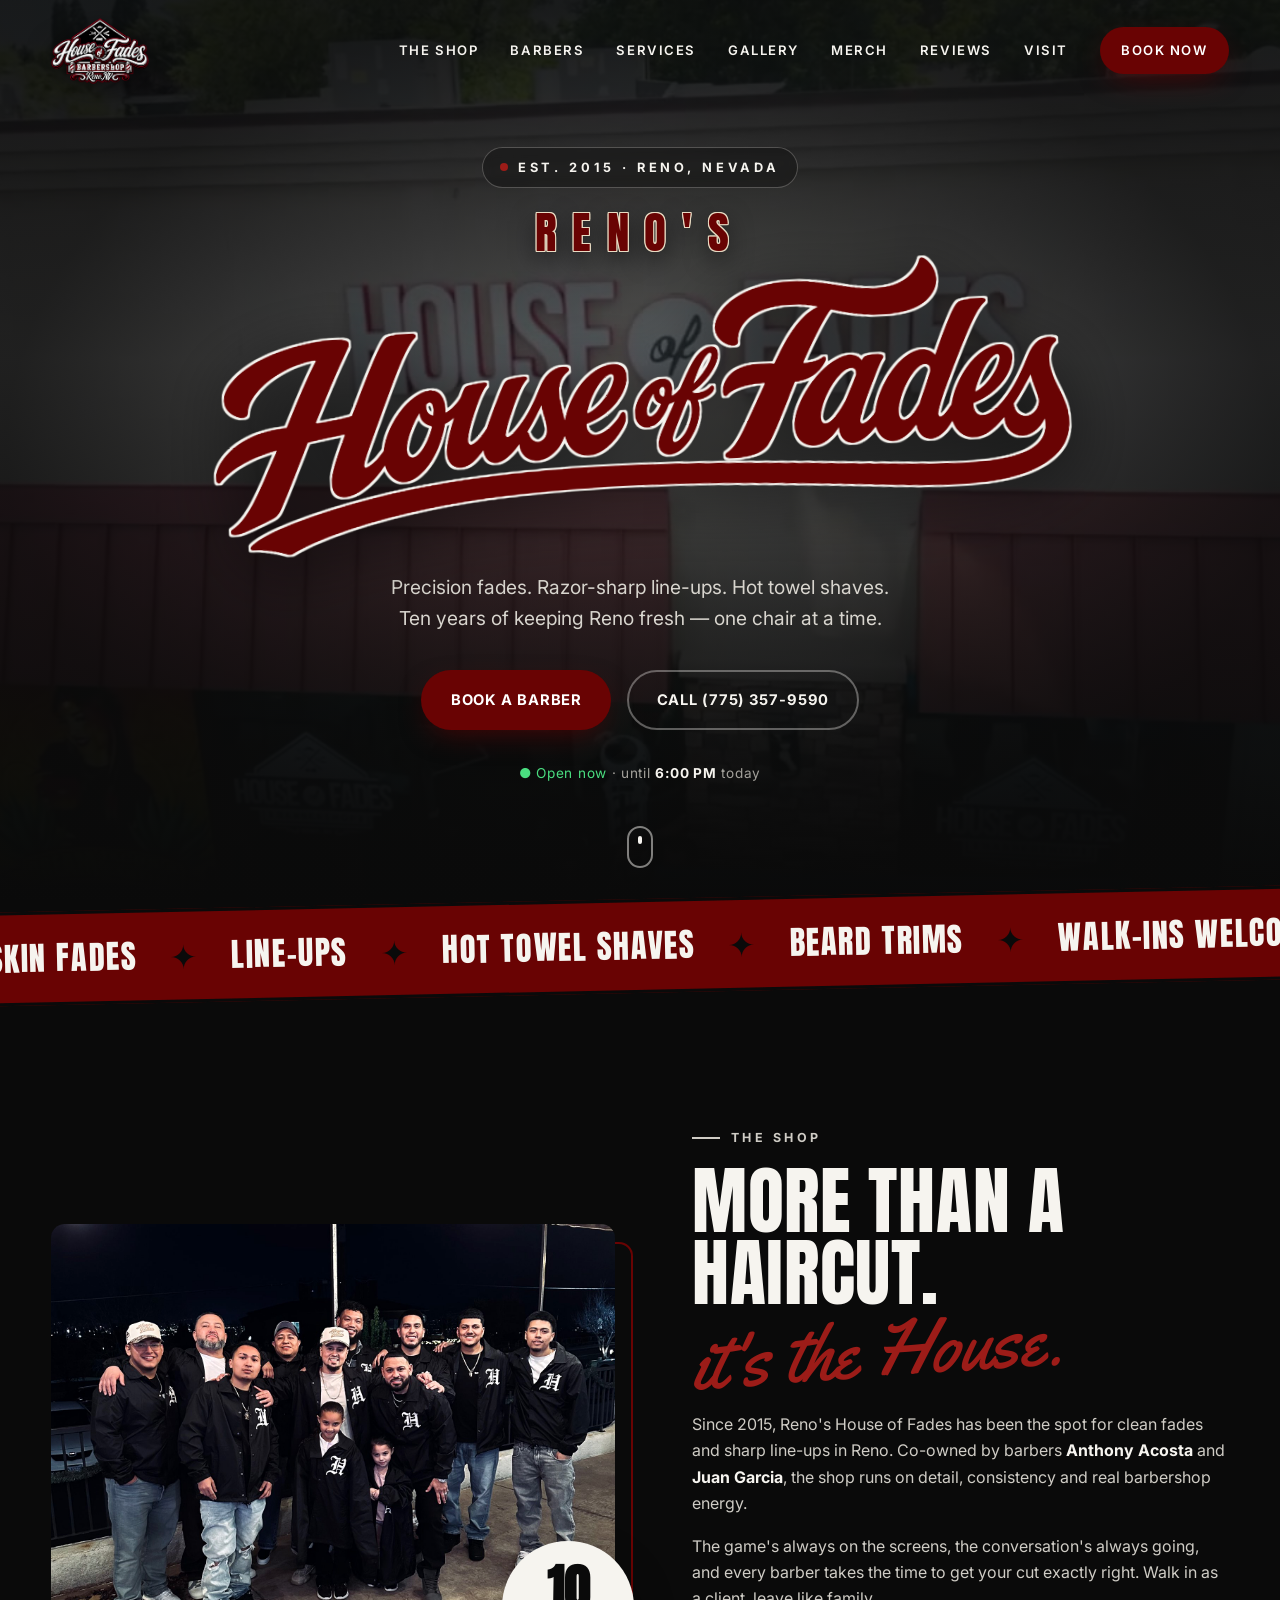
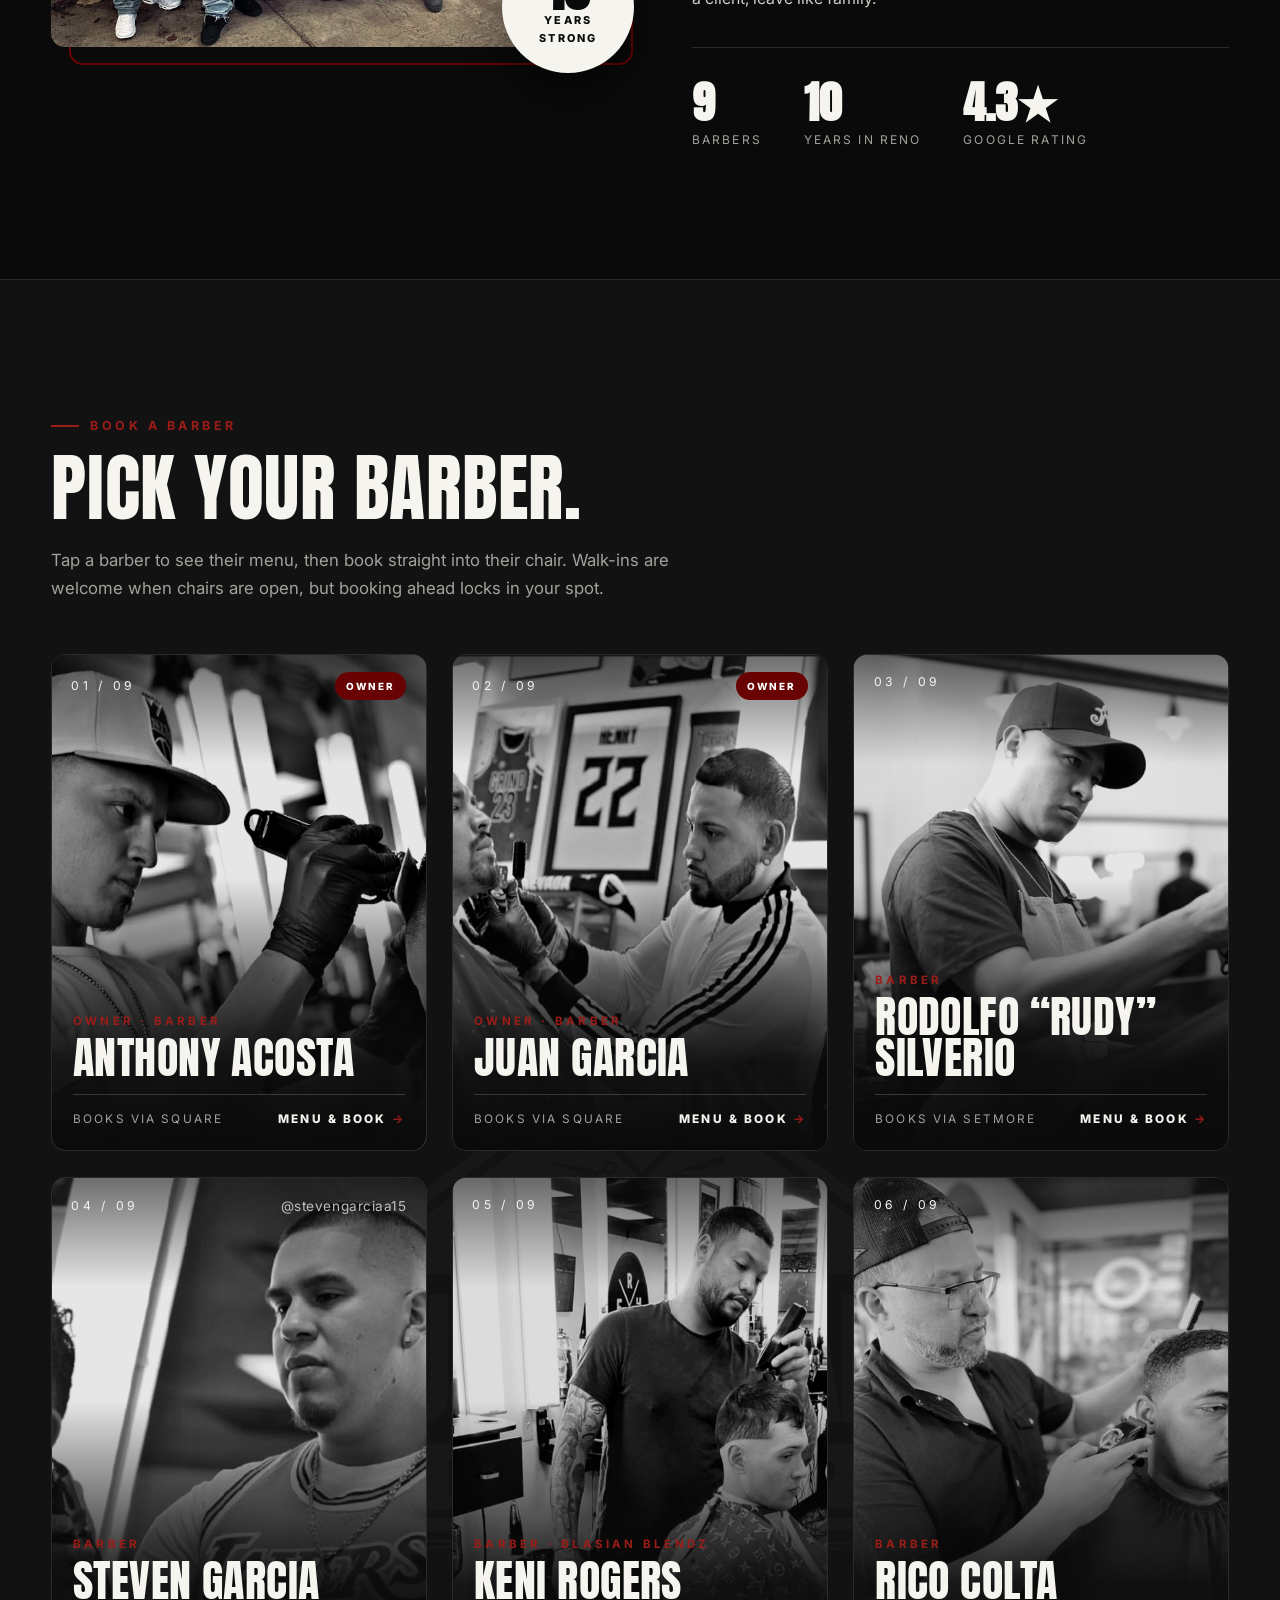
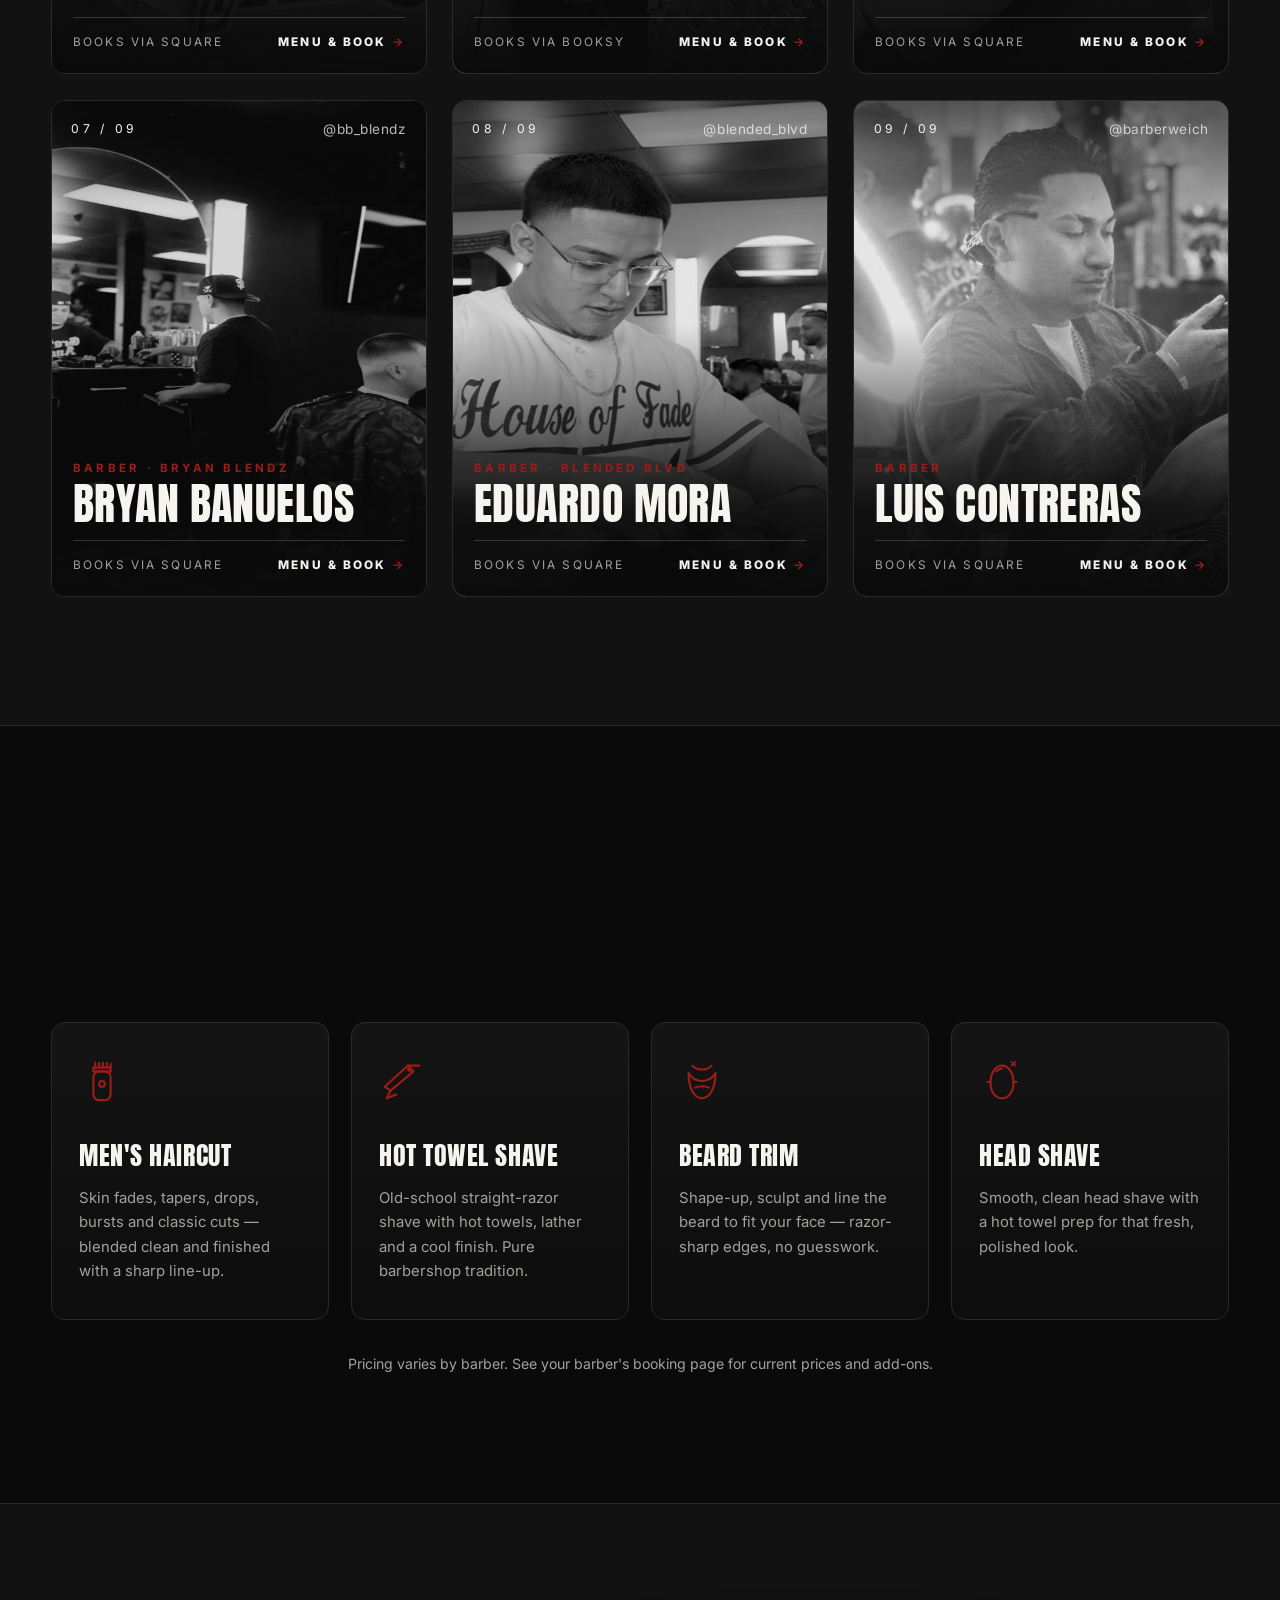
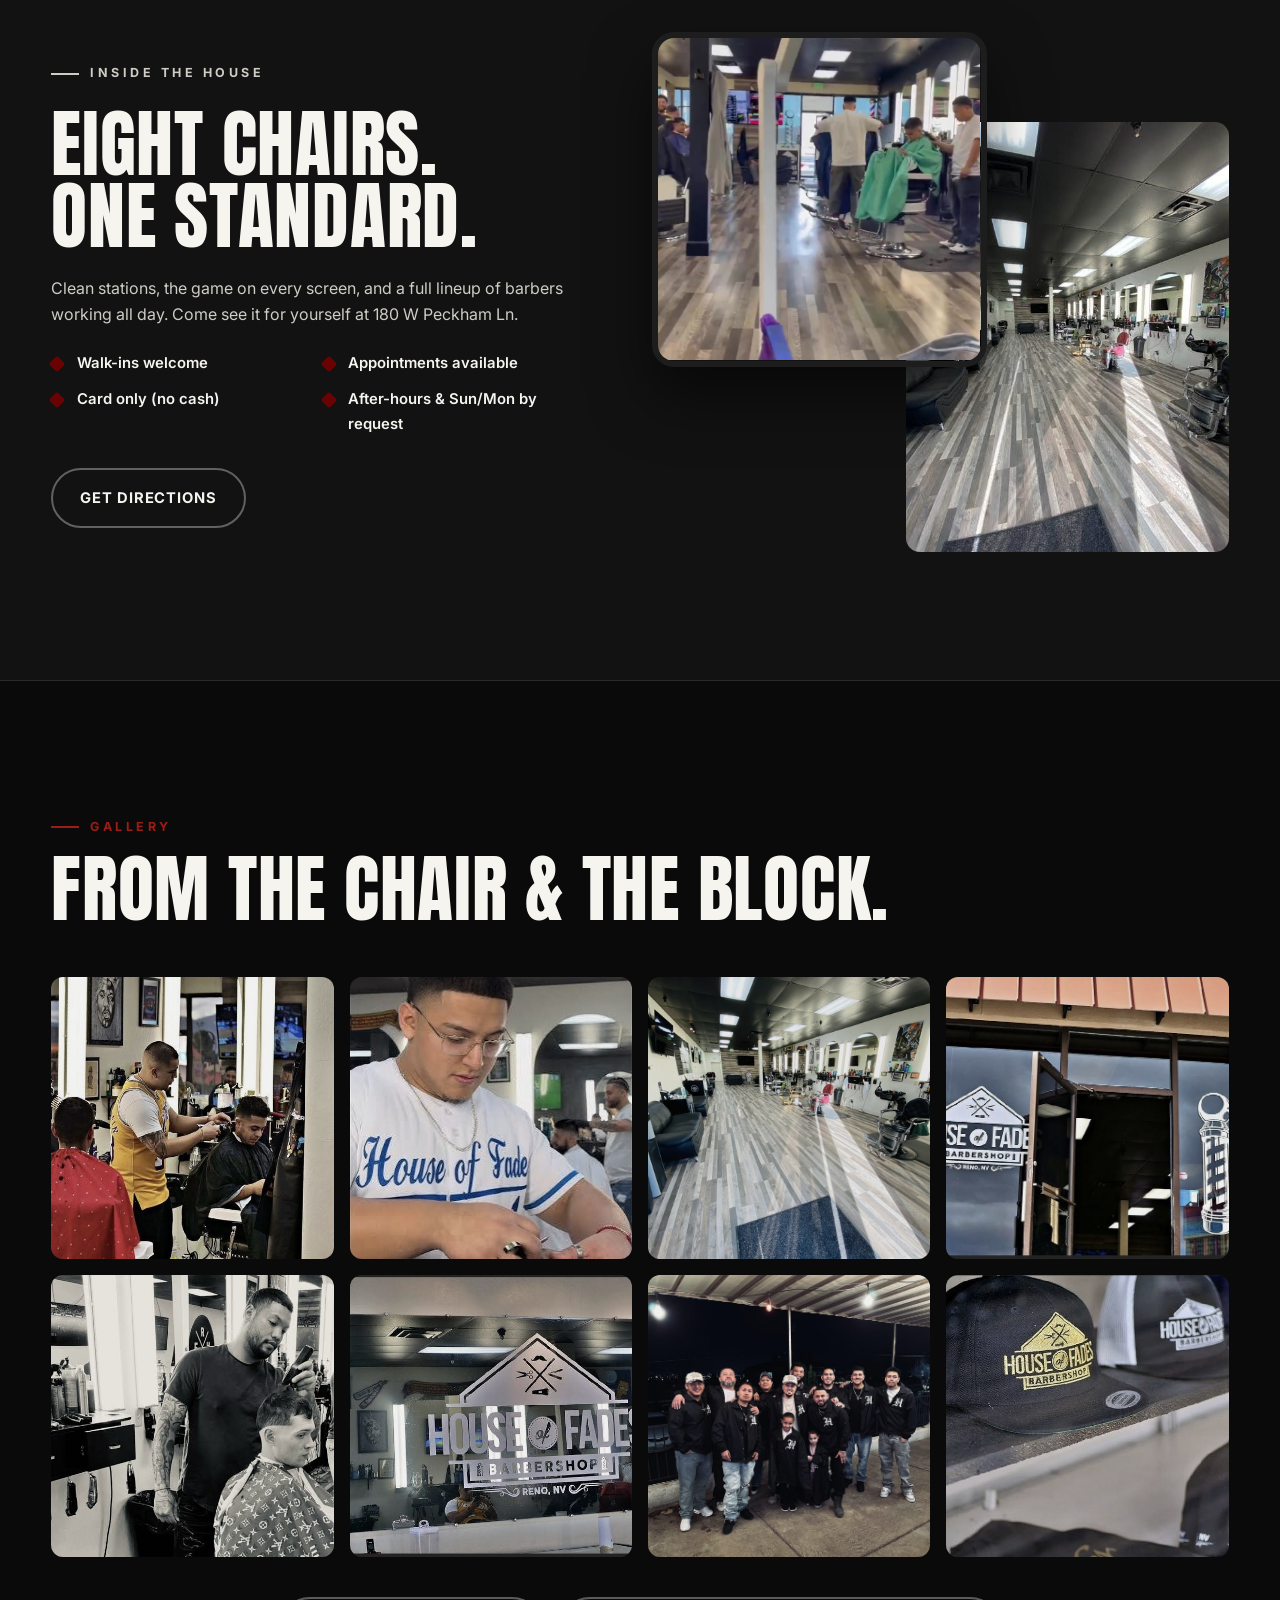
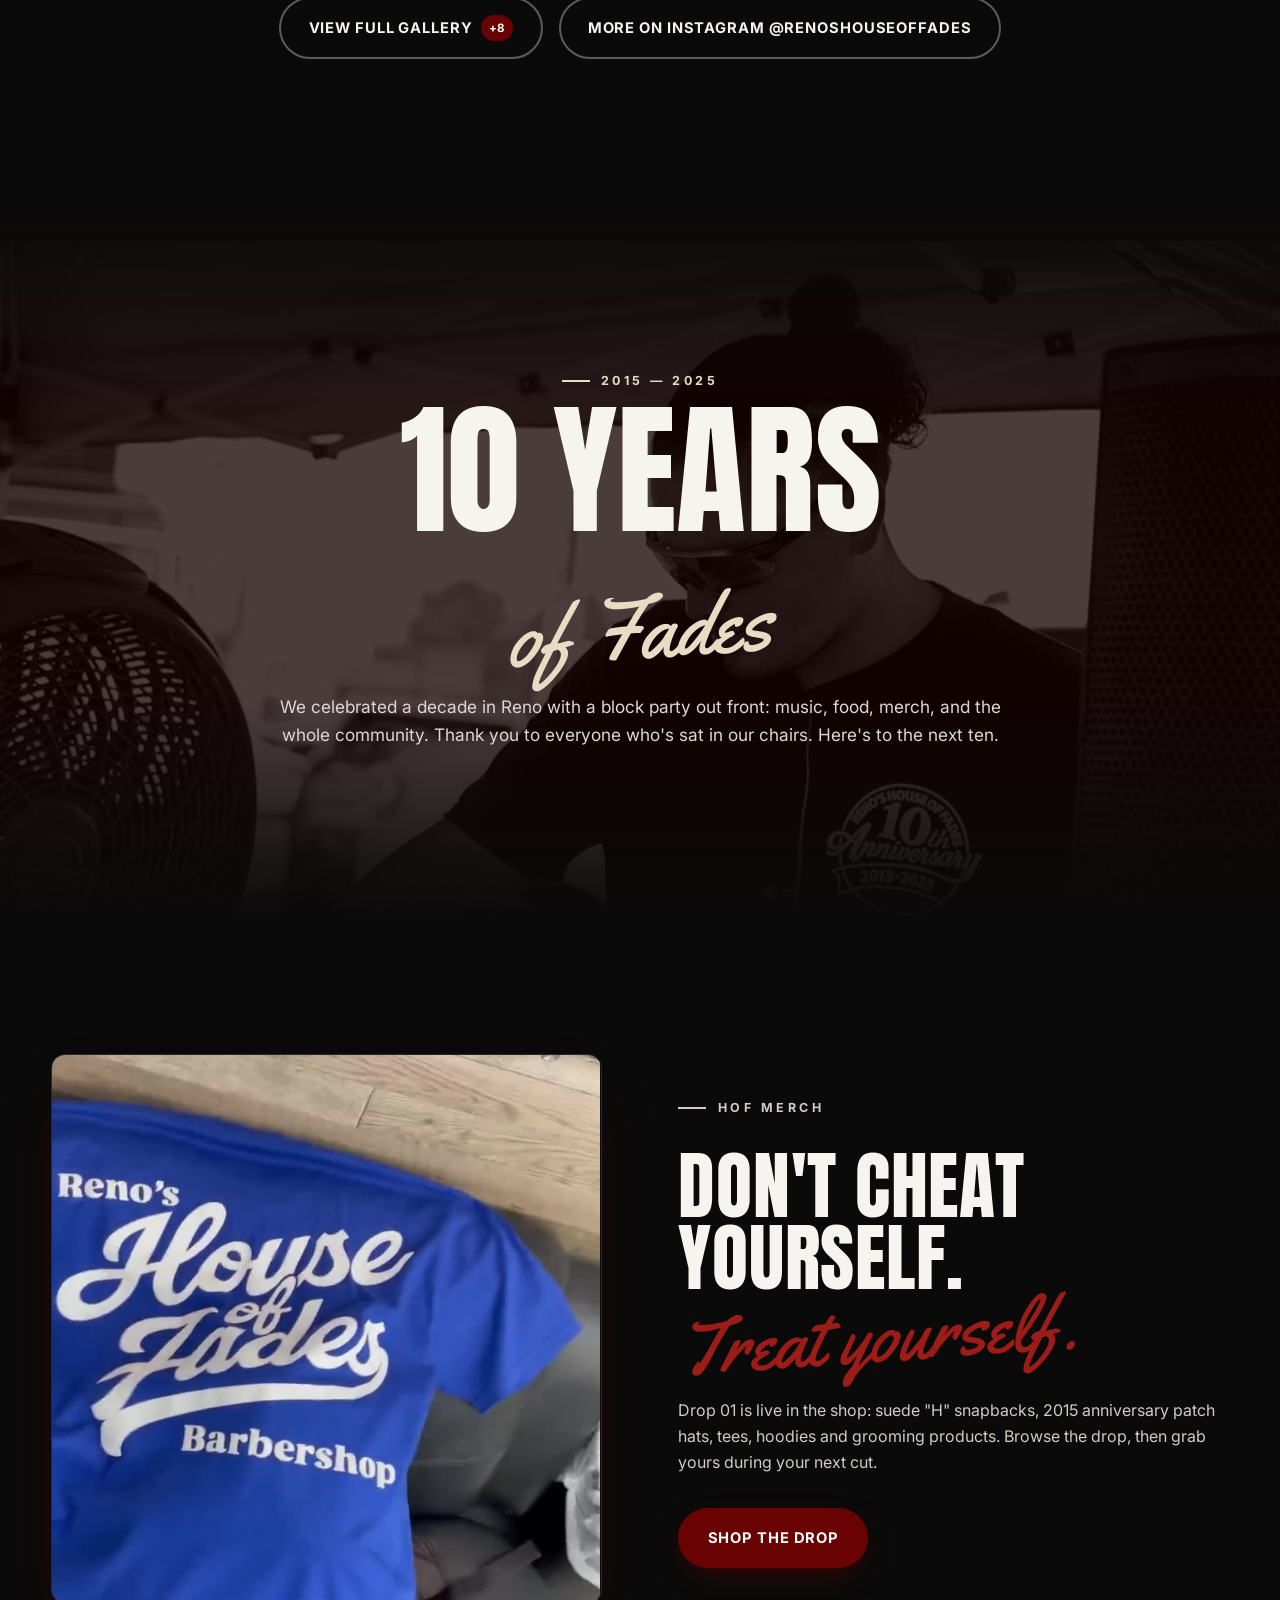
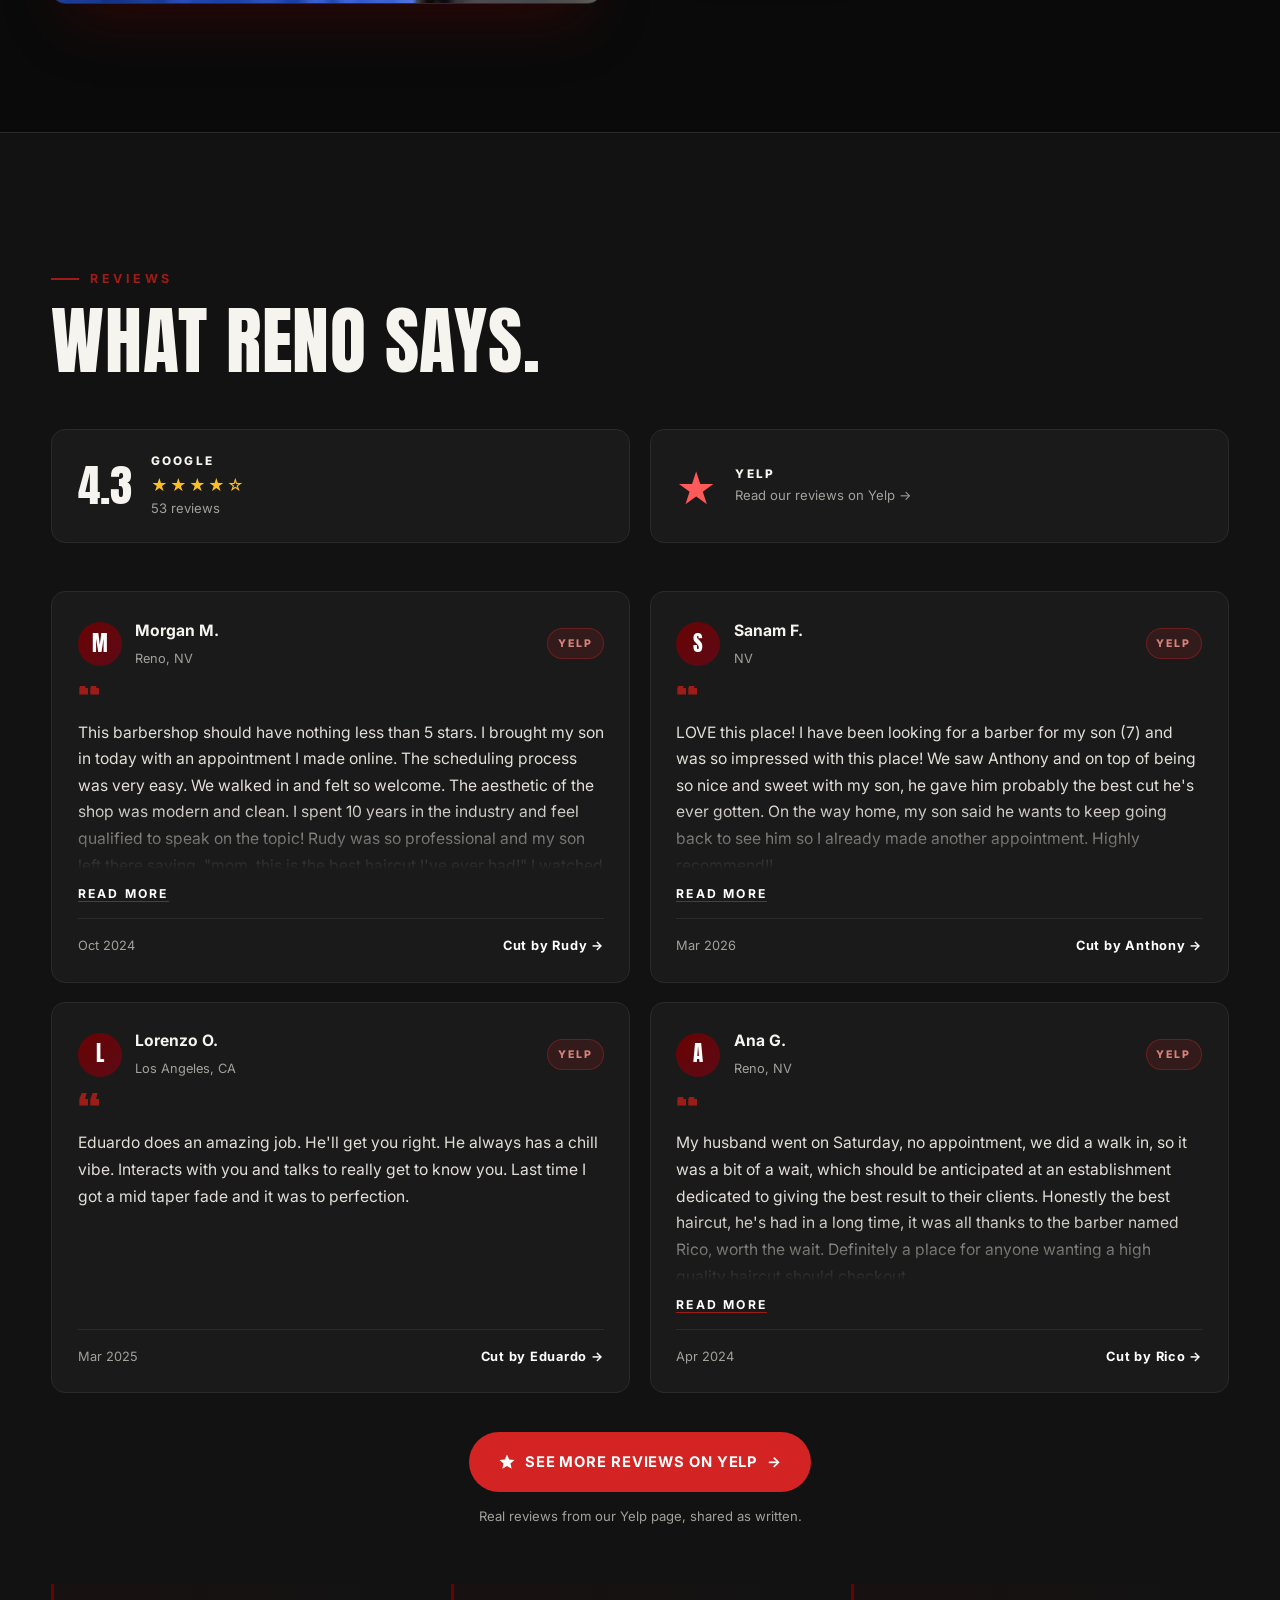
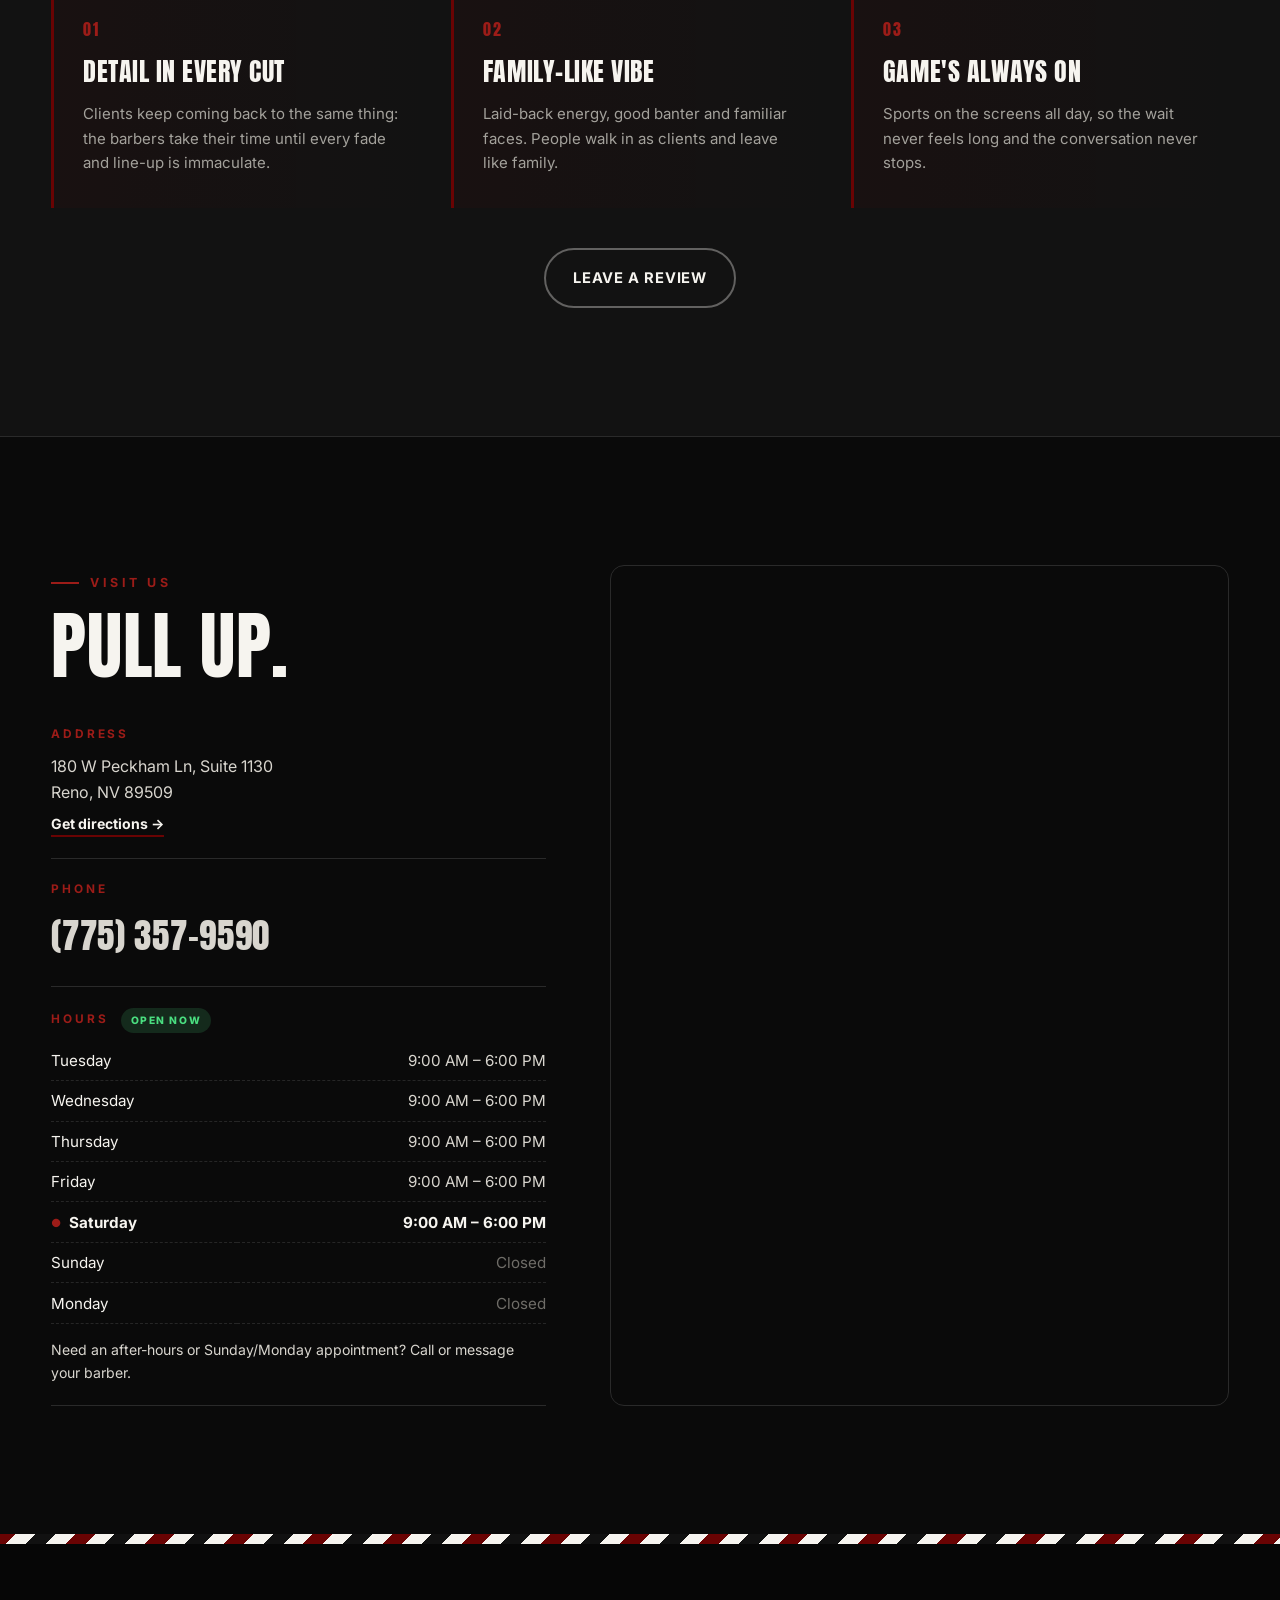
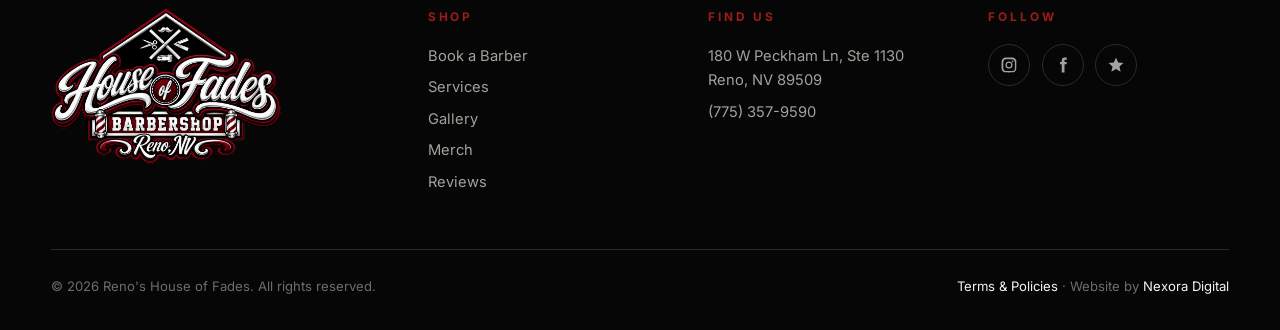
==== commit cc1a8715: "Barber profile photo: rounded rectangle matching the barber cards (no arched top) Co-Authored-By: Cl" ====
--- a/index.html
+++ b/index.html
@@ -16,7 +16,7 @@
   <link rel="preconnect" href="https://fonts.googleapis.com" />
   <link rel="preconnect" href="https://fonts.gstatic.com" crossorigin />
   <link href="https://fonts.googleapis.com/css2?family=Anton&family=Inter:wght@400;500;600;700;800&family=Yellowtail&display=swap" rel="stylesheet" />
-  <link rel="stylesheet" href="css/styles.css?v=16" />
+  <link rel="stylesheet" href="css/styles.css?v=17" />
 
   <script type="application/ld+json">
   {
--- a/css/styles.css
+++ b/css/styles.css
@@ -278,7 +278,7 @@
 .profile{padding:clamp(8rem,13vw,10rem) 0 clamp(3rem,6vw,5rem);position:relative;overflow:hidden}
 .profile::before{content:"";position:absolute;inset:0;background:radial-gradient(circle at 20% 30%,rgba(105,3,3,.18),transparent 55%);pointer-events:none}
 .profile-grid{display:grid;grid-template-columns:.9fr 1.1fr;gap:clamp(2.4rem,6vw,6rem);align-items:center;position:relative}
-.profile-photo{position:relative;aspect-ratio:4/5;overflow:hidden;border-radius:240px 240px 14px 14px;background:#0e0e0e;box-shadow:0 0 0 1px var(--line),0 0 0 10px var(--black),0 0 0 12px var(--blue),0 60px 120px -40px rgba(0,0,0,.9)}
+.profile-photo{position:relative;aspect-ratio:4/5.3;overflow:hidden;border-radius:var(--radius);background:#0e0e0e;box-shadow:0 0 0 1px var(--line),0 0 0 10px var(--black),0 0 0 12px var(--blue),0 60px 120px -40px rgba(0,0,0,.9)}
 .profile-photo img{width:100%;height:100%;object-fit:cover;object-position:center 25%}
 .profile-index{position:absolute;bottom:18px;left:50%;transform:translateX(-50%);z-index:2;font-size:.72rem;letter-spacing:.34em;background:rgba(10,10,10,.75);backdrop-filter:blur(6px);padding:.5rem 1rem;border-radius:99px;white-space:nowrap}
 .back-link{display:flex;width:max-content;gap:.5rem;font-size:.78rem;font-weight:700;letter-spacing:.2em;text-transform:uppercase;color:var(--muted);margin-bottom:1.6rem;transition:color .3s}
